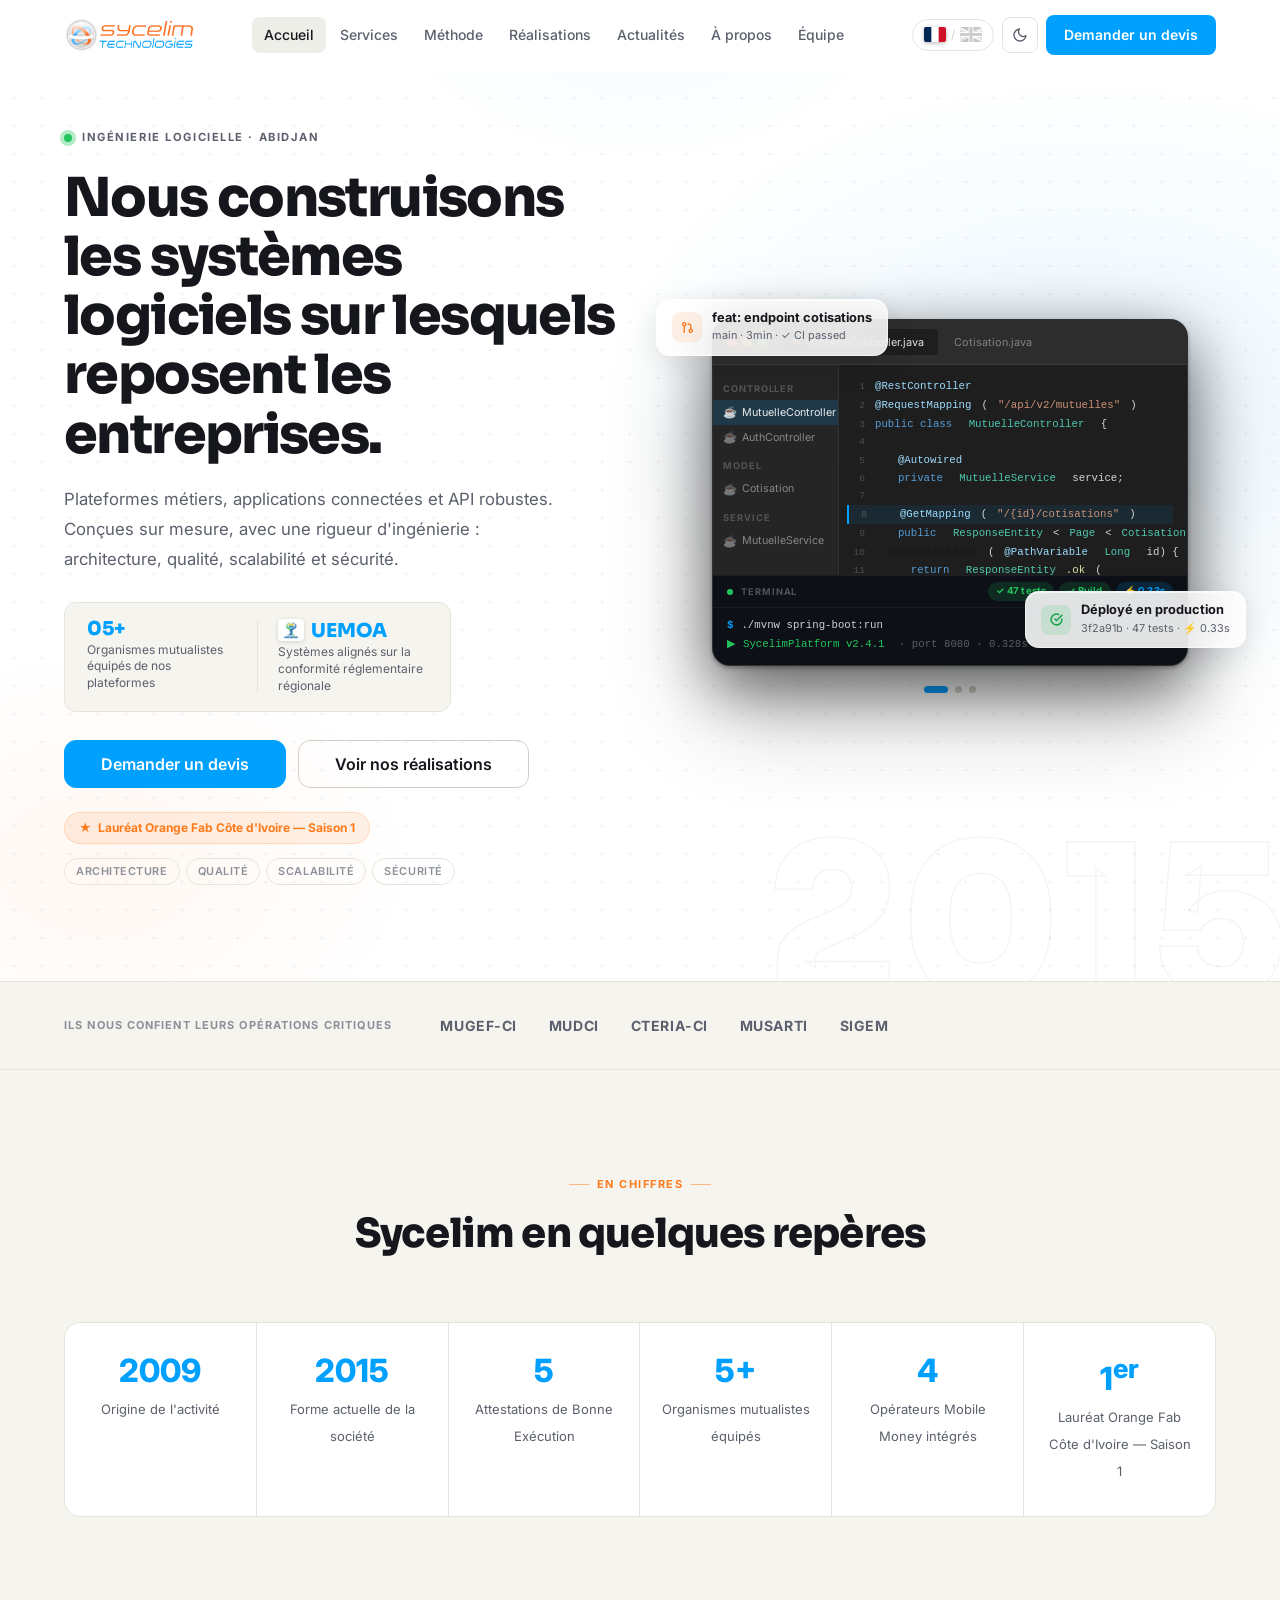
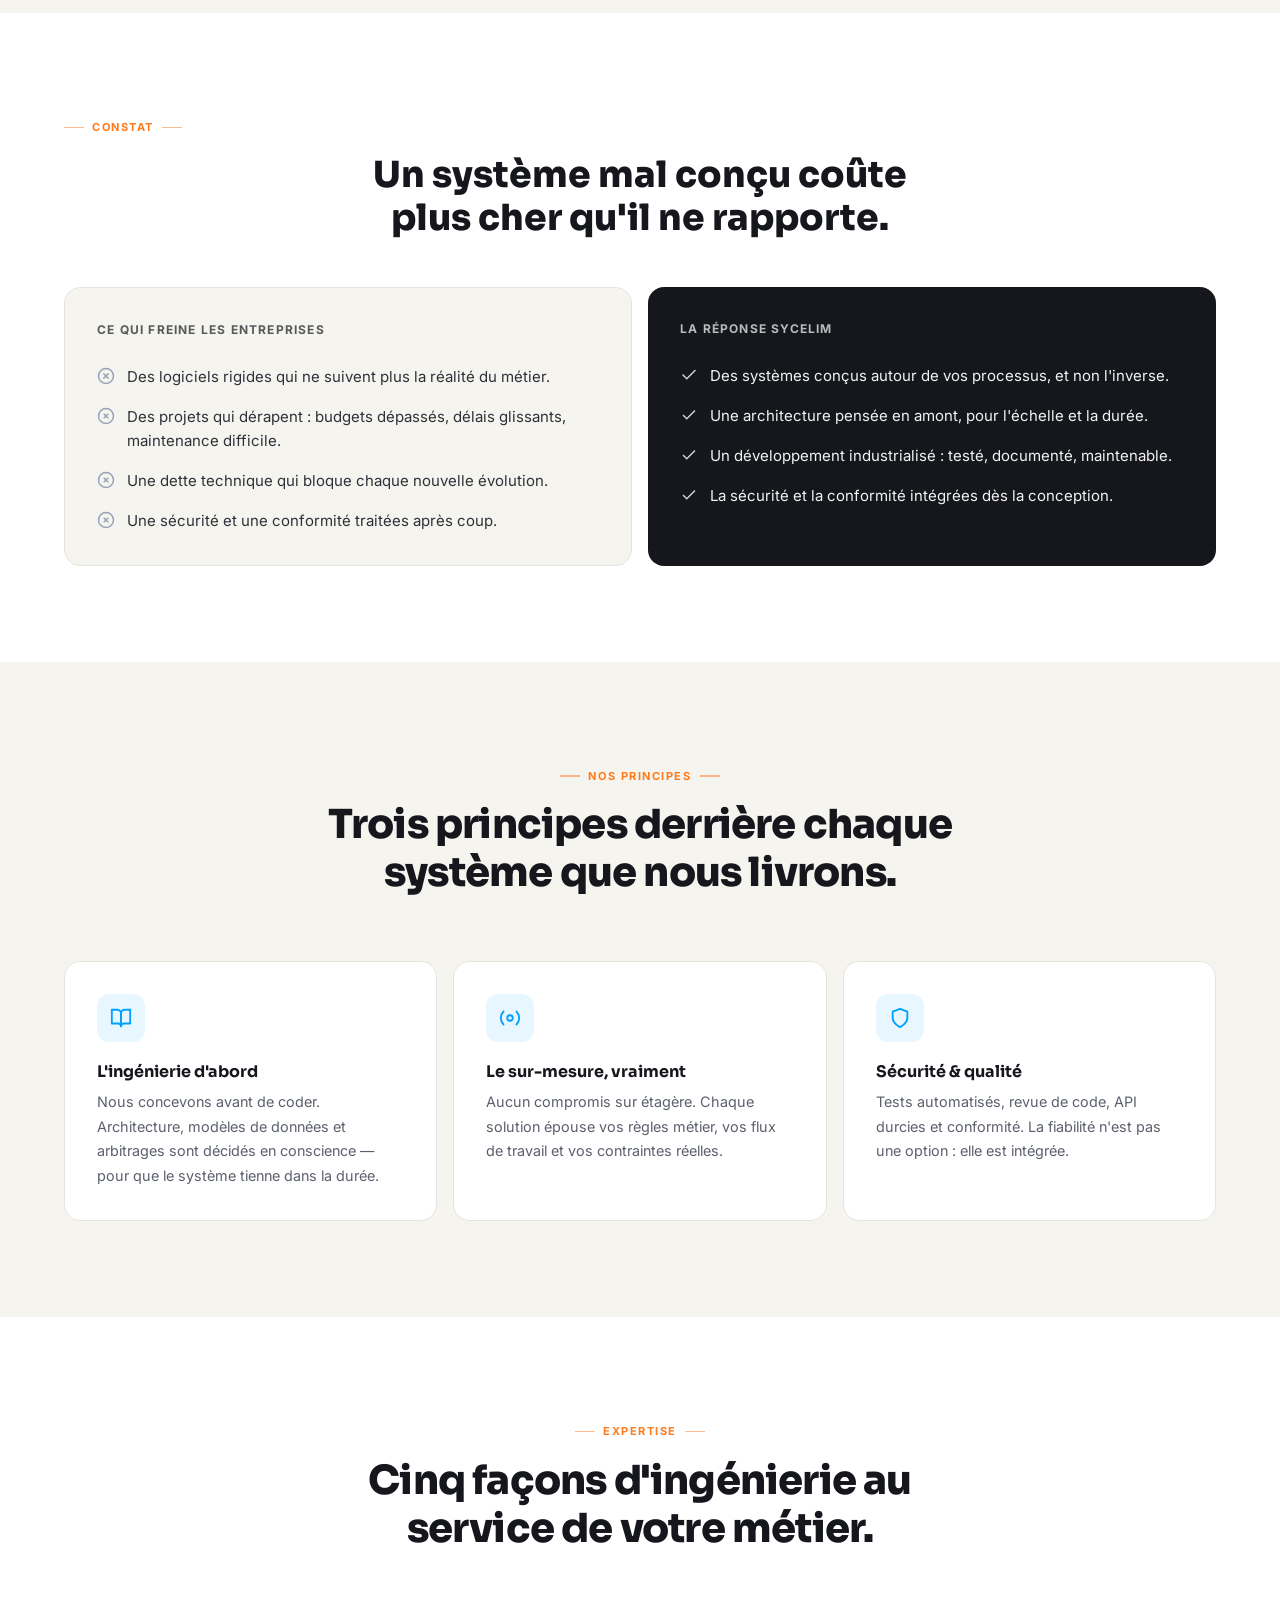
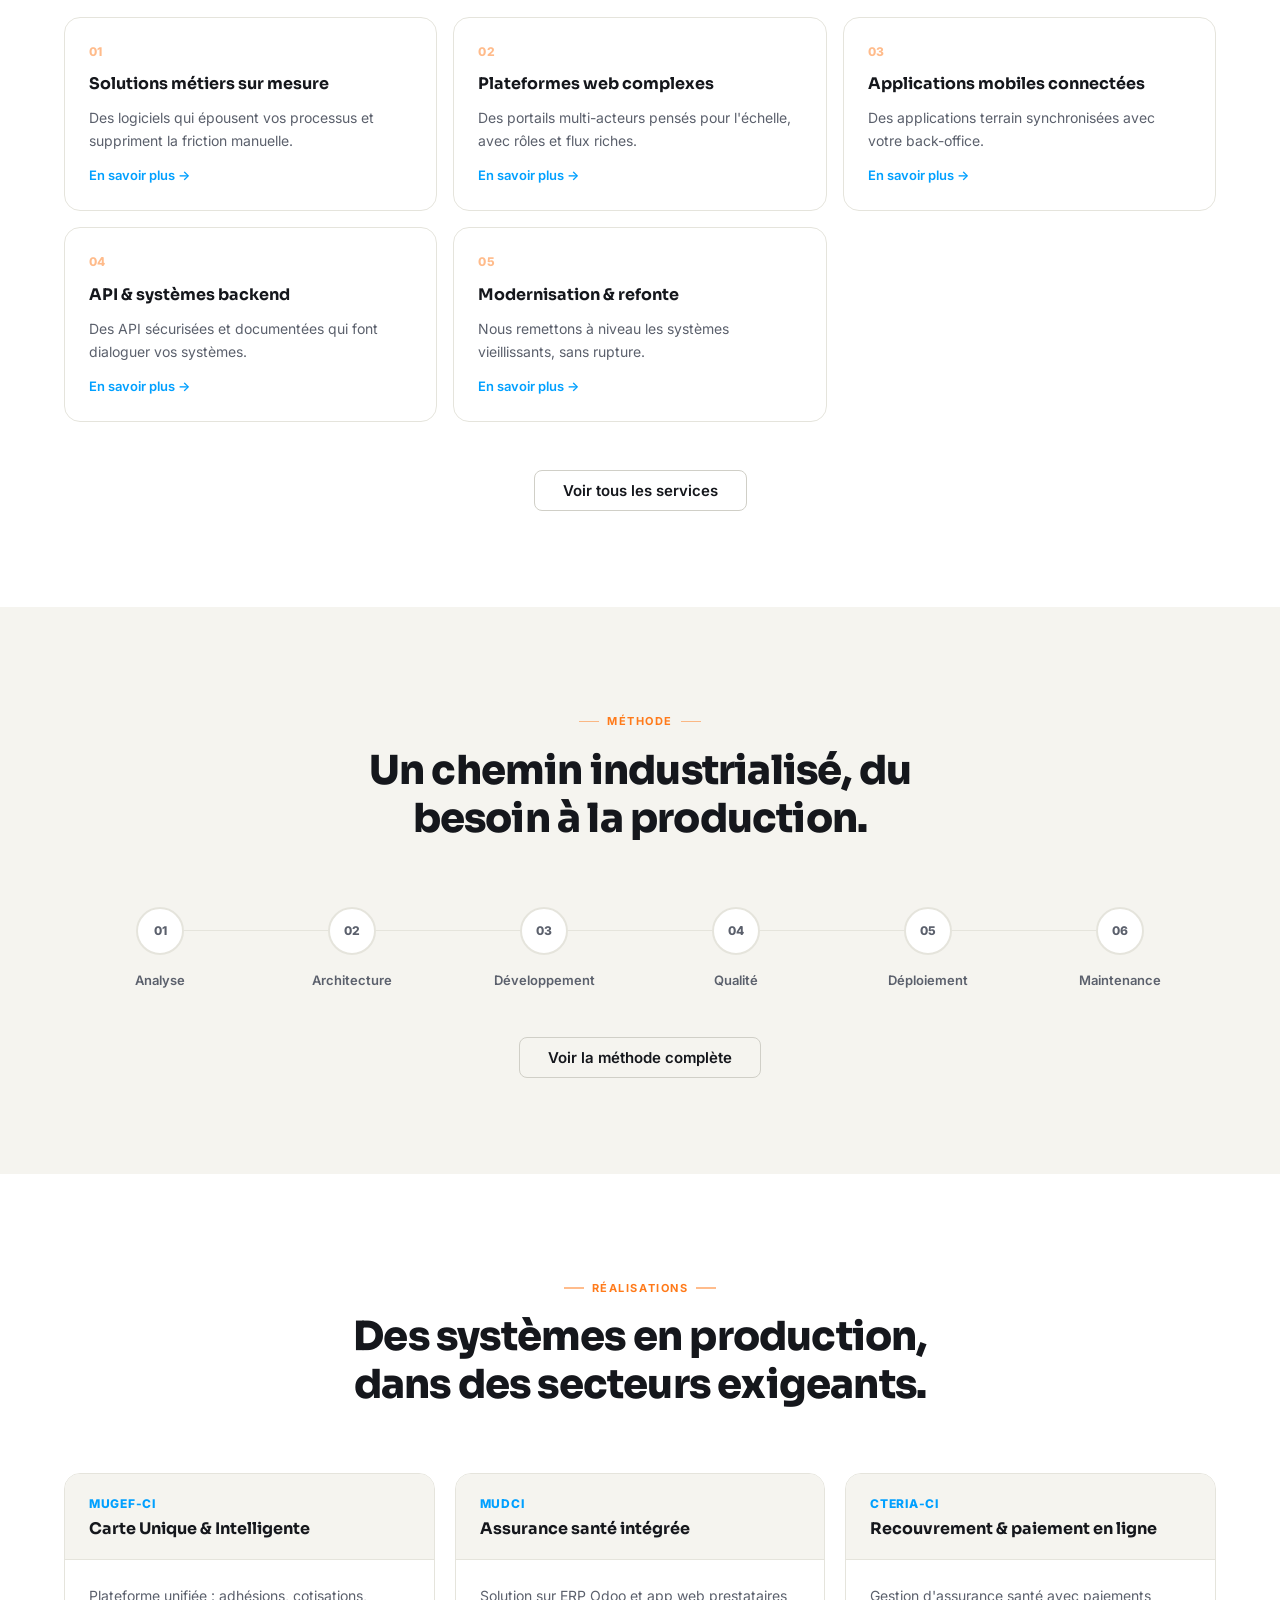
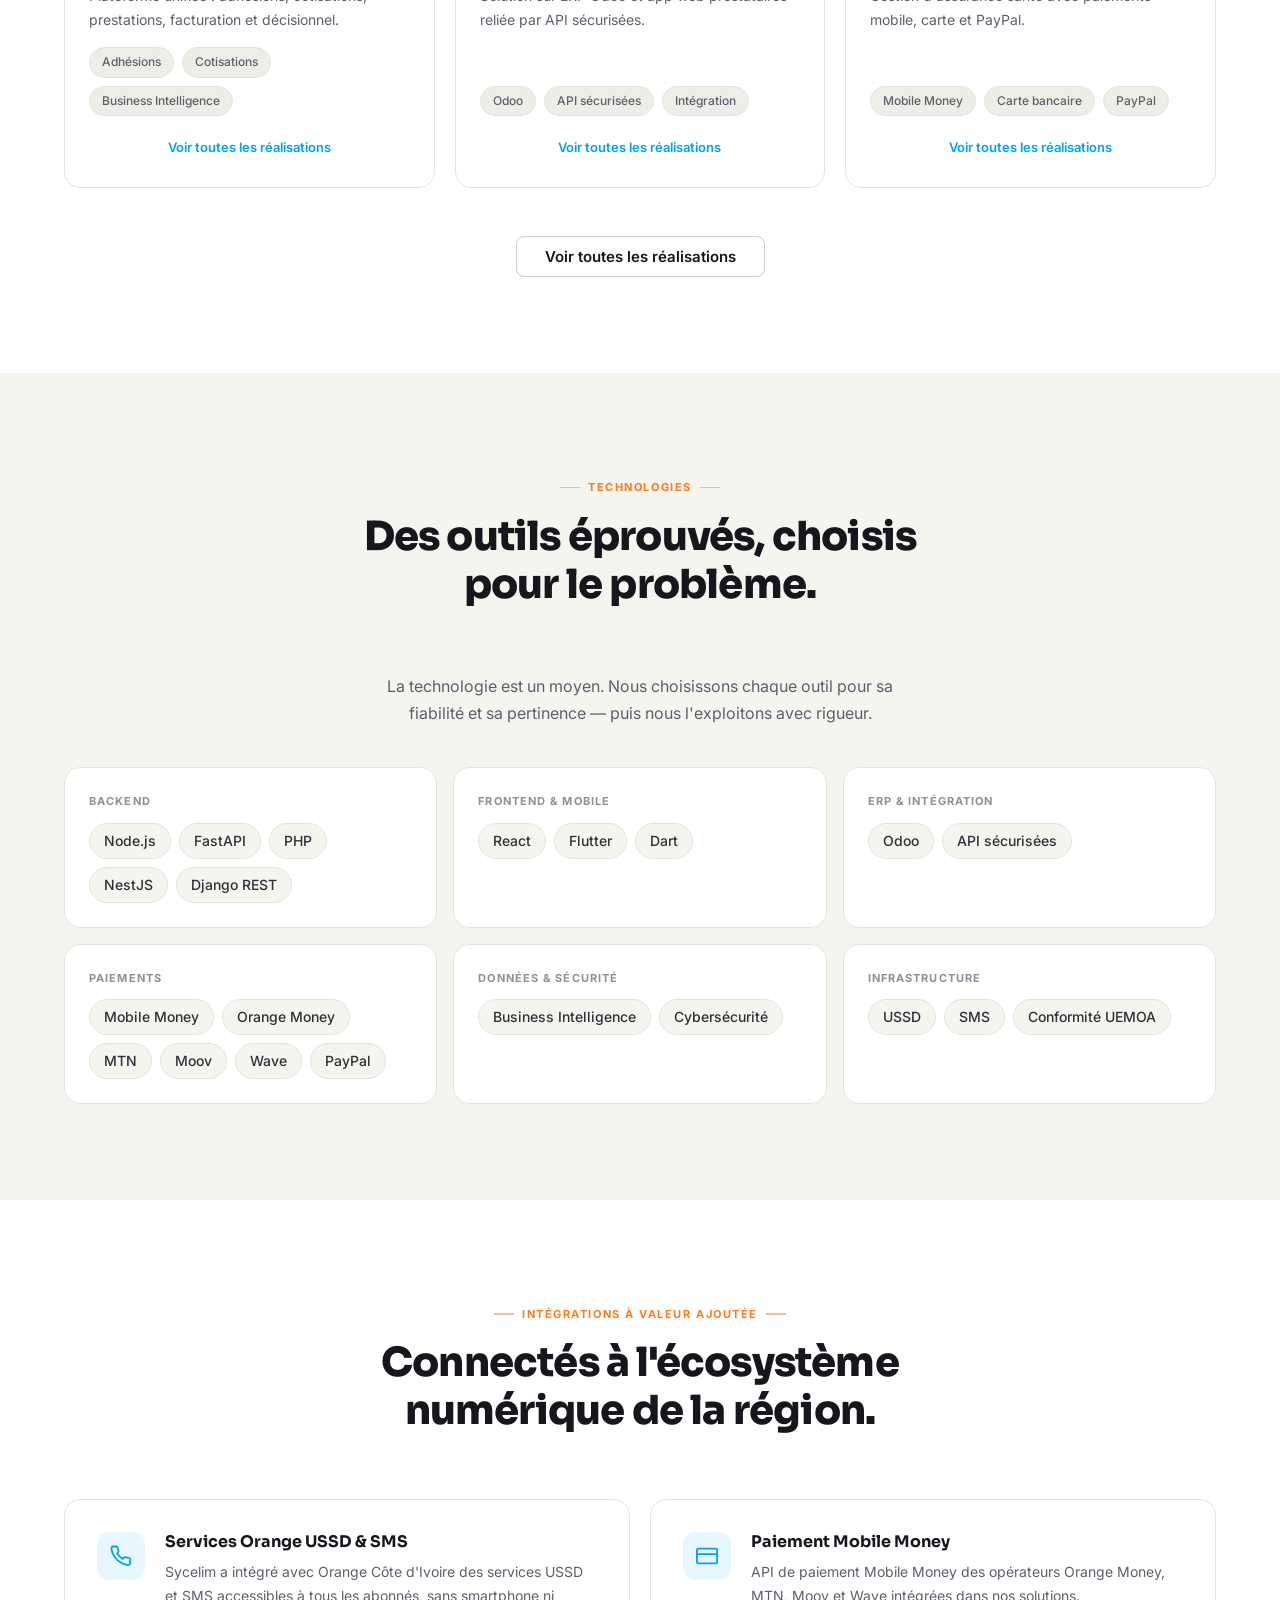
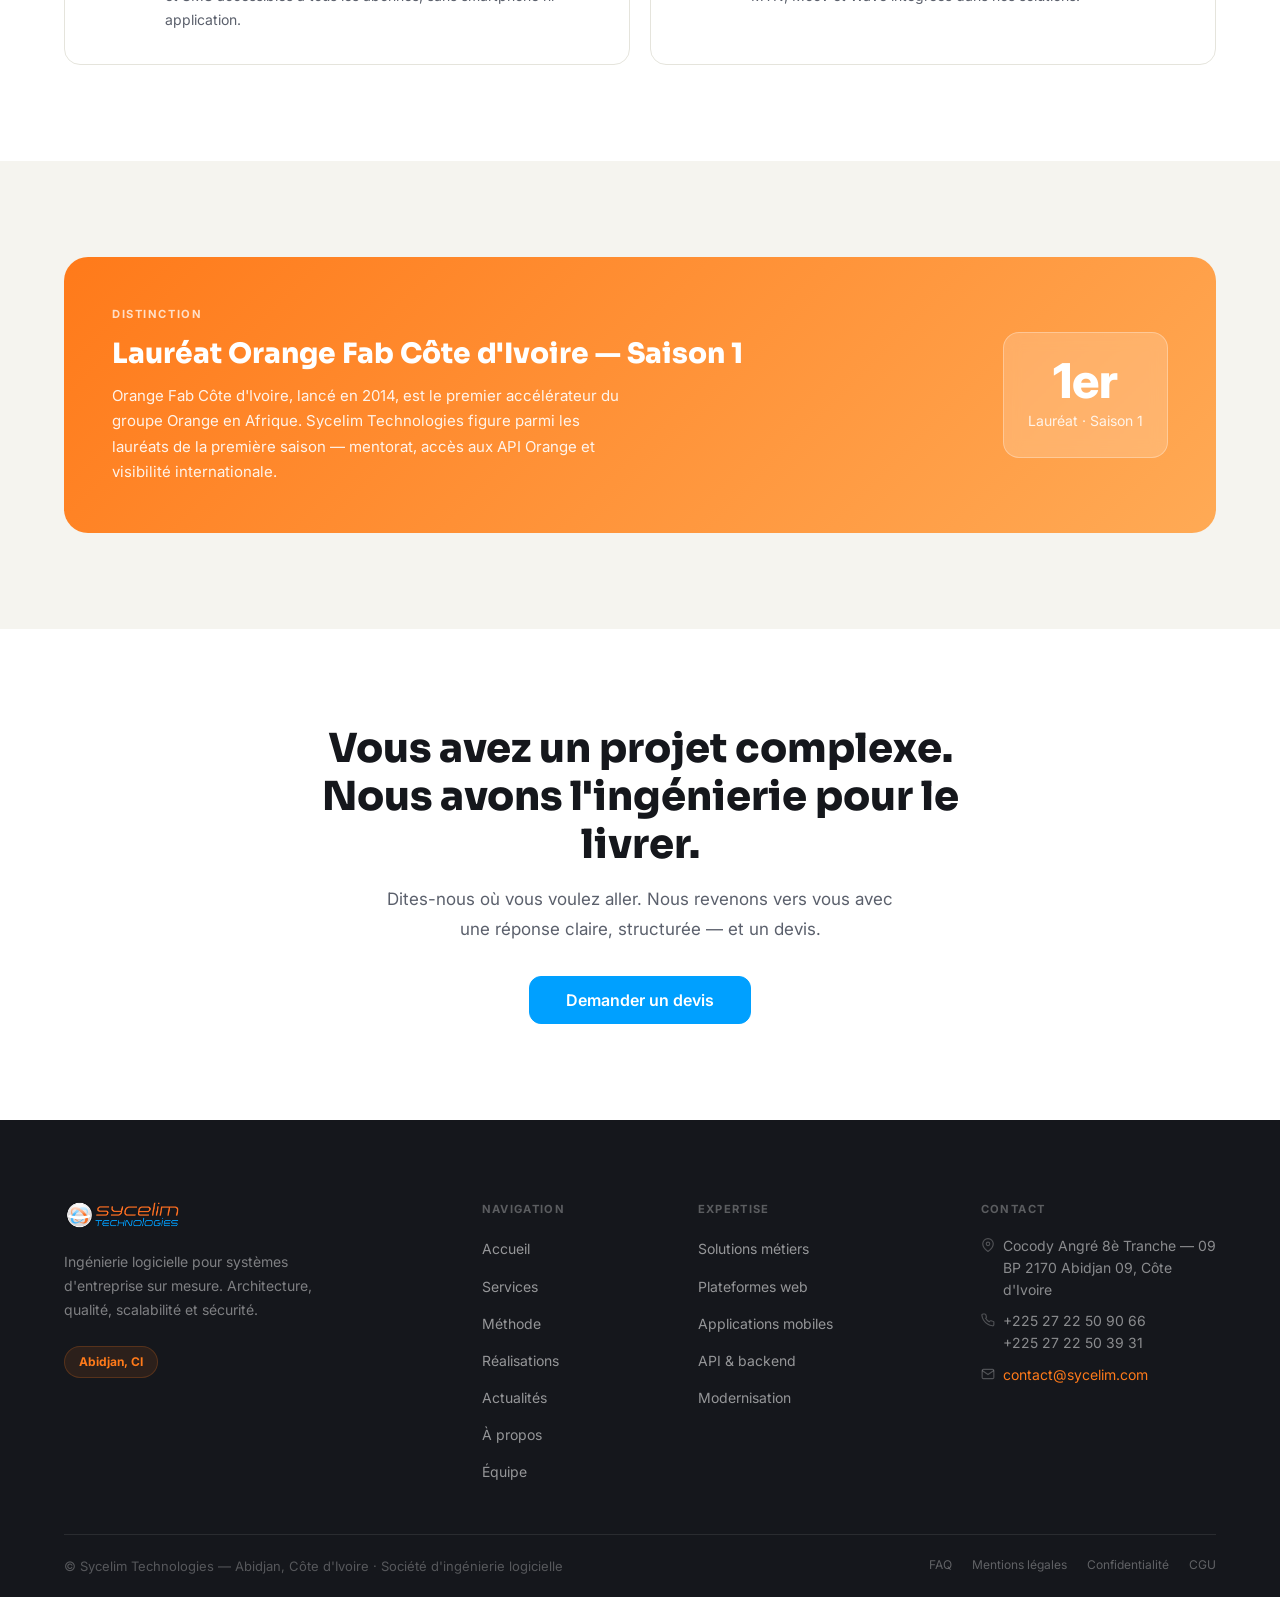
==== index.html @ bdcfd225 "hero section done" ====
<!DOCTYPE html>
<html lang="fr" data-theme="light">
<head>
  <meta charset="UTF-8" />
  <meta name="viewport" content="width=device-width, initial-scale=1.0" />
  <title>Sycelim Technologies — Ingénierie logicielle, Abidjan</title>
  <meta name="description" content="Sycelim Technologies — SSII spécialisée en ingénierie logicielle sur mesure : plateformes métiers, applications mobiles, API et modernisation. Abidjan, Côte d'Ivoire." />
  <meta name="theme-color" content="#00a0ff" />

  <!-- Open Graph -->
  <meta property="og:title" content="Sycelim Technologies — Ingénierie logicielle, Abidjan" />
  <meta property="og:description" content="Nous construisons les systèmes logiciels sur lesquels reposent les entreprises." />
  <meta property="og:type" content="website" />
  <meta property="og:image" content="logos/logo_all.png" />

  <!-- Google Fonts: Sora (titres) + Inter (corps) — §4.3 cahier des charges -->
  <link rel="preconnect" href="https://fonts.googleapis.com" />
  <link rel="preconnect" href="https://fonts.gstatic.com" crossorigin />
  <link href="https://fonts.googleapis.com/css2?family=Sora:wght@600;700;800&family=Inter:wght@400;500;600;700;800&display=swap" rel="stylesheet" />

  <!-- Stylesheet -->
  <link rel="stylesheet" href="css/style.css" />

  <!-- Favicon placeholder -->
  <link rel="icon" type="image/png" href="logos/logo_icon.png" />
</head>

<body>

<!-- ============================================================
     NAVIGATION
     ============================================================ -->
<header class="navbar" id="navbar">
  <div class="container">
    <div class="navbar-inner">

      <!-- Logo -->
      <a href="index.html" class="navbar-logo" aria-label="Sycelim Technologies — Accueil">
        <img src="logos/logo_all.png" alt="Sycelim Technologies" />
      </a>

      <!-- Desktop nav -->
      <nav class="navbar-nav" aria-label="Navigation principale">
        <a href="index.html"          class="nav-link" data-page="index"        data-i18n="nav.home">Accueil</a>
        <a href="services.html"       class="nav-link" data-page="services"     data-i18n="nav.services">Services</a>
        <a href="methode.html"        class="nav-link" data-page="methode"      data-i18n="nav.method">Méthode</a>
        <a href="realisations.html"   class="nav-link" data-page="realisations" data-i18n="nav.work">Réalisations</a>
        <a href="actualites.html"     class="nav-link" data-page="actualites"   data-i18n="nav.news">Actualités</a>
        <a href="a-propos.html"       class="nav-link" data-page="a-propos"     data-i18n="nav.about">À propos</a>
        <a href="equipe.html"         class="nav-link" data-page="equipe"       data-i18n="nav.team">Équipe</a>
      </nav>

      <!-- Actions -->
      <div class="navbar-actions">
        <!-- Language toggle -->
        <button class="btn-lang" aria-label="Changer de langue" title="Switch language">
          <span class="lang-fr-label active"><img src="images/flag-fr.svg" alt="Français" class="flag-img" /></span>
          <span class="sep">/</span>
          <span class="lang-en-label"><img src="images/flag-gb.svg" alt="English" class="flag-img" /></span>
        </button>

        <!-- Theme toggle -->
        <button class="btn-theme" aria-label="Basculer thème sombre/clair">
          <!-- Sun (shown in dark mode) -->
          <svg class="icon-sun" xmlns="http://www.w3.org/2000/svg" width="16" height="16" viewBox="0 0 24 24" fill="none" stroke="currentColor" stroke-width="2" stroke-linecap="round" stroke-linejoin="round">
            <circle cx="12" cy="12" r="5"/><line x1="12" y1="1" x2="12" y2="3"/><line x1="12" y1="21" x2="12" y2="23"/><line x1="4.22" y1="4.22" x2="5.64" y2="5.64"/><line x1="18.36" y1="18.36" x2="19.78" y2="19.78"/><line x1="1" y1="12" x2="3" y2="12"/><line x1="21" y1="12" x2="23" y2="12"/><line x1="4.22" y1="19.78" x2="5.64" y2="18.36"/><line x1="18.36" y1="5.64" x2="19.78" y2="4.22"/>
          </svg>
          <!-- Moon (shown in light mode) -->
          <svg class="icon-moon" xmlns="http://www.w3.org/2000/svg" width="16" height="16" viewBox="0 0 24 24" fill="none" stroke="currentColor" stroke-width="2" stroke-linecap="round" stroke-linejoin="round">
            <path d="M21 12.79A9 9 0 1 1 11.21 3 7 7 0 0 0 21 12.79z"/>
          </svg>
        </button>

        <!-- CTA -->
        <a href="contact.html" class="btn-cta-nav" data-i18n="nav.cta">Demander un devis</a>

        <!-- Hamburger (mobile) -->
        <button class="btn-hamburger" id="hamburger" aria-label="Menu" aria-expanded="false">
          <span></span><span></span><span></span>
        </button>
      </div>

    </div>
  </div>
</header>

<!-- Mobile menu -->
<nav class="mobile-menu" id="mobile-menu" aria-label="Menu mobile">
  <a href="index.html"        class="nav-link" data-page="index"        data-i18n="nav.home">Accueil</a>
  <a href="services.html"     class="nav-link" data-page="services"     data-i18n="nav.services">Services</a>
  <a href="methode.html"      class="nav-link" data-page="methode"      data-i18n="nav.method">Méthode</a>
  <a href="realisations.html" class="nav-link" data-page="realisations" data-i18n="nav.work">Réalisations</a>
  <a href="actualites.html"   class="nav-link" data-page="actualites"   data-i18n="nav.news">Actualités</a>
  <a href="a-propos.html"     class="nav-link" data-page="a-propos"     data-i18n="nav.about">À propos</a>
  <a href="equipe.html"       class="nav-link" data-page="equipe"       data-i18n="nav.team">Équipe</a>
  <div class="mobile-menu-foot">
    <a href="contact.html" class="btn btn-primary" data-i18n="nav.cta">Demander un devis</a>
    <button class="btn-lang" aria-label="Changer de langue">
      <span class="lang-fr-label active"><img src="images/flag-fr.svg" alt="Français" class="flag-img" /></span>
      <span class="sep">/</span>
      <span class="lang-en-label"><img src="images/flag-gb.svg" alt="English" class="flag-img" /></span>
    </button>
    <button class="btn-theme" aria-label="Thème">
      <svg class="icon-sun" xmlns="http://www.w3.org/2000/svg" width="16" height="16" viewBox="0 0 24 24" fill="none" stroke="currentColor" stroke-width="2"><circle cx="12" cy="12" r="5"/><line x1="12" y1="1" x2="12" y2="3"/><line x1="12" y1="21" x2="12" y2="23"/><line x1="4.22" y1="4.22" x2="5.64" y2="5.64"/><line x1="18.36" y1="18.36" x2="19.78" y2="19.78"/><line x1="1" y1="12" x2="3" y2="12"/><line x1="21" y1="12" x2="23" y2="12"/></svg>
      <svg class="icon-moon" xmlns="http://www.w3.org/2000/svg" width="16" height="16" viewBox="0 0 24 24" fill="none" stroke="currentColor" stroke-width="2"><path d="M21 12.79A9 9 0 1 1 11.21 3 7 7 0 0 0 21 12.79z"/></svg>
    </button>
  </div>
</nav>

<main>

<!-- ============================================================
     HERO
     ============================================================ -->
<section class="hero" aria-label="En-tête principal">

  <!-- Background layers -->
  <div class="hero-bg" aria-hidden="true"></div>
  <div class="hero-dots" aria-hidden="true"></div>
  <div class="hero-deco-year" aria-hidden="true">2015</div>

  <div class="container">
    <div class="hero-layout">

      <!-- ── LEFT : contenu principal ── -->
      <div class="hero-left">

        <!-- Eyebrow avec dot "live" -->
        <div class="hero-eyebrow">
          <span class="hero-pulse-dot" aria-hidden="true"></span>
          <span data-i18n="hero.eyebrow">Ingénierie logicielle · Abidjan</span>
        </div>

        <!-- Titre principal -->
        <h1 class="hero-title anim-fade-up" data-i18n="hero.title">
          Nous construisons les systèmes logiciels sur lesquels reposent les entreprises.
        </h1>

        <!-- Sous-titre -->
        <p class="hero-subtitle anim-fade-up anim-delay-1" data-i18n="hero.subtitle">
          Plateformes métiers, applications connectées et API robustes. Conçues sur mesure, avec une rigueur d'ingénierie : architecture, qualité, scalabilité et sécurité.
        </p>

        <!-- Métriques clés (repurposées depuis stat cards) -->
        <div class="hero-kpi-strip anim-fade-up anim-delay-2">
          <div class="hero-kpi">
            <strong class="hero-kpi-num" data-i18n="hero.stat1.num">05+</strong>
            <span class="hero-kpi-lbl" data-i18n="hero.stat1.label">Organismes mutualistes équipés de nos plateformes</span>
          </div>
          <div class="hero-kpi-sep" aria-hidden="true"></div>
          <div class="hero-kpi">
            <div class="hero-kpi-uemoa-head">
              <img src="images/uemoa-logo.png" alt="UEMOA" class="hero-kpi-logo" />
              <strong class="hero-kpi-num" data-i18n="hero.stat2.num">UEMOA</strong>
            </div>
            <span class="hero-kpi-lbl" data-i18n="hero.stat2.label">Systèmes alignés sur la conformité réglementaire régionale</span>
          </div>
        </div>

        <!-- CTAs -->
        <div class="hero-ctas anim-fade-up anim-delay-3">
          <a href="contact.html" class="btn btn-primary btn-lg" data-i18n="hero.cta.quote">Demander un devis</a>
          <a href="realisations.html" class="btn btn-secondary btn-lg" data-i18n="hero.cta.work">Voir nos réalisations</a>
        </div>

        <!-- Badge + tags technique -->
        <div class="hero-bottom anim-fade-up anim-delay-4">
          <span class="badge badge--star" data-i18n="hero.badge">Lauréat Orange Fab Côte d'Ivoire — Saison 1</span>
          <div class="hero-tech-tags" aria-label="Piliers techniques">
            <span class="hero-tech-tag" data-i18n="hero.tag1">Architecture</span>
            <span class="hero-tech-tag" data-i18n="hero.tag2">Qualité</span>
            <span class="hero-tech-tag" data-i18n="hero.tag3">Scalabilité</span>
            <span class="hero-tech-tag" data-i18n="hero.tag4">Sécurité</span>
          </div>
        </div>

      </div><!-- /hero-left -->

      <!-- ── RIGHT : slider 3 visuels ── -->
      <div class="hero-right anim-fade-up anim-delay-2">
        <div class="hero-slider" id="heroSlider">

        <!-- ━━━ Slide 0 : IDE Code ━━━ -->
        <div class="hero-slide hero-slide--active" data-idx="0">

        <!-- Chip flottante — commit Git -->
        <div class="hero-chip hero-chip--tl" aria-hidden="true">
          <span class="chip-icon chip-icon--orange">
            <svg width="13" height="13" viewBox="0 0 24 24" fill="none" stroke="currentColor" stroke-width="2.5" stroke-linecap="round" stroke-linejoin="round"><circle cx="18" cy="18" r="3"/><circle cx="6" cy="6" r="3"/><path d="M13 6h3a2 2 0 0 1 2 2v7"/><line x1="6" y1="9" x2="6" y2="21"/></svg>
          </span>
          <div class="chip-body">
            <div class="chip-title">feat: endpoint cotisations</div>
            <div class="chip-sub">main · 3min · ✓ CI passed</div>
          </div>
        </div>

        <!-- IDE mockup -->
        <div class="hero-mock hero-mock--ide">

          <!-- Barre de titre IDE -->
          <div class="ide-bar">
            <div class="ide-traffic" aria-hidden="true"><i></i><i></i><i></i></div>
            <div class="ide-tabs">
              <span class="ide-tab ide-tab--active">
                <span class="ide-tab-dot" aria-hidden="true"></span>
                MutuelleController.java
              </span>
              <span class="ide-tab">Cotisation.java</span>
            </div>
          </div>

          <!-- Corps éditeur : arbre + code -->
          <div class="ide-body">

            <!-- Arbre de fichiers -->
            <div class="ide-tree" aria-hidden="true">
              <div class="itree-section">controller</div>
              <div class="itree-item itree-item--active">
                <span class="itree-ico">☕</span><span>MutuelleController</span>
              </div>
              <div class="itree-item">
                <span class="itree-ico">☕</span><span>AuthController</span>
              </div>
              <div class="itree-section">model</div>
              <div class="itree-item">
                <span class="itree-ico">☕</span><span>Cotisation</span>
              </div>
              <div class="itree-section">service</div>
              <div class="itree-item">
                <span class="itree-ico">☕</span><span>MutuelleService</span>
              </div>
            </div>

            <!-- Panneau de code avec syntax highlighting -->
            <div class="ide-code" aria-label="Extrait de code Spring Boot — API Sycelim">
              <div class="cl"><span class="ln">1</span><span class="t-an">@RestController</span></div>
              <div class="cl"><span class="ln">2</span><span class="t-an">@RequestMapping</span><span class="t-pn">(</span><span class="t-st">"/api/v2/mutuelles"</span><span class="t-pn">)</span></div>
              <div class="cl"><span class="ln">3</span><span class="t-kw">public class </span><span class="t-cl">MutuelleController</span><span class="t-pn"> {</span></div>
              <div class="cl"><span class="ln">4</span></div>
              <div class="cl"><span class="ln">5</span>&nbsp;&nbsp;<span class="t-an">@Autowired</span></div>
              <div class="cl"><span class="ln">6</span>&nbsp;&nbsp;<span class="t-kw">private </span><span class="t-cl">MutuelleService</span><span class="t-pn"> service;</span></div>
              <div class="cl"><span class="ln">7</span></div>
              <div class="cl cl--hi"><span class="ln">8</span>&nbsp;&nbsp;<span class="t-an">@GetMapping</span><span class="t-pn">(</span><span class="t-st">"/{id}/cotisations"</span><span class="t-pn">)</span></div>
              <div class="cl"><span class="ln">9</span>&nbsp;&nbsp;<span class="t-kw">public </span><span class="t-cl">ResponseEntity</span><span class="t-pn">&lt;</span><span class="t-cl">Page</span><span class="t-pn">&lt;</span><span class="t-cl">Cotisation</span><span class="t-pn">&gt;&gt;</span></div>
              <div class="cl"><span class="ln">10</span>&nbsp;&nbsp;getCotisations<span class="t-pn">(</span><span class="t-an">@PathVariable </span><span class="t-cl">Long</span><span class="t-pn"> id) {</span></div>
              <div class="cl"><span class="ln">11</span>&nbsp;&nbsp;&nbsp;&nbsp;<span class="t-kw">return </span><span class="t-cl">ResponseEntity</span><span class="t-mt">.ok</span><span class="t-pn">(</span></div>
              <div class="cl"><span class="ln">12</span>&nbsp;&nbsp;&nbsp;&nbsp;&nbsp;&nbsp;service<span class="t-mt">.getCotisations</span><span class="t-pn">(id));</span></div>
              <div class="cl"><span class="ln">13</span>&nbsp;&nbsp;<span class="t-pn">}</span></div>
              <div class="cl"><span class="ln">14</span><span class="t-pn">}</span><span class="code-cursor"></span></div>
            </div>

          </div><!-- /ide-body -->

          <!-- Terminal intégré -->
          <div class="ide-term">
            <div class="iterm-hd">
              <span class="iterm-hd-dot" aria-hidden="true"></span>
              <span class="iterm-hd-label">TERMINAL</span>
              <div class="iterm-badges">
                <span class="iterm-bdg iterm-bdg--g">✓ 47 tests</span>
                <span class="iterm-bdg iterm-bdg--g">✓ Build</span>
                <span class="iterm-bdg iterm-bdg--b">⚡ 0.33s</span>
              </div>
            </div>
            <div class="iterm-body">
              <div class="iterm-ln">
                <span class="t-prompt">$</span>
                <span class="t-cmd">./mvnw spring-boot:run</span>
              </div>
              <div class="iterm-ln">
                <span class="t-ok">▶</span>
                <span class="t-ok">SycelimPlatform v2.4.1</span>
                <span class="t-dim">&nbsp;· port 8080 · 0.328s</span>
              </div>
            </div>
          </div>

        </div><!-- /hero-mock--ide -->

        <!-- Chip flottante — déploiement -->
        <div class="hero-chip hero-chip--br" aria-hidden="true">
          <span class="chip-icon chip-icon--green">
            <svg width="13" height="13" viewBox="0 0 24 24" fill="none" stroke="currentColor" stroke-width="2.8" stroke-linecap="round" stroke-linejoin="round"><path d="M22 11.08V12a10 10 0 1 1-5.93-9.14"/><polyline points="22 4 12 14.01 9 11.01"/></svg>
          </span>
          <div class="chip-body">
            <div class="chip-title">Déployé en production</div>
            <div class="chip-sub">3f2a91b · 47 tests · ⚡ 0.33s</div>
          </div>
        </div>

        </div><!-- /slide 0 -->

        <!-- ━━━ Slide 1 : hero1.png ━━━ -->
        <div class="hero-slide" data-idx="1">
          <div class="hero-img-wrap">

            <!-- Chip TL -->
            <div class="hero-chip hero-chip--img hero-chip--tl" aria-hidden="true">
              <span class="chip-icon chip-icon--orange">
                <svg width="13" height="13" viewBox="0 0 24 24" fill="none" stroke="currentColor" stroke-width="2.5" stroke-linecap="round" stroke-linejoin="round"><circle cx="12" cy="12" r="10"/><line x1="2" y1="12" x2="22" y2="12"/><path d="M12 2a15.3 15.3 0 0 1 4 10 15.3 15.3 0 0 1-4 10 15.3 15.3 0 0 1-4-10 15.3 15.3 0 0 1 4-10z"/></svg>
              </span>
              <div class="chip-body">
                <div class="chip-title">Interface responsive</div>
                <div class="chip-sub">Web · Tablette · Mobile</div>
              </div>
            </div>

            <!-- Image -->
            <div class="hero-img-frame">
              <img src="images/hero1.png" alt="Sycelim — Plateforme métier" loading="lazy" />
            </div>

            <!-- Chip BR -->
            <div class="hero-chip hero-chip--img hero-chip--br" aria-hidden="true">
              <span class="chip-icon chip-icon--blue">
                <svg width="13" height="13" viewBox="0 0 24 24" fill="none" stroke="currentColor" stroke-width="2.5" stroke-linecap="round" stroke-linejoin="round"><path d="M17 21v-2a4 4 0 0 0-4-4H5a4 4 0 0 0-4 4v2"/><circle cx="9" cy="7" r="4"/><path d="M23 21v-2a4 4 0 0 0-3-3.87"/><path d="M16 3.13a4 4 0 0 1 0 7.75"/></svg>
              </span>
              <div class="chip-body">
                <div class="chip-title">5+ organismes équipés</div>
                <div class="chip-sub">MUGEF-CI · MUDCI · MUSARTI</div>
              </div>
            </div>

          </div>
        </div>

        <!-- ━━━ Slide 2 : hero2.png ━━━ -->
        <div class="hero-slide" data-idx="2">
          <div class="hero-img-wrap">

            <!-- Chip TL -->
            <div class="hero-chip hero-chip--img hero-chip--tl" aria-hidden="true">
              <span class="chip-icon chip-icon--green">
                <svg width="13" height="13" viewBox="0 0 24 24" fill="none" stroke="currentColor" stroke-width="2.5" stroke-linecap="round" stroke-linejoin="round"><rect x="5" y="2" width="14" height="20" rx="2" ry="2"/><line x1="12" y1="18" x2="12.01" y2="18"/></svg>
              </span>
              <div class="chip-body">
                <div class="chip-title">Application native</div>
                <div class="chip-sub">iOS · Android · Flutter</div>
              </div>
            </div>

            <!-- Image -->
            <div class="hero-img-frame">
              <img src="images/hero2.png" alt="Sycelim — Application mobile" loading="lazy" />
            </div>

            <!-- Chip BR -->
            <div class="hero-chip hero-chip--img hero-chip--br" aria-hidden="true">
              <span class="chip-icon chip-icon--blue">
                <svg width="13" height="13" viewBox="0 0 24 24" fill="none" stroke="currentColor" stroke-width="2.5" stroke-linecap="round" stroke-linejoin="round"><path d="M10 13a5 5 0 0 0 7.54.54l3-3a5 5 0 0 0-7.07-7.07l-1.72 1.71"/><path d="M14 11a5 5 0 0 0-7.54-.54l-3 3a5 5 0 0 0 7.07 7.07l1.71-1.71"/></svg>
              </span>
              <div class="chip-body">
                <div class="chip-title">4 opérateurs intégrés</div>
                <div class="chip-sub">Orange · MTN · Wave · Moov</div>
              </div>
            </div>

          </div>
        </div>

        </div><!-- /hero-slider -->

        <!-- Points de navigation -->
        <div class="hero-slide-dots" role="tablist" aria-label="Choisir un visuel">
          <button class="hsd-dot hsd-dot--active" data-goto="0" role="tab" aria-selected="true"  aria-label="Code IDE"></button>
          <button class="hsd-dot"                 data-goto="1" role="tab" aria-selected="false" aria-label="Visuel 1"></button>
          <button class="hsd-dot"                 data-goto="2" role="tab" aria-selected="false" aria-label="Visuel 2"></button>
        </div>

      </div><!-- /hero-right -->

    </div><!-- /hero-layout -->
  </div>
</section>

<!-- ============================================================
     CLIENTS BAND
     ============================================================ -->
<div class="clients-band">
  <div class="container">
    <div class="clients-inner">
      <p class="clients-label" data-i18n="clients.label">Ils nous confient leurs opérations critiques</p>
      <div class="clients-list" aria-label="Clients références">
        <span class="client-name">MUGEF-CI</span>
        <span class="client-name">MUDCI</span>
        <span class="client-name">CTERIA-CI</span>
        <span class="client-name">MUSARTI</span>
        <span class="client-name">SIGEM</span>
      </div>
    </div>
  </div>
</div>

<!-- ============================================================
     KEY FIGURES
     ============================================================ -->
<section class="section section--alt" aria-labelledby="figures-title">
  <div class="container">
    <div class="section-header">
      <div class="eyebrow" data-i18n="figures.eyebrow">En chiffres</div>
      <h2 class="section-title" id="figures-title" data-i18n="figures.title">Sycelim en quelques repères</h2>
    </div>
    <div class="figures-grid anim-fade-up">
      <div class="figure-box">
        <span class="figure-num">2009</span>
        <span class="figure-label" data-i18n="figures.2009.label">Origine de l'activité</span>
      </div>
      <div class="figure-box">
        <span class="figure-num">2015</span>
        <span class="figure-label" data-i18n="figures.2015.label">Forme actuelle de la société</span>
      </div>
      <div class="figure-box">
        <span class="figure-num">5</span>
        <span class="figure-label" data-i18n="figures.5a.label">Attestations de Bonne Exécution</span>
      </div>
      <div class="figure-box">
        <span class="figure-num">5+</span>
        <span class="figure-label" data-i18n="figures.5b.label">Organismes mutualistes équipés</span>
      </div>
      <div class="figure-box">
        <span class="figure-num">4</span>
        <span class="figure-label" data-i18n="figures.4.label">Opérateurs Mobile Money intégrés</span>
      </div>
      <div class="figure-box">
        <span class="figure-num">1<sup>er</sup></span>
        <span class="figure-label" data-i18n="figures.1er.label">Lauréat Orange Fab Côte d'Ivoire — Saison 1</span>
      </div>
    </div>
  </div>
</section>

<!-- ============================================================
     PROBLEM / SOLUTION
     ============================================================ -->
<section class="section" aria-labelledby="ps-title">
  <div class="container">
    <div class="eyebrow" style="justify-content:center" data-i18n="ps.eyebrow">Constat</div>
    <h2 class="ps-title" id="ps-title" data-i18n="ps.title">Un système mal conçu coûte plus cher qu'il ne rapporte.</h2>
    <div class="ps-grid anim-fade-up">
      <!-- Problem -->
      <div class="ps-col ps-col--problem">
        <div class="ps-col-label" data-i18n="ps.problem.label">Ce qui freine les entreprises</div>
        <ul class="ps-list">
          <li class="ps-item">
            <svg class="ps-icon" xmlns="http://www.w3.org/2000/svg" viewBox="0 0 24 24" fill="none" stroke="#94A3B8" stroke-width="2" stroke-linecap="round" stroke-linejoin="round">
              <circle cx="12" cy="12" r="10"/><line x1="15" y1="9" x2="9" y2="15"/><line x1="9" y1="9" x2="15" y2="15"/>
            </svg>
            <span data-i18n="ps.problem.1">Des logiciels rigides qui ne suivent plus la réalité du métier.</span>
          </li>
          <li class="ps-item">
            <svg class="ps-icon" xmlns="http://www.w3.org/2000/svg" viewBox="0 0 24 24" fill="none" stroke="#94A3B8" stroke-width="2"><circle cx="12" cy="12" r="10"/><line x1="15" y1="9" x2="9" y2="15"/><line x1="9" y1="9" x2="15" y2="15"/></svg>
            <span data-i18n="ps.problem.2">Des projets qui dérapent : budgets dépassés, délais glissants, maintenance difficile.</span>
          </li>
          <li class="ps-item">
            <svg class="ps-icon" xmlns="http://www.w3.org/2000/svg" viewBox="0 0 24 24" fill="none" stroke="#94A3B8" stroke-width="2"><circle cx="12" cy="12" r="10"/><line x1="15" y1="9" x2="9" y2="15"/><line x1="9" y1="9" x2="15" y2="15"/></svg>
            <span data-i18n="ps.problem.3">Une dette technique qui bloque chaque nouvelle évolution.</span>
          </li>
          <li class="ps-item">
            <svg class="ps-icon" xmlns="http://www.w3.org/2000/svg" viewBox="0 0 24 24" fill="none" stroke="#94A3B8" stroke-width="2"><circle cx="12" cy="12" r="10"/><line x1="15" y1="9" x2="9" y2="15"/><line x1="9" y1="9" x2="15" y2="15"/></svg>
            <span data-i18n="ps.problem.4">Une sécurité et une conformité traitées après coup.</span>
          </li>
        </ul>
      </div>
      <!-- Solution -->
      <div class="ps-col ps-col--solution">
        <div class="ps-col-label" data-i18n="ps.solution.label">La réponse Sycelim</div>
        <ul class="ps-list">
          <li class="ps-item">
            <svg class="ps-icon" xmlns="http://www.w3.org/2000/svg" viewBox="0 0 24 24" fill="none" stroke="rgba(255,255,255,.8)" stroke-width="2" stroke-linecap="round" stroke-linejoin="round">
              <polyline points="20 6 9 17 4 12"/>
            </svg>
            <span data-i18n="ps.solution.1">Des systèmes conçus autour de vos processus, et non l'inverse.</span>
          </li>
          <li class="ps-item">
            <svg class="ps-icon" xmlns="http://www.w3.org/2000/svg" viewBox="0 0 24 24" fill="none" stroke="rgba(255,255,255,.8)" stroke-width="2"><polyline points="20 6 9 17 4 12"/></svg>
            <span data-i18n="ps.solution.2">Une architecture pensée en amont, pour l'échelle et la durée.</span>
          </li>
          <li class="ps-item">
            <svg class="ps-icon" xmlns="http://www.w3.org/2000/svg" viewBox="0 0 24 24" fill="none" stroke="rgba(255,255,255,.8)" stroke-width="2"><polyline points="20 6 9 17 4 12"/></svg>
            <span data-i18n="ps.solution.3">Un développement industrialisé : testé, documenté, maintenable.</span>
          </li>
          <li class="ps-item">
            <svg class="ps-icon" xmlns="http://www.w3.org/2000/svg" viewBox="0 0 24 24" fill="none" stroke="rgba(255,255,255,.8)" stroke-width="2"><polyline points="20 6 9 17 4 12"/></svg>
            <span data-i18n="ps.solution.4">La sécurité et la conformité intégrées dès la conception.</span>
          </li>
        </ul>
      </div>
    </div>
  </div>
</section>

<!-- ============================================================
     THREE PILLARS
     ============================================================ -->
<section class="section section--alt" aria-labelledby="pillars-title">
  <div class="container">
    <div class="section-header">
      <div class="eyebrow" data-i18n="pillars.eyebrow">Nos principes</div>
      <h2 class="section-title" id="pillars-title" data-i18n="pillars.title">Trois principes derrière chaque système que nous livrons.</h2>
    </div>
    <div class="pillars-grid">
      <!-- Pillar 1 -->
      <div class="pillar-card anim-fade-up anim-delay-1">
        <div class="pillar-icon" aria-hidden="true">
          <svg xmlns="http://www.w3.org/2000/svg" viewBox="0 0 24 24" fill="none" stroke="currentColor" stroke-width="2" stroke-linecap="round" stroke-linejoin="round">
            <path d="M2 3h6a4 4 0 0 1 4 4v14a3 3 0 0 0-3-3H2z"/><path d="M22 3h-6a4 4 0 0 0-4 4v14a3 3 0 0 1 3-3h7z"/>
          </svg>
        </div>
        <h3 class="pillar-title" data-i18n="pillar.1.title">L'ingénierie d'abord</h3>
        <p class="pillar-desc" data-i18n="pillar.1.desc">Nous concevons avant de coder. Architecture, modèles de données et arbitrages sont décidés en conscience — pour que le système tienne dans la durée.</p>
      </div>
      <!-- Pillar 2 -->
      <div class="pillar-card anim-fade-up anim-delay-2">
        <div class="pillar-icon" aria-hidden="true">
          <svg xmlns="http://www.w3.org/2000/svg" viewBox="0 0 24 24" fill="none" stroke="currentColor" stroke-width="2" stroke-linecap="round" stroke-linejoin="round">
            <circle cx="12" cy="12" r="3"/><path d="M19.07 4.93a10 10 0 0 1 0 14.14M4.93 4.93a10 10 0 0 0 0 14.14"/>
          </svg>
        </div>
        <h3 class="pillar-title" data-i18n="pillar.2.title">Le sur-mesure, vraiment</h3>
        <p class="pillar-desc" data-i18n="pillar.2.desc">Aucun compromis sur étagère. Chaque solution épouse vos règles métier, vos flux de travail et vos contraintes réelles.</p>
      </div>
      <!-- Pillar 3 -->
      <div class="pillar-card anim-fade-up anim-delay-3">
        <div class="pillar-icon" aria-hidden="true">
          <svg xmlns="http://www.w3.org/2000/svg" viewBox="0 0 24 24" fill="none" stroke="currentColor" stroke-width="2" stroke-linecap="round" stroke-linejoin="round">
            <path d="M12 22s8-4 8-10V5l-8-3-8 3v7c0 6 8 10 8 10z"/>
          </svg>
        </div>
        <h3 class="pillar-title" data-i18n="pillar.3.title">Sécurité & qualité</h3>
        <p class="pillar-desc" data-i18n="pillar.3.desc">Tests automatisés, revue de code, API durcies et conformité. La fiabilité n'est pas une option : elle est intégrée.</p>
      </div>
    </div>
  </div>
</section>

<!-- ============================================================
     SERVICES PREVIEW
     ============================================================ -->
<section class="section" aria-labelledby="services-title">
  <div class="container">
    <div class="section-header">
      <div class="eyebrow" data-i18n="services.eyebrow">Expertise</div>
      <h2 class="section-title" id="services-title" data-i18n="services.title">Cinq façons d'ingénierie au service de votre métier.</h2>
    </div>
    <div class="services-grid-preview">
      <article class="service-card anim-fade-up anim-delay-1">
        <div class="service-num">01</div>
        <h3 class="service-title" data-i18n="svc.1.title">Solutions métiers sur mesure</h3>
        <p class="service-desc" data-i18n="svc.1.desc">Des logiciels qui épousent vos processus et suppriment la friction manuelle.</p>
        <a href="services.html#solutions-metiers" class="service-arrow" data-i18n="services.link">En savoir plus →</a>
      </article>
      <article class="service-card anim-fade-up anim-delay-2">
        <div class="service-num">02</div>
        <h3 class="service-title" data-i18n="svc.2.title">Plateformes web complexes</h3>
        <p class="service-desc" data-i18n="svc.2.desc">Des portails multi-acteurs pensés pour l'échelle, avec rôles et flux riches.</p>
        <a href="services.html#plateformes-web" class="service-arrow" data-i18n="services.link">En savoir plus →</a>
      </article>
      <article class="service-card anim-fade-up anim-delay-3">
        <div class="service-num">03</div>
        <h3 class="service-title" data-i18n="svc.3.title">Applications mobiles connectées</h3>
        <p class="service-desc" data-i18n="svc.3.desc">Des applications terrain synchronisées avec votre back-office.</p>
        <a href="services.html#applications-mobiles" class="service-arrow" data-i18n="services.link">En savoir plus →</a>
      </article>
      <article class="service-card anim-fade-up anim-delay-1">
        <div class="service-num">04</div>
        <h3 class="service-title" data-i18n="svc.4.title">API & systèmes backend</h3>
        <p class="service-desc" data-i18n="svc.4.desc">Des API sécurisées et documentées qui font dialoguer vos systèmes.</p>
        <a href="services.html#api-backend" class="service-arrow" data-i18n="services.link">En savoir plus →</a>
      </article>
      <article class="service-card anim-fade-up anim-delay-2">
        <div class="service-num">05</div>
        <h3 class="service-title" data-i18n="svc.5.title">Modernisation & refonte</h3>
        <p class="service-desc" data-i18n="svc.5.desc">Nous remettons à niveau les systèmes vieillissants, sans rupture.</p>
        <a href="services.html#modernisation" class="service-arrow" data-i18n="services.link">En savoir plus →</a>
      </article>
    </div>
    <div class="text-center mt-48">
      <a href="services.html" class="btn btn-secondary" data-i18n="services.more">Voir tous les services</a>
    </div>
  </div>
</section>

<!-- ============================================================
     METHOD PREVIEW
     ============================================================ -->
<section class="section section--alt" aria-labelledby="method-title">
  <div class="container">
    <div class="section-header">
      <div class="eyebrow" data-i18n="method.eyebrow">Méthode</div>
      <h2 class="section-title" id="method-title" data-i18n="method.title">Un chemin industrialisé, du besoin à la production.</h2>
    </div>
    <div class="method-steps anim-fade-up">
      <div class="method-step">
        <div class="step-dot">01</div>
        <div class="step-label" data-i18n="step.1">Analyse</div>
      </div>
      <div class="method-step">
        <div class="step-dot">02</div>
        <div class="step-label" data-i18n="step.2">Architecture</div>
      </div>
      <div class="method-step">
        <div class="step-dot">03</div>
        <div class="step-label" data-i18n="step.3">Développement</div>
      </div>
      <div class="method-step">
        <div class="step-dot">04</div>
        <div class="step-label" data-i18n="step.4">Qualité</div>
      </div>
      <div class="method-step">
        <div class="step-dot">05</div>
        <div class="step-label" data-i18n="step.5">Déploiement</div>
      </div>
      <div class="method-step">
        <div class="step-dot">06</div>
        <div class="step-label" data-i18n="step.6">Maintenance</div>
      </div>
    </div>
    <div class="text-center mt-48">
      <a href="methode.html" class="btn btn-secondary" data-i18n="method.link">Voir la méthode complète</a>
    </div>
  </div>
</section>

<!-- ============================================================
     CASE STUDIES PREVIEW
     ============================================================ -->
<section class="section" aria-labelledby="work-title">
  <div class="container">
    <div class="section-header">
      <div class="eyebrow" data-i18n="work.eyebrow">Réalisations</div>
      <h2 class="section-title" id="work-title" data-i18n="work.title">Des systèmes en production, dans des secteurs exigeants.</h2>
    </div>
    <div class="cases-grid">
      <article class="case-card anim-fade-up anim-delay-1">
        <div class="case-header">
          <div class="case-client">MUGEF-CI</div>
          <h3 class="case-title" data-i18n="case.1.title">Carte Unique & Intelligente</h3>
        </div>
        <div class="case-body">
          <p class="case-desc" data-i18n="case.1.desc">Plateforme unifiée : adhésions, cotisations, prestations, facturation et décisionnel.</p>
          <div class="tags">
            <span class="tag">Adhésions</span>
            <span class="tag">Cotisations</span>
            <span class="tag">Business Intelligence</span>
          </div>
          <a href="realisations.html#mugef" class="btn btn-ghost btn-sm" data-i18n="work.link">Voir toutes les réalisations</a>
        </div>
      </article>
      <article class="case-card anim-fade-up anim-delay-2">
        <div class="case-header">
          <div class="case-client">MUDCI</div>
          <h3 class="case-title" data-i18n="case.2.title">Assurance santé intégrée</h3>
        </div>
        <div class="case-body">
          <p class="case-desc" data-i18n="case.2.desc">Solution sur ERP Odoo et app web prestataires reliée par API sécurisées.</p>
          <div class="tags">
            <span class="tag">Odoo</span>
            <span class="tag">API sécurisées</span>
            <span class="tag">Intégration</span>
          </div>
          <a href="realisations.html#mudci" class="btn btn-ghost btn-sm" data-i18n="work.link">Voir toutes les réalisations</a>
        </div>
      </article>
      <article class="case-card anim-fade-up anim-delay-3">
        <div class="case-header">
          <div class="case-client">CTERIA-CI</div>
          <h3 class="case-title" data-i18n="case.3.title">Recouvrement & paiement en ligne</h3>
        </div>
        <div class="case-body">
          <p class="case-desc" data-i18n="case.3.desc">Gestion d'assurance santé avec paiements mobile, carte et PayPal.</p>
          <div class="tags">
            <span class="tag">Mobile Money</span>
            <span class="tag">Carte bancaire</span>
            <span class="tag">PayPal</span>
          </div>
          <a href="realisations.html#cteria" class="btn btn-ghost btn-sm" data-i18n="work.link">Voir toutes les réalisations</a>
        </div>
      </article>
    </div>
    <div class="text-center mt-48">
      <a href="realisations.html" class="btn btn-secondary" data-i18n="work.link">Voir toutes les réalisations</a>
    </div>
  </div>
</section>

<!-- ============================================================
     TECHNOLOGIES
     ============================================================ -->
<section class="section section--alt" aria-labelledby="tech-title">
  <div class="container">
    <div class="section-header">
      <div class="eyebrow" data-i18n="tech.eyebrow">Technologies</div>
      <h2 class="section-title" id="tech-title" data-i18n="tech.title">Des outils éprouvés, choisis pour le problème.</h2>
    </div>
    <p class="tech-intro" data-i18n="tech.intro">La technologie est un moyen. Nous choisissons chaque outil pour sa fiabilité et sa pertinence — puis nous l'exploitons avec rigueur.</p>
    <div class="tech-grid anim-fade-up">
      <div class="tech-group">
        <div class="tech-group-label">Backend</div>
        <div class="tech-items">
          <span class="tech-pill">Node.js</span>
          <span class="tech-pill">FastAPI</span>
          <span class="tech-pill">PHP</span>
          <span class="tech-pill">NestJS</span>
          <span class="tech-pill">Django REST</span>
        </div>
      </div>
      <div class="tech-group">
        <div class="tech-group-label">Frontend & Mobile</div>
        <div class="tech-items">
          <span class="tech-pill">React</span>
          <span class="tech-pill">Flutter</span>
          <span class="tech-pill">Dart</span>
        </div>
      </div>
      <div class="tech-group">
        <div class="tech-group-label">ERP & Intégration</div>
        <div class="tech-items">
          <span class="tech-pill">Odoo</span>
          <span class="tech-pill">API sécurisées</span>
        </div>
      </div>
      <div class="tech-group">
        <div class="tech-group-label">Paiements</div>
        <div class="tech-items">
          <span class="tech-pill">Mobile Money</span>
          <span class="tech-pill">Orange Money</span>
          <span class="tech-pill">MTN</span>
          <span class="tech-pill">Moov</span>
          <span class="tech-pill">Wave</span>
          <span class="tech-pill">PayPal</span>
        </div>
      </div>
      <div class="tech-group">
        <div class="tech-group-label">Données & Sécurité</div>
        <div class="tech-items">
          <span class="tech-pill">Business Intelligence</span>
          <span class="tech-pill">Cybersécurité</span>
        </div>
      </div>
      <div class="tech-group">
        <div class="tech-group-label">Infrastructure</div>
        <div class="tech-items">
          <span class="tech-pill">USSD</span>
          <span class="tech-pill">SMS</span>
          <span class="tech-pill">Conformité UEMOA</span>
        </div>
      </div>
    </div>
  </div>
</section>

<!-- ============================================================
     VALUE-ADDED INTEGRATIONS
     ============================================================ -->
<section class="section" aria-labelledby="integ-title">
  <div class="container">
    <div class="section-header">
      <div class="eyebrow" data-i18n="integ.eyebrow">Intégrations à valeur ajoutée</div>
      <h2 class="section-title" id="integ-title" data-i18n="integ.title">Connectés à l'écosystème numérique de la région.</h2>
    </div>
    <div class="integ-grid anim-fade-up">
      <div class="integ-card">
        <div class="integ-icon" aria-hidden="true">
          <svg xmlns="http://www.w3.org/2000/svg" viewBox="0 0 24 24" fill="none" stroke="currentColor" stroke-width="2" stroke-linecap="round" stroke-linejoin="round">
            <path d="M22 16.92v3a2 2 0 0 1-2.18 2 19.79 19.79 0 0 1-8.63-3.07A19.5 19.5 0 0 1 4.6 12.41 19.79 19.79 0 0 1 1.5 3.82 2 2 0 0 1 3.48 1.65h3a2 2 0 0 1 2 1.72c.127.96.361 1.903.7 2.81a2 2 0 0 1-.45 2.11L7.91 9.1a16 16 0 0 0 6 6l1.27-1.27a2 2 0 0 1 2.11-.45c.907.339 1.85.573 2.81.7A2 2 0 0 1 22 16.92z"/>
          </svg>
        </div>
        <div>
          <h3 class="integ-title" data-i18n="int.1.title">Services Orange USSD & SMS</h3>
          <p class="integ-desc" data-i18n="int.1.desc">Sycelim a intégré avec Orange Côte d'Ivoire des services USSD et SMS accessibles à tous les abonnés, sans smartphone ni application.</p>
        </div>
      </div>
      <div class="integ-card">
        <div class="integ-icon" aria-hidden="true">
          <svg xmlns="http://www.w3.org/2000/svg" viewBox="0 0 24 24" fill="none" stroke="currentColor" stroke-width="2" stroke-linecap="round" stroke-linejoin="round">
            <rect x="1" y="4" width="22" height="16" rx="2" ry="2"/><line x1="1" y1="10" x2="23" y2="10"/>
          </svg>
        </div>
        <div>
          <h3 class="integ-title" data-i18n="int.2.title">Paiement Mobile Money</h3>
          <p class="integ-desc" data-i18n="int.2.desc">API de paiement Mobile Money des opérateurs Orange Money, MTN, Moov et Wave intégrées dans nos solutions.</p>
        </div>
      </div>
    </div>
  </div>
</section>

<!-- ============================================================
     ORANGE FAB DISTINCTION
     ============================================================ -->
<section class="section section--alt" aria-labelledby="fab-title">
  <div class="container">
    <div class="orangefab anim-fade-up">
      <div>
        <div class="orangefab-eyebrow" data-i18n="fab.eyebrow">Distinction</div>
        <h2 class="orangefab-title" id="fab-title" data-i18n="fab.title">Lauréat Orange Fab Côte d'Ivoire — Saison 1</h2>
        <p class="orangefab-desc" data-i18n="fab.desc">Orange Fab Côte d'Ivoire, lancé en 2014, est le premier accélérateur du groupe Orange en Afrique. Sycelim Technologies figure parmi les lauréats de la première saison — mentorat, accès aux API Orange et visibilité internationale.</p>
      </div>
      <div class="orangefab-badge" aria-label="1er lauréat saison 1">
        <span class="orangefab-num" data-i18n="fab.num">1er</span>
        <div class="orangefab-sub" data-i18n="fab.sub">Lauréat · Saison 1</div>
      </div>
    </div>
  </div>
</section>

<!-- ============================================================
     FINAL CTA
     ============================================================ -->
<section class="final-cta" aria-labelledby="final-cta-title">
  <div class="container">
    <h2 class="final-cta-title anim-fade-up" id="final-cta-title" data-i18n="cta.title">
      Vous avez un projet complexe. Nous avons l'ingénierie pour le livrer.
    </h2>
    <p class="final-cta-sub anim-fade-up anim-delay-1" data-i18n="cta.sub">
      Dites-nous où vous voulez aller. Nous revenons vers vous avec une réponse claire, structurée — et un devis.
    </p>
    <div class="final-cta-actions anim-fade-up anim-delay-2">
      <a href="contact.html" class="btn btn-primary btn-lg" data-i18n="cta.btn">Demander un devis</a>
    </div>
  </div>
</section>

</main>

<!-- ============================================================
     FOOTER
     ============================================================ -->
<footer class="footer" aria-label="Pied de page">
  <div class="container">
    <div class="footer-grid">
      <!-- Brand -->
      <div>
        <div class="footer-logo">
          <img src="logos/logo_all.png" alt="Sycelim Technologies" />
        </div>
        <p class="footer-tagline" data-i18n="footer.tagline">Ingénierie logicielle pour systèmes d'entreprise sur mesure. Architecture, qualité, scalabilité et sécurité.</p>
        <div class="tags">
          <span class="badge">Abidjan, CI</span>
        </div>
      </div>

      <!-- Navigation -->
      <div>
        <div class="footer-col-title" data-i18n="footer.nav">Navigation</div>
        <ul class="footer-links">
          <li><a href="index.html"          class="footer-link" data-i18n="nav.home">Accueil</a></li>
          <li><a href="services.html"       class="footer-link" data-i18n="nav.services">Services</a></li>
          <li><a href="methode.html"        class="footer-link" data-i18n="nav.method">Méthode</a></li>
          <li><a href="realisations.html"   class="footer-link" data-i18n="nav.work">Réalisations</a></li>
          <li><a href="actualites.html"     class="footer-link" data-i18n="nav.news">Actualités</a></li>
          <li><a href="a-propos.html"       class="footer-link" data-i18n="nav.about">À propos</a></li>
          <li><a href="equipe.html"         class="footer-link" data-i18n="nav.team">Équipe</a></li>
        </ul>
      </div>

      <!-- Expertise -->
      <div>
        <div class="footer-col-title" data-i18n="footer.expertise">Expertise</div>
        <ul class="footer-links">
          <li><a href="services.html#solutions-metiers"     class="footer-link" data-i18n="footer.exp.1">Solutions métiers</a></li>
          <li><a href="services.html#plateformes-web"       class="footer-link" data-i18n="footer.exp.2">Plateformes web</a></li>
          <li><a href="services.html#applications-mobiles"  class="footer-link" data-i18n="footer.exp.3">Applications mobiles</a></li>
          <li><a href="services.html#api-backend"           class="footer-link" data-i18n="footer.exp.4">API & backend</a></li>
          <li><a href="services.html#modernisation"         class="footer-link" data-i18n="footer.exp.5">Modernisation</a></li>
        </ul>
      </div>

      <!-- Contact -->
      <div>
        <div class="footer-col-title" data-i18n="footer.contact">Contact</div>
        <div class="footer-contact-item">
          <svg xmlns="http://www.w3.org/2000/svg" viewBox="0 0 24 24" fill="none" stroke="currentColor" stroke-width="2" stroke-linecap="round" stroke-linejoin="round"><path d="M21 10c0 7-9 13-9 13s-9-6-9-13a9 9 0 0 1 18 0z"/><circle cx="12" cy="10" r="3"/></svg>
          <span>Cocody Angré 8è Tranche — 09 BP 2170 Abidjan 09, Côte d'Ivoire</span>
        </div>
        <div class="footer-contact-item">
          <svg xmlns="http://www.w3.org/2000/svg" viewBox="0 0 24 24" fill="none" stroke="currentColor" stroke-width="2"><path d="M22 16.92v3a2 2 0 0 1-2.18 2 19.79 19.79 0 0 1-8.63-3.07A19.5 19.5 0 0 1 4.6 12.41 19.79 19.79 0 0 1 1.5 3.82 2 2 0 0 1 3.48 1.65h3a2 2 0 0 1 2 1.72c.127.96.361 1.903.7 2.81a2 2 0 0 1-.45 2.11L7.91 9.1a16 16 0 0 0 6 6l1.27-1.27a2 2 0 0 1 2.11-.45c.907.339 1.85.573 2.81.7A2 2 0 0 1 22 16.92z"/></svg>
          <span>+225 27 22 50 90 66<br>+225 27 22 50 39 31</span>
        </div>
        <div class="footer-contact-item">
          <svg xmlns="http://www.w3.org/2000/svg" viewBox="0 0 24 24" fill="none" stroke="currentColor" stroke-width="2"><path d="M4 4h16c1.1 0 2 .9 2 2v12c0 1.1-.9 2-2 2H4c-1.1 0-2-.9-2-2V6c0-1.1.9-2 2-2z"/><polyline points="22,6 12,13 2,6"/></svg>
          <a href="mailto:contact@sycelim.com" class="footer-link" style="color:var(--orange)">contact@sycelim.com</a>
        </div>
      </div>
    </div>

    <!-- Footer bottom -->
    <div class="footer-bottom">
      <p class="footer-copy" data-i18n="footer.copy">© Sycelim Technologies — Abidjan, Côte d'Ivoire · Société d'ingénierie logicielle</p>
      <nav class="footer-legal" aria-label="Liens légaux">
        <a href="faq.html"              class="footer-legal-link" data-i18n="footer.faq">FAQ</a>
        <a href="mentions-legales.html" class="footer-legal-link" data-i18n="footer.legal">Mentions légales</a>
        <a href="confidentialite.html"  class="footer-legal-link" data-i18n="footer.privacy">Confidentialité</a>
        <a href="cgu.html"              class="footer-legal-link" data-i18n="footer.cgu">CGU</a>
      </nav>
    </div>
  </div>
</footer>

<!-- Scripts -->
<script src="js/main.js"></script>
</body>
</html>
---- css/style.css ----
/* ============================================================
   Sycelim Technologies — Main Stylesheet
   ============================================================ */

/* === CSS TOKENS === */
:root {
  /* Brand — palette officielle (cahier des charges §4.2) */
  --blue:         #00a0ff;   /* Accent PRINCIPAL : boutons, liens, éléments mis en avant */
  --blue-hover:   #0088e0;
  --blue-light:   rgba(0,160,255,0.09);
  --orange:       #ff7a1a;   /* Accent SECONDAIRE : ponctuel, mises en valeur, eyebrows */
  --orange-hover: #e06010;
  --orange-light: rgba(255,122,26,0.10);
  --ink:          #15171c;   /* Texte principal et surfaces sombres */

  /* Light theme */
  --bg:           #ffffff;
  --bg-2:         #f5f4ef;   /* Fond alterné (cahier des charges) */
  --bg-3:         #eeeee8;
  --text:         #15171c;   /* = --ink */
  --text-2:       #2d3139;
  --text-muted:   #5b606c;   /* Gris texte (cahier des charges) */
  --text-subtle:  #8b9099;
  --border:       #e5e4dc;
  --border-2:     #d0cfc7;
  --nav-bg:       rgba(255,255,255,0.96);
  --card-bg:      #ffffff;

  /* Shadows */
  --sh-sm:  0 1px 2px rgba(15,23,42,.06);
  --sh:     0 1px 3px rgba(15,23,42,.1), 0 1px 2px rgba(15,23,42,.06);
  --sh-md:  0 4px 6px rgba(15,23,42,.07), 0 2px 4px rgba(15,23,42,.06);
  --sh-lg:  0 10px 15px rgba(15,23,42,.08), 0 4px 6px rgba(15,23,42,.05);
  --sh-xl:  0 20px 25px rgba(15,23,42,.10), 0 8px 10px rgba(15,23,42,.04);

  /* Spacing */
  --s4:   4px;
  --s8:   8px;
  --s12:  12px;
  --s16:  16px;
  --s20:  20px;
  --s24:  24px;
  --s32:  32px;
  --s40:  40px;
  --s48:  48px;
  --s64:  64px;
  --s80:  80px;
  --s96:  96px;

  /* Radius */
  --r4:    4px;
  --r8:    8px;
  --r12:  12px;
  --r16:  16px;
  --r24:  24px;
  --r999: 9999px;

  /* Transitions */
  --t:     200ms ease;
  --t-lg:  350ms ease;
}

/* Dark theme */
[data-theme="dark"] {
  --bg:         #0c1220;
  --bg-2:       #111827;
  --bg-3:       #1e293b;
  --text:       #f1f5f9;
  --text-2:     #cbd5e1;
  --text-muted: #94a3b8;
  --text-subtle:#475569;
  --border:     #1e293b;
  --border-2:   #334155;
  --nav-bg:     rgba(12,18,32,.96);
  --card-bg:    #111827;
  --orange-light: rgba(255,122,26,.12);
  --blue-light:   rgba(0,160,255,.12);
  --sh-sm:  0 1px 2px rgba(0,0,0,.4);
  --sh:     0 1px 3px rgba(0,0,0,.5);
  --sh-md:  0 4px 6px rgba(0,0,0,.45);
  --sh-lg:  0 10px 15px rgba(0,0,0,.4);
  --sh-xl:  0 20px 25px rgba(0,0,0,.5);
}

/* === RESET === */
*, *::before, *::after { box-sizing: border-box; margin: 0; padding: 0; }
html { scroll-behavior: smooth; -webkit-text-size-adjust: 100%; }
body {
  font-family: 'Inter', -apple-system, BlinkMacSystemFont, 'Segoe UI', sans-serif;
  font-size: 16px;
  line-height: 1.7;
  color: var(--text);
  background: var(--bg);
  transition: background var(--t), color var(--t);
}
img, video { max-width: 100%; height: auto; display: block; }
a { color: inherit; text-decoration: none; }
ul, ol { list-style: none; }
button { cursor: pointer; border: none; background: none; font: inherit; color: inherit; }
input, textarea, select { font: inherit; }

/* === LAYOUT === */
.container {
  width: 100%;
  max-width: 1200px;
  margin: 0 auto;
  padding: 0 var(--s24);
}
.section { padding: var(--s96) 0; }
.section--alt { background: var(--bg-2); }
.section--dark {
  background: var(--text);
  color: #fff;
}

/* === SECTION HEADER === */
.section-header { text-align: center; margin-bottom: var(--s64); }
.section-header--left { text-align: left; }

.eyebrow {
  display: inline-flex;
  align-items: center;
  gap: var(--s8);
  font-size: 11px;
  font-weight: 700;
  letter-spacing: .14em;
  text-transform: uppercase;
  color: var(--orange);
  margin-bottom: var(--s16);
}
.eyebrow::before, .eyebrow::after {
  content: '';
  width: 20px;
  height: 1.5px;
  background: var(--orange);
  opacity: .5;
  display: block;
}
.eyebrow--solo::before, .eyebrow--solo::after { display: none; }

.section-title {
  font-size: clamp(1.625rem, 3.5vw, 2.5rem);
  font-weight: 800;
  line-height: 1.2;
  letter-spacing: -.02em;
  color: var(--text);
  max-width: 640px;
  margin: 0 auto var(--s16);
}
.section-title--left { margin-left: 0; margin-right: 0; }

.section-lead {
  font-size: 1.0625rem;
  color: var(--text-muted);
  max-width: 580px;
  margin: 0 auto;
  line-height: 1.75;
}
.section-lead--left { margin-left: 0; }

/* === TYPOGRAPHY === */
h1,h2,h3,h4,h5,h6 {
  line-height: 1.25;
  font-weight: 700;
  font-family: 'Sora', 'Inter', -apple-system, sans-serif;
}

/* === NAVIGATION === */
.navbar {
  position: fixed;
  top: 0; left: 0; right: 0;
  z-index: 1000;
  background: var(--nav-bg);
  backdrop-filter: blur(16px);
  -webkit-backdrop-filter: blur(16px);
  border-bottom: 1px solid transparent;
  transition: border-color var(--t), box-shadow var(--t);
}
.navbar.scrolled {
  border-bottom-color: var(--border);
  box-shadow: var(--sh);
}
.navbar-inner {
  display: flex;
  align-items: center;
  justify-content: space-between;
  height: 70px;
}
.navbar-logo { display: flex; align-items: center; flex-shrink: 0; }
.navbar-logo img { height: 34px; width: auto; }

.navbar-nav {
  display: flex;
  align-items: center;
  gap: 2px;
}
.nav-link {
  font-size: .875rem;
  font-weight: 500;
  color: var(--text-muted);
  padding: 6px var(--s12);
  border-radius: var(--r8);
  transition: color var(--t), background var(--t);
  white-space: nowrap;
}
.nav-link:hover, .nav-link.active { color: var(--text); background: var(--bg-3); }

.navbar-actions {
  display: flex;
  align-items: center;
  gap: var(--s8);
}

.btn-lang {
  display: flex;
  align-items: center;
  gap: 5px;
  font-size: .75rem;
  color: var(--text-muted);
  padding: 5px 11px;
  border: 1px solid var(--border);
  border-radius: var(--r999);
  transition: all var(--t);
}
.btn-lang:hover { border-color: var(--border-2); }
.flag-img { width: 22px; height: 15px; object-fit: cover; border-radius: 2px; display: block; }
.btn-lang span:not(.active):not(.sep) { opacity: .25; filter: grayscale(1); }
.btn-lang .active .flag-img { box-shadow: 0 1px 4px rgba(0,0,0,.3); }
.btn-lang .sep { opacity: .3; }

.btn-theme {
  width: 36px; height: 36px;
  border-radius: var(--r8);
  display: flex; align-items: center; justify-content: center;
  color: var(--text-muted);
  border: 1px solid var(--border);
  transition: all var(--t);
}
.btn-theme:hover { color: var(--text); border-color: var(--border-2); }
.icon-sun { display: none; }
.icon-moon { display: block; }
[data-theme="dark"] .icon-sun { display: block; }
[data-theme="dark"] .icon-moon { display: none; }

.btn-hamburger {
  display: none;
  width: 36px; height: 36px;
  border-radius: var(--r8);
  border: 1px solid var(--border);
  align-items: center;
  justify-content: center;
  color: var(--text);
  flex-direction: column;
  gap: 5px;
  padding: 8px;
}
.btn-hamburger span {
  display: block;
  width: 100%;
  height: 1.5px;
  background: currentColor;
  border-radius: 2px;
  transition: all var(--t);
}
.btn-hamburger.open span:nth-child(1) { transform: translateY(6.5px) rotate(45deg); }
.btn-hamburger.open span:nth-child(2) { opacity: 0; }
.btn-hamburger.open span:nth-child(3) { transform: translateY(-6.5px) rotate(-45deg); }

/* Mobile menu */
.mobile-menu {
  display: none;
  position: fixed;
  inset: 0;
  z-index: 998;
  background: var(--bg);
  padding: 80px var(--s24) var(--s32);
  flex-direction: column;
  gap: 0;
  overflow-y: auto;
}
.mobile-menu.open { display: flex; }
.mobile-menu .nav-link {
  font-size: 1.125rem;
  padding: var(--s16) 0;
  border-bottom: 1px solid var(--border);
  border-radius: 0;
  display: block;
}
.mobile-menu-foot {
  margin-top: auto;
  padding-top: var(--s24);
  display: flex;
  align-items: center;
  gap: var(--s12);
}

@media (max-width: 1023px) {
  .navbar-nav, .navbar-actions .btn-cta-nav { display: none; }
  .btn-hamburger { display: flex; }
}

/* === BUTTONS === */
.btn {
  display: inline-flex;
  align-items: center;
  justify-content: center;
  gap: var(--s8);
  padding: 12px 28px;
  font-size: .9375rem;
  font-weight: 600;
  border-radius: var(--r8);
  border: 1px solid transparent;
  transition: all var(--t);
  cursor: pointer;
  white-space: nowrap;
  line-height: 1;
}
.btn svg { width: 16px; height: 16px; flex-shrink: 0; }

.btn-primary {
  background: var(--blue);
  color: #fff;
  border-color: var(--blue);
}
.btn-primary:hover {
  background: var(--blue-hover);
  border-color: var(--blue-hover);
  transform: translateY(-1px);
  box-shadow: 0 8px 20px rgba(0,160,255,.3);
}
.btn-secondary {
  background: transparent;
  color: var(--text);
  border-color: var(--border-2);
}
.btn-secondary:hover {
  background: var(--bg-3);
  border-color: var(--text-muted);
  transform: translateY(-1px);
}
.btn-ghost {
  background: transparent;
  color: var(--blue);
  border-color: transparent;
  padding-left: 0; padding-right: 0;
}
.btn-ghost:hover { gap: var(--s12); }

.btn-lg { padding: 15px 36px; font-size: 1rem; border-radius: var(--r12); }
.btn-sm { padding: 8px 18px; font-size: .8125rem; }

/* Nav CTA */
.btn-cta-nav {
  display: inline-flex;
  align-items: center;
  gap: var(--s8);
  padding: 8px 18px;
  background: var(--blue);
  color: #fff;
  font-size: .875rem;
  font-weight: 600;
  border-radius: var(--r8);
  transition: all var(--t);
  white-space: nowrap;
}
.btn-cta-nav:hover { background: var(--blue-hover); transform: translateY(-1px); box-shadow: var(--sh-md); }

/* === CARDS === */
.card {
  background: var(--card-bg);
  border: 1px solid var(--border);
  border-radius: var(--r16);
  padding: var(--s32);
  transition: all var(--t-lg);
}
.card:hover {
  transform: translateY(-4px);
  box-shadow: var(--sh-xl);
  border-color: var(--border-2);
}
.card--clickable { cursor: pointer; }

/* === TAGS === */
.tag {
  display: inline-flex;
  align-items: center;
  padding: 4px 12px;
  background: var(--bg-3);
  color: var(--text-muted);
  font-size: .75rem;
  font-weight: 500;
  border-radius: var(--r999);
  border: 1px solid var(--border);
}
.tags { display: flex; flex-wrap: wrap; gap: var(--s8); }

/* === BADGE === */
.badge {
  display: inline-flex;
  align-items: center;
  gap: 6px;
  padding: 5px 14px;
  background: var(--orange-light);
  color: var(--orange);
  font-size: .75rem;
  font-weight: 700;
  border-radius: var(--r999);
  border: 1px solid rgba(255,122,26,.2);
}
.badge--blue {
  background: var(--blue-light);
  color: var(--blue);
  border-color: rgba(0,160,255,.2);
}
.badge--star::before { content: '★'; }

/* ============================================================
   HERO — "Blueprint Engineering" redesign
   ============================================================ */
.hero {
  min-height: 100vh;
  display: flex;
  flex-direction: column;
  justify-content: center;
  padding: 128px 0 96px;
  position: relative;
  overflow: hidden;
}

/* ─── Background : dégradés de lumière ─── */
.hero-bg {
  position: absolute; inset: 0; pointer-events: none;
  background:
    radial-gradient(ellipse 65% 55% at 85% 40%, rgba(0,160,255,.08) 0%, transparent 60%),
    radial-gradient(ellipse 45% 40% at 8% 88%, rgba(255,122,26,.06) 0%, transparent 55%),
    radial-gradient(ellipse 35% 30% at 50% 0%, rgba(0,160,255,.04) 0%, transparent 60%);
}
[data-theme="dark"] .hero-bg {
  background:
    radial-gradient(ellipse 65% 55% at 85% 40%, rgba(0,160,255,.12) 0%, transparent 60%),
    radial-gradient(ellipse 45% 40% at 8% 88%, rgba(255,122,26,.08) 0%, transparent 55%);
}

/* ─── Grille de points ─── */
.hero-dots {
  position: absolute; inset: 0; pointer-events: none;
  background-image: radial-gradient(circle, rgba(15,23,42,.07) 1px, transparent 1px);
  background-size: 28px 28px;
}
[data-theme="dark"] .hero-dots {
  background-image: radial-gradient(circle, rgba(255,255,255,.055) 1px, transparent 1px);
}

/* ─── Année en filigrane ─── */
.hero-deco-year {
  position: absolute;
  bottom: -48px; right: -8px;
  font-family: 'Sora', sans-serif;
  font-size: clamp(96px, 17vw, 210px);
  font-weight: 800;
  line-height: 1;
  color: transparent;
  -webkit-text-stroke: 1.5px rgba(0,0,0,.045);
  pointer-events: none; user-select: none;
}
[data-theme="dark"] .hero-deco-year {
  -webkit-text-stroke: 1.5px rgba(255,255,255,.045);
}

/* ─── Grille 2 colonnes ─── */
.hero-layout {
  display: grid;
  grid-template-columns: 1fr .95fr;
  gap: 60px;
  align-items: center;
}

/* ─── Colonne gauche ─── */
.hero-left {
  display: flex;
  flex-direction: column;
}

/* Eyebrow avec dot live */
.hero-eyebrow {
  display: inline-flex;
  align-items: center;
  gap: 10px;
  font-size: .7rem;
  font-weight: 700;
  letter-spacing: .14em;
  text-transform: uppercase;
  color: var(--text-muted);
  margin-bottom: 22px;
}
.hero-pulse-dot {
  width: 8px; height: 8px;
  border-radius: 50%;
  background: #22c55e;
  position: relative;
  flex-shrink: 0;
}
.hero-pulse-dot::after {
  content: '';
  position: absolute;
  inset: -4px;
  border-radius: 50%;
  background: #22c55e;
  opacity: .35;
  animation: heroPulse 2.2s ease-in-out infinite;
}
@keyframes heroPulse {
  0%, 100% { transform: scale(1); opacity: .35; }
  50% { transform: scale(2.2); opacity: 0; }
}

/* Titre */
.hero-title {
  font-family: 'Sora', 'Inter', sans-serif;
  font-size: clamp(2.1rem, 4.2vw, 3.5rem);
  font-weight: 800;
  line-height: 1.1;
  letter-spacing: -.03em;
  color: var(--text);
  margin-bottom: 20px;
}

/* Sous-titre */
.hero-subtitle {
  font-size: 1.05rem;
  color: var(--text-muted);
  line-height: 1.78;
  max-width: 500px;
  margin-bottom: 28px;
}

/* Bande KPI */
.hero-kpi-strip {
  display: flex;
  align-items: flex-start;
  gap: 20px;
  padding: 16px 22px;
  background: var(--bg-2);
  border: 1px solid var(--border);
  border-radius: var(--r12);
  width: fit-content;
  margin-bottom: 28px;
}
.hero-kpi { display: flex; flex-direction: column; gap: 3px; }
.hero-kpi-uemoa-head { display: flex; align-items: center; gap: 7px; }
.hero-kpi-logo {
  height: 22px;
  width: auto;
  object-fit: contain;
  flex-shrink: 0;
  background: #fff;
  border-radius: 4px;
  padding: 2px 4px;
  box-shadow: 0 1px 4px rgba(0,0,0,.15);
}
.hero-kpi-num {
  font-family: 'Sora', sans-serif;
  font-size: 1.2rem;
  font-weight: 800;
  color: var(--blue);
  line-height: 1;
}
.hero-kpi-lbl {
  font-size: .75rem;
  color: var(--text-muted);
  line-height: 1.4;
  max-width: 150px;
}
.hero-kpi-sep {
  width: 1px;
  align-self: stretch;
  background: var(--border);
  flex-shrink: 0;
  margin: 2px 0;
}

/* CTAs */
.hero-ctas {
  display: flex;
  gap: 12px;
  flex-wrap: wrap;
  margin-bottom: 24px;
}

/* Ligne du bas : badge + tags */
.hero-bottom {
  display: flex;
  align-items: center;
  gap: 14px;
  flex-wrap: wrap;
}
.hero-tech-tags {
  display: flex;
  gap: 6px;
  flex-wrap: wrap;
}
.hero-tech-tag {
  display: inline-flex;
  padding: 3px 11px;
  background: transparent;
  border: 1px solid var(--border);
  border-radius: var(--r999);
  font-size: .68rem;
  font-weight: 600;
  letter-spacing: .05em;
  text-transform: uppercase;
  color: var(--text-subtle);
}

/* ─── Colonne droite : slider visuel ─── */
.hero-right {
  position: relative;
  display: flex;
  flex-direction: column;
  align-items: center;
  gap: 20px;
}

/* Conteneur du slider — grid stacking */
.hero-slider {
  display: grid;
  grid-template-columns: 1fr;
  width: 100%;
}

/* Toutes les slides occupent la même cellule */
.hero-slide {
  grid-row: 1;
  grid-column: 1;
  position: relative;
  display: flex;
  align-items: center;
  justify-content: center;
  opacity: 0;
  transform: translateY(18px) scale(.97);
  transition:
    opacity .65s cubic-bezier(.4,0,.2,1),
    transform .65s cubic-bezier(.4,0,.2,1);
  pointer-events: none;
  will-change: opacity, transform;
}
.hero-slide--active {
  opacity: 1;
  transform: none;
  pointer-events: auto;
}

/* Wrapper relatif pour image + chips */
.hero-img-wrap {
  position: relative;
  width: 100%;
  max-width: 476px;
}

/* Cadre pour les images hero1 / hero2 */
.hero-img-frame {
  width: 100%;
  border-radius: 18px;
  overflow: hidden;
  border: 1px solid var(--border);
  box-shadow:
    var(--sh-xl),
    0 40px 80px rgba(0,0,0,.15),
    0 0 0 1px rgba(0,0,0,.04);
}
.hero-img-frame img {
  width: 100%;
  height: auto;
  display: block;
  transition: transform .7s ease;
}
.hero-slide--active .hero-img-frame img { transform: scale(1); }
.hero-slide:not(.hero-slide--active) .hero-img-frame img { transform: scale(.98); }

/* Chips sur slides images : sans animation initiale,
   apparaissent avec la slide grâce au stagger CSS */
.hero-chip--img {
  animation: none;
  opacity: 0;
  transition:
    opacity .5s ease,
    transform .5s cubic-bezier(.34,1.4,.64,1);
  transform: translateY(8px);
}
.hero-slide--active .hero-chip--img {
  opacity: 1;
  transform: translateY(0);
}
.hero-slide--active .hero-chip--img.hero-chip--tl { transition-delay: .25s; }
.hero-slide--active .hero-chip--img.hero-chip--br { transition-delay: .4s; }

/* Points de navigation */
.hero-slide-dots {
  display: flex;
  align-items: center;
  gap: 7px;
}
.hsd-dot {
  width: 7px; height: 7px;
  border-radius: var(--r999);
  background: var(--border-2);
  border: none;
  cursor: pointer;
  padding: 0;
  transition: background .3s ease, width .35s cubic-bezier(.4,0,.2,1);
}
.hsd-dot--active {
  background: var(--blue);
  width: 24px;
}

/* ─── IDE Mockup (toujours sombre, comme un vrai éditeur) ─── */
.hero-mock {
  border-radius: 18px;
  overflow: hidden;
  width: 100%;
  max-width: 476px;
}
.hero-mock--ide {
  background: #1e1e1e;
  border: 1px solid rgba(255,255,255,.08);
  box-shadow:
    0 2px 4px rgba(0,0,0,.3),
    0 20px 60px rgba(0,0,0,.5),
    0 40px 100px rgba(0,0,0,.3),
    0 0 0 1px rgba(255,255,255,.04);
}

/* Barre de titre */
.ide-bar {
  display: flex;
  align-items: center;
  gap: 12px;
  padding: 9px 14px;
  background: #2d2d2d;
  border-bottom: 1px solid rgba(255,255,255,.07);
}
.ide-traffic {
  display: flex;
  gap: 5px;
  flex-shrink: 0;
}
.ide-traffic i {
  display: block;
  width: 10px; height: 10px;
  border-radius: 50%;
  font-style: normal;
}
.ide-traffic i:nth-child(1) { background: #ff5f57; }
.ide-traffic i:nth-child(2) { background: #febc2e; }
.ide-traffic i:nth-child(3) { background: #28c840; }
.ide-tabs {
  display: flex;
  gap: 2px;
  overflow: hidden;
  flex: 1;
}
.ide-tab {
  display: flex;
  align-items: center;
  gap: 6px;
  padding: 4px 14px;
  border-radius: 4px 4px 0 0;
  font-size: .68rem;
  color: rgba(255,255,255,.4);
  white-space: nowrap;
  user-select: none;
}
.ide-tab--active {
  background: #1e1e1e;
  color: rgba(255,255,255,.88);
}
.ide-tab-dot {
  width: 6px; height: 6px;
  border-radius: 50%;
  background: var(--orange);
  flex-shrink: 0;
}

/* Corps : tree + code */
.ide-body {
  display: flex;
  height: 210px;
  overflow: hidden;
}

/* Arbre de fichiers */
.ide-tree {
  width: 126px;
  flex-shrink: 0;
  background: #252526;
  border-right: 1px solid rgba(255,255,255,.06);
  padding: 8px 0;
  overflow: hidden;
}
.itree-section {
  font-size: .58rem;
  font-weight: 700;
  letter-spacing: .1em;
  text-transform: uppercase;
  color: rgba(255,255,255,.22);
  padding: 8px 10px 3px;
}
.itree-item {
  display: flex;
  align-items: center;
  gap: 5px;
  padding: 3px 10px;
  font-size: .67rem;
  color: rgba(255,255,255,.45);
  white-space: nowrap;
  overflow: hidden;
  cursor: default;
}
.itree-item--active {
  background: rgba(0,160,255,.16);
  color: rgba(255,255,255,.9);
}
.itree-ico { flex-shrink: 0; font-size: .7rem; }

/* Panneau de code */
.ide-code {
  flex: 1;
  padding: 12px 14px 12px 10px;
  overflow: hidden;
  font-family: 'SF Mono','Fira Code','Cascadia Code','Consolas',monospace;
  font-size: .67rem;
  line-height: 1.75;
}
.cl {
  display: flex;
  align-items: baseline;
  gap: 10px;
  white-space: pre;
}
.cl--hi {
  background: rgba(0,160,255,.09);
  border-left: 2px solid #00a0ff;
  padding-left: 2px;
  margin-left: -2px;
}
.ln {
  color: rgba(255,255,255,.22);
  min-width: 16px;
  text-align: right;
  flex-shrink: 0;
  user-select: none;
  font-size: .6rem;
  line-height: inherit;
}

/* Tokens — VS Code Dark+ color scheme */
.t-kw { color: #569cd6; }        /* keyword: public, class, return */
.t-an { color: #9cdcfe; }        /* annotation: @RestController */
.t-cl { color: #4ec9b0; }        /* class/type: ResponseEntity */
.t-st { color: #ce9178; }        /* string: "/api/v2/..." */
.t-mt { color: #dcdcaa; }        /* method call: .ok(), .getAll() */
.t-pn { color: #d4d4d4; }        /* punctuation et texte par défaut */

/* Curseur clignotant */
.code-cursor::after {
  content: '█';
  color: rgba(0,160,255,.75);
  animation: ideCursorBlink 1.1s step-end infinite;
  font-size: .75em;
}
@keyframes ideCursorBlink {
  0%, 100% { opacity: 1; }
  50%       { opacity: 0; }
}

/* Terminal intégré */
.ide-term {
  background: #0d1117;
  border-top: 1px solid rgba(255,255,255,.06);
}
.iterm-hd {
  display: flex;
  align-items: center;
  gap: 8px;
  padding: 6px 14px;
  border-bottom: 1px solid rgba(255,255,255,.05);
}
.iterm-hd-dot {
  width: 6px; height: 6px;
  border-radius: 50%;
  background: #22c55e;
  flex-shrink: 0;
  animation: heroPulse 2.2s infinite;
}
.iterm-hd-label {
  font-size: .58rem;
  font-weight: 700;
  letter-spacing: .1em;
  text-transform: uppercase;
  color: rgba(255,255,255,.28);
  flex: 1;
}
.iterm-badges { display: flex; gap: 5px; }
.iterm-bdg {
  padding: 1px 8px;
  border-radius: var(--r999);
  font-size: .6rem;
  font-weight: 700;
  letter-spacing: .02em;
}
.iterm-bdg--g { background: rgba(34,197,94,.15); color: #22c55e; }
.iterm-bdg--b { background: rgba(0,160,255,.15); color: #00a0ff; }
.iterm-body {
  padding: 8px 14px 12px;
  font-family: 'SF Mono','Fira Code','Cascadia Code','Consolas',monospace;
  font-size: .67rem;
  line-height: 1.75;
}
.iterm-ln {
  display: flex;
  align-items: center;
  gap: 8px;
}
.t-prompt { color: #00a0ff; font-weight: 700; }
.t-cmd    { color: rgba(255,255,255,.8); }
.t-ok     { color: #22c55e; }
.t-dim    { color: rgba(255,255,255,.32); }

/* ─── Chips flottants (glassmorphism) ─── */
.hero-chip {
  position: absolute;
  display: flex;
  align-items: center;
  gap: 10px;
  padding: 10px 15px;
  background: rgba(255,255,255,.88);
  backdrop-filter: blur(18px);
  -webkit-backdrop-filter: blur(18px);
  border: 1px solid rgba(255,255,255,.55);
  border-radius: 14px;
  box-shadow: 0 8px 32px rgba(0,0,0,.11), 0 1px 0 rgba(255,255,255,.6) inset;
  z-index: 20;
  white-space: nowrap;
  opacity: 0;
  animation: chipFadeIn .5s ease forwards;
}
[data-theme="dark"] .hero-chip {
  background: rgba(17,24,39,.88);
  border-color: rgba(255,255,255,.1);
  box-shadow: 0 8px 32px rgba(0,0,0,.45), 0 1px 0 rgba(255,255,255,.06) inset;
}
.hero-chip--tl {
  top: -20px; left: -28px;
  animation-delay: .85s;
}
.hero-chip--br {
  bottom: 18px; right: -30px;
  animation-delay: 1.05s;
}
@keyframes chipFadeIn {
  from { opacity: 0; transform: translateY(8px); }
  to   { opacity: 1; transform: translateY(0); }
}

.chip-icon {
  width: 30px; height: 30px;
  border-radius: 8px;
  display: flex; align-items: center; justify-content: center;
  flex-shrink: 0;
}
.chip-icon--green  { background: rgba(34,197,94,.14); color: #16a34a; }
.chip-icon--blue   { background: var(--blue-light); color: var(--blue); }
.chip-icon--orange { background: var(--orange-light); color: var(--orange); }

.chip-title {
  font-size: .8rem;
  font-weight: 700;
  color: var(--text);
  line-height: 1.2;
}
.chip-sub {
  font-size: .68rem;
  color: var(--text-muted);
  margin-top: 1px;
}

/* ============================================================
   CLIENTS BAND
   ============================================================ */
.clients-band {
  padding: var(--s32) 0;
  border-top: 1px solid var(--border);
  border-bottom: 1px solid var(--border);
  background: var(--bg-2);
}
.clients-inner {
  display: flex;
  align-items: center;
  gap: var(--s48);
  flex-wrap: wrap;
}
.clients-label {
  font-size: .6875rem;
  font-weight: 700;
  letter-spacing: .1em;
  text-transform: uppercase;
  color: var(--text-subtle);
  white-space: nowrap;
  flex-shrink: 0;
}
.clients-list {
  display: flex;
  align-items: center;
  gap: var(--s32);
  flex-wrap: wrap;
}
.client-name {
  font-size: .875rem;
  font-weight: 700;
  color: var(--text-muted);
  letter-spacing: .04em;
  transition: color var(--t);
}
.client-name:hover { color: var(--blue); }

/* ============================================================
   KEY FIGURES
   ============================================================ */
.figures-grid {
  display: grid;
  grid-template-columns: repeat(6, 1fr);
  gap: 1px;
  background: var(--border);
  border: 1px solid var(--border);
  border-radius: var(--r16);
  overflow: hidden;
}
.figure-box {
  background: var(--card-bg);
  padding: var(--s32) var(--s20);
  text-align: center;
}
.figure-num {
  font-size: clamp(1.5rem, 2.5vw, 2.25rem);
  font-weight: 800;
  color: var(--blue);
  line-height: 1;
  margin-bottom: var(--s8);
  display: block;
}
.figure-label {
  font-size: .8125rem;
  color: var(--text-muted);
  line-height: 1.45;
}

/* ============================================================
   PROBLEM / SOLUTION
   ============================================================ */
.ps-title {
  font-size: clamp(1.5rem, 3vw, 2.25rem);
  font-weight: 800;
  text-align: center;
  margin-bottom: var(--s48);
  line-height: 1.2;
  max-width: 600px;
  margin-left: auto;
  margin-right: auto;
}
.ps-grid {
  display: grid;
  grid-template-columns: 1fr 1fr;
  gap: var(--s16);
}
.ps-col {
  border-radius: var(--r16);
  padding: var(--s32);
}
.ps-col--problem {
  background: var(--bg-2);
  border: 1px solid var(--border);
}
.ps-col--solution {
  background: var(--ink);
  color: #fff;
}
.ps-col-label {
  font-size: .75rem;
  font-weight: 700;
  letter-spacing: .1em;
  text-transform: uppercase;
  margin-bottom: var(--s24);
  opacity: .7;
}
.ps-list { display: flex; flex-direction: column; gap: var(--s16); }
.ps-item {
  display: flex;
  align-items: flex-start;
  gap: var(--s12);
  font-size: .9375rem;
  line-height: 1.6;
}
.ps-col--problem .ps-item { color: var(--text-2); }
.ps-col--solution .ps-item { color: rgba(255,255,255,.95); }
.ps-icon { width: 18px; height: 18px; flex-shrink: 0; margin-top: 2px; }

/* ============================================================
   PILLARS
   ============================================================ */
.pillars-grid {
  display: grid;
  grid-template-columns: repeat(3, 1fr);
  gap: var(--s16);
}
.pillar-card {
  padding: var(--s32);
  background: var(--card-bg);
  border: 1px solid var(--border);
  border-radius: var(--r16);
  transition: all var(--t-lg);
}
.pillar-card:hover {
  border-color: var(--blue);
  box-shadow: 0 0 0 1px var(--blue), var(--sh-lg);
  transform: translateY(-3px);
}
.pillar-icon {
  width: 48px; height: 48px;
  background: var(--blue-light);
  border-radius: var(--r12);
  display: flex; align-items: center; justify-content: center;
  margin-bottom: var(--s20);
  color: var(--blue);
}
.pillar-icon svg { width: 22px; height: 22px; }
.pillar-title {
  font-size: 1rem;
  font-weight: 700;
  margin-bottom: var(--s8);
  color: var(--text);
}
.pillar-desc {
  font-size: .9rem;
  color: var(--text-muted);
  line-height: 1.7;
}

/* ============================================================
   SERVICES GRID (preview)
   ============================================================ */
.services-grid-preview {
  display: grid;
  grid-template-columns: repeat(3, 1fr);
  gap: var(--s16);
}
.service-card {
  background: var(--card-bg);
  border: 1px solid var(--border);
  border-radius: var(--r16);
  padding: var(--s24);
  display: flex;
  flex-direction: column;
  gap: var(--s12);
  transition: all var(--t-lg);
}
.service-card:hover {
  transform: translateY(-4px);
  box-shadow: var(--sh-xl);
  border-color: var(--blue);
}
.service-num {
  font-size: .75rem;
  font-weight: 800;
  color: var(--orange);
  opacity: .5;
  letter-spacing: .04em;
}
.service-title {
  font-size: 1rem;
  font-weight: 700;
  color: var(--text);
}
.service-desc {
  font-size: .875rem;
  color: var(--text-muted);
  line-height: 1.65;
  flex: 1;
}
.service-arrow {
  display: inline-flex;
  align-items: center;
  gap: 4px;
  font-size: .8125rem;
  font-weight: 600;
  color: var(--blue);
  transition: gap var(--t);
}
.service-card:hover .service-arrow { gap: 8px; }

/* 5th service centered */
.services-grid-preview .service-card:nth-child(4) { grid-column: 1; }
.services-grid-preview .service-card:nth-child(5) { grid-column: 2; }

/* ============================================================
   METHOD STEPS (preview)
   ============================================================ */
.method-steps {
  display: grid;
  grid-template-columns: repeat(6, 1fr);
  position: relative;
}
.method-steps::before {
  content: '';
  position: absolute;
  top: 23px;
  left: calc(100% / 12);
  right: calc(100% / 12);
  height: 1px;
  background: var(--border);
}
.method-step {
  text-align: center;
  padding: 0 var(--s8);
  position: relative;
  z-index: 1;
}
.step-dot {
  width: 48px; height: 48px;
  border-radius: 50%;
  border: 2px solid var(--border);
  background: var(--bg);
  display: flex; align-items: center; justify-content: center;
  margin: 0 auto var(--s16);
  font-size: .75rem;
  font-weight: 800;
  color: var(--text-muted);
  transition: all var(--t);
}
.method-step:hover .step-dot {
  background: var(--blue);
  border-color: var(--blue);
  color: #fff;
}
.step-label {
  font-size: .8125rem;
  font-weight: 600;
  color: var(--text-muted);
  line-height: 1.4;
}

/* ============================================================
   CASE STUDIES GRID (preview)
   ============================================================ */
.cases-grid {
  display: grid;
  grid-template-columns: repeat(3, 1fr);
  gap: var(--s20);
}
.case-card {
  background: var(--card-bg);
  border: 1px solid var(--border);
  border-radius: var(--r16);
  overflow: hidden;
  transition: all var(--t-lg);
  display: flex;
  flex-direction: column;
}
.case-card:hover { transform: translateY(-4px); box-shadow: var(--sh-xl); }
.case-header {
  padding: var(--s20) var(--s24);
  background: var(--bg-2);
  border-bottom: 1px solid var(--border);
}
.case-client {
  font-size: .75rem;
  font-weight: 800;
  color: var(--blue);
  letter-spacing: .06em;
  text-transform: uppercase;
  margin-bottom: 4px;
}
.case-title {
  font-size: 1rem;
  font-weight: 700;
  color: var(--text);
}
.case-body {
  padding: var(--s24);
  flex: 1;
  display: flex;
  flex-direction: column;
  gap: var(--s16);
}
.case-desc {
  font-size: .875rem;
  color: var(--text-muted);
  line-height: 1.7;
  flex: 1;
}

/* ============================================================
   TECH STACK
   ============================================================ */
.tech-intro {
  font-size: 1rem;
  color: var(--text-muted);
  text-align: center;
  max-width: 520px;
  margin: 0 auto var(--s40);
  line-height: 1.7;
}
.tech-grid {
  display: grid;
  grid-template-columns: repeat(3, 1fr);
  gap: var(--s16);
}
.tech-group {
  background: var(--card-bg);
  border: 1px solid var(--border);
  border-radius: var(--r16);
  padding: var(--s24);
}
.tech-group-label {
  font-size: .6875rem;
  font-weight: 700;
  letter-spacing: .1em;
  text-transform: uppercase;
  color: var(--text-subtle);
  margin-bottom: var(--s12);
}
.tech-items { display: flex; flex-wrap: wrap; gap: var(--s8); }
.tech-pill {
  padding: 5px 14px;
  background: var(--bg-2);
  border: 1px solid var(--border);
  border-radius: var(--r999);
  font-size: .875rem;
  font-weight: 500;
  color: var(--text-2);
  transition: all var(--t);
}
.tech-pill:hover {
  background: var(--blue-light);
  border-color: rgba(0,160,255,.3);
  color: var(--blue);
}

/* ============================================================
   INTEGRATIONS
   ============================================================ */
.integ-grid {
  display: grid;
  grid-template-columns: 1fr 1fr;
  gap: var(--s20);
}
.integ-card {
  background: var(--card-bg);
  border: 1px solid var(--border);
  border-radius: var(--r16);
  padding: var(--s32);
  display: flex;
  gap: var(--s20);
  align-items: flex-start;
  transition: all var(--t-lg);
}
.integ-card:hover { transform: translateY(-3px); box-shadow: var(--sh-lg); }
.integ-icon {
  width: 48px; height: 48px;
  background: var(--blue-light);
  border-radius: var(--r12);
  display: flex; align-items: center; justify-content: center;
  color: var(--blue);
  flex-shrink: 0;
}
.integ-icon svg { width: 22px; height: 22px; }
.integ-title {
  font-size: 1rem;
  font-weight: 700;
  margin-bottom: var(--s8);
  color: var(--text);
}
.integ-desc {
  font-size: .875rem;
  color: var(--text-muted);
  line-height: 1.7;
}

/* ============================================================
   ORANGE FAB BANNER
   ============================================================ */
.orangefab {
  background: linear-gradient(135deg, #ff7a1a 0%, #ffaa55 100%);
  border-radius: var(--r24);
  padding: var(--s48);
  display: grid;
  grid-template-columns: 1fr auto;
  gap: var(--s48);
  align-items: center;
  color: #fff;
}
.orangefab-eyebrow {
  font-size: .7rem;
  font-weight: 700;
  letter-spacing: .14em;
  text-transform: uppercase;
  opacity: .75;
  margin-bottom: var(--s12);
}
.orangefab-title {
  font-size: clamp(1.25rem, 2.5vw, 1.75rem);
  font-weight: 800;
  line-height: 1.25;
  margin-bottom: var(--s12);
}
.orangefab-desc {
  font-size: .9375rem;
  opacity: .9;
  line-height: 1.7;
  max-width: 520px;
}
.orangefab-badge {
  background: rgba(255,255,255,.18);
  border: 1px solid rgba(255,255,255,.3);
  border-radius: var(--r16);
  padding: var(--s24);
  text-align: center;
  backdrop-filter: blur(8px);
  white-space: nowrap;
  min-width: 140px;
}
.orangefab-num {
  font-size: 3rem;
  font-weight: 800;
  line-height: 1;
  display: block;
}
.orangefab-sub {
  font-size: .875rem;
  opacity: .85;
  margin-top: 4px;
}

/* ============================================================
   FINAL CTA SECTION
   ============================================================ */
.final-cta {
  text-align: center;
  padding: var(--s96) 0;
}
.final-cta-title {
  font-size: clamp(1.625rem, 3.5vw, 2.5rem);
  font-weight: 800;
  line-height: 1.2;
  margin-bottom: var(--s16);
  max-width: 640px;
  margin-left: auto;
  margin-right: auto;
}
.final-cta-sub {
  font-size: 1.0625rem;
  color: var(--text-muted);
  margin-bottom: var(--s32);
  max-width: 520px;
  margin-left: auto;
  margin-right: auto;
  line-height: 1.75;
}
.final-cta-actions { display: flex; justify-content: center; gap: var(--s12); flex-wrap: wrap; }

/* ============================================================
   FOOTER — fond sombre (cahier des charges §5.3)
   Always dark regardless of theme
   ============================================================ */
.footer {
  background: #15171c;
  border-top: none;
  padding: var(--s80) 0 0;
}
.footer-grid {
  display: grid;
  grid-template-columns: 2.2fr 1fr 1.4fr 1.4fr;
  gap: var(--s48);
  padding-bottom: var(--s48);
  border-bottom: 1px solid rgba(255,255,255,.09);
}
.footer-logo { margin-bottom: var(--s20); }
.footer-logo img { height: 30px; }
.footer-tagline {
  font-size: .875rem;
  color: rgba(255,255,255,.45);
  line-height: 1.7;
  max-width: 260px;
  margin-bottom: var(--s24);
}
.footer-col-title {
  font-size: .7rem;
  font-weight: 700;
  letter-spacing: .12em;
  text-transform: uppercase;
  color: rgba(255,255,255,.3);
  margin-bottom: var(--s16);
}
.footer-links { display: flex; flex-direction: column; gap: 10px; }
.footer-link {
  font-size: .875rem;
  color: rgba(255,255,255,.55);
  transition: color var(--t);
}
.footer-link:hover { color: var(--blue); }

.footer-contact-item {
  display: flex;
  align-items: flex-start;
  gap: var(--s8);
  font-size: .875rem;
  color: rgba(255,255,255,.5);
  line-height: 1.55;
  margin-bottom: 10px;
}
.footer-contact-item svg { width: 14px; height: 14px; flex-shrink: 0; margin-top: 3px; color: rgba(255,255,255,.25); }

.footer-bottom {
  padding: var(--s20) 0;
  display: flex;
  align-items: center;
  justify-content: space-between;
  flex-wrap: wrap;
  gap: var(--s12);
}
.footer-copy { font-size: .8125rem; color: rgba(255,255,255,.28); }
.footer-legal {
  display: flex;
  gap: var(--s20);
  flex-wrap: wrap;
}
.footer-legal-link {
  font-size: .75rem;
  color: rgba(255,255,255,.32);
  transition: color var(--t);
}
.footer-legal-link:hover { color: rgba(255,255,255,.6); }

/* ============================================================
   PAGE HERO (inner pages)
   ============================================================ */
.page-hero {
  padding: 130px 0 80px;
  background: var(--bg-2);
  border-bottom: 1px solid var(--border);
}
.page-hero .eyebrow { margin-bottom: var(--s12); }
.page-hero-title {
  font-size: clamp(2rem, 4vw, 3rem);
  font-weight: 800;
  line-height: 1.15;
  letter-spacing: -.025em;
  max-width: 700px;
  margin-bottom: var(--s16);
}
.page-hero-lead {
  font-size: 1.0625rem;
  color: var(--text-muted);
  max-width: 580px;
  line-height: 1.75;
}

/* ============================================================
   SERVICES PAGE
   ============================================================ */
.services-full-grid {
  display: flex;
  flex-direction: column;
  gap: var(--s80);
}
.service-full {
  display: grid;
  grid-template-columns: 80px 1fr;
  gap: var(--s32);
  padding-bottom: var(--s80);
  border-bottom: 1px solid var(--border);
}
.service-full:last-child { border-bottom: none; }
.service-full-num {
  font-size: 3rem;
  font-weight: 800;
  color: var(--blue);
  opacity: .2;
  line-height: 1;
  padding-top: 4px;
}
.service-full-body { display: flex; flex-direction: column; gap: var(--s24); }
.service-full-title {
  font-size: 1.5rem;
  font-weight: 800;
  color: var(--text);
}
.service-full-desc {
  font-size: 1rem;
  color: var(--text-muted);
  line-height: 1.75;
}
.service-psd-grid {
  display: grid;
  grid-template-columns: 1fr 1fr;
  gap: var(--s16);
}
.service-psd-box {
  background: var(--bg-2);
  border: 1px solid var(--border);
  border-radius: var(--r12);
  padding: var(--s20);
}
.service-psd-box--solution {
  background: var(--blue-light);
  border-color: rgba(0,160,255,.15);
}
.service-psd-label {
  font-size: .7rem;
  font-weight: 700;
  letter-spacing: .1em;
  text-transform: uppercase;
  color: var(--text-subtle);
  margin-bottom: var(--s8);
}
.service-psd-box--solution .service-psd-label { color: var(--blue); opacity: .7; }
.service-psd-text {
  font-size: .875rem;
  color: var(--text-muted);
  line-height: 1.65;
}

/* ============================================================
   METHOD PAGE
   ============================================================ */
.method-principles {
  display: grid;
  grid-template-columns: repeat(3, 1fr);
  gap: var(--s16);
  margin-bottom: var(--s80);
}
.principle-card {
  background: var(--card-bg);
  border: 1px solid var(--border);
  border-radius: var(--r12);
  padding: var(--s24);
}
.principle-title {
  font-size: .9375rem;
  font-weight: 700;
  margin-bottom: var(--s8);
}
.principle-desc {
  font-size: .875rem;
  color: var(--text-muted);
  line-height: 1.65;
}

.method-full-steps {
  display: flex;
  flex-direction: column;
  gap: 1px;
  background: var(--border);
  border: 1px solid var(--border);
  border-radius: var(--r16);
  overflow: hidden;
}
.method-full-step {
  background: var(--card-bg);
  padding: var(--s32) var(--s40);
  display: grid;
  grid-template-columns: 80px 1fr auto;
  gap: var(--s24);
  align-items: start;
  transition: background var(--t);
}
.method-full-step:hover { background: var(--bg-2); }
.mfs-num {
  font-size: 1.5rem;
  font-weight: 800;
  color: var(--blue);
  opacity: .3;
  line-height: 1;
}
.mfs-title {
  font-size: 1.0625rem;
  font-weight: 700;
  margin-bottom: var(--s8);
}
.mfs-desc {
  font-size: .9rem;
  color: var(--text-muted);
  line-height: 1.7;
}
.mfs-deliverables {
  min-width: 240px;
  padding-left: var(--s24);
  border-left: 1px solid var(--border);
}
.mfs-del-title {
  font-size: .7rem;
  font-weight: 700;
  letter-spacing: .1em;
  text-transform: uppercase;
  color: var(--text-subtle);
  margin-bottom: var(--s8);
}
.mfs-del-list {
  display: flex;
  flex-direction: column;
  gap: 6px;
}
.mfs-del-item {
  font-size: .8125rem;
  color: var(--text-muted);
  display: flex;
  align-items: flex-start;
  gap: 6px;
  line-height: 1.45;
}
.mfs-del-item::before { content: '→'; color: var(--orange); flex-shrink: 0; font-size: .75rem; margin-top: 1px; }

/* ============================================================
   CASE STUDIES PAGE
   ============================================================ */
.cases-full { display: flex; flex-direction: column; gap: var(--s48); }
.case-full-card {
  background: var(--card-bg);
  border: 1px solid var(--border);
  border-radius: var(--r16);
  overflow: hidden;
}
.case-full-header {
  padding: var(--s24) var(--s32);
  background: var(--bg-2);
  border-bottom: 1px solid var(--border);
  display: flex;
  align-items: flex-start;
  justify-content: space-between;
  gap: var(--s16);
}
.case-full-client {
  font-size: .75rem;
  font-weight: 800;
  color: var(--blue);
  letter-spacing: .08em;
  text-transform: uppercase;
  margin-bottom: 4px;
}
.case-full-title {
  font-size: 1.25rem;
  font-weight: 800;
}
.case-full-body {
  padding: var(--s32);
  display: grid;
  grid-template-columns: 1fr 1fr 1fr;
  gap: var(--s24);
}
.case-psd-box {
  display: flex;
  flex-direction: column;
  gap: var(--s8);
}
.case-psd-label {
  font-size: .7rem;
  font-weight: 700;
  letter-spacing: .1em;
  text-transform: uppercase;
  color: var(--text-subtle);
}
.case-psd-text {
  font-size: .9rem;
  color: var(--text-muted);
  line-height: 1.65;
}
.case-impact { color: var(--text-2); font-style: normal; }

/* References table */
.ref-table {
  width: 100%;
  border-collapse: collapse;
  font-size: .875rem;
}
.ref-table th {
  text-align: left;
  font-size: .7rem;
  font-weight: 700;
  letter-spacing: .1em;
  text-transform: uppercase;
  color: var(--text-subtle);
  padding: var(--s12) var(--s16);
  border-bottom: 2px solid var(--border);
}
.ref-table td {
  padding: var(--s16);
  border-bottom: 1px solid var(--border);
  color: var(--text-muted);
  vertical-align: top;
  line-height: 1.5;
}
.ref-table td strong { color: var(--text); }
.ref-table .status-pill {
  display: inline-flex;
  padding: 3px 10px;
  border-radius: var(--r999);
  font-size: .75rem;
  font-weight: 600;
  background: rgba(0,160,255,.1);
  color: var(--blue);
  white-space: nowrap;
}

/* ============================================================
   NEWS PAGE
   ============================================================ */
.articles-grid {
  display: grid;
  grid-template-columns: repeat(3, 1fr);
  gap: var(--s24);
}
.article-card {
  background: var(--card-bg);
  border: 1px solid var(--border);
  border-radius: var(--r16);
  overflow: hidden;
  transition: all var(--t-lg);
  display: flex;
  flex-direction: column;
}
.article-card:hover { transform: translateY(-4px); box-shadow: var(--sh-xl); }
.article-cat-bar {
  height: 4px;
  background: var(--orange);
}
.article-cat-bar--security { background: var(--blue); }
.article-cat-bar--method { background: #7C3AED; }
.article-body { padding: var(--s24); flex: 1; display: flex; flex-direction: column; gap: var(--s12); }
.article-meta {
  display: flex;
  align-items: center;
  gap: var(--s8);
  font-size: .75rem;
  color: var(--text-subtle);
}
.article-cat {
  font-weight: 600;
  color: var(--orange);
}
.article-cat--security { color: var(--blue); }
.article-cat--method { color: #7C3AED; }
.article-sep { opacity: .4; }
.article-title {
  font-size: 1.0625rem;
  font-weight: 700;
  line-height: 1.4;
  color: var(--text);
}
.article-excerpt {
  font-size: .875rem;
  color: var(--text-muted);
  line-height: 1.7;
  flex: 1;
}
.article-link {
  display: inline-flex;
  align-items: center;
  gap: 4px;
  font-size: .8125rem;
  font-weight: 600;
  color: var(--blue);
  transition: gap var(--t);
}
.article-card:hover .article-link { gap: 8px; }

/* Article full page */
.article-full {
  max-width: 740px;
  margin: 0 auto;
}
.article-full-title {
  font-size: clamp(1.75rem, 4vw, 2.75rem);
  font-weight: 800;
  line-height: 1.2;
  letter-spacing: -.025em;
  margin-bottom: var(--s24);
}
.article-content h2 {
  font-size: 1.25rem;
  font-weight: 700;
  margin: var(--s40) 0 var(--s16);
}
.article-content p {
  font-size: 1rem;
  color: var(--text-2);
  line-height: 1.8;
  margin-bottom: var(--s20);
}
.article-content ul {
  list-style: disc;
  padding-left: var(--s24);
  margin-bottom: var(--s20);
}
.article-content li {
  font-size: 1rem;
  color: var(--text-2);
  line-height: 1.75;
  margin-bottom: var(--s8);
}
.article-content blockquote {
  border-left: 3px solid var(--orange);
  padding: var(--s16) var(--s24);
  background: var(--bg-2);
  border-radius: 0 var(--r8) var(--r8) 0;
  margin: var(--s32) 0;
  font-size: 1.125rem;
  color: var(--text-2);
  font-style: italic;
  line-height: 1.7;
}

/* ============================================================
   ABOUT PAGE
   ============================================================ */
.vision-block {
  background: var(--bg-2);
  border: 1px solid var(--border);
  border-left: 4px solid var(--orange);
  border-radius: 0 var(--r16) var(--r16) 0;
  padding: var(--s32);
  font-size: 1.0625rem;
  color: var(--text-2);
  line-height: 1.8;
  font-style: italic;
}

.positioning-grid {
  display: grid;
  grid-template-columns: 1fr 1fr;
  gap: var(--s16);
}
.pos-col {
  border-radius: var(--r16);
  padding: var(--s32);
}
.pos-col--not {
  background: var(--bg-2);
  border: 1px solid var(--border);
}
.pos-col--yes {
  background: var(--ink);
  color: #fff;
}
.pos-col-title {
  font-size: .75rem;
  font-weight: 700;
  letter-spacing: .1em;
  text-transform: uppercase;
  opacity: .7;
  margin-bottom: var(--s20);
}
.pos-list { display: flex; flex-direction: column; gap: var(--s16); }
.pos-item {
  display: flex;
  align-items: flex-start;
  gap: var(--s12);
  font-size: .9375rem;
  line-height: 1.6;
}
.pos-col--not .pos-item { color: var(--text-muted); }
.pos-col--yes .pos-item { color: rgba(255,255,255,.95); }

.org-grid {
  display: grid;
  grid-template-columns: repeat(4, 1fr);
  gap: var(--s16);
}
.org-card {
  background: var(--card-bg);
  border: 1px solid var(--border);
  border-radius: var(--r12);
  padding: var(--s20);
  text-align: center;
}
.org-num {
  font-size: 2rem;
  font-weight: 800;
  color: var(--orange);
  opacity: .3;
  line-height: 1;
  margin-bottom: var(--s8);
}
.org-title {
  font-size: .9375rem;
  font-weight: 700;
  margin-bottom: var(--s8);
}
.org-desc { font-size: .8125rem; color: var(--text-muted); line-height: 1.6; }

.quality-grid {
  display: grid;
  grid-template-columns: repeat(3, 1fr);
  gap: var(--s16);
}
.quality-card {
  background: var(--card-bg);
  border: 1px solid var(--border);
  border-radius: var(--r12);
  padding: var(--s24);
}
.quality-letter {
  font-size: 2.5rem;
  font-weight: 800;
  color: var(--orange);
  opacity: .15;
  line-height: 1;
  margin-bottom: var(--s12);
}
.quality-title { font-size: 1rem; font-weight: 700; margin-bottom: var(--s8); }
.quality-desc { font-size: .875rem; color: var(--text-muted); line-height: 1.65; }

/* ============================================================
   TEAM PAGE
   ============================================================ */
.team-roles {
  display: grid;
  grid-template-columns: repeat(3, 1fr);
  gap: var(--s16);
}
.role-card {
  background: var(--card-bg);
  border: 1px solid var(--border);
  border-radius: var(--r16);
  padding: var(--s24);
  transition: all var(--t-lg);
}
.role-card:hover { border-color: var(--blue); box-shadow: var(--sh-lg); transform: translateY(-3px); }
.role-badge {
  display: inline-flex;
  padding: 4px 12px;
  border-radius: var(--r999);
  font-size: .7rem;
  font-weight: 700;
  letter-spacing: .05em;
  background: var(--blue-light);
  color: var(--blue);
  margin-bottom: var(--s16);
}
.role-title {
  font-size: 1rem;
  font-weight: 700;
  margin-bottom: var(--s8);
}
.role-desc { font-size: .875rem; color: var(--text-muted); line-height: 1.65; margin-bottom: var(--s16); }
.role-skills { display: flex; flex-wrap: wrap; gap: var(--s8); }

.team-stats {
  display: grid;
  grid-template-columns: repeat(4, 1fr);
  gap: 1px;
  background: var(--border);
  border: 1px solid var(--border);
  border-radius: var(--r16);
  overflow: hidden;
}
.team-stat {
  background: var(--card-bg);
  padding: var(--s24);
  text-align: center;
}
.team-stat-num {
  font-size: 1.75rem;
  font-weight: 800;
  color: var(--blue);
  line-height: 1;
  margin-bottom: var(--s8);
  display: block;
}
.team-stat-label {
  font-size: .8125rem;
  color: var(--text-muted);
}

/* ============================================================
   CONTACT PAGE
   ============================================================ */
.contact-grid {
  display: grid;
  grid-template-columns: 1fr .65fr;
  gap: var(--s48);
  align-items: start;
}
.contact-form {
  background: var(--card-bg);
  border: 1px solid var(--border);
  border-radius: var(--r16);
  padding: var(--s40);
}
.form-row { margin-bottom: var(--s20); }
.form-row-2 {
  display: grid;
  grid-template-columns: 1fr 1fr;
  gap: var(--s16);
}
.form-label {
  display: block;
  font-size: .875rem;
  font-weight: 600;
  color: var(--text-2);
  margin-bottom: var(--s8);
}
.form-label .req { color: var(--orange); margin-left: 2px; }
.form-input,
.form-select,
.form-textarea {
  width: 100%;
  padding: 11px var(--s16);
  border: 1px solid var(--border);
  border-radius: var(--r8);
  background: var(--bg);
  color: var(--text);
  font-size: .9375rem;
  transition: border-color var(--t), box-shadow var(--t);
  outline: none;
}
.form-input:focus, .form-select:focus, .form-textarea:focus {
  border-color: var(--blue);
  box-shadow: 0 0 0 3px rgba(0,160,255,.12);
}
.form-textarea { resize: vertical; min-height: 130px; }
.form-select { cursor: pointer; }
.form-note {
  font-size: .8125rem;
  color: var(--text-subtle);
  margin-top: var(--s16);
}
.form-success, .form-error {
  padding: var(--s16);
  border-radius: var(--r8);
  font-size: .9rem;
  margin-top: var(--s16);
  display: none;
}
.form-success { background: rgba(34,197,94,.1); border: 1px solid rgba(34,197,94,.2); color: #15803D; }
.form-error { background: rgba(239,68,68,.1); border: 1px solid rgba(239,68,68,.2); color: #B91C1C; }

.contact-aside { display: flex; flex-direction: column; gap: var(--s20); }
.contact-info-card {
  background: var(--card-bg);
  border: 1px solid var(--border);
  border-radius: var(--r16);
  padding: var(--s24);
}
.contact-info-title {
  font-size: .75rem;
  font-weight: 700;
  letter-spacing: .1em;
  text-transform: uppercase;
  color: var(--text-subtle);
  margin-bottom: var(--s16);
}
.contact-row {
  display: flex;
  align-items: flex-start;
  gap: var(--s12);
  margin-bottom: var(--s16);
  font-size: .9rem;
  color: var(--text-muted);
  line-height: 1.55;
}
.contact-row:last-child { margin-bottom: 0; }
.contact-row svg { width: 16px; height: 16px; flex-shrink: 0; margin-top: 2px; color: var(--blue); }
.contact-row a { color: var(--blue); }
.contact-row a:hover { text-decoration: underline; }

.reassurances { display: flex; flex-direction: column; gap: var(--s12); }
.reassurance-item {
  display: flex;
  align-items: center;
  gap: var(--s12);
  font-size: .875rem;
  color: var(--text-muted);
}
.reassurance-item svg { width: 16px; height: 16px; flex-shrink: 0; color: var(--blue); }

/* ============================================================
   FAQ PAGE
   ============================================================ */
.faq-list { max-width: 760px; margin: 0 auto; }
.faq-item {
  border-bottom: 1px solid var(--border);
  padding: var(--s24) 0;
}
.faq-question {
  display: flex;
  align-items: flex-start;
  justify-content: space-between;
  gap: var(--s16);
  cursor: pointer;
  user-select: none;
}
.faq-q-text {
  font-size: 1rem;
  font-weight: 700;
  color: var(--text);
  line-height: 1.45;
}
.faq-icon {
  width: 24px; height: 24px;
  flex-shrink: 0;
  color: var(--orange);
  transition: transform var(--t);
}
.faq-item.open .faq-icon { transform: rotate(45deg); }
.faq-answer {
  font-size: .9375rem;
  color: var(--text-muted);
  line-height: 1.75;
  margin-top: var(--s16);
  max-height: 0;
  overflow: hidden;
  transition: max-height .4s ease, margin var(--t);
}
.faq-item.open .faq-answer { max-height: 600px; }

/* ============================================================
   LEGAL PAGES
   ============================================================ */
.legal-content {
  max-width: 760px;
  margin: 0 auto;
}
.legal-content h2 {
  font-size: 1.125rem;
  font-weight: 700;
  margin: var(--s40) 0 var(--s12);
  color: var(--text);
}
.legal-content h2:first-child { margin-top: 0; }
.legal-content p {
  font-size: .9375rem;
  color: var(--text-muted);
  line-height: 1.8;
  margin-bottom: var(--s16);
}
.legal-content ul {
  padding-left: var(--s24);
  margin-bottom: var(--s16);
}
.legal-content li {
  font-size: .9375rem;
  color: var(--text-muted);
  line-height: 1.75;
  margin-bottom: var(--s8);
  list-style: disc;
}
.legal-last-update {
  font-size: .8125rem;
  color: var(--text-subtle);
  margin-bottom: var(--s40);
}

/* ============================================================
   UTILITIES
   ============================================================ */
.sr-only {
  position: absolute; width: 1px; height: 1px;
  padding: 0; margin: -1px; overflow: hidden;
  clip: rect(0,0,0,0); white-space: nowrap; border-width: 0;
}
.text-orange { color: var(--orange); }
.text-blue   { color: var(--blue); }
.text-muted  { color: var(--text-muted); }
.text-center { text-align: center; }
.font-bold   { font-weight: 700; }
.flex-center { display: flex; align-items: center; justify-content: center; gap: var(--s8); }
.mt-8  { margin-top: var(--s8); }
.mt-16 { margin-top: var(--s16); }
.mt-24 { margin-top: var(--s24); }
.mt-32 { margin-top: var(--s32); }
.mt-48 { margin-top: var(--s48); }
.mt-64 { margin-top: var(--s64); }

/* ============================================================
   ANIMATIONS
   ============================================================ */
@keyframes fadeUp {
  from { opacity: 0; transform: translateY(24px); }
  to   { opacity: 1; transform: translateY(0); }
}
.anim-fade-up { animation: fadeUp .6s ease forwards; }
.anim-delay-1 { animation-delay: .1s; opacity: 0; }
.anim-delay-2 { animation-delay: .2s; opacity: 0; }
.anim-delay-3 { animation-delay: .3s; opacity: 0; }
.anim-delay-4 { animation-delay: .4s; opacity: 0; }

/* ============================================================
   RESPONSIVE BREAKPOINTS
   ============================================================ */
@media (max-width: 1023px) {
  /* Hero : passe en colonne, dashboard masqué */
  .hero-layout         { grid-template-columns: 1fr; gap: var(--s40); }
  .hero-right          { display: none; }
  .hero-deco-year      { font-size: 120px; bottom: -30px; }
  .hero-kpi-strip      { flex-direction: row; }
  .figures-grid        { grid-template-columns: repeat(3, 1fr); }
  .pillars-grid        { grid-template-columns: 1fr 1fr; }
  .services-grid-preview { grid-template-columns: 1fr 1fr; }
  .services-grid-preview .service-card:nth-child(4),
  .services-grid-preview .service-card:nth-child(5) { grid-column: auto; }
  .method-steps        { grid-template-columns: repeat(3, 1fr); }
  .method-steps::before { display: none; }
  .cases-grid          { grid-template-columns: 1fr 1fr; }
  .tech-grid           { grid-template-columns: 1fr 1fr; }
  .footer-grid         { grid-template-columns: 1fr 1fr; gap: var(--s32); }
  .contact-grid        { grid-template-columns: 1fr; }
  .positioning-grid    { grid-template-columns: 1fr; }
  .org-grid            { grid-template-columns: 1fr 1fr; }
  .quality-grid        { grid-template-columns: 1fr 1fr; }
  .case-full-body      { grid-template-columns: 1fr 1fr; }
  .team-roles          { grid-template-columns: 1fr 1fr; }
  .service-psd-grid    { grid-template-columns: 1fr; }
  .method-principles   { grid-template-columns: 1fr; }
  .method-full-step    { grid-template-columns: 60px 1fr; }
  .mfs-deliverables    { grid-column: 2; padding-left: 0; border-left: none; border-top: 1px solid var(--border); padding-top: var(--s16); }
  .articles-grid       { grid-template-columns: 1fr 1fr; }
  .form-row-2          { grid-template-columns: 1fr; }
}

@media (max-width: 767px) {
  :root { --s96: 64px; --s80: 52px; }
  .container           { padding: 0 var(--s16); }
  .hero                { padding: 96px 0 56px; }
  .hero-title          { font-size: 1.9rem; }
  .hero-ctas           { flex-direction: column; }
  .hero-ctas .btn      { width: 100%; }
  .hero-kpi-strip      { flex-direction: column; }
  .hero-kpi-sep        { width: 100%; height: 1px; }
  .hero-deco-year      { display: none; }
  .ps-grid             { grid-template-columns: 1fr; }
  .pillars-grid        { grid-template-columns: 1fr; }
  .services-grid-preview { grid-template-columns: 1fr; }
  .method-steps        { grid-template-columns: 1fr 1fr; }
  .cases-grid          { grid-template-columns: 1fr; }
  .tech-grid           { grid-template-columns: 1fr; }
  .integ-grid          { grid-template-columns: 1fr; }
  .orangefab           { grid-template-columns: 1fr; text-align: center; gap: var(--s32); }
  .footer-grid         { grid-template-columns: 1fr; }
  .figures-grid        { grid-template-columns: repeat(2, 1fr); }
  .clients-inner       { gap: var(--s24); }
  .org-grid            { grid-template-columns: 1fr 1fr; }
  .quality-grid        { grid-template-columns: 1fr; }
  .team-roles          { grid-template-columns: 1fr; }
  .team-stats          { grid-template-columns: 1fr 1fr; }
  .case-full-body      { grid-template-columns: 1fr; }
  .cases-full .case-full-header { flex-direction: column; }
  .articles-grid       { grid-template-columns: 1fr; }
  .service-full        { grid-template-columns: 1fr; }
  .service-full-num    { font-size: 1.5rem; }
  .method-full-step    { grid-template-columns: 1fr; }
  .mfs-num             { display: none; }
  .method-principles   { grid-template-columns: 1fr; }
  .final-cta-actions   { flex-direction: column; align-items: center; }
  .positioning-grid    { grid-template-columns: 1fr; }
}

@media (max-width: 479px) {
  .figures-grid { grid-template-columns: 1fr 1fr; }
  .team-stats   { grid-template-columns: 1fr 1fr; }
  .org-grid     { grid-template-columns: 1fr; }
}
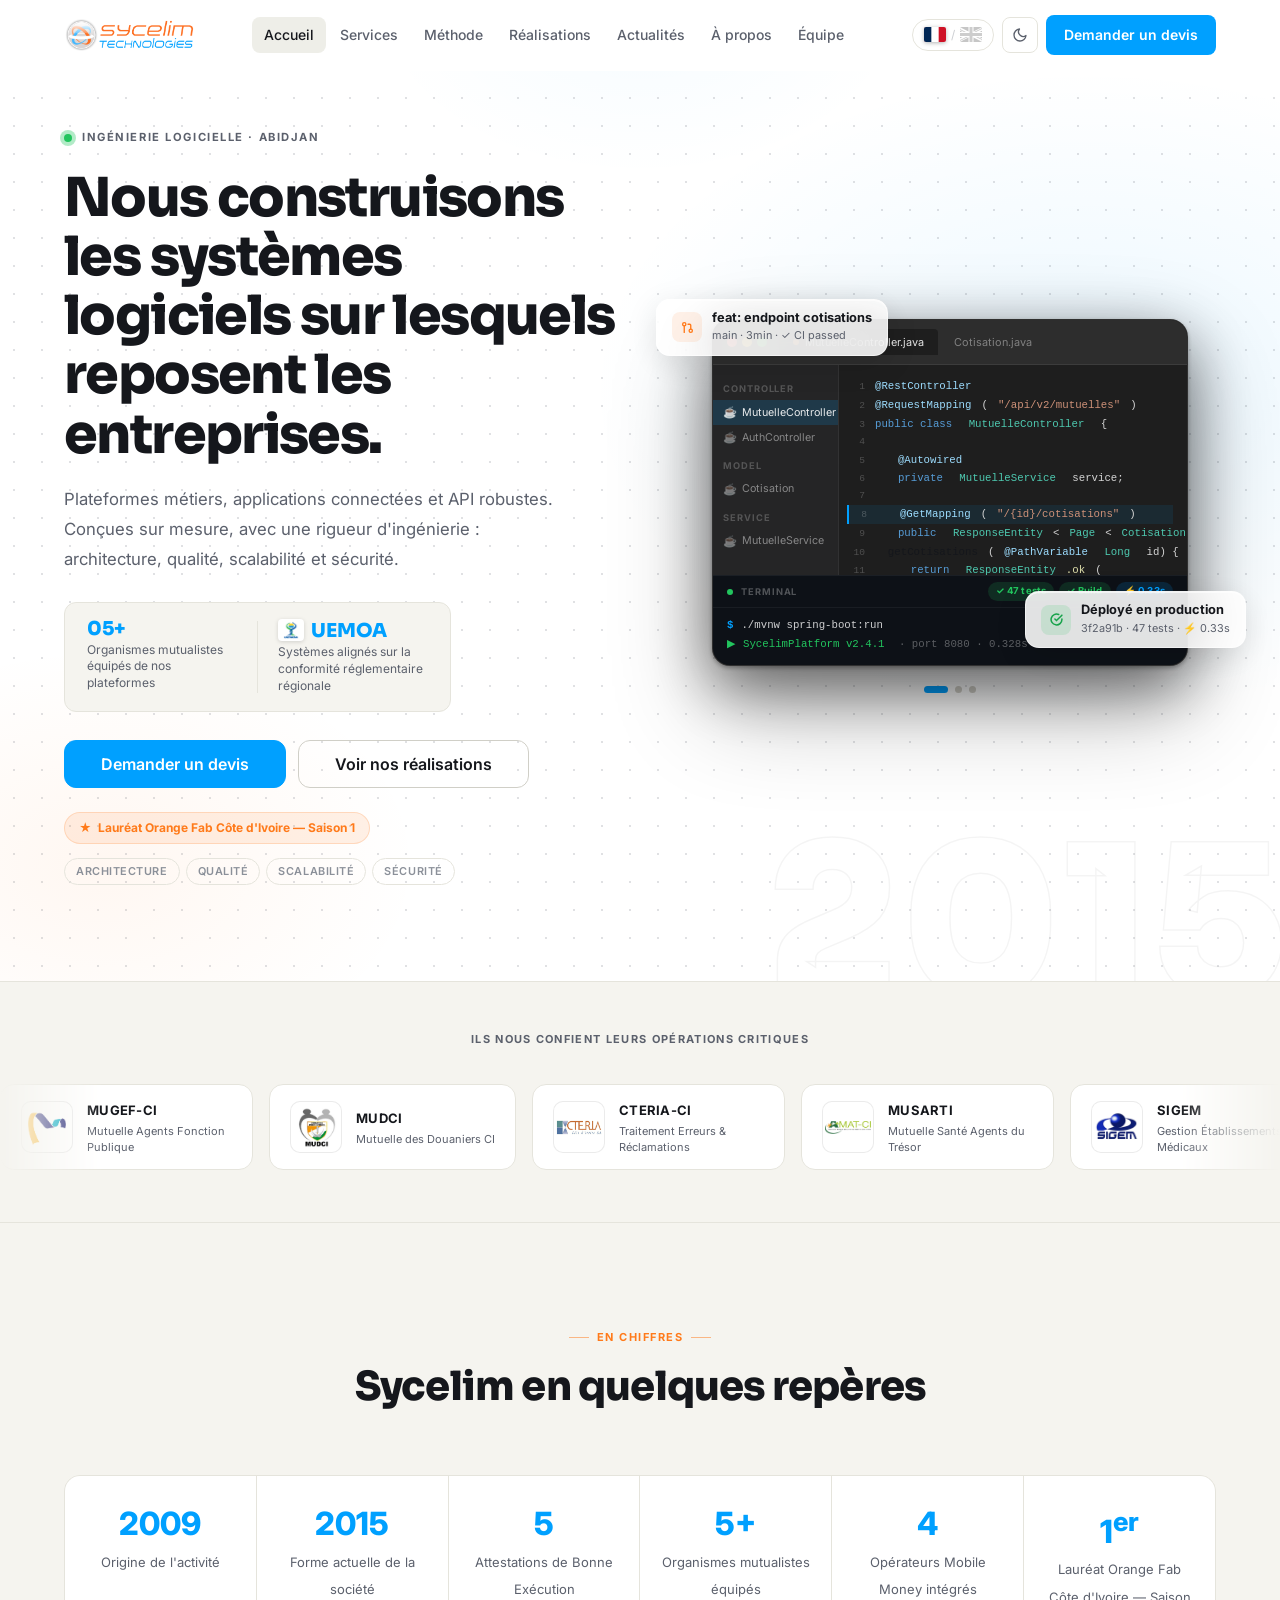
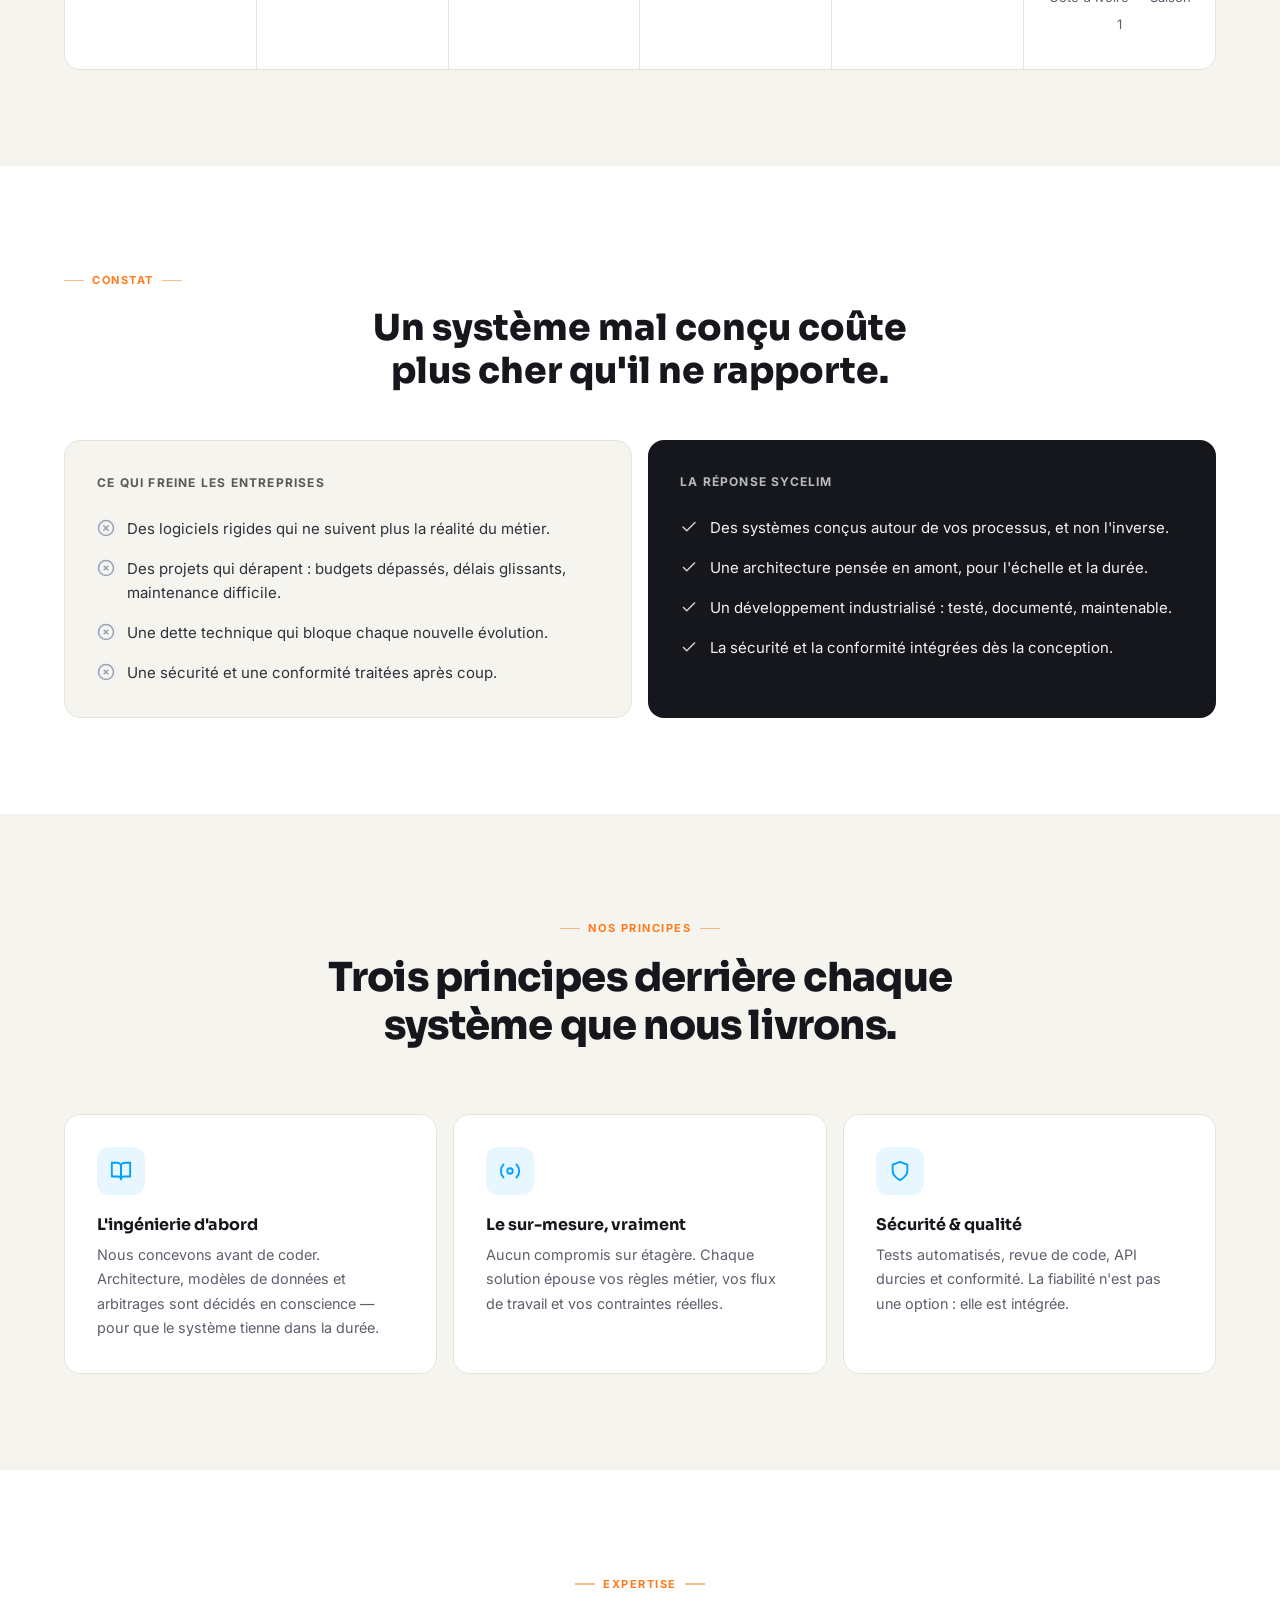
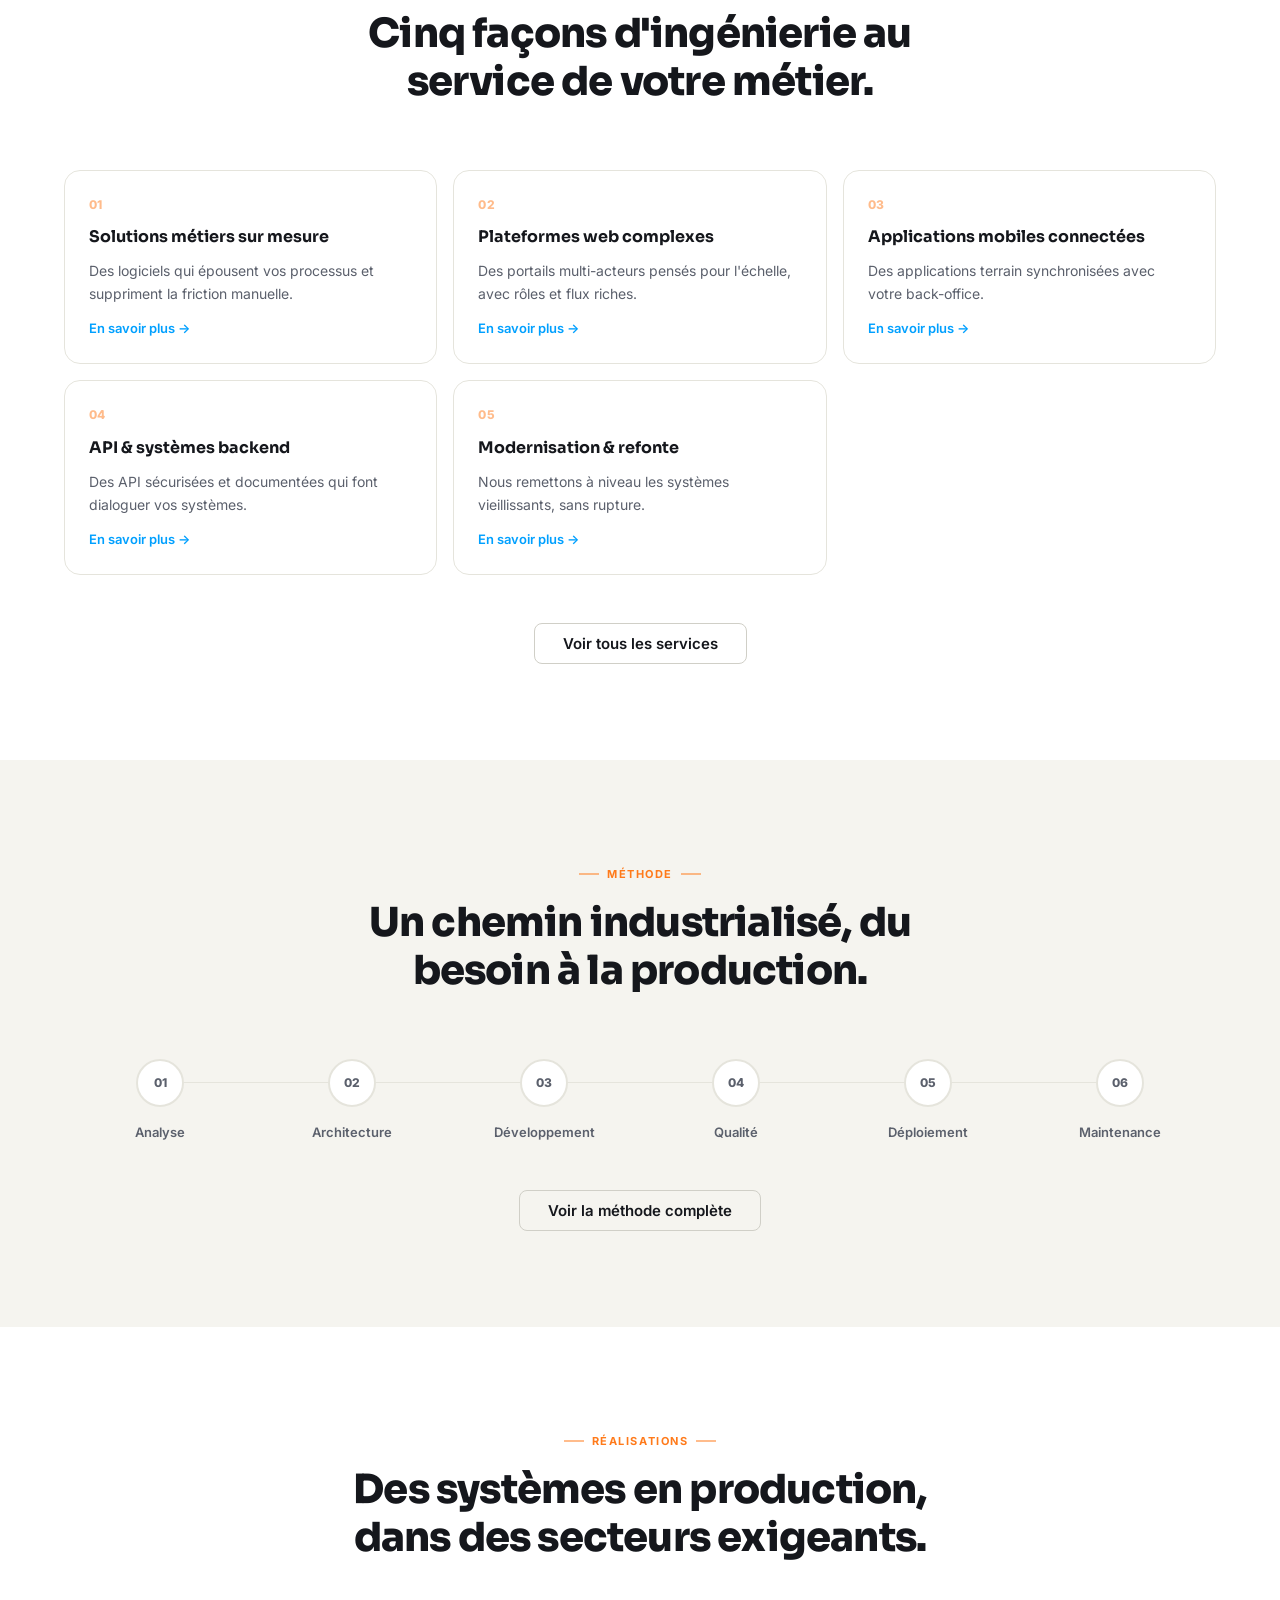
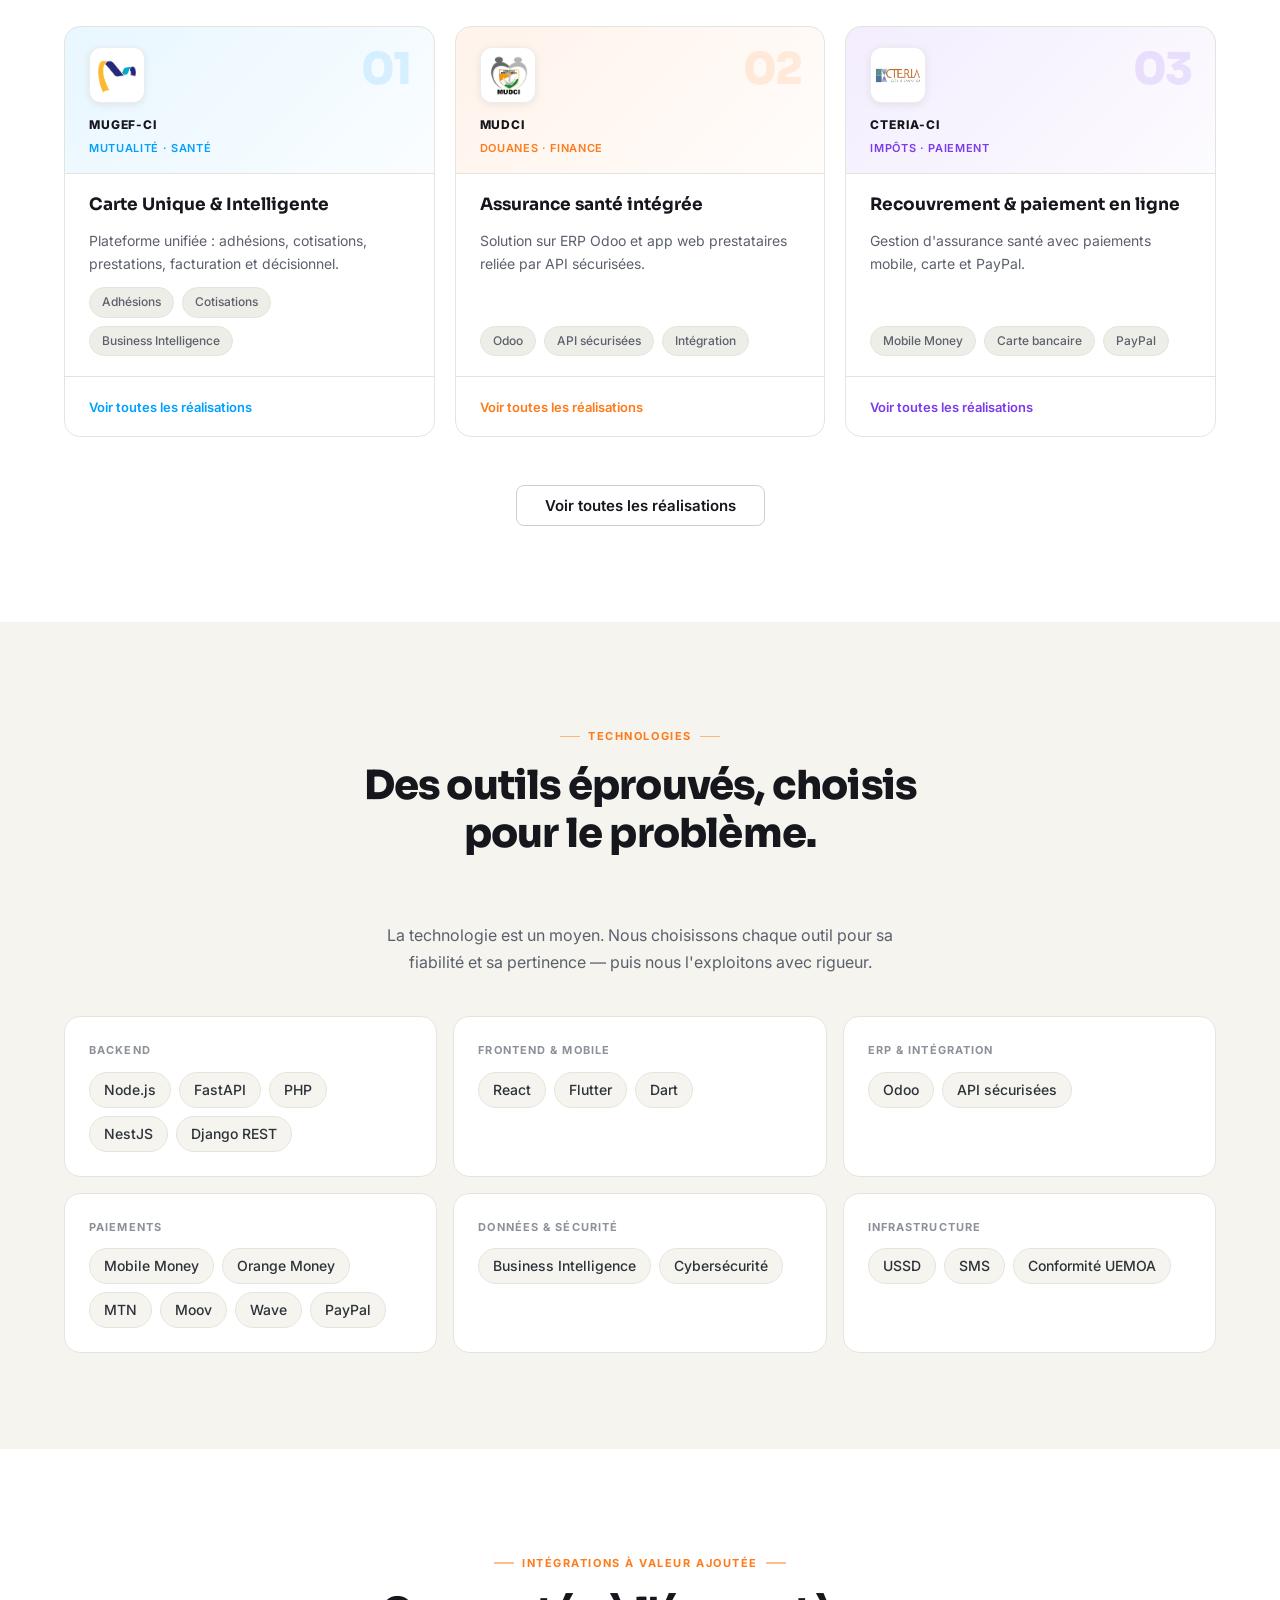
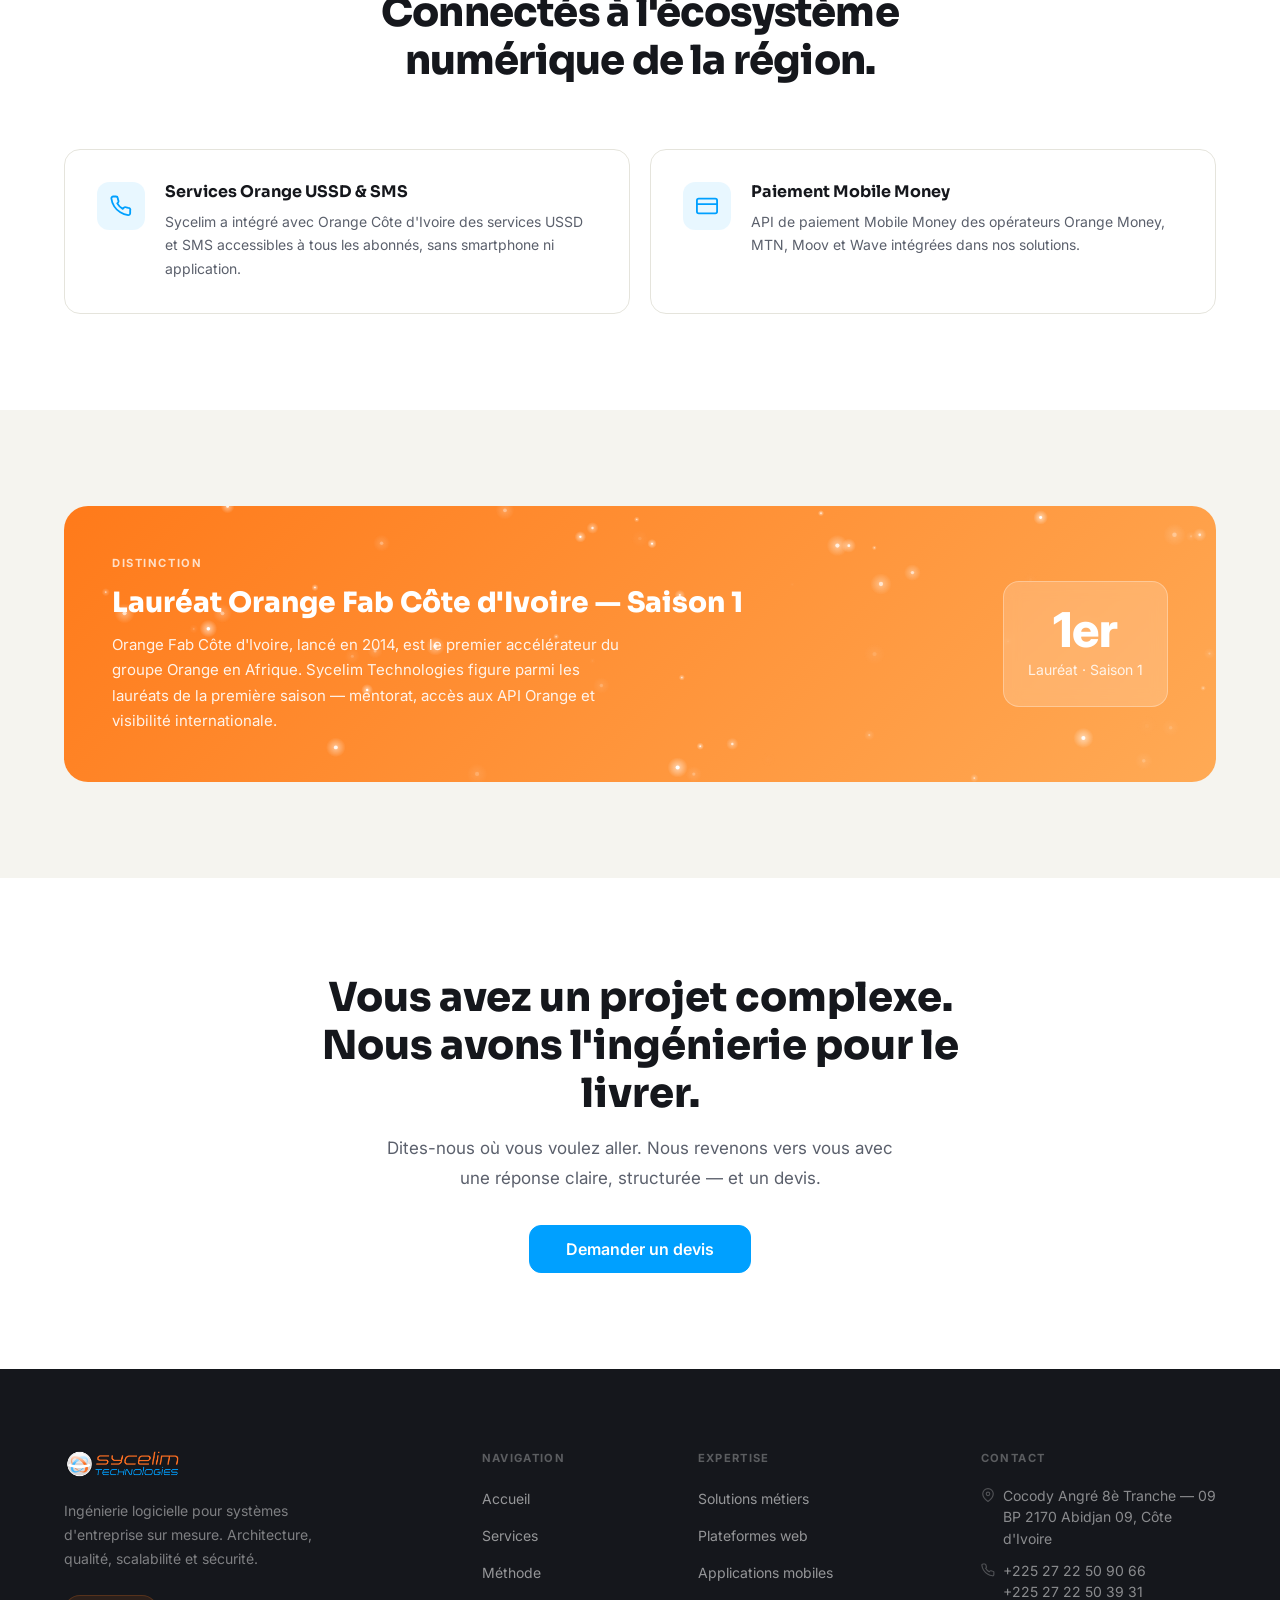
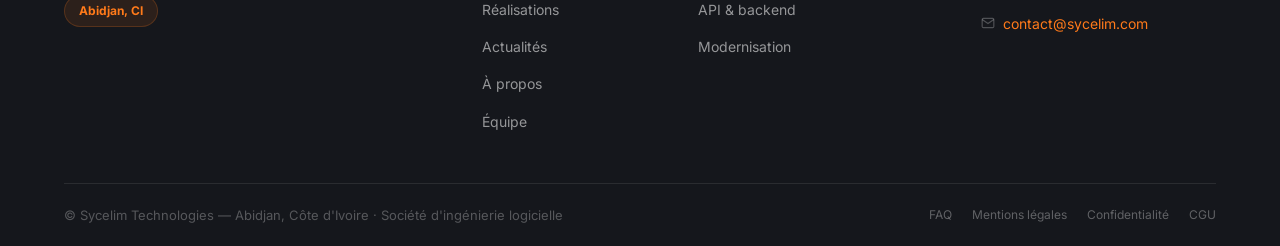
==== commit b48e3adc: "home page done" ====
--- a/index.html
+++ b/index.html
@@ -378,15 +378,82 @@
      ============================================================ -->
 <div class="clients-band">
   <div class="container">
-    <div class="clients-inner">
-      <p class="clients-label" data-i18n="clients.label">Ils nous confient leurs opérations critiques</p>
-      <div class="clients-list" aria-label="Clients références">
-        <span class="client-name">MUGEF-CI</span>
-        <span class="client-name">MUDCI</span>
-        <span class="client-name">CTERIA-CI</span>
-        <span class="client-name">MUSARTI</span>
-        <span class="client-name">SIGEM</span>
-      </div>
+    <p class="clients-label" data-i18n="clients.label">Ils nous confient leurs opérations critiques</p>
+  </div>
+  <div class="clients-marquee" aria-label="Clients références">
+    <div class="marquee-track">
+      <!-- Série 1 -->
+      <article class="client-card">
+        <div class="client-logo-wrap"><img src="images/logo-mugef-ci.png" alt="MUGEF-CI" class="client-logo-img" /></div>
+        <div class="client-card-info">
+          <div class="client-card-name">MUGEF-CI</div>
+          <div class="client-card-desc">Mutuelle Agents Fonction Publique</div>
+        </div>
+      </article>
+      <article class="client-card">
+        <div class="client-logo-wrap"><img src="images/logo-mudci.jpeg" alt="MUDCI" class="client-logo-img" /></div>
+        <div class="client-card-info">
+          <div class="client-card-name">MUDCI</div>
+          <div class="client-card-desc">Mutuelle des Douaniers CI</div>
+        </div>
+      </article>
+      <article class="client-card">
+        <div class="client-logo-wrap"><img src="images/logo-cteriaci.png" alt="CTERIA-CI" class="client-logo-img" /></div>
+        <div class="client-card-info">
+          <div class="client-card-name">CTERIA-CI</div>
+          <div class="client-card-desc">Traitement Erreurs &amp; Réclamations</div>
+        </div>
+      </article>
+      <article class="client-card">
+        <div class="client-logo-wrap"><img src="images/logo-musarti.png" alt="MUSARTI" class="client-logo-img" /></div>
+        <div class="client-card-info">
+          <div class="client-card-name">MUSARTI</div>
+          <div class="client-card-desc">Mutuelle Santé Agents du Trésor</div>
+        </div>
+      </article>
+      <article class="client-card">
+        <div class="client-logo-wrap"><img src="images/logo-sigem.jpg" alt="SIGEM" class="client-logo-img" /></div>
+        <div class="client-card-info">
+          <div class="client-card-name">SIGEM</div>
+          <div class="client-card-desc">Gestion Établissements Médicaux</div>
+        </div>
+      </article>
+      <!-- Série 2 — duplicate pour boucle infinie seamless -->
+      <article class="client-card" aria-hidden="true">
+        <div class="client-logo-wrap"><img src="images/logo-mugef-ci.png" alt="" class="client-logo-img" /></div>
+        <div class="client-card-info">
+          <div class="client-card-name">MUGEF-CI</div>
+          <div class="client-card-desc">Mutuelle Agents Fonction Publique</div>
+        </div>
+      </article>
+      <article class="client-card" aria-hidden="true">
+        <div class="client-logo-wrap"><img src="images/logo-mudci.jpeg" alt="" class="client-logo-img" /></div>
+        <div class="client-card-info">
+          <div class="client-card-name">MUDCI</div>
+          <div class="client-card-desc">Mutuelle des Douaniers CI</div>
+        </div>
+      </article>
+      <article class="client-card" aria-hidden="true">
+        <div class="client-logo-wrap"><img src="images/logo-cteriaci.png" alt="CTERIA-CI" class="client-logo-img" /></div>
+        <div class="client-card-info">
+          <div class="client-card-name">CTERIA-CI</div>
+          <div class="client-card-desc">Traitement Erreurs &amp; Réclamations</div>
+        </div>
+      </article>
+      <article class="client-card" aria-hidden="true">
+        <div class="client-logo-wrap"><img src="images/logo-musarti.png" alt="" class="client-logo-img" /></div>
+        <div class="client-card-info">
+          <div class="client-card-name">MUSARTI</div>
+          <div class="client-card-desc">Mutuelle Santé Agents du Trésor</div>
+        </div>
+      </article>
+      <article class="client-card" aria-hidden="true">
+        <div class="client-logo-wrap"><img src="images/logo-sigem.jpg" alt="SIGEM" class="client-logo-img" /></div>
+        <div class="client-card-info">
+          <div class="client-card-name">SIGEM</div>
+          <div class="client-card-desc">Gestion Établissements Médicaux</div>
+        </div>
+      </article>
     </div>
   </div>
 </div>
@@ -631,51 +698,85 @@
       <h2 class="section-title" id="work-title" data-i18n="work.title">Des systèmes en production, dans des secteurs exigeants.</h2>
     </div>
     <div class="cases-grid">
-      <article class="case-card anim-fade-up anim-delay-1">
+
+      <!-- Carte 1 — MUGEF-CI -->
+      <article class="case-card anim-fade-up anim-delay-1" style="--case-accent:#00a0ff;--case-rgb:0,160,255">
         <div class="case-header">
+          <div class="case-header-top">
+            <div class="case-logo-wrap">
+              <img src="images/logo-mugef-ci.png" alt="MUGEF-CI" class="case-logo-img" />
+            </div>
+            <span class="case-num" aria-hidden="true">01</span>
+          </div>
           <div class="case-client">MUGEF-CI</div>
-          <h3 class="case-title" data-i18n="case.1.title">Carte Unique & Intelligente</h3>
+          <div class="case-sector">Mutualité · Santé</div>
         </div>
         <div class="case-body">
+          <h3 class="case-title" data-i18n="case.1.title">Carte Unique &amp; Intelligente</h3>
           <p class="case-desc" data-i18n="case.1.desc">Plateforme unifiée : adhésions, cotisations, prestations, facturation et décisionnel.</p>
           <div class="tags">
             <span class="tag">Adhésions</span>
             <span class="tag">Cotisations</span>
             <span class="tag">Business Intelligence</span>
           </div>
-          <a href="realisations.html#mugef" class="btn btn-ghost btn-sm" data-i18n="work.link">Voir toutes les réalisations</a>
-        </div>
-      </article>
-      <article class="case-card anim-fade-up anim-delay-2">
+        </div>
+        <div class="case-footer">
+          <a href="realisations.html#mugef" class="case-link" data-i18n="work.link">Voir le projet <svg xmlns="http://www.w3.org/2000/svg" width="14" height="14" viewBox="0 0 24 24" fill="none" stroke="currentColor" stroke-width="2.5" stroke-linecap="round" stroke-linejoin="round"><line x1="5" y1="12" x2="19" y2="12"/><polyline points="12 5 19 12 12 19"/></svg></a>
+        </div>
+      </article>
+
+      <!-- Carte 2 — MUDCI -->
+      <article class="case-card anim-fade-up anim-delay-2" style="--case-accent:#ff7a1a;--case-rgb:255,122,26">
         <div class="case-header">
+          <div class="case-header-top">
+            <div class="case-logo-wrap">
+              <img src="images/logo-mudci.jpeg" alt="MUDCI" class="case-logo-img" />
+            </div>
+            <span class="case-num" aria-hidden="true">02</span>
+          </div>
           <div class="case-client">MUDCI</div>
+          <div class="case-sector">Douanes · Finance</div>
+        </div>
+        <div class="case-body">
           <h3 class="case-title" data-i18n="case.2.title">Assurance santé intégrée</h3>
-        </div>
-        <div class="case-body">
           <p class="case-desc" data-i18n="case.2.desc">Solution sur ERP Odoo et app web prestataires reliée par API sécurisées.</p>
           <div class="tags">
             <span class="tag">Odoo</span>
             <span class="tag">API sécurisées</span>
             <span class="tag">Intégration</span>
           </div>
-          <a href="realisations.html#mudci" class="btn btn-ghost btn-sm" data-i18n="work.link">Voir toutes les réalisations</a>
-        </div>
-      </article>
-      <article class="case-card anim-fade-up anim-delay-3">
+        </div>
+        <div class="case-footer">
+          <a href="realisations.html#mudci" class="case-link" data-i18n="work.link">Voir le projet <svg xmlns="http://www.w3.org/2000/svg" width="14" height="14" viewBox="0 0 24 24" fill="none" stroke="currentColor" stroke-width="2.5" stroke-linecap="round" stroke-linejoin="round"><line x1="5" y1="12" x2="19" y2="12"/><polyline points="12 5 19 12 12 19"/></svg></a>
+        </div>
+      </article>
+
+      <!-- Carte 3 — CTERIA-CI -->
+      <article class="case-card anim-fade-up anim-delay-3" style="--case-accent:#7c3aed;--case-rgb:124,58,237">
         <div class="case-header">
+          <div class="case-header-top">
+            <div class="case-logo-wrap">
+              <img src="images/logo-cteriaci.png" alt="CTERIA-CI" class="case-logo-img" />
+            </div>
+            <span class="case-num" aria-hidden="true">03</span>
+          </div>
           <div class="case-client">CTERIA-CI</div>
-          <h3 class="case-title" data-i18n="case.3.title">Recouvrement & paiement en ligne</h3>
+          <div class="case-sector">Impôts · Paiement</div>
         </div>
         <div class="case-body">
+          <h3 class="case-title" data-i18n="case.3.title">Recouvrement &amp; paiement en ligne</h3>
           <p class="case-desc" data-i18n="case.3.desc">Gestion d'assurance santé avec paiements mobile, carte et PayPal.</p>
           <div class="tags">
             <span class="tag">Mobile Money</span>
             <span class="tag">Carte bancaire</span>
             <span class="tag">PayPal</span>
           </div>
-          <a href="realisations.html#cteria" class="btn btn-ghost btn-sm" data-i18n="work.link">Voir toutes les réalisations</a>
-        </div>
-      </article>
+        </div>
+        <div class="case-footer">
+          <a href="realisations.html#cteria" class="case-link" data-i18n="work.link">Voir le projet <svg xmlns="http://www.w3.org/2000/svg" width="14" height="14" viewBox="0 0 24 24" fill="none" stroke="currentColor" stroke-width="2.5" stroke-linecap="round" stroke-linejoin="round"><line x1="5" y1="12" x2="19" y2="12"/><polyline points="12 5 19 12 12 19"/></svg></a>
+        </div>
+      </article>
+
     </div>
     <div class="text-center mt-48">
       <a href="realisations.html" class="btn btn-secondary" data-i18n="work.link">Voir toutes les réalisations</a>
@@ -791,6 +892,7 @@
 <section class="section section--alt" aria-labelledby="fab-title">
   <div class="container">
     <div class="orangefab anim-fade-up">
+      <canvas class="orangefab-sparkles" aria-hidden="true"></canvas>
       <div>
         <div class="orangefab-eyebrow" data-i18n="fab.eyebrow">Distinction</div>
         <h2 class="orangefab-title" id="fab-title" data-i18n="fab.title">Lauréat Orange Fab Côte d'Ivoire — Saison 1</h2>
--- a/css/style.css
+++ b/css/style.css
@@ -442,13 +442,19 @@
 }
 
 /* ─── Grille de points ─── */
+@keyframes dotsDrift {
+  0%   { background-position: 0 0; }
+  50%  { background-position: 14px 14px; }
+  100% { background-position: 0 0; }
+}
 .hero-dots {
   position: absolute; inset: 0; pointer-events: none;
-  background-image: radial-gradient(circle, rgba(15,23,42,.07) 1px, transparent 1px);
+  background-image: radial-gradient(circle, rgba(15,23,42,.13) 1px, transparent 1px);
   background-size: 28px 28px;
+  animation: dotsDrift 30s ease-in-out infinite;
 }
 [data-theme="dark"] .hero-dots {
-  background-image: radial-gradient(circle, rgba(255,255,255,.055) 1px, transparent 1px);
+  background-image: radial-gradient(circle, rgba(255,255,255,.09) 1px, transparent 1px);
 }
 
 /* ─── Année en filigrane ─── */
@@ -989,40 +995,99 @@
    CLIENTS BAND
    ============================================================ */
 .clients-band {
-  padding: var(--s32) 0;
+  padding: var(--s48) 0 var(--s40);
   border-top: 1px solid var(--border);
   border-bottom: 1px solid var(--border);
   background: var(--bg-2);
-}
-.clients-inner {
-  display: flex;
-  align-items: center;
-  gap: var(--s48);
-  flex-wrap: wrap;
+  overflow: hidden;
 }
 .clients-label {
   font-size: .6875rem;
   font-weight: 700;
-  letter-spacing: .1em;
+  letter-spacing: .12em;
   text-transform: uppercase;
-  color: var(--text-subtle);
+  color: var(--text-muted);
+  text-align: center;
+  margin-bottom: 28px;
+}
+
+/* ─── Marquee infini ─── */
+.clients-marquee {
+  overflow: hidden;
+  -webkit-mask-image: linear-gradient(to right, transparent 0%, black 8%, black 92%, transparent 100%);
+  mask-image: linear-gradient(to right, transparent 0%, black 8%, black 92%, transparent 100%);
+}
+@keyframes marquee {
+  from { transform: translateX(0); }
+  to   { transform: translateX(-50%); }
+}
+.marquee-track {
+  display: flex;
+  gap: 16px;
+  width: max-content;
+  animation: marquee 24s linear infinite;
+  padding: 8px 0 12px;
+}
+.clients-marquee:hover .marquee-track { animation-play-state: paused; }
+
+/* ─── Client cards ─── */
+.client-card {
+  display: flex;
+  align-items: center;
+  gap: 14px;
+  padding: 14px 20px;
+  border-radius: 14px;
+  background: var(--bg);
+  border: 1px solid var(--border);
+  flex-shrink: 0;
+  min-width: 210px;
+  transition: transform .3s cubic-bezier(.4,0,.2,1), box-shadow .3s ease, border-color .3s ease;
+  cursor: default;
+}
+.client-card:hover {
+  transform: translateY(-3px);
+  box-shadow: 0 10px 28px rgba(0,0,0,.1);
+  border-color: var(--border-2);
+}
+.client-logo-wrap {
+  width: 52px;
+  height: 52px;
+  border-radius: 10px;
+  display: flex;
+  align-items: center;
+  justify-content: center;
+  flex-shrink: 0;
+  overflow: hidden;
+  background: #fff;
+  border: 1px solid rgba(0,0,0,.08);
+}
+.client-logo-img {
+  width: 46px;
+  height: 46px;
+  object-fit: contain;
+}
+.client-monogram {
+  font-family: 'Sora', sans-serif;
+  font-size: .95rem;
+  font-weight: 800;
+  color: #fff;
+  letter-spacing: -.01em;
+  border: none;
+}
+.client-card-info { display: flex; flex-direction: column; gap: 3px; }
+.client-card-name {
+  font-size: .8125rem;
+  font-weight: 700;
+  color: var(--text);
+  letter-spacing: .02em;
   white-space: nowrap;
-  flex-shrink: 0;
-}
-.clients-list {
-  display: flex;
-  align-items: center;
-  gap: var(--s32);
-  flex-wrap: wrap;
-}
-.client-name {
-  font-size: .875rem;
-  font-weight: 700;
-  color: var(--text-muted);
-  letter-spacing: .04em;
-  transition: color var(--t);
-}
-.client-name:hover { color: var(--blue); }
+}
+.client-card-desc {
+  font-size: .6875rem;
+  color: var(--text-muted);
+  line-height: 1.4;
+  max-width: 145px;
+}
 
 /* ============================================================
    KEY FIGURES
@@ -1262,42 +1327,101 @@
   border: 1px solid var(--border);
   border-radius: var(--r16);
   overflow: hidden;
-  transition: all var(--t-lg);
   display: flex;
   flex-direction: column;
-}
-.case-card:hover { transform: translateY(-4px); box-shadow: var(--sh-xl); }
+  transition: transform .3s cubic-bezier(.4,0,.2,1), box-shadow .3s ease, border-color .3s ease;
+}
+.case-card:hover {
+  transform: translateY(-5px);
+  box-shadow: 0 20px 48px rgba(var(--case-rgb,0,160,255),.14), 0 4px 12px rgba(0,0,0,.08);
+  border-color: rgba(var(--case-rgb,0,160,255),.35);
+}
 .case-header {
-  padding: var(--s20) var(--s24);
-  background: var(--bg-2);
+  padding: var(--s20) var(--s24) var(--s16);
+  background: linear-gradient(135deg, rgba(var(--case-rgb,0,160,255),.09) 0%, rgba(var(--case-rgb,0,160,255),.02) 100%);
   border-bottom: 1px solid var(--border);
+}
+.case-header-top {
+  display: flex;
+  align-items: flex-start;
+  justify-content: space-between;
+  margin-bottom: var(--s12);
+}
+.case-logo-wrap {
+  width: 56px;
+  height: 56px;
+  border-radius: 12px;
+  background: #fff;
+  border: 1px solid rgba(0,0,0,.07);
+  box-shadow: 0 2px 8px rgba(0,0,0,.08);
+  display: flex;
+  align-items: center;
+  justify-content: center;
+  overflow: hidden;
+  flex-shrink: 0;
+}
+.case-logo-img {
+  width: 46px;
+  height: 46px;
+  object-fit: contain;
+}
+.case-num {
+  font-family: 'Sora', sans-serif;
+  font-size: 2.75rem;
+  font-weight: 800;
+  line-height: 1;
+  letter-spacing: -.05em;
+  color: rgba(var(--case-rgb,0,160,255),.13);
+  user-select: none;
 }
 .case-client {
   font-size: .75rem;
   font-weight: 800;
-  color: var(--blue);
+  color: var(--text);
+  letter-spacing: .07em;
+  text-transform: uppercase;
+  margin-bottom: 3px;
+}
+.case-sector {
+  font-size: .6875rem;
+  font-weight: 600;
+  color: var(--case-accent, var(--blue));
   letter-spacing: .06em;
   text-transform: uppercase;
-  margin-bottom: 4px;
+}
+.case-body {
+  padding: var(--s20) var(--s24);
+  flex: 1;
+  display: flex;
+  flex-direction: column;
+  gap: var(--s12);
 }
 .case-title {
-  font-size: 1rem;
+  font-size: 1.0625rem;
   font-weight: 700;
   color: var(--text);
-}
-.case-body {
-  padding: var(--s24);
-  flex: 1;
-  display: flex;
-  flex-direction: column;
-  gap: var(--s16);
+  line-height: 1.35;
 }
 .case-desc {
   font-size: .875rem;
   color: var(--text-muted);
-  line-height: 1.7;
+  line-height: 1.65;
   flex: 1;
 }
+.case-footer {
+  padding: var(--s16) var(--s24);
+  border-top: 1px solid var(--border);
+}
+.case-link {
+  display: inline-flex;
+  align-items: center;
+  gap: 6px;
+  font-size: .8125rem;
+  font-weight: 600;
+  color: var(--case-accent, var(--blue));
+  transition: gap .2s ease;
+}
+.case-link:hover { gap: 10px; }
 
 /* ============================================================
    TECH STACK
@@ -1398,7 +1522,18 @@
   gap: var(--s48);
   align-items: center;
   color: #fff;
-}
+  position: relative;
+  overflow: hidden;
+}
+.orangefab-sparkles {
+  position: absolute;
+  inset: 0;
+  width: 100%;
+  height: 100%;
+  pointer-events: none;
+  border-radius: inherit;
+}
+.orangefab > *:not(.orangefab-sparkles) { position: relative; z-index: 1; }
 .orangefab-eyebrow {
   font-size: .7rem;
   font-weight: 700;
@@ -2347,7 +2482,6 @@
   .orangefab           { grid-template-columns: 1fr; text-align: center; gap: var(--s32); }
   .footer-grid         { grid-template-columns: 1fr; }
   .figures-grid        { grid-template-columns: repeat(2, 1fr); }
-  .clients-inner       { gap: var(--s24); }
   .org-grid            { grid-template-columns: 1fr 1fr; }
   .quality-grid        { grid-template-columns: 1fr; }
   .team-roles          { grid-template-columns: 1fr; }
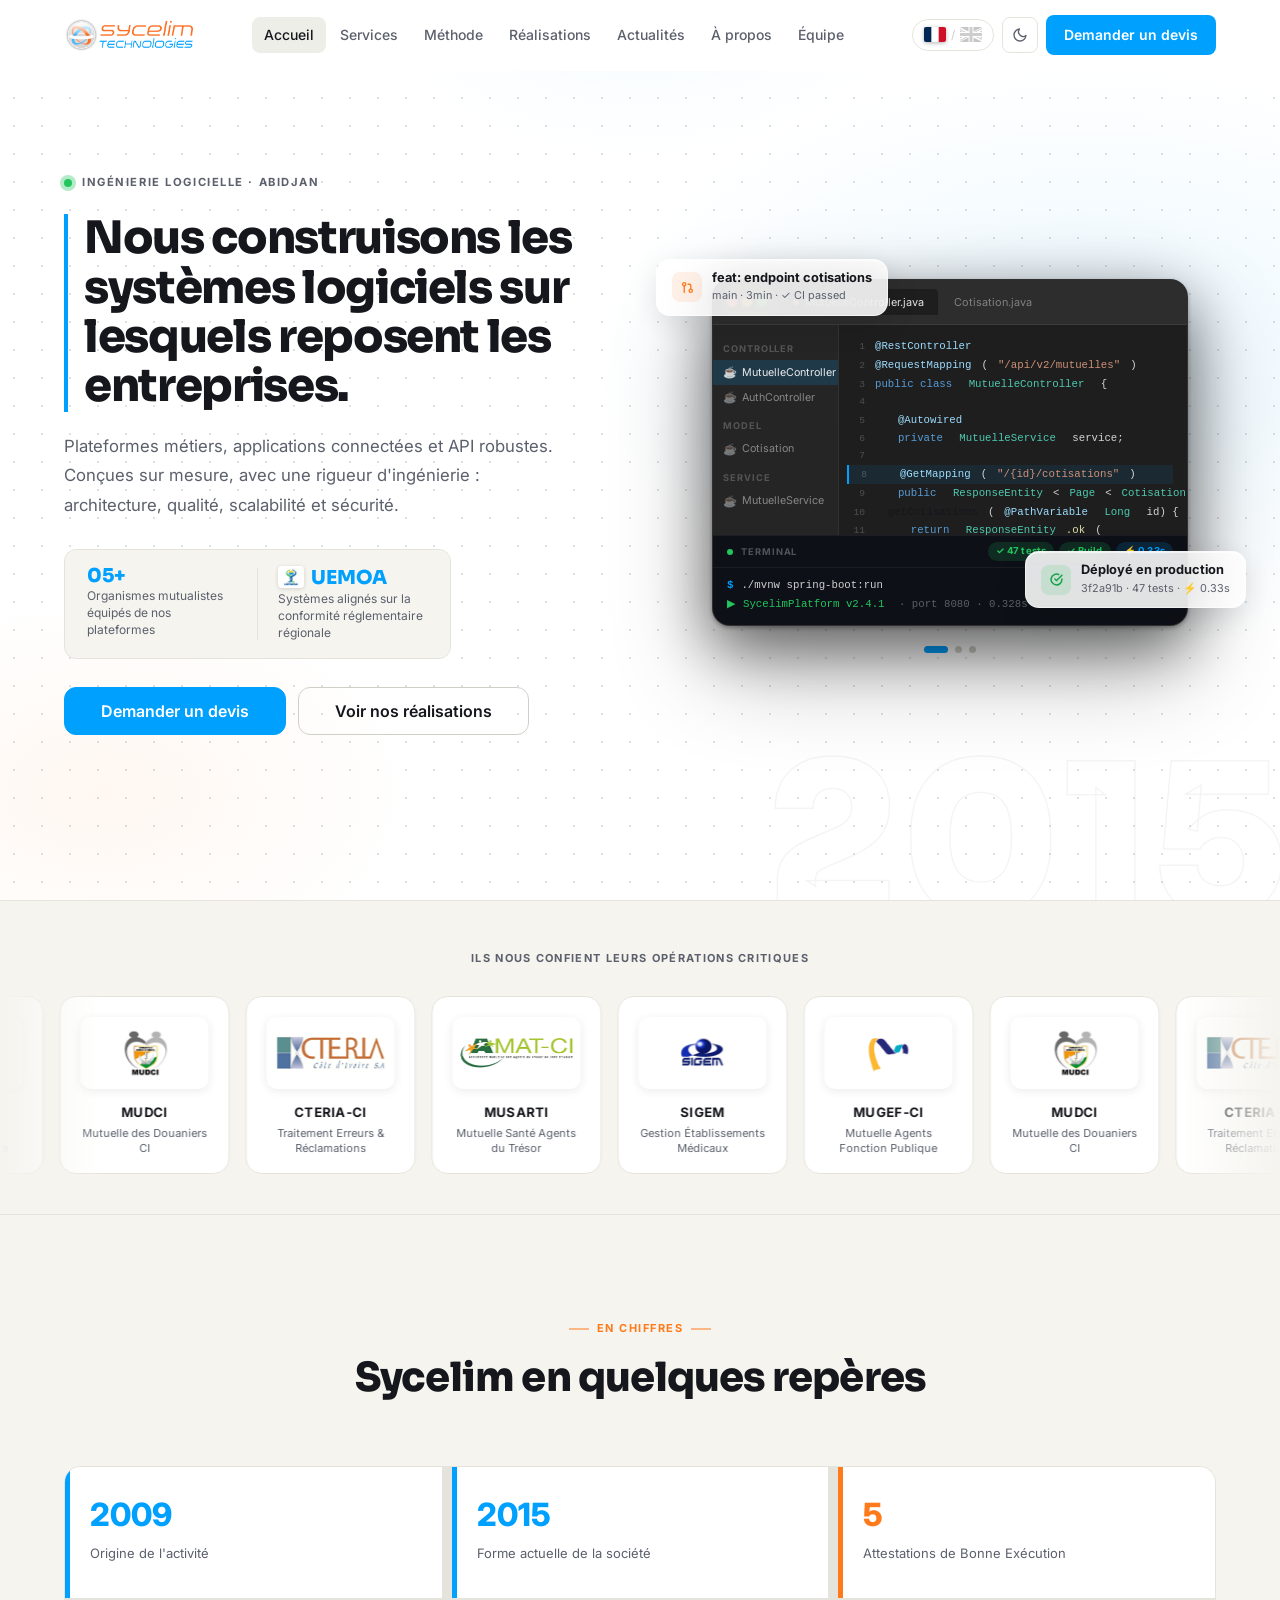
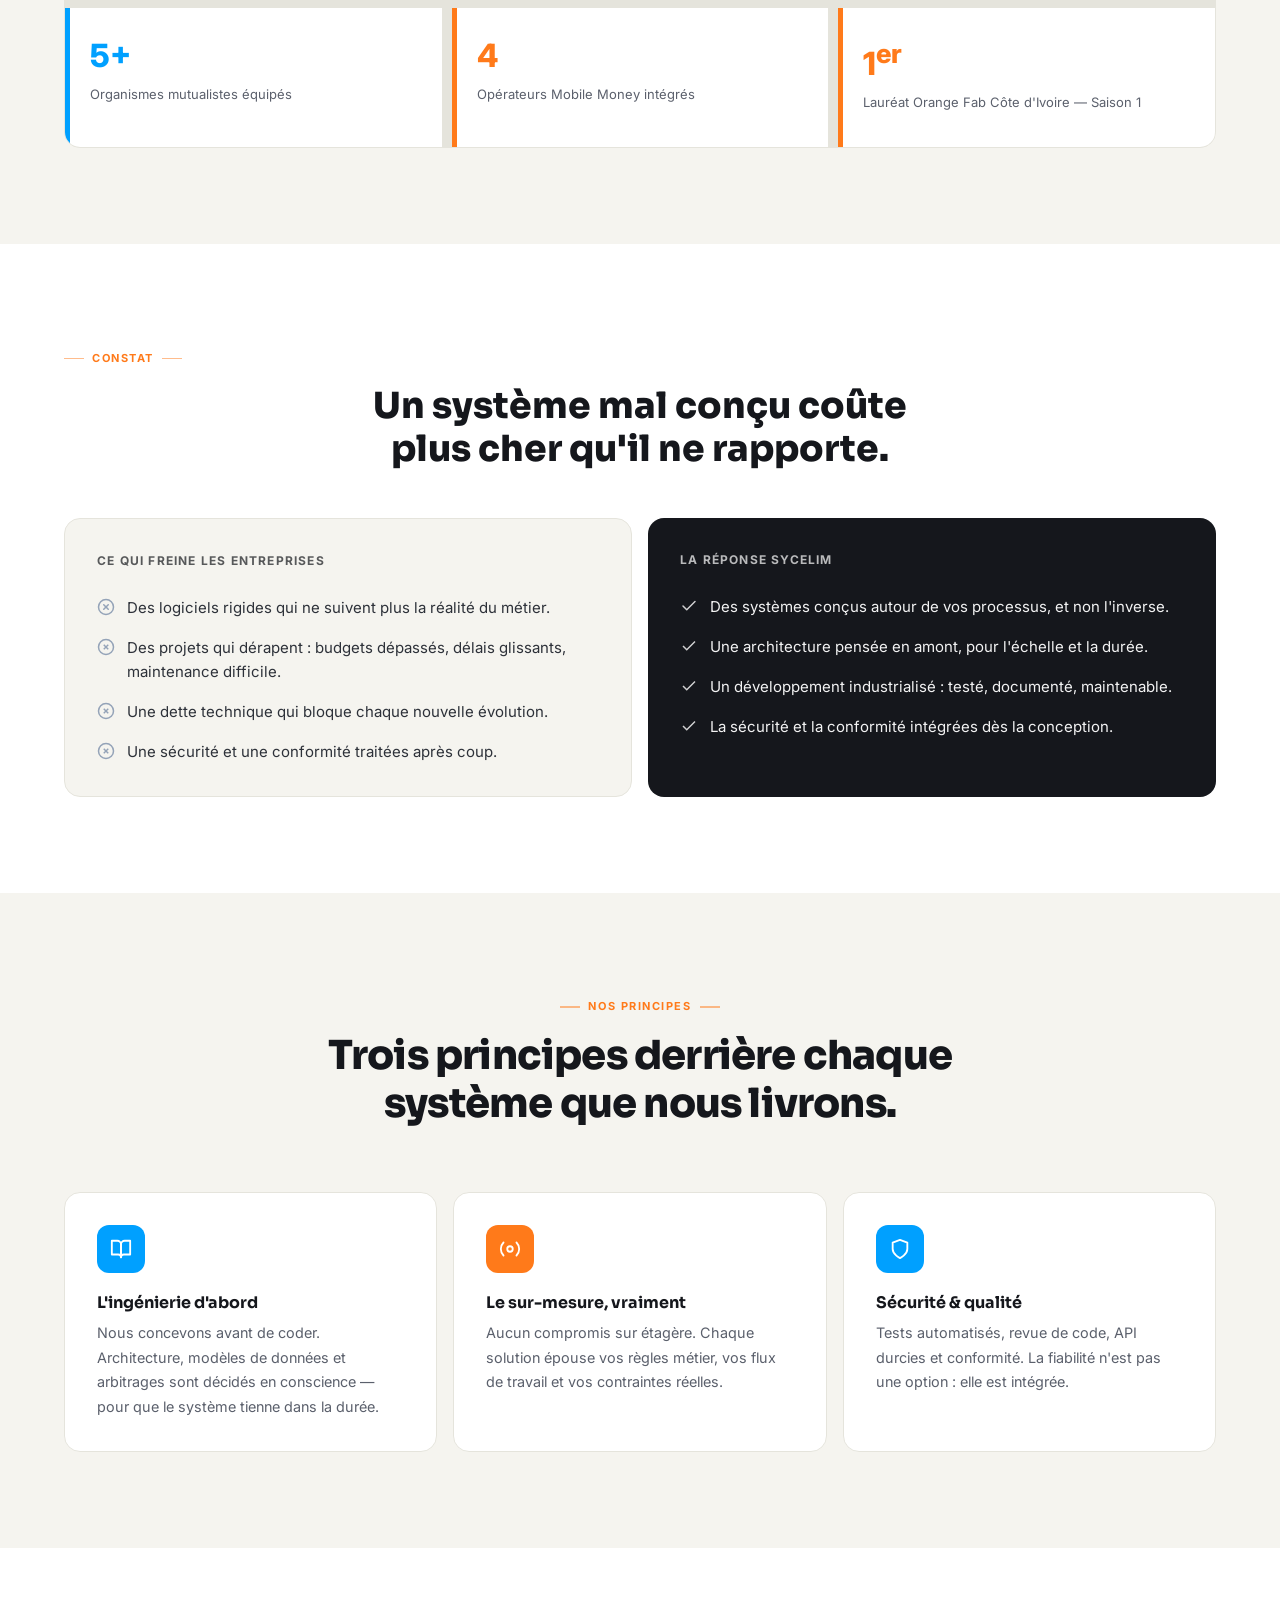
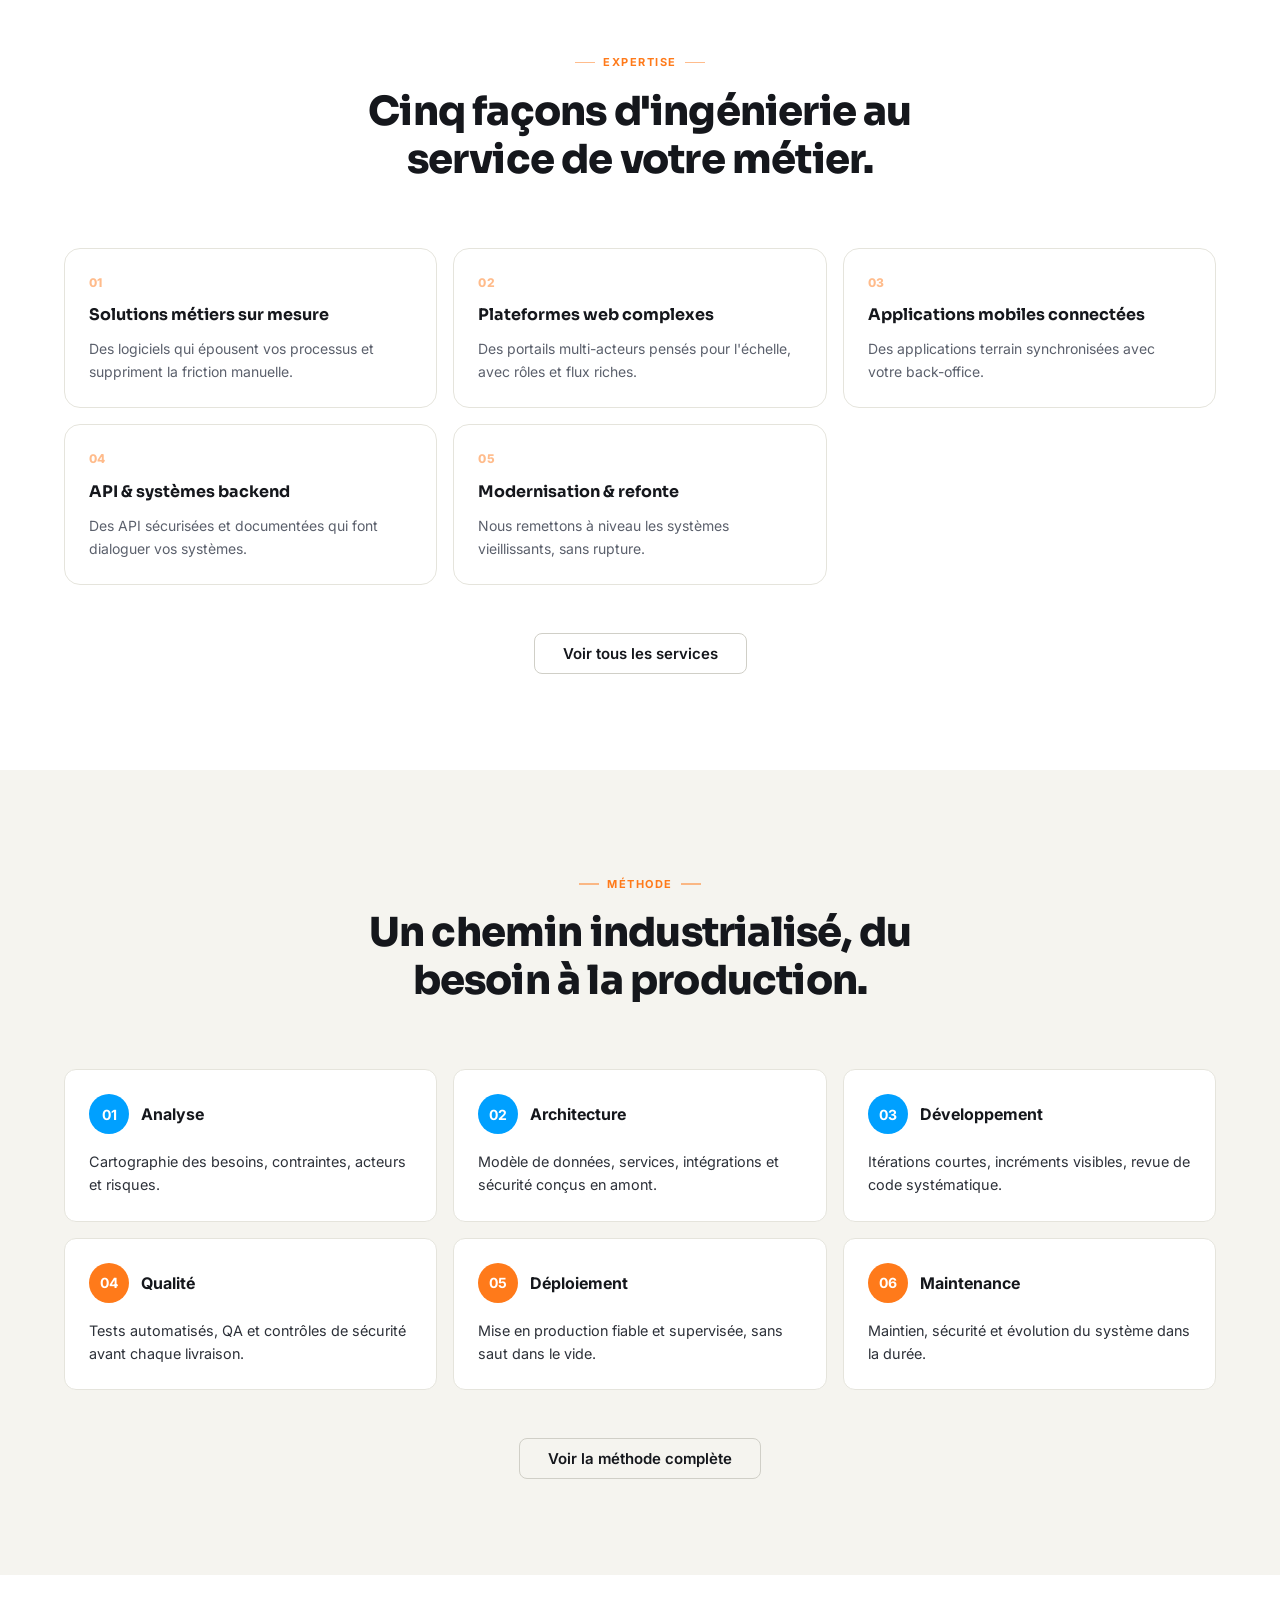
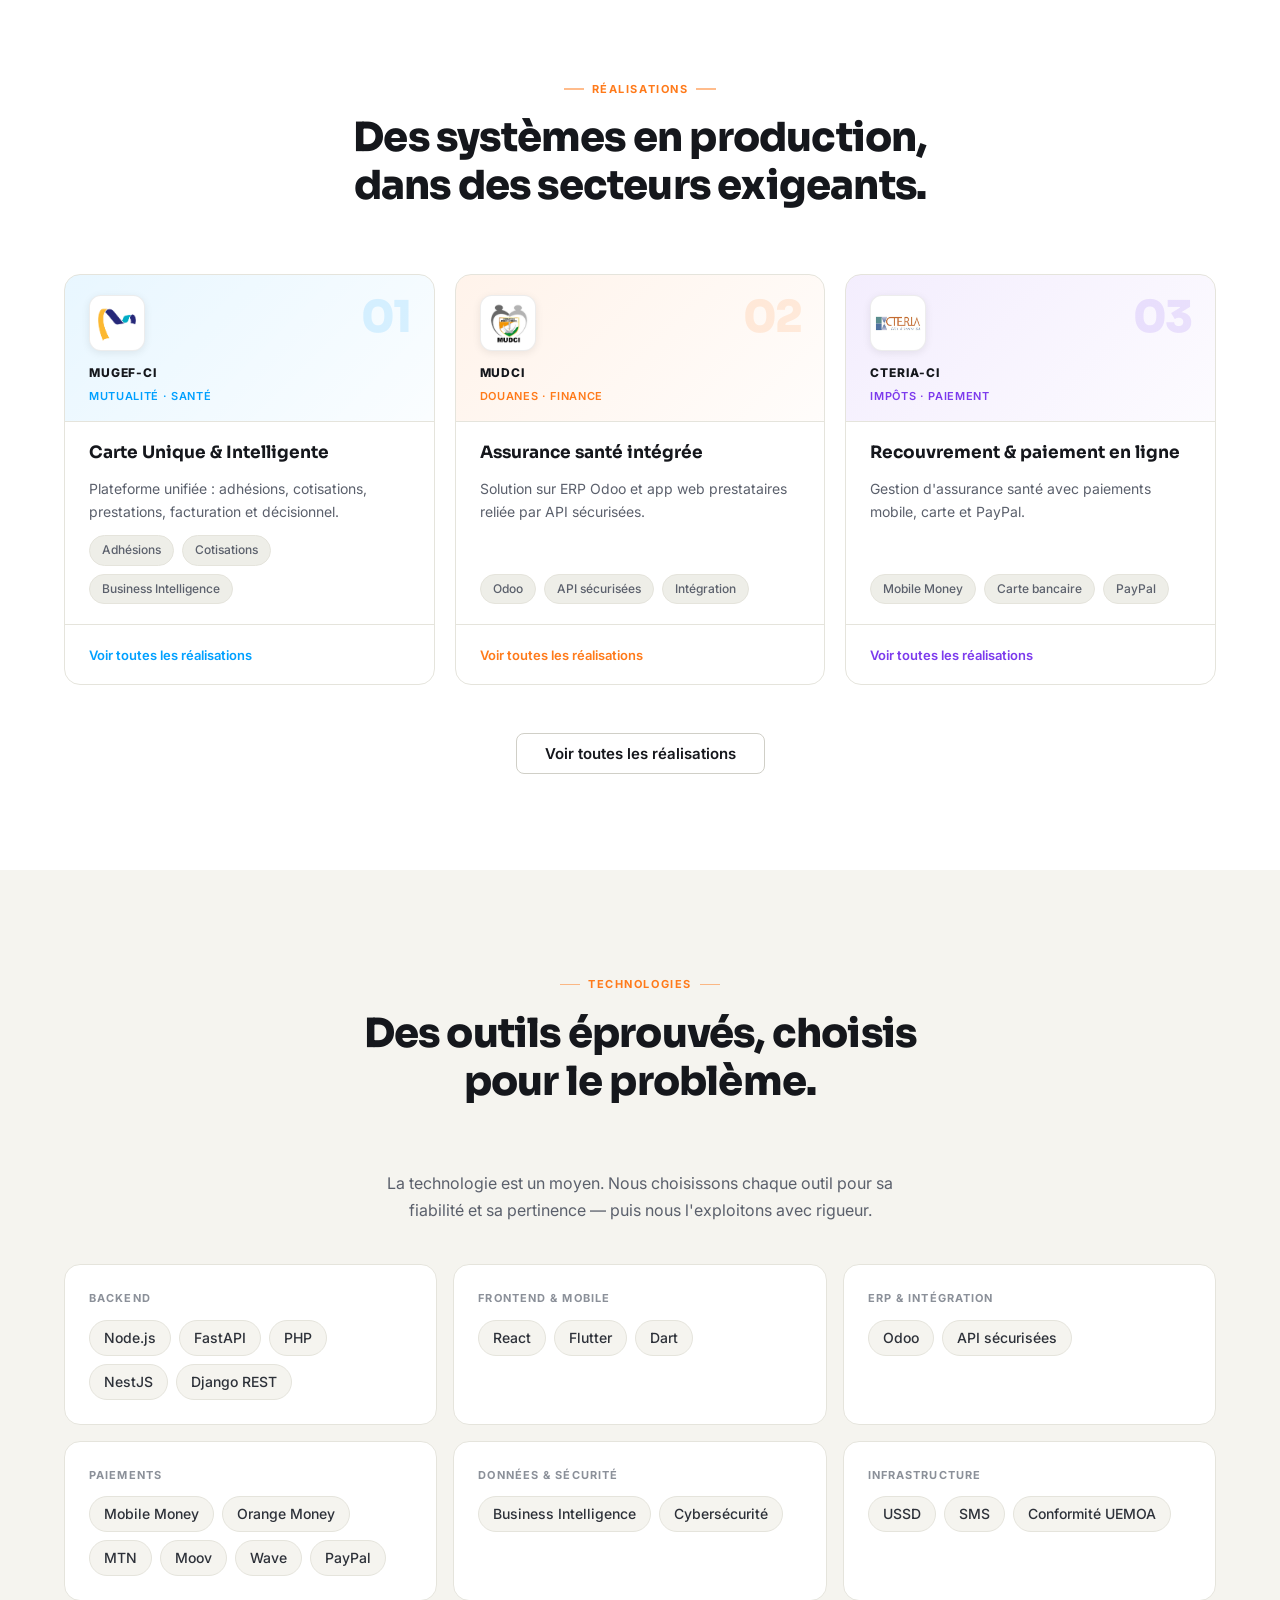
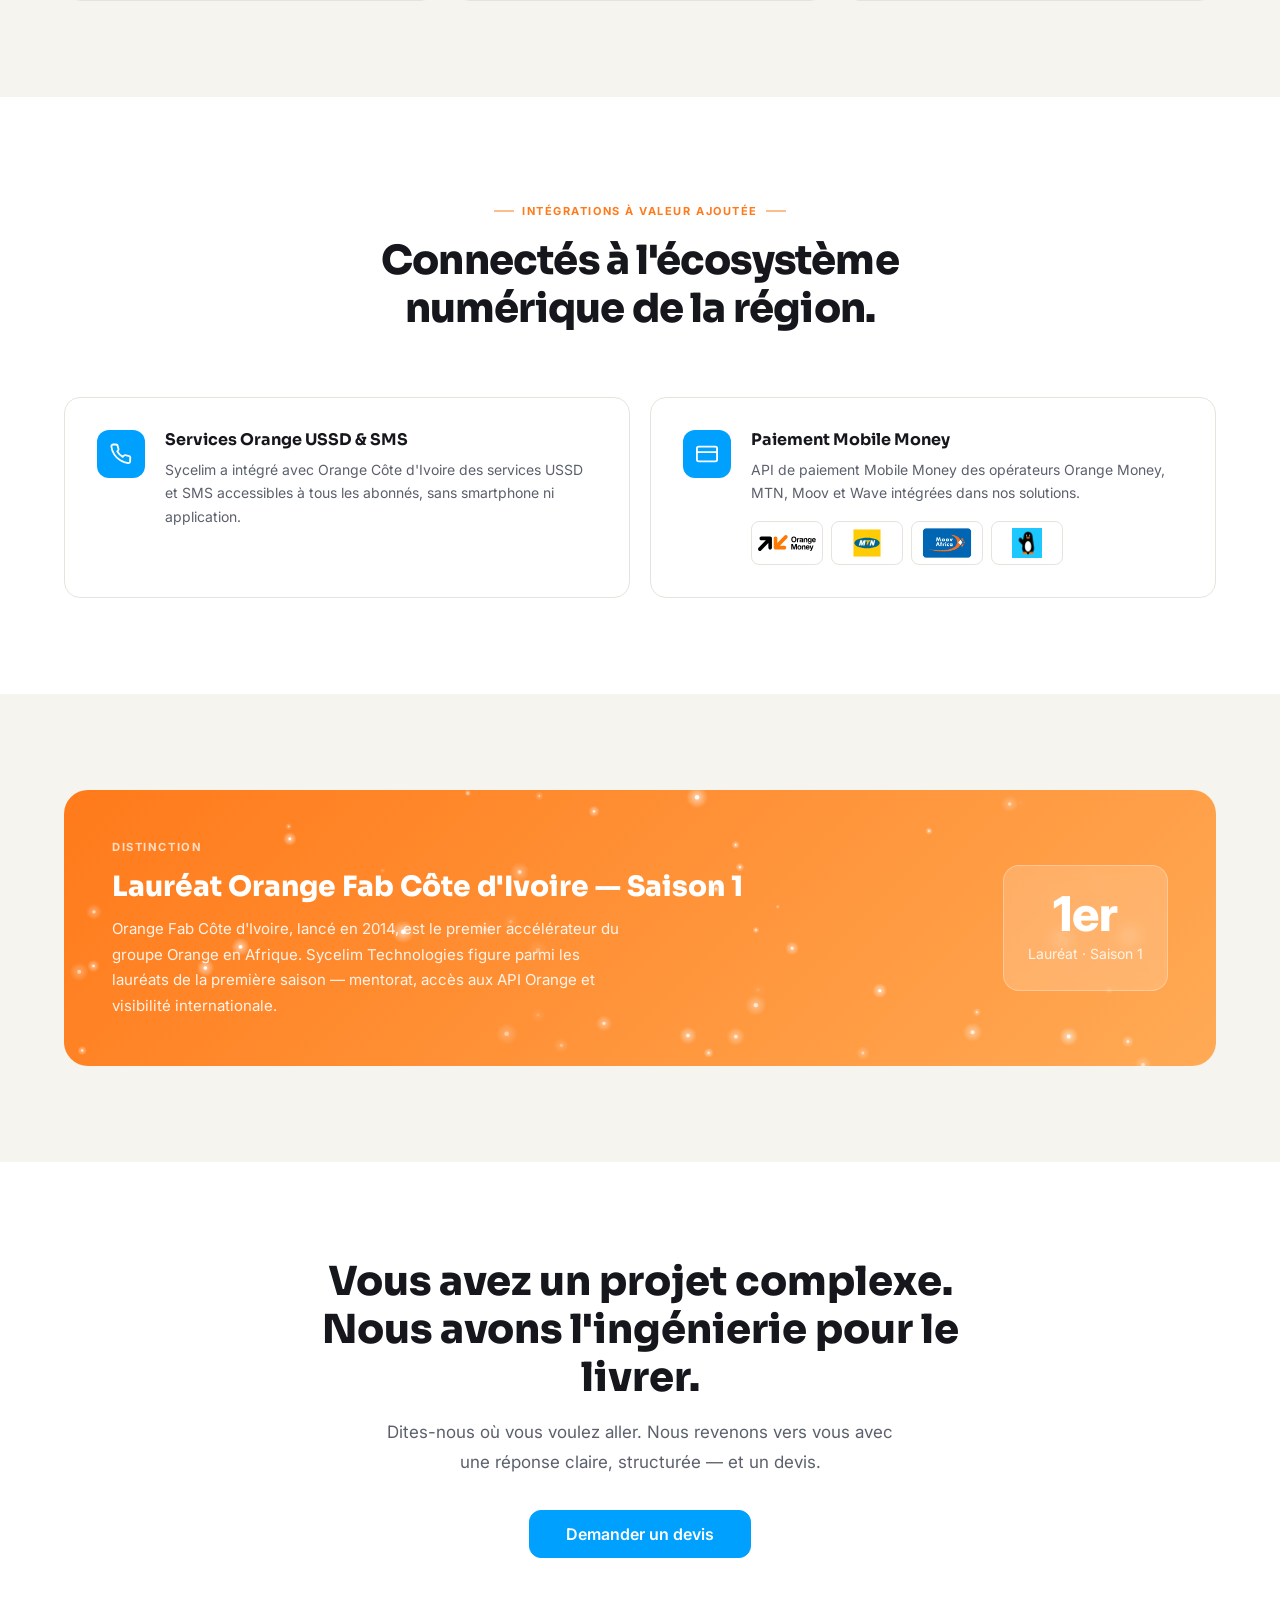
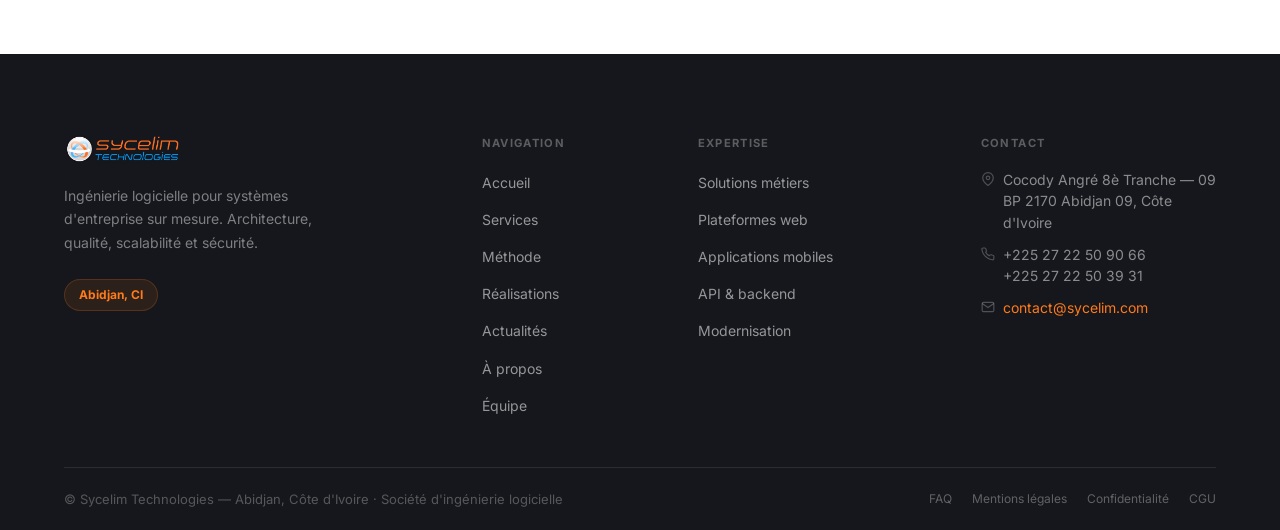
==== commit e152623c: "home page section important are done" ====
--- a/index.html
+++ b/index.html
@@ -163,16 +163,7 @@
           <a href="realisations.html" class="btn btn-secondary btn-lg" data-i18n="hero.cta.work">Voir nos réalisations</a>
         </div>
 
-        <!-- Badge + tags technique -->
-        <div class="hero-bottom anim-fade-up anim-delay-4">
-          <span class="badge badge--star" data-i18n="hero.badge">Lauréat Orange Fab Côte d'Ivoire — Saison 1</span>
-          <div class="hero-tech-tags" aria-label="Piliers techniques">
-            <span class="hero-tech-tag" data-i18n="hero.tag1">Architecture</span>
-            <span class="hero-tech-tag" data-i18n="hero.tag2">Qualité</span>
-            <span class="hero-tech-tag" data-i18n="hero.tag3">Scalabilité</span>
-            <span class="hero-tech-tag" data-i18n="hero.tag4">Sécurité</span>
-          </div>
-        </div>
+     
 
       </div><!-- /hero-left -->
 
@@ -382,7 +373,6 @@
   </div>
   <div class="clients-marquee" aria-label="Clients références">
     <div class="marquee-track">
-      <!-- Série 1 -->
       <article class="client-card">
         <div class="client-logo-wrap"><img src="images/logo-mugef-ci.png" alt="MUGEF-CI" class="client-logo-img" /></div>
         <div class="client-card-info">
@@ -418,42 +408,7 @@
           <div class="client-card-desc">Gestion Établissements Médicaux</div>
         </div>
       </article>
-      <!-- Série 2 — duplicate pour boucle infinie seamless -->
-      <article class="client-card" aria-hidden="true">
-        <div class="client-logo-wrap"><img src="images/logo-mugef-ci.png" alt="" class="client-logo-img" /></div>
-        <div class="client-card-info">
-          <div class="client-card-name">MUGEF-CI</div>
-          <div class="client-card-desc">Mutuelle Agents Fonction Publique</div>
-        </div>
-      </article>
-      <article class="client-card" aria-hidden="true">
-        <div class="client-logo-wrap"><img src="images/logo-mudci.jpeg" alt="" class="client-logo-img" /></div>
-        <div class="client-card-info">
-          <div class="client-card-name">MUDCI</div>
-          <div class="client-card-desc">Mutuelle des Douaniers CI</div>
-        </div>
-      </article>
-      <article class="client-card" aria-hidden="true">
-        <div class="client-logo-wrap"><img src="images/logo-cteriaci.png" alt="CTERIA-CI" class="client-logo-img" /></div>
-        <div class="client-card-info">
-          <div class="client-card-name">CTERIA-CI</div>
-          <div class="client-card-desc">Traitement Erreurs &amp; Réclamations</div>
-        </div>
-      </article>
-      <article class="client-card" aria-hidden="true">
-        <div class="client-logo-wrap"><img src="images/logo-musarti.png" alt="" class="client-logo-img" /></div>
-        <div class="client-card-info">
-          <div class="client-card-name">MUSARTI</div>
-          <div class="client-card-desc">Mutuelle Santé Agents du Trésor</div>
-        </div>
-      </article>
-      <article class="client-card" aria-hidden="true">
-        <div class="client-logo-wrap"><img src="images/logo-sigem.jpg" alt="SIGEM" class="client-logo-img" /></div>
-        <div class="client-card-info">
-          <div class="client-card-name">SIGEM</div>
-          <div class="client-card-desc">Gestion Établissements Médicaux</div>
-        </div>
-      </article>
+     
     </div>
   </div>
 </div>
@@ -476,7 +431,7 @@
         <span class="figure-num">2015</span>
         <span class="figure-label" data-i18n="figures.2015.label">Forme actuelle de la société</span>
       </div>
-      <div class="figure-box">
+      <div class="figure-box figure-box--orange">
         <span class="figure-num">5</span>
         <span class="figure-label" data-i18n="figures.5a.label">Attestations de Bonne Exécution</span>
       </div>
@@ -484,11 +439,11 @@
         <span class="figure-num">5+</span>
         <span class="figure-label" data-i18n="figures.5b.label">Organismes mutualistes équipés</span>
       </div>
-      <div class="figure-box">
+      <div class="figure-box figure-box--orange">
         <span class="figure-num">4</span>
         <span class="figure-label" data-i18n="figures.4.label">Opérateurs Mobile Money intégrés</span>
       </div>
-      <div class="figure-box">
+      <div class="figure-box figure-box--orange">
         <span class="figure-num">1<sup>er</sup></span>
         <span class="figure-label" data-i18n="figures.1er.label">Lauréat Orange Fab Côte d'Ivoire — Saison 1</span>
       </div>
@@ -577,7 +532,7 @@
         <p class="pillar-desc" data-i18n="pillar.1.desc">Nous concevons avant de coder. Architecture, modèles de données et arbitrages sont décidés en conscience — pour que le système tienne dans la durée.</p>
       </div>
       <!-- Pillar 2 -->
-      <div class="pillar-card anim-fade-up anim-delay-2">
+      <div class="pillar-card pillar-card--orange anim-fade-up anim-delay-2">
         <div class="pillar-icon" aria-hidden="true">
           <svg xmlns="http://www.w3.org/2000/svg" viewBox="0 0 24 24" fill="none" stroke="currentColor" stroke-width="2" stroke-linecap="round" stroke-linejoin="round">
             <circle cx="12" cy="12" r="3"/><path d="M19.07 4.93a10 10 0 0 1 0 14.14M4.93 4.93a10 10 0 0 0 0 14.14"/>
@@ -614,31 +569,26 @@
         <div class="service-num">01</div>
         <h3 class="service-title" data-i18n="svc.1.title">Solutions métiers sur mesure</h3>
         <p class="service-desc" data-i18n="svc.1.desc">Des logiciels qui épousent vos processus et suppriment la friction manuelle.</p>
-        <a href="services.html#solutions-metiers" class="service-arrow" data-i18n="services.link">En savoir plus →</a>
       </article>
       <article class="service-card anim-fade-up anim-delay-2">
         <div class="service-num">02</div>
         <h3 class="service-title" data-i18n="svc.2.title">Plateformes web complexes</h3>
         <p class="service-desc" data-i18n="svc.2.desc">Des portails multi-acteurs pensés pour l'échelle, avec rôles et flux riches.</p>
-        <a href="services.html#plateformes-web" class="service-arrow" data-i18n="services.link">En savoir plus →</a>
       </article>
       <article class="service-card anim-fade-up anim-delay-3">
         <div class="service-num">03</div>
         <h3 class="service-title" data-i18n="svc.3.title">Applications mobiles connectées</h3>
         <p class="service-desc" data-i18n="svc.3.desc">Des applications terrain synchronisées avec votre back-office.</p>
-        <a href="services.html#applications-mobiles" class="service-arrow" data-i18n="services.link">En savoir plus →</a>
       </article>
       <article class="service-card anim-fade-up anim-delay-1">
         <div class="service-num">04</div>
         <h3 class="service-title" data-i18n="svc.4.title">API & systèmes backend</h3>
         <p class="service-desc" data-i18n="svc.4.desc">Des API sécurisées et documentées qui font dialoguer vos systèmes.</p>
-        <a href="services.html#api-backend" class="service-arrow" data-i18n="services.link">En savoir plus →</a>
       </article>
       <article class="service-card anim-fade-up anim-delay-2">
         <div class="service-num">05</div>
         <h3 class="service-title" data-i18n="svc.5.title">Modernisation & refonte</h3>
         <p class="service-desc" data-i18n="svc.5.desc">Nous remettons à niveau les systèmes vieillissants, sans rupture.</p>
-        <a href="services.html#modernisation" class="service-arrow" data-i18n="services.link">En savoir plus →</a>
       </article>
     </div>
     <div class="text-center mt-48">
@@ -656,30 +606,48 @@
       <div class="eyebrow" data-i18n="method.eyebrow">Méthode</div>
       <h2 class="section-title" id="method-title" data-i18n="method.title">Un chemin industrialisé, du besoin à la production.</h2>
     </div>
-    <div class="method-steps anim-fade-up">
-      <div class="method-step">
-        <div class="step-dot">01</div>
-        <div class="step-label" data-i18n="step.1">Analyse</div>
-      </div>
-      <div class="method-step">
-        <div class="step-dot">02</div>
-        <div class="step-label" data-i18n="step.2">Architecture</div>
-      </div>
-      <div class="method-step">
-        <div class="step-dot">03</div>
-        <div class="step-label" data-i18n="step.3">Développement</div>
-      </div>
-      <div class="method-step">
-        <div class="step-dot">04</div>
-        <div class="step-label" data-i18n="step.4">Qualité</div>
-      </div>
-      <div class="method-step">
-        <div class="step-dot">05</div>
-        <div class="step-label" data-i18n="step.5">Déploiement</div>
-      </div>
-      <div class="method-step">
-        <div class="step-dot">06</div>
-        <div class="step-label" data-i18n="step.6">Maintenance</div>
+    <div class="method-cards anim-fade-up">
+      <div class="method-card">
+        <div class="method-card-head">
+          <span class="method-card-num">01</span>
+          <h3 class="method-card-title" data-i18n="step.1.short">Analyse</h3>
+        </div>
+        <p class="method-card-desc" data-i18n="method.card.1.desc">Cartographie des besoins, contraintes, acteurs et risques.</p>
+      </div>
+      <div class="method-card">
+        <div class="method-card-head">
+          <span class="method-card-num">02</span>
+          <h3 class="method-card-title" data-i18n="step.2.short">Architecture</h3>
+        </div>
+        <p class="method-card-desc" data-i18n="method.card.2.desc">Modèle de données, services, intégrations et sécurité conçus en amont.</p>
+      </div>
+      <div class="method-card">
+        <div class="method-card-head">
+          <span class="method-card-num">03</span>
+          <h3 class="method-card-title" data-i18n="step.3.short">Développement agile</h3>
+        </div>
+        <p class="method-card-desc" data-i18n="method.card.3.desc">Itérations courtes, incréments visibles, revue de code systématique.</p>
+      </div>
+      <div class="method-card method-card--orange">
+        <div class="method-card-head">
+          <span class="method-card-num">04</span>
+          <h3 class="method-card-title" data-i18n="step.4.short">Qualité</h3>
+        </div>
+        <p class="method-card-desc" data-i18n="method.card.4.desc">Tests automatisés, QA et contrôles de sécurité avant chaque livraison.</p>
+      </div>
+      <div class="method-card method-card--orange">
+        <div class="method-card-head">
+          <span class="method-card-num">05</span>
+          <h3 class="method-card-title" data-i18n="step.5.short">Déploiement</h3>
+        </div>
+        <p class="method-card-desc" data-i18n="method.card.5.desc">Mise en production fiable et supervisée, sans saut dans le vide.</p>
+      </div>
+      <div class="method-card method-card--orange">
+        <div class="method-card-head">
+          <span class="method-card-num">06</span>
+          <h3 class="method-card-title" data-i18n="step.6.short">Maintenance</h3>
+        </div>
+        <p class="method-card-desc" data-i18n="method.card.6.desc">Maintien, sécurité et évolution du système dans la durée.</p>
       </div>
     </div>
     <div class="text-center mt-48">
@@ -871,15 +839,29 @@
           <p class="integ-desc" data-i18n="int.1.desc">Sycelim a intégré avec Orange Côte d'Ivoire des services USSD et SMS accessibles à tous les abonnés, sans smartphone ni application.</p>
         </div>
       </div>
-      <div class="integ-card">
+      <div class="integ-card integ-card--operators">
         <div class="integ-icon" aria-hidden="true">
           <svg xmlns="http://www.w3.org/2000/svg" viewBox="0 0 24 24" fill="none" stroke="currentColor" stroke-width="2" stroke-linecap="round" stroke-linejoin="round">
             <rect x="1" y="4" width="22" height="16" rx="2" ry="2"/><line x1="1" y1="10" x2="23" y2="10"/>
           </svg>
         </div>
-        <div>
+        <div class="integ-card-body">
           <h3 class="integ-title" data-i18n="int.2.title">Paiement Mobile Money</h3>
           <p class="integ-desc" data-i18n="int.2.desc">API de paiement Mobile Money des opérateurs Orange Money, MTN, Moov et Wave intégrées dans nos solutions.</p>
+          <div class="operator-logos" aria-label="Opérateurs intégrés">
+            <div class="operator-logo-pill">
+              <img src="images/logo-orange-money.svg" alt="Orange Money" />
+            </div>
+            <div class="operator-logo-pill">
+              <img src="images/logo-mtn.svg" alt="MTN" />
+            </div>
+            <div class="operator-logo-pill">
+              <img src="images/logo-moov.png" alt="Moov Africa" />
+            </div>
+            <div class="operator-logo-pill">
+              <img src="images/logo-wave.png" alt="Wave" />
+            </div>
+          </div>
         </div>
       </div>
     </div>
--- a/css/style.css
+++ b/css/style.css
@@ -5,99 +5,136 @@
 /* === CSS TOKENS === */
 :root {
   /* Brand — palette officielle (cahier des charges §4.2) */
-  --blue:         #00a0ff;   /* Accent PRINCIPAL : boutons, liens, éléments mis en avant */
-  --blue-hover:   #0088e0;
-  --blue-light:   rgba(0,160,255,0.09);
-  --orange:       #ff7a1a;   /* Accent SECONDAIRE : ponctuel, mises en valeur, eyebrows */
+  --blue: #00a0ff; /* Accent PRINCIPAL : boutons, liens, éléments mis en avant */
+  --blue-hover: #0088e0;
+  --blue-light: rgba(0, 160, 255, 0.09);
+  --orange: #ff7a1a; /* Accent SECONDAIRE : ponctuel, mises en valeur, eyebrows */
   --orange-hover: #e06010;
-  --orange-light: rgba(255,122,26,0.10);
-  --ink:          #15171c;   /* Texte principal et surfaces sombres */
+  --orange-light: rgba(255, 122, 26, 0.1);
+  --ink: #15171c; /* Texte principal et surfaces sombres */
 
   /* Light theme */
-  --bg:           #ffffff;
-  --bg-2:         #f5f4ef;   /* Fond alterné (cahier des charges) */
-  --bg-3:         #eeeee8;
-  --text:         #15171c;   /* = --ink */
-  --text-2:       #2d3139;
-  --text-muted:   #5b606c;   /* Gris texte (cahier des charges) */
-  --text-subtle:  #8b9099;
-  --border:       #e5e4dc;
-  --border-2:     #d0cfc7;
-  --nav-bg:       rgba(255,255,255,0.96);
-  --card-bg:      #ffffff;
+  --bg: #ffffff;
+  --bg-2: #f5f4ef; /* Fond alterné (cahier des charges) */
+  --bg-3: #eeeee8;
+  --text: #15171c; /* = --ink */
+  --text-2: #2d3139;
+  --text-muted: #5b606c; /* Gris texte (cahier des charges) */
+  --text-subtle: #8b9099;
+  --border: #e5e4dc;
+  --border-2: #d0cfc7;
+  --nav-bg: rgba(255, 255, 255, 0.96);
+  --card-bg: #ffffff;
 
   /* Shadows */
-  --sh-sm:  0 1px 2px rgba(15,23,42,.06);
-  --sh:     0 1px 3px rgba(15,23,42,.1), 0 1px 2px rgba(15,23,42,.06);
-  --sh-md:  0 4px 6px rgba(15,23,42,.07), 0 2px 4px rgba(15,23,42,.06);
-  --sh-lg:  0 10px 15px rgba(15,23,42,.08), 0 4px 6px rgba(15,23,42,.05);
-  --sh-xl:  0 20px 25px rgba(15,23,42,.10), 0 8px 10px rgba(15,23,42,.04);
+  --sh-sm: 0 1px 2px rgba(15, 23, 42, 0.06);
+  --sh: 0 1px 3px rgba(15, 23, 42, 0.1), 0 1px 2px rgba(15, 23, 42, 0.06);
+  --sh-md: 0 4px 6px rgba(15, 23, 42, 0.07), 0 2px 4px rgba(15, 23, 42, 0.06);
+  --sh-lg: 0 10px 15px rgba(15, 23, 42, 0.08), 0 4px 6px rgba(15, 23, 42, 0.05);
+  --sh-xl: 0 20px 25px rgba(15, 23, 42, 0.1), 0 8px 10px rgba(15, 23, 42, 0.04);
 
   /* Spacing */
-  --s4:   4px;
-  --s8:   8px;
-  --s12:  12px;
-  --s16:  16px;
-  --s20:  20px;
-  --s24:  24px;
-  --s32:  32px;
-  --s40:  40px;
-  --s48:  48px;
-  --s64:  64px;
-  --s80:  80px;
-  --s96:  96px;
+  --s4: 4px;
+  --s8: 8px;
+  --s12: 12px;
+  --s16: 16px;
+  --s20: 20px;
+  --s24: 24px;
+  --s32: 32px;
+  --s40: 40px;
+  --s48: 48px;
+  --s64: 64px;
+  --s80: 80px;
+  --s96: 96px;
 
   /* Radius */
-  --r4:    4px;
-  --r8:    8px;
-  --r12:  12px;
-  --r16:  16px;
-  --r24:  24px;
+  --r4: 4px;
+  --r8: 8px;
+  --r12: 12px;
+  --r16: 16px;
+  --r24: 24px;
   --r999: 9999px;
 
   /* Transitions */
-  --t:     200ms ease;
-  --t-lg:  350ms ease;
+  --t: 200ms ease;
+  --t-lg: 350ms ease;
 }
 
 /* Dark theme */
 [data-theme="dark"] {
-  --bg:         #0c1220;
-  --bg-2:       #111827;
-  --bg-3:       #1e293b;
-  --text:       #f1f5f9;
-  --text-2:     #cbd5e1;
+  --bg: #0c1220;
+  --bg-2: #111827;
+  --bg-3: #1e293b;
+  --text: #f1f5f9;
+  --text-2: #cbd5e1;
   --text-muted: #94a3b8;
-  --text-subtle:#475569;
-  --border:     #1e293b;
-  --border-2:   #334155;
-  --nav-bg:     rgba(12,18,32,.96);
-  --card-bg:    #111827;
-  --orange-light: rgba(255,122,26,.12);
-  --blue-light:   rgba(0,160,255,.12);
-  --sh-sm:  0 1px 2px rgba(0,0,0,.4);
-  --sh:     0 1px 3px rgba(0,0,0,.5);
-  --sh-md:  0 4px 6px rgba(0,0,0,.45);
-  --sh-lg:  0 10px 15px rgba(0,0,0,.4);
-  --sh-xl:  0 20px 25px rgba(0,0,0,.5);
+  --text-subtle: #475569;
+  --border: #1e293b;
+  --border-2: #334155;
+  --nav-bg: rgba(12, 18, 32, 0.96);
+  --card-bg: #111827;
+  --orange-light: rgba(255, 122, 26, 0.12);
+  --blue-light: rgba(0, 160, 255, 0.12);
+  --sh-sm: 0 1px 2px rgba(0, 0, 0, 0.4);
+  --sh: 0 1px 3px rgba(0, 0, 0, 0.5);
+  --sh-md: 0 4px 6px rgba(0, 0, 0, 0.45);
+  --sh-lg: 0 10px 15px rgba(0, 0, 0, 0.4);
+  --sh-xl: 0 20px 25px rgba(0, 0, 0, 0.5);
 }
 
 /* === RESET === */
-*, *::before, *::after { box-sizing: border-box; margin: 0; padding: 0; }
-html { scroll-behavior: smooth; -webkit-text-size-adjust: 100%; }
+*,
+*::before,
+*::after {
+  box-sizing: border-box;
+  margin: 0;
+  padding: 0;
+}
+html {
+  scroll-behavior: smooth;
+  -webkit-text-size-adjust: 100%;
+}
 body {
-  font-family: 'Inter', -apple-system, BlinkMacSystemFont, 'Segoe UI', sans-serif;
+  font-family:
+    "Inter",
+    -apple-system,
+    BlinkMacSystemFont,
+    "Segoe UI",
+    sans-serif;
   font-size: 16px;
   line-height: 1.7;
   color: var(--text);
   background: var(--bg);
-  transition: background var(--t), color var(--t);
-}
-img, video { max-width: 100%; height: auto; display: block; }
-a { color: inherit; text-decoration: none; }
-ul, ol { list-style: none; }
-button { cursor: pointer; border: none; background: none; font: inherit; color: inherit; }
-input, textarea, select { font: inherit; }
+  transition:
+    background var(--t),
+    color var(--t);
+}
+img,
+video {
+  max-width: 100%;
+  height: auto;
+  display: block;
+}
+a {
+  color: inherit;
+  text-decoration: none;
+}
+ul,
+ol {
+  list-style: none;
+}
+button {
+  cursor: pointer;
+  border: none;
+  background: none;
+  font: inherit;
+  color: inherit;
+}
+input,
+textarea,
+select {
+  font: inherit;
+}
 
 /* === LAYOUT === */
 .container {
@@ -106,16 +143,25 @@
   margin: 0 auto;
   padding: 0 var(--s24);
 }
-.section { padding: var(--s96) 0; }
-.section--alt { background: var(--bg-2); }
+.section {
+  padding: var(--s96) 0;
+}
+.section--alt {
+  background: var(--bg-2);
+}
 .section--dark {
   background: var(--text);
   color: #fff;
 }
 
 /* === SECTION HEADER === */
-.section-header { text-align: center; margin-bottom: var(--s64); }
-.section-header--left { text-align: left; }
+.section-header {
+  text-align: center;
+  margin-bottom: var(--s64);
+}
+.section-header--left {
+  text-align: left;
+}
 
 .eyebrow {
   display: inline-flex;
@@ -123,31 +169,38 @@
   gap: var(--s8);
   font-size: 11px;
   font-weight: 700;
-  letter-spacing: .14em;
+  letter-spacing: 0.14em;
   text-transform: uppercase;
   color: var(--orange);
   margin-bottom: var(--s16);
 }
-.eyebrow::before, .eyebrow::after {
-  content: '';
+.eyebrow::before,
+.eyebrow::after {
+  content: "";
   width: 20px;
   height: 1.5px;
   background: var(--orange);
-  opacity: .5;
+  opacity: 0.5;
   display: block;
 }
-.eyebrow--solo::before, .eyebrow--solo::after { display: none; }
+.eyebrow--solo::before,
+.eyebrow--solo::after {
+  display: none;
+}
 
 .section-title {
   font-size: clamp(1.625rem, 3.5vw, 2.5rem);
   font-weight: 800;
   line-height: 1.2;
-  letter-spacing: -.02em;
+  letter-spacing: -0.02em;
   color: var(--text);
   max-width: 640px;
   margin: 0 auto var(--s16);
 }
-.section-title--left { margin-left: 0; margin-right: 0; }
+.section-title--left {
+  margin-left: 0;
+  margin-right: 0;
+}
 
 .section-lead {
   font-size: 1.0625rem;
@@ -156,25 +209,40 @@
   margin: 0 auto;
   line-height: 1.75;
 }
-.section-lead--left { margin-left: 0; }
+.section-lead--left {
+  margin-left: 0;
+}
 
 /* === TYPOGRAPHY === */
-h1,h2,h3,h4,h5,h6 {
+h1,
+h2,
+h3,
+h4,
+h5,
+h6 {
   line-height: 1.25;
   font-weight: 700;
-  font-family: 'Sora', 'Inter', -apple-system, sans-serif;
+  font-family:
+    "Sora",
+    "Inter",
+    -apple-system,
+    sans-serif;
 }
 
 /* === NAVIGATION === */
 .navbar {
   position: fixed;
-  top: 0; left: 0; right: 0;
+  top: 0;
+  left: 0;
+  right: 0;
   z-index: 1000;
   background: var(--nav-bg);
   backdrop-filter: blur(16px);
   -webkit-backdrop-filter: blur(16px);
   border-bottom: 1px solid transparent;
-  transition: border-color var(--t), box-shadow var(--t);
+  transition:
+    border-color var(--t),
+    box-shadow var(--t);
 }
 .navbar.scrolled {
   border-bottom-color: var(--border);
@@ -186,8 +254,15 @@
   justify-content: space-between;
   height: 70px;
 }
-.navbar-logo { display: flex; align-items: center; flex-shrink: 0; }
-.navbar-logo img { height: 34px; width: auto; }
+.navbar-logo {
+  display: flex;
+  align-items: center;
+  flex-shrink: 0;
+}
+.navbar-logo img {
+  height: 34px;
+  width: auto;
+}
 
 .navbar-nav {
   display: flex;
@@ -195,15 +270,21 @@
   gap: 2px;
 }
 .nav-link {
-  font-size: .875rem;
+  font-size: 0.875rem;
   font-weight: 500;
   color: var(--text-muted);
   padding: 6px var(--s12);
   border-radius: var(--r8);
-  transition: color var(--t), background var(--t);
+  transition:
+    color var(--t),
+    background var(--t);
   white-space: nowrap;
 }
-.nav-link:hover, .nav-link.active { color: var(--text); background: var(--bg-3); }
+.nav-link:hover,
+.nav-link.active {
+  color: var(--text);
+  background: var(--bg-3);
+}
 
 .navbar-actions {
   display: flex;
@@ -215,36 +296,66 @@
   display: flex;
   align-items: center;
   gap: 5px;
-  font-size: .75rem;
+  font-size: 0.75rem;
   color: var(--text-muted);
   padding: 5px 11px;
   border: 1px solid var(--border);
   border-radius: var(--r999);
   transition: all var(--t);
 }
-.btn-lang:hover { border-color: var(--border-2); }
-.flag-img { width: 22px; height: 15px; object-fit: cover; border-radius: 2px; display: block; }
-.btn-lang span:not(.active):not(.sep) { opacity: .25; filter: grayscale(1); }
-.btn-lang .active .flag-img { box-shadow: 0 1px 4px rgba(0,0,0,.3); }
-.btn-lang .sep { opacity: .3; }
+.btn-lang:hover {
+  border-color: var(--border-2);
+}
+.flag-img {
+  width: 22px;
+  height: 15px;
+  object-fit: cover;
+  border-radius: 2px;
+  display: block;
+}
+.btn-lang span:not(.active):not(.sep) {
+  opacity: 0.25;
+  filter: grayscale(1);
+}
+.btn-lang .active .flag-img {
+  box-shadow: 0 1px 4px rgba(0, 0, 0, 0.3);
+}
+.btn-lang .sep {
+  opacity: 0.3;
+}
 
 .btn-theme {
-  width: 36px; height: 36px;
+  width: 36px;
+  height: 36px;
   border-radius: var(--r8);
-  display: flex; align-items: center; justify-content: center;
+  display: flex;
+  align-items: center;
+  justify-content: center;
   color: var(--text-muted);
   border: 1px solid var(--border);
   transition: all var(--t);
 }
-.btn-theme:hover { color: var(--text); border-color: var(--border-2); }
-.icon-sun { display: none; }
-.icon-moon { display: block; }
-[data-theme="dark"] .icon-sun { display: block; }
-[data-theme="dark"] .icon-moon { display: none; }
+.btn-theme:hover {
+  color: var(--text);
+  border-color: var(--border-2);
+}
+.icon-sun {
+  display: none;
+}
+.icon-moon {
+  display: block;
+}
+[data-theme="dark"] .icon-sun {
+  display: block;
+}
+[data-theme="dark"] .icon-moon {
+  display: none;
+}
 
 .btn-hamburger {
   display: none;
-  width: 36px; height: 36px;
+  width: 36px;
+  height: 36px;
   border-radius: var(--r8);
   border: 1px solid var(--border);
   align-items: center;
@@ -262,9 +373,15 @@
   border-radius: 2px;
   transition: all var(--t);
 }
-.btn-hamburger.open span:nth-child(1) { transform: translateY(6.5px) rotate(45deg); }
-.btn-hamburger.open span:nth-child(2) { opacity: 0; }
-.btn-hamburger.open span:nth-child(3) { transform: translateY(-6.5px) rotate(-45deg); }
+.btn-hamburger.open span:nth-child(1) {
+  transform: translateY(6.5px) rotate(45deg);
+}
+.btn-hamburger.open span:nth-child(2) {
+  opacity: 0;
+}
+.btn-hamburger.open span:nth-child(3) {
+  transform: translateY(-6.5px) rotate(-45deg);
+}
 
 /* Mobile menu */
 .mobile-menu {
@@ -278,7 +395,9 @@
   gap: 0;
   overflow-y: auto;
 }
-.mobile-menu.open { display: flex; }
+.mobile-menu.open {
+  display: flex;
+}
 .mobile-menu .nav-link {
   font-size: 1.125rem;
   padding: var(--s16) 0;
@@ -295,8 +414,13 @@
 }
 
 @media (max-width: 1023px) {
-  .navbar-nav, .navbar-actions .btn-cta-nav { display: none; }
-  .btn-hamburger { display: flex; }
+  .navbar-nav,
+  .navbar-actions .btn-cta-nav {
+    display: none;
+  }
+  .btn-hamburger {
+    display: flex;
+  }
 }
 
 /* === BUTTONS === */
@@ -306,7 +430,7 @@
   justify-content: center;
   gap: var(--s8);
   padding: 12px 28px;
-  font-size: .9375rem;
+  font-size: 0.9375rem;
   font-weight: 600;
   border-radius: var(--r8);
   border: 1px solid transparent;
@@ -315,7 +439,11 @@
   white-space: nowrap;
   line-height: 1;
 }
-.btn svg { width: 16px; height: 16px; flex-shrink: 0; }
+.btn svg {
+  width: 16px;
+  height: 16px;
+  flex-shrink: 0;
+}
 
 .btn-primary {
   background: var(--blue);
@@ -326,7 +454,7 @@
   background: var(--blue-hover);
   border-color: var(--blue-hover);
   transform: translateY(-1px);
-  box-shadow: 0 8px 20px rgba(0,160,255,.3);
+  box-shadow: 0 8px 20px rgba(0, 160, 255, 0.3);
 }
 .btn-secondary {
   background: transparent;
@@ -342,12 +470,22 @@
   background: transparent;
   color: var(--blue);
   border-color: transparent;
-  padding-left: 0; padding-right: 0;
-}
-.btn-ghost:hover { gap: var(--s12); }
-
-.btn-lg { padding: 15px 36px; font-size: 1rem; border-radius: var(--r12); }
-.btn-sm { padding: 8px 18px; font-size: .8125rem; }
+  padding-left: 0;
+  padding-right: 0;
+}
+.btn-ghost:hover {
+  gap: var(--s12);
+}
+
+.btn-lg {
+  padding: 15px 36px;
+  font-size: 1rem;
+  border-radius: var(--r12);
+}
+.btn-sm {
+  padding: 8px 18px;
+  font-size: 0.8125rem;
+}
 
 /* Nav CTA */
 .btn-cta-nav {
@@ -357,13 +495,17 @@
   padding: 8px 18px;
   background: var(--blue);
   color: #fff;
-  font-size: .875rem;
+  font-size: 0.875rem;
   font-weight: 600;
   border-radius: var(--r8);
   transition: all var(--t);
   white-space: nowrap;
 }
-.btn-cta-nav:hover { background: var(--blue-hover); transform: translateY(-1px); box-shadow: var(--sh-md); }
+.btn-cta-nav:hover {
+  background: var(--blue-hover);
+  transform: translateY(-1px);
+  box-shadow: var(--sh-md);
+}
 
 /* === CARDS === */
 .card {
@@ -378,7 +520,9 @@
   box-shadow: var(--sh-xl);
   border-color: var(--border-2);
 }
-.card--clickable { cursor: pointer; }
+.card--clickable {
+  cursor: pointer;
+}
 
 /* === TAGS === */
 .tag {
@@ -387,12 +531,16 @@
   padding: 4px 12px;
   background: var(--bg-3);
   color: var(--text-muted);
-  font-size: .75rem;
+  font-size: 0.75rem;
   font-weight: 500;
   border-radius: var(--r999);
   border: 1px solid var(--border);
 }
-.tags { display: flex; flex-wrap: wrap; gap: var(--s8); }
+.tags {
+  display: flex;
+  flex-wrap: wrap;
+  gap: var(--s8);
+}
 
 /* === BADGE === */
 .badge {
@@ -402,17 +550,19 @@
   padding: 5px 14px;
   background: var(--orange-light);
   color: var(--orange);
-  font-size: .75rem;
+  font-size: 0.75rem;
   font-weight: 700;
   border-radius: var(--r999);
-  border: 1px solid rgba(255,122,26,.2);
+  border: 1px solid rgba(255, 122, 26, 0.2);
 }
 .badge--blue {
   background: var(--blue-light);
   color: var(--blue);
-  border-color: rgba(0,160,255,.2);
-}
-.badge--star::before { content: '★'; }
+  border-color: rgba(0, 160, 255, 0.2);
+}
+.badge--star::before {
+  content: "★";
+}
 
 /* ============================================================
    HERO — "Blueprint Engineering" redesign
@@ -429,54 +579,94 @@
 
 /* ─── Background : dégradés de lumière ─── */
 .hero-bg {
-  position: absolute; inset: 0; pointer-events: none;
+  position: absolute;
+  inset: 0;
+  pointer-events: none;
   background:
-    radial-gradient(ellipse 65% 55% at 85% 40%, rgba(0,160,255,.08) 0%, transparent 60%),
-    radial-gradient(ellipse 45% 40% at 8% 88%, rgba(255,122,26,.06) 0%, transparent 55%),
-    radial-gradient(ellipse 35% 30% at 50% 0%, rgba(0,160,255,.04) 0%, transparent 60%);
+    radial-gradient(
+      ellipse 65% 55% at 85% 40%,
+      rgba(0, 160, 255, 0.08) 0%,
+      transparent 60%
+    ),
+    radial-gradient(
+      ellipse 45% 40% at 8% 88%,
+      rgba(255, 122, 26, 0.06) 0%,
+      transparent 55%
+    ),
+    radial-gradient(
+      ellipse 35% 30% at 50% 0%,
+      rgba(0, 160, 255, 0.04) 0%,
+      transparent 60%
+    );
 }
 [data-theme="dark"] .hero-bg {
   background:
-    radial-gradient(ellipse 65% 55% at 85% 40%, rgba(0,160,255,.12) 0%, transparent 60%),
-    radial-gradient(ellipse 45% 40% at 8% 88%, rgba(255,122,26,.08) 0%, transparent 55%);
+    radial-gradient(
+      ellipse 65% 55% at 85% 40%,
+      rgba(0, 160, 255, 0.12) 0%,
+      transparent 60%
+    ),
+    radial-gradient(
+      ellipse 45% 40% at 8% 88%,
+      rgba(255, 122, 26, 0.08) 0%,
+      transparent 55%
+    );
 }
 
 /* ─── Grille de points ─── */
 @keyframes dotsDrift {
-  0%   { background-position: 0 0; }
-  50%  { background-position: 14px 14px; }
-  100% { background-position: 0 0; }
+  0% {
+    background-position: 0 0;
+  }
+  50% {
+    background-position: 14px 14px;
+  }
+  100% {
+    background-position: 0 0;
+  }
 }
 .hero-dots {
-  position: absolute; inset: 0; pointer-events: none;
-  background-image: radial-gradient(circle, rgba(15,23,42,.13) 1px, transparent 1px);
+  position: absolute;
+  inset: 0;
+  pointer-events: none;
+  background-image: radial-gradient(
+    circle,
+    rgba(15, 23, 42, 0.13) 1px,
+    transparent 1px
+  );
   background-size: 28px 28px;
   animation: dotsDrift 30s ease-in-out infinite;
 }
 [data-theme="dark"] .hero-dots {
-  background-image: radial-gradient(circle, rgba(255,255,255,.09) 1px, transparent 1px);
+  background-image: radial-gradient(
+    circle,
+    rgba(255, 255, 255, 0.09) 1px,
+    transparent 1px
+  );
 }
 
 /* ─── Année en filigrane ─── */
 .hero-deco-year {
   position: absolute;
-  bottom: -48px; right: -8px;
-  font-family: 'Sora', sans-serif;
+  bottom: -48px;
+  right: -8px;
+  font-family: "Sora", sans-serif;
   font-size: clamp(96px, 17vw, 210px);
   font-weight: 800;
   line-height: 1;
   color: transparent;
-  -webkit-text-stroke: 1.5px rgba(0,0,0,.045);
-  pointer-events: none; user-select: none;
+  -webkit-text-stroke: 1.5px rgba(0, 0, 0, 0.045);
+  pointer-events: none;
+  user-select: none;
 }
 [data-theme="dark"] .hero-deco-year {
-  -webkit-text-stroke: 1.5px rgba(255,255,255,.045);
+  -webkit-text-stroke: 1.5px rgba(255, 255, 255, 0.045);
 }
 
 /* ─── Grille 2 colonnes ─── */
 .hero-layout {
   display: grid;
-  grid-template-columns: 1fr .95fr;
+  grid-template-columns: 1fr 0.95fr;
   gap: 60px;
   align-items: center;
 }
@@ -492,43 +682,53 @@
   display: inline-flex;
   align-items: center;
   gap: 10px;
-  font-size: .7rem;
-  font-weight: 700;
-  letter-spacing: .14em;
+  font-size: 0.7rem;
+  font-weight: 700;
+  letter-spacing: 0.14em;
   text-transform: uppercase;
   color: var(--text-muted);
   margin-bottom: 22px;
 }
 .hero-pulse-dot {
-  width: 8px; height: 8px;
+  width: 8px;
+  height: 8px;
   border-radius: 50%;
   background: #22c55e;
   position: relative;
   flex-shrink: 0;
 }
 .hero-pulse-dot::after {
-  content: '';
+  content: "";
   position: absolute;
   inset: -4px;
   border-radius: 50%;
   background: #22c55e;
-  opacity: .35;
+  opacity: 0.35;
   animation: heroPulse 2.2s ease-in-out infinite;
 }
 @keyframes heroPulse {
-  0%, 100% { transform: scale(1); opacity: .35; }
-  50% { transform: scale(2.2); opacity: 0; }
+  0%,
+  100% {
+    transform: scale(1);
+    opacity: 0.35;
+  }
+  50% {
+    transform: scale(2.2);
+    opacity: 0;
+  }
 }
 
 /* Titre */
 .hero-title {
-  font-family: 'Sora', 'Inter', sans-serif;
-  font-size: clamp(2.1rem, 4.2vw, 3.5rem);
+  font-family: "Sora", "Inter", sans-serif;
+  font-size: clamp(1rem, 3.5vw, 3rem);
   font-weight: 800;
   line-height: 1.1;
-  letter-spacing: -.03em;
+  letter-spacing: -0.03em;
   color: var(--text);
+  border-left: 4px solid var(--blue);
   margin-bottom: 20px;
+  padding: 0 16px;
 }
 
 /* Sous-titre */
@@ -552,8 +752,16 @@
   width: fit-content;
   margin-bottom: 28px;
 }
-.hero-kpi { display: flex; flex-direction: column; gap: 3px; }
-.hero-kpi-uemoa-head { display: flex; align-items: center; gap: 7px; }
+.hero-kpi {
+  display: flex;
+  flex-direction: column;
+  gap: 3px;
+}
+.hero-kpi-uemoa-head {
+  display: flex;
+  align-items: center;
+  gap: 7px;
+}
 .hero-kpi-logo {
   height: 22px;
   width: auto;
@@ -562,17 +770,17 @@
   background: #fff;
   border-radius: 4px;
   padding: 2px 4px;
-  box-shadow: 0 1px 4px rgba(0,0,0,.15);
+  box-shadow: 0 1px 4px rgba(0, 0, 0, 0.15);
 }
 .hero-kpi-num {
-  font-family: 'Sora', sans-serif;
+  font-family: "Sora", sans-serif;
   font-size: 1.2rem;
   font-weight: 800;
   color: var(--blue);
   line-height: 1;
 }
 .hero-kpi-lbl {
-  font-size: .75rem;
+  font-size: 0.75rem;
   color: var(--text-muted);
   line-height: 1.4;
   max-width: 150px;
@@ -593,31 +801,6 @@
   margin-bottom: 24px;
 }
 
-/* Ligne du bas : badge + tags */
-.hero-bottom {
-  display: flex;
-  align-items: center;
-  gap: 14px;
-  flex-wrap: wrap;
-}
-.hero-tech-tags {
-  display: flex;
-  gap: 6px;
-  flex-wrap: wrap;
-}
-.hero-tech-tag {
-  display: inline-flex;
-  padding: 3px 11px;
-  background: transparent;
-  border: 1px solid var(--border);
-  border-radius: var(--r999);
-  font-size: .68rem;
-  font-weight: 600;
-  letter-spacing: .05em;
-  text-transform: uppercase;
-  color: var(--text-subtle);
-}
-
 /* ─── Colonne droite : slider visuel ─── */
 .hero-right {
   position: relative;
@@ -643,10 +826,10 @@
   align-items: center;
   justify-content: center;
   opacity: 0;
-  transform: translateY(18px) scale(.97);
+  transform: translateY(18px) scale(0.97);
   transition:
-    opacity .65s cubic-bezier(.4,0,.2,1),
-    transform .65s cubic-bezier(.4,0,.2,1);
+    opacity 0.65s cubic-bezier(0.4, 0, 0.2, 1),
+    transform 0.65s cubic-bezier(0.4, 0, 0.2, 1);
   pointer-events: none;
   will-change: opacity, transform;
 }
@@ -671,17 +854,21 @@
   border: 1px solid var(--border);
   box-shadow:
     var(--sh-xl),
-    0 40px 80px rgba(0,0,0,.15),
-    0 0 0 1px rgba(0,0,0,.04);
+    0 40px 80px rgba(0, 0, 0, 0.15),
+    0 0 0 1px rgba(0, 0, 0, 0.04);
 }
 .hero-img-frame img {
   width: 100%;
   height: auto;
   display: block;
-  transition: transform .7s ease;
-}
-.hero-slide--active .hero-img-frame img { transform: scale(1); }
-.hero-slide:not(.hero-slide--active) .hero-img-frame img { transform: scale(.98); }
+  transition: transform 0.7s ease;
+}
+.hero-slide--active .hero-img-frame img {
+  transform: scale(1);
+}
+.hero-slide:not(.hero-slide--active) .hero-img-frame img {
+  transform: scale(0.98);
+}
 
 /* Chips sur slides images : sans animation initiale,
    apparaissent avec la slide grâce au stagger CSS */
@@ -689,16 +876,20 @@
   animation: none;
   opacity: 0;
   transition:
-    opacity .5s ease,
-    transform .5s cubic-bezier(.34,1.4,.64,1);
+    opacity 0.5s ease,
+    transform 0.5s cubic-bezier(0.34, 1.4, 0.64, 1);
   transform: translateY(8px);
 }
 .hero-slide--active .hero-chip--img {
   opacity: 1;
   transform: translateY(0);
 }
-.hero-slide--active .hero-chip--img.hero-chip--tl { transition-delay: .25s; }
-.hero-slide--active .hero-chip--img.hero-chip--br { transition-delay: .4s; }
+.hero-slide--active .hero-chip--img.hero-chip--tl {
+  transition-delay: 0.25s;
+}
+.hero-slide--active .hero-chip--img.hero-chip--br {
+  transition-delay: 0.4s;
+}
 
 /* Points de navigation */
 .hero-slide-dots {
@@ -707,13 +898,16 @@
   gap: 7px;
 }
 .hsd-dot {
-  width: 7px; height: 7px;
+  width: 7px;
+  height: 7px;
   border-radius: var(--r999);
   background: var(--border-2);
   border: none;
   cursor: pointer;
   padding: 0;
-  transition: background .3s ease, width .35s cubic-bezier(.4,0,.2,1);
+  transition:
+    background 0.3s ease,
+    width 0.35s cubic-bezier(0.4, 0, 0.2, 1);
 }
 .hsd-dot--active {
   background: var(--blue);
@@ -729,12 +923,12 @@
 }
 .hero-mock--ide {
   background: #1e1e1e;
-  border: 1px solid rgba(255,255,255,.08);
+  border: 1px solid rgba(255, 255, 255, 0.08);
   box-shadow:
-    0 2px 4px rgba(0,0,0,.3),
-    0 20px 60px rgba(0,0,0,.5),
-    0 40px 100px rgba(0,0,0,.3),
-    0 0 0 1px rgba(255,255,255,.04);
+    0 2px 4px rgba(0, 0, 0, 0.3),
+    0 20px 60px rgba(0, 0, 0, 0.5),
+    0 40px 100px rgba(0, 0, 0, 0.3),
+    0 0 0 1px rgba(255, 255, 255, 0.04);
 }
 
 /* Barre de titre */
@@ -744,7 +938,7 @@
   gap: 12px;
   padding: 9px 14px;
   background: #2d2d2d;
-  border-bottom: 1px solid rgba(255,255,255,.07);
+  border-bottom: 1px solid rgba(255, 255, 255, 0.07);
 }
 .ide-traffic {
   display: flex;
@@ -753,13 +947,20 @@
 }
 .ide-traffic i {
   display: block;
-  width: 10px; height: 10px;
+  width: 10px;
+  height: 10px;
   border-radius: 50%;
   font-style: normal;
 }
-.ide-traffic i:nth-child(1) { background: #ff5f57; }
-.ide-traffic i:nth-child(2) { background: #febc2e; }
-.ide-traffic i:nth-child(3) { background: #28c840; }
+.ide-traffic i:nth-child(1) {
+  background: #ff5f57;
+}
+.ide-traffic i:nth-child(2) {
+  background: #febc2e;
+}
+.ide-traffic i:nth-child(3) {
+  background: #28c840;
+}
 .ide-tabs {
   display: flex;
   gap: 2px;
@@ -772,17 +973,18 @@
   gap: 6px;
   padding: 4px 14px;
   border-radius: 4px 4px 0 0;
-  font-size: .68rem;
-  color: rgba(255,255,255,.4);
+  font-size: 0.68rem;
+  color: rgba(255, 255, 255, 0.4);
   white-space: nowrap;
   user-select: none;
 }
 .ide-tab--active {
   background: #1e1e1e;
-  color: rgba(255,255,255,.88);
+  color: rgba(255, 255, 255, 0.88);
 }
 .ide-tab-dot {
-  width: 6px; height: 6px;
+  width: 6px;
+  height: 6px;
   border-radius: 50%;
   background: var(--orange);
   flex-shrink: 0;
@@ -800,16 +1002,16 @@
   width: 126px;
   flex-shrink: 0;
   background: #252526;
-  border-right: 1px solid rgba(255,255,255,.06);
+  border-right: 1px solid rgba(255, 255, 255, 0.06);
   padding: 8px 0;
   overflow: hidden;
 }
 .itree-section {
-  font-size: .58rem;
-  font-weight: 700;
-  letter-spacing: .1em;
+  font-size: 0.58rem;
+  font-weight: 700;
+  letter-spacing: 0.1em;
   text-transform: uppercase;
-  color: rgba(255,255,255,.22);
+  color: rgba(255, 255, 255, 0.22);
   padding: 8px 10px 3px;
 }
 .itree-item {
@@ -817,25 +1019,28 @@
   align-items: center;
   gap: 5px;
   padding: 3px 10px;
-  font-size: .67rem;
-  color: rgba(255,255,255,.45);
+  font-size: 0.67rem;
+  color: rgba(255, 255, 255, 0.45);
   white-space: nowrap;
   overflow: hidden;
   cursor: default;
 }
 .itree-item--active {
-  background: rgba(0,160,255,.16);
-  color: rgba(255,255,255,.9);
-}
-.itree-ico { flex-shrink: 0; font-size: .7rem; }
+  background: rgba(0, 160, 255, 0.16);
+  color: rgba(255, 255, 255, 0.9);
+}
+.itree-ico {
+  flex-shrink: 0;
+  font-size: 0.7rem;
+}
 
 /* Panneau de code */
 .ide-code {
   flex: 1;
   padding: 12px 14px 12px 10px;
   overflow: hidden;
-  font-family: 'SF Mono','Fira Code','Cascadia Code','Consolas',monospace;
-  font-size: .67rem;
+  font-family: "SF Mono", "Fira Code", "Cascadia Code", "Consolas", monospace;
+  font-size: 0.67rem;
   line-height: 1.75;
 }
 .cl {
@@ -845,82 +1050,109 @@
   white-space: pre;
 }
 .cl--hi {
-  background: rgba(0,160,255,.09);
+  background: rgba(0, 160, 255, 0.09);
   border-left: 2px solid #00a0ff;
   padding-left: 2px;
   margin-left: -2px;
 }
 .ln {
-  color: rgba(255,255,255,.22);
+  color: rgba(255, 255, 255, 0.22);
   min-width: 16px;
   text-align: right;
   flex-shrink: 0;
   user-select: none;
-  font-size: .6rem;
+  font-size: 0.6rem;
   line-height: inherit;
 }
 
 /* Tokens — VS Code Dark+ color scheme */
-.t-kw { color: #569cd6; }        /* keyword: public, class, return */
-.t-an { color: #9cdcfe; }        /* annotation: @RestController */
-.t-cl { color: #4ec9b0; }        /* class/type: ResponseEntity */
-.t-st { color: #ce9178; }        /* string: "/api/v2/..." */
-.t-mt { color: #dcdcaa; }        /* method call: .ok(), .getAll() */
-.t-pn { color: #d4d4d4; }        /* punctuation et texte par défaut */
+.t-kw {
+  color: #569cd6;
+} /* keyword: public, class, return */
+.t-an {
+  color: #9cdcfe;
+} /* annotation: @RestController */
+.t-cl {
+  color: #4ec9b0;
+} /* class/type: ResponseEntity */
+.t-st {
+  color: #ce9178;
+} /* string: "/api/v2/..." */
+.t-mt {
+  color: #dcdcaa;
+} /* method call: .ok(), .getAll() */
+.t-pn {
+  color: #d4d4d4;
+} /* punctuation et texte par défaut */
 
 /* Curseur clignotant */
 .code-cursor::after {
-  content: '█';
-  color: rgba(0,160,255,.75);
+  content: "█";
+  color: rgba(0, 160, 255, 0.75);
   animation: ideCursorBlink 1.1s step-end infinite;
-  font-size: .75em;
+  font-size: 0.75em;
 }
 @keyframes ideCursorBlink {
-  0%, 100% { opacity: 1; }
-  50%       { opacity: 0; }
+  0%,
+  100% {
+    opacity: 1;
+  }
+  50% {
+    opacity: 0;
+  }
 }
 
 /* Terminal intégré */
 .ide-term {
   background: #0d1117;
-  border-top: 1px solid rgba(255,255,255,.06);
+  border-top: 1px solid rgba(255, 255, 255, 0.06);
 }
 .iterm-hd {
   display: flex;
   align-items: center;
   gap: 8px;
   padding: 6px 14px;
-  border-bottom: 1px solid rgba(255,255,255,.05);
+  border-bottom: 1px solid rgba(255, 255, 255, 0.05);
 }
 .iterm-hd-dot {
-  width: 6px; height: 6px;
+  width: 6px;
+  height: 6px;
   border-radius: 50%;
   background: #22c55e;
   flex-shrink: 0;
   animation: heroPulse 2.2s infinite;
 }
 .iterm-hd-label {
-  font-size: .58rem;
-  font-weight: 700;
-  letter-spacing: .1em;
+  font-size: 0.58rem;
+  font-weight: 700;
+  letter-spacing: 0.1em;
   text-transform: uppercase;
-  color: rgba(255,255,255,.28);
+  color: rgba(255, 255, 255, 0.28);
   flex: 1;
 }
-.iterm-badges { display: flex; gap: 5px; }
+.iterm-badges {
+  display: flex;
+  gap: 5px;
+}
 .iterm-bdg {
   padding: 1px 8px;
   border-radius: var(--r999);
-  font-size: .6rem;
-  font-weight: 700;
-  letter-spacing: .02em;
-}
-.iterm-bdg--g { background: rgba(34,197,94,.15); color: #22c55e; }
-.iterm-bdg--b { background: rgba(0,160,255,.15); color: #00a0ff; }
+  font-size: 0.6rem;
+  font-weight: 700;
+  letter-spacing: 0.02em;
+}
+.iterm-bdg--g {
+  background: rgba(34, 197, 94, 0.15);
+  color: #22c55e;
+}
+.iterm-bdg--b {
+  background: rgba(0, 160, 255, 0.15);
+  color: #00a0ff;
+}
 .iterm-body {
   padding: 8px 14px 12px;
-  font-family: 'SF Mono','Fira Code','Cascadia Code','Consolas',monospace;
-  font-size: .67rem;
+  font-family: "SF Mono", "Fira Code", "Cascadia Code", "Consolas", monospace;
+  font-size: 0.67rem;
   line-height: 1.75;
 }
 .iterm-ln {
@@ -928,10 +1160,19 @@
   align-items: center;
   gap: 8px;
 }
-.t-prompt { color: #00a0ff; font-weight: 700; }
-.t-cmd    { color: rgba(255,255,255,.8); }
-.t-ok     { color: #22c55e; }
-.t-dim    { color: rgba(255,255,255,.32); }
+.t-prompt {
+  color: #00a0ff;
+  font-weight: 700;
+}
+.t-cmd {
+  color: rgba(255, 255, 255, 0.8);
+}
+.t-ok {
+  color: #22c55e;
+}
+.t-dim {
+  color: rgba(255, 255, 255, 0.32);
+}
 
 /* ─── Chips flottants (glassmorphism) ─── */
 .hero-chip {
@@ -940,53 +1181,77 @@
   align-items: center;
   gap: 10px;
   padding: 10px 15px;
-  background: rgba(255,255,255,.88);
+  background: rgba(255, 255, 255, 0.88);
   backdrop-filter: blur(18px);
   -webkit-backdrop-filter: blur(18px);
-  border: 1px solid rgba(255,255,255,.55);
+  border: 1px solid rgba(255, 255, 255, 0.55);
   border-radius: 14px;
-  box-shadow: 0 8px 32px rgba(0,0,0,.11), 0 1px 0 rgba(255,255,255,.6) inset;
+  box-shadow:
+    0 8px 32px rgba(0, 0, 0, 0.11),
+    0 1px 0 rgba(255, 255, 255, 0.6) inset;
   z-index: 20;
   white-space: nowrap;
   opacity: 0;
-  animation: chipFadeIn .5s ease forwards;
+  animation: chipFadeIn 0.5s ease forwards;
 }
 [data-theme="dark"] .hero-chip {
-  background: rgba(17,24,39,.88);
-  border-color: rgba(255,255,255,.1);
-  box-shadow: 0 8px 32px rgba(0,0,0,.45), 0 1px 0 rgba(255,255,255,.06) inset;
+  background: rgba(17, 24, 39, 0.88);
+  border-color: rgba(255, 255, 255, 0.1);
+  box-shadow:
+    0 8px 32px rgba(0, 0, 0, 0.45),
+    0 1px 0 rgba(255, 255, 255, 0.06) inset;
 }
 .hero-chip--tl {
-  top: -20px; left: -28px;
-  animation-delay: .85s;
+  top: -20px;
+  left: -28px;
+  animation-delay: 0.85s;
 }
 .hero-chip--br {
-  bottom: 18px; right: -30px;
+  bottom: 18px;
+  right: -30px;
   animation-delay: 1.05s;
 }
 @keyframes chipFadeIn {
-  from { opacity: 0; transform: translateY(8px); }
-  to   { opacity: 1; transform: translateY(0); }
+  from {
+    opacity: 0;
+    transform: translateY(8px);
+  }
+  to {
+    opacity: 1;
+    transform: translateY(0);
+  }
 }
 
 .chip-icon {
-  width: 30px; height: 30px;
+  width: 30px;
+  height: 30px;
   border-radius: 8px;
-  display: flex; align-items: center; justify-content: center;
+  display: flex;
+  align-items: center;
+  justify-content: center;
   flex-shrink: 0;
 }
-.chip-icon--green  { background: rgba(34,197,94,.14); color: #16a34a; }
-.chip-icon--blue   { background: var(--blue-light); color: var(--blue); }
-.chip-icon--orange { background: var(--orange-light); color: var(--orange); }
+.chip-icon--green {
+  background: rgba(34, 197, 94, 0.14);
+  color: #16a34a;
+}
+.chip-icon--blue {
+  background: var(--blue-light);
+  color: var(--blue);
+}
+.chip-icon--orange {
+  background: var(--orange-light);
+  color: var(--orange);
+}
 
 .chip-title {
-  font-size: .8rem;
+  font-size: 0.8rem;
   font-weight: 700;
   color: var(--text);
   line-height: 1.2;
 }
 .chip-sub {
-  font-size: .68rem;
+  font-size: 0.68rem;
   color: var(--text-muted);
   margin-top: 1px;
 }
@@ -1002,9 +1267,9 @@
   overflow: hidden;
 }
 .clients-label {
-  font-size: .6875rem;
-  font-weight: 700;
-  letter-spacing: .12em;
+  font-size: 0.6875rem;
+  font-weight: 700;
+  letter-spacing: 0.12em;
   text-transform: uppercase;
   color: var(--text-muted);
   text-align: center;
@@ -1014,44 +1279,55 @@
 /* ─── Marquee infini ─── */
 .clients-marquee {
   overflow: hidden;
-  -webkit-mask-image: linear-gradient(to right, transparent 0%, black 8%, black 92%, transparent 100%);
-  mask-image: linear-gradient(to right, transparent 0%, black 8%, black 92%, transparent 100%);
-}
-@keyframes marquee {
-  from { transform: translateX(0); }
-  to   { transform: translateX(-50%); }
+  -webkit-mask-image: linear-gradient(
+    to right,
+    transparent 0%,
+    black 8%,
+    black 92%,
+    transparent 100%
+  );
+  mask-image: linear-gradient(
+    to right,
+    transparent 0%,
+    black 8%,
+    black 92%,
+    transparent 100%
+  );
 }
 .marquee-track {
   display: flex;
   gap: 16px;
   width: max-content;
-  animation: marquee 24s linear infinite;
-  padding: 8px 0 12px;
-}
-.clients-marquee:hover .marquee-track { animation-play-state: paused; }
+  will-change: transform;
+}
 
 /* ─── Client cards ─── */
 .client-card {
   display: flex;
-  align-items: center;
-  gap: 14px;
-  padding: 14px 20px;
-  border-radius: 14px;
-  background: var(--bg);
+  flex-direction: column;
+  align-items: center;
+  text-align: center;
+  gap: 12px;
+  padding: 20px 20px 16px;
+  border-radius: 16px;
+  background: var(--card-bg);
   border: 1px solid var(--border);
   flex-shrink: 0;
-  min-width: 210px;
-  transition: transform .3s cubic-bezier(.4,0,.2,1), box-shadow .3s ease, border-color .3s ease;
+  width: 170px;
+  transition:
+    transform 0.3s cubic-bezier(0.4, 0, 0.2, 1),
+    box-shadow 0.3s ease,
+    border-color 0.3s ease;
   cursor: default;
 }
 .client-card:hover {
-  transform: translateY(-3px);
-  box-shadow: 0 10px 28px rgba(0,0,0,.1);
-  border-color: var(--border-2);
+  transform: translateY(-5px);
+  box-shadow: 0 16px 40px rgba(0, 0, 0, 0.13);
+  border-color: var(--blue);
 }
 .client-logo-wrap {
-  width: 52px;
-  height: 52px;
+  width: 100%;
+  height: 72px;
   border-radius: 10px;
   display: flex;
   align-items: center;
@@ -1059,34 +1335,40 @@
   flex-shrink: 0;
   overflow: hidden;
   background: #fff;
-  border: 1px solid rgba(0,0,0,.08);
+  box-shadow: 0 2px 10px rgba(0, 0, 0, 0.08);
+  padding: 8px;
 }
 .client-logo-img {
-  width: 46px;
-  height: 46px;
+  width: auto;
+  max-width: 100%;
+  height: 48px;
   object-fit: contain;
 }
 .client-monogram {
-  font-family: 'Sora', sans-serif;
-  font-size: .95rem;
+  font-family: "Sora", sans-serif;
+  font-size: 1.1rem;
   font-weight: 800;
-  color: #fff;
-  letter-spacing: -.01em;
-  border: none;
-}
-.client-card-info { display: flex; flex-direction: column; gap: 3px; }
+  color: var(--text);
+  letter-spacing: -0.01em;
+}
+.client-card-info {
+  display: flex;
+  flex-direction: column;
+  gap: 3px;
+  align-items: center;
+}
 .client-card-name {
-  font-size: .8125rem;
+  font-size: 0.8125rem;
   font-weight: 700;
   color: var(--text);
-  letter-spacing: .02em;
+  letter-spacing: 0.02em;
   white-space: nowrap;
 }
 .client-card-desc {
-  font-size: .6875rem;
+  font-size: 0.6875rem;
   color: var(--text-muted);
   line-height: 1.4;
-  max-width: 145px;
+  max-width: 140px;
 }
 
 /* ============================================================
@@ -1094,8 +1376,8 @@
    ============================================================ */
 .figures-grid {
   display: grid;
-  grid-template-columns: repeat(6, 1fr);
-  gap: 1px;
+  grid-template-columns: repeat(3, 1fr);
+  gap: 10px;
   background: var(--border);
   border: 1px solid var(--border);
   border-radius: var(--r16);
@@ -1104,7 +1386,7 @@
 .figure-box {
   background: var(--card-bg);
   padding: var(--s32) var(--s20);
-  text-align: center;
+  border-left: 5px solid var(--blue);
 }
 .figure-num {
   font-size: clamp(1.5rem, 2.5vw, 2.25rem);
@@ -1114,8 +1396,10 @@
   margin-bottom: var(--s8);
   display: block;
 }
+.figure-box--orange { border-left-color: var(--orange); }
+.figure-box--orange .figure-num { color: var(--orange); }
 .figure-label {
-  font-size: .8125rem;
+  font-size: 0.8125rem;
   color: var(--text-muted);
   line-height: 1.45;
 }
@@ -1151,24 +1435,37 @@
   color: #fff;
 }
 .ps-col-label {
-  font-size: .75rem;
-  font-weight: 700;
-  letter-spacing: .1em;
+  font-size: 0.75rem;
+  font-weight: 700;
+  letter-spacing: 0.1em;
   text-transform: uppercase;
   margin-bottom: var(--s24);
-  opacity: .7;
-}
-.ps-list { display: flex; flex-direction: column; gap: var(--s16); }
+  opacity: 0.7;
+}
+.ps-list {
+  display: flex;
+  flex-direction: column;
+  gap: var(--s16);
+}
 .ps-item {
   display: flex;
   align-items: flex-start;
   gap: var(--s12);
-  font-size: .9375rem;
+  font-size: 0.9375rem;
   line-height: 1.6;
 }
-.ps-col--problem .ps-item { color: var(--text-2); }
-.ps-col--solution .ps-item { color: rgba(255,255,255,.95); }
-.ps-icon { width: 18px; height: 18px; flex-shrink: 0; margin-top: 2px; }
+.ps-col--problem .ps-item {
+  color: var(--text-2);
+}
+.ps-col--solution .ps-item {
+  color: rgba(255, 255, 255, 0.95);
+}
+.ps-icon {
+  width: 18px;
+  height: 18px;
+  flex-shrink: 0;
+  margin-top: 2px;
+}
 
 /* ============================================================
    PILLARS
@@ -1187,18 +1484,33 @@
 }
 .pillar-card:hover {
   border-color: var(--blue);
-  box-shadow: 0 0 0 1px var(--blue), var(--sh-lg);
+  box-shadow:
+    0 0 0 1px var(--blue),
+    var(--sh-lg);
   transform: translateY(-3px);
 }
+.pillar-card--orange .pillar-icon { background: var(--orange); }
+.pillar-card--orange:hover {
+  border-color: var(--orange);
+  box-shadow:
+    0 0 0 1px var(--orange),
+    var(--sh-lg);
+}
 .pillar-icon {
-  width: 48px; height: 48px;
-  background: var(--blue-light);
+  width: 48px;
+  height: 48px;
+  background: var(--blue);
   border-radius: var(--r12);
-  display: flex; align-items: center; justify-content: center;
+  display: flex;
+  align-items: center;
+  justify-content: center;
   margin-bottom: var(--s20);
-  color: var(--blue);
-}
-.pillar-icon svg { width: 22px; height: 22px; }
+  color: #fff;
+}
+.pillar-icon svg {
+  width: 22px;
+  height: 22px;
+}
 .pillar-title {
   font-size: 1rem;
   font-weight: 700;
@@ -1206,7 +1518,7 @@
   color: var(--text);
 }
 .pillar-desc {
-  font-size: .9rem;
+  font-size: 0.9rem;
   color: var(--text-muted);
   line-height: 1.7;
 }
@@ -1235,11 +1547,11 @@
   border-color: var(--blue);
 }
 .service-num {
-  font-size: .75rem;
+  font-size: 0.75rem;
   font-weight: 800;
   color: var(--orange);
-  opacity: .5;
-  letter-spacing: .04em;
+  opacity: 0.5;
+  letter-spacing: 0.04em;
 }
 .service-title {
   font-size: 1rem;
@@ -1247,7 +1559,7 @@
   color: var(--text);
 }
 .service-desc {
-  font-size: .875rem;
+  font-size: 0.875rem;
   color: var(--text-muted);
   line-height: 1.65;
   flex: 1;
@@ -1256,62 +1568,74 @@
   display: inline-flex;
   align-items: center;
   gap: 4px;
-  font-size: .8125rem;
+  font-size: 0.8125rem;
   font-weight: 600;
   color: var(--blue);
   transition: gap var(--t);
 }
-.service-card:hover .service-arrow { gap: 8px; }
+.service-card:hover .service-arrow {
+  gap: 8px;
+}
 
 /* 5th service centered */
-.services-grid-preview .service-card:nth-child(4) { grid-column: 1; }
-.services-grid-preview .service-card:nth-child(5) { grid-column: 2; }
+.services-grid-preview .service-card:nth-child(4) {
+  grid-column: 1;
+}
+.services-grid-preview .service-card:nth-child(5) {
+  grid-column: 2;
+}
 
 /* ============================================================
    METHOD STEPS (preview)
    ============================================================ */
-.method-steps {
+.method-cards {
   display: grid;
-  grid-template-columns: repeat(6, 1fr);
-  position: relative;
-}
-.method-steps::before {
-  content: '';
-  position: absolute;
-  top: 23px;
-  left: calc(100% / 12);
-  right: calc(100% / 12);
-  height: 1px;
-  background: var(--border);
-}
-.method-step {
-  text-align: center;
-  padding: 0 var(--s8);
-  position: relative;
-  z-index: 1;
-}
-.step-dot {
-  width: 48px; height: 48px;
+  grid-template-columns: repeat(3, 1fr);
+  gap: var(--s16);
+}
+.method-card {
+  background: var(--card-bg);
+  border: 1px solid var(--border);
+  border-radius: var(--r12);
+  padding: var(--s24);
+  transition: box-shadow var(--t), transform var(--t);
+}
+.method-card:hover {
+  box-shadow: var(--sh-md);
+  transform: translateY(-2px);
+}
+.method-card-head {
+  display: flex;
+  align-items: center;
+  gap: var(--s12);
+  margin-bottom: var(--s16);
+}
+.method-card-num {
+  width: 40px;
+  height: 40px;
   border-radius: 50%;
-  border: 2px solid var(--border);
-  background: var(--bg);
-  display: flex; align-items: center; justify-content: center;
-  margin: 0 auto var(--s16);
-  font-size: .75rem;
-  font-weight: 800;
-  color: var(--text-muted);
-  transition: all var(--t);
-}
-.method-step:hover .step-dot {
   background: var(--blue);
-  border-color: var(--blue);
   color: #fff;
-}
-.step-label {
-  font-size: .8125rem;
-  font-weight: 600;
-  color: var(--text-muted);
-  line-height: 1.4;
+  font-family: var(--font-heading);
+  font-weight: 700;
+  font-size: .875rem;
+  display: flex;
+  align-items: center;
+  justify-content: center;
+  flex-shrink: 0;
+}
+.method-card--orange .method-card-num { background: var(--orange); }
+.method-card-title {
+  font-family: var(--font-heading);
+  font-weight: 700;
+  font-size: 1rem;
+  color: var(--ink);
+}
+.method-card-desc {
+  font-size: .9rem;
+  color: var(--text-2);
+  line-height: 1.6;
+  margin: 0;
 }
 
 /* ============================================================
@@ -1329,16 +1653,25 @@
   overflow: hidden;
   display: flex;
   flex-direction: column;
-  transition: transform .3s cubic-bezier(.4,0,.2,1), box-shadow .3s ease, border-color .3s ease;
+  transition:
+    transform 0.3s cubic-bezier(0.4, 0, 0.2, 1),
+    box-shadow 0.3s ease,
+    border-color 0.3s ease;
 }
 .case-card:hover {
   transform: translateY(-5px);
-  box-shadow: 0 20px 48px rgba(var(--case-rgb,0,160,255),.14), 0 4px 12px rgba(0,0,0,.08);
-  border-color: rgba(var(--case-rgb,0,160,255),.35);
+  box-shadow:
+    0 20px 48px rgba(var(--case-rgb, 0, 160, 255), 0.14),
+    0 4px 12px rgba(0, 0, 0, 0.08);
+  border-color: rgba(var(--case-rgb, 0, 160, 255), 0.35);
 }
 .case-header {
   padding: var(--s20) var(--s24) var(--s16);
-  background: linear-gradient(135deg, rgba(var(--case-rgb,0,160,255),.09) 0%, rgba(var(--case-rgb,0,160,255),.02) 100%);
+  background: linear-gradient(
+    135deg,
+    rgba(var(--case-rgb, 0, 160, 255), 0.09) 0%,
+    rgba(var(--case-rgb, 0, 160, 255), 0.02) 100%
+  );
   border-bottom: 1px solid var(--border);
 }
 .case-header-top {
@@ -1352,8 +1685,8 @@
   height: 56px;
   border-radius: 12px;
   background: #fff;
-  border: 1px solid rgba(0,0,0,.07);
-  box-shadow: 0 2px 8px rgba(0,0,0,.08);
+  border: 1px solid rgba(0, 0, 0, 0.07);
+  box-shadow: 0 2px 8px rgba(0, 0, 0, 0.08);
   display: flex;
   align-items: center;
   justify-content: center;
@@ -1366,27 +1699,27 @@
   object-fit: contain;
 }
 .case-num {
-  font-family: 'Sora', sans-serif;
+  font-family: "Sora", sans-serif;
   font-size: 2.75rem;
   font-weight: 800;
   line-height: 1;
-  letter-spacing: -.05em;
-  color: rgba(var(--case-rgb,0,160,255),.13);
+  letter-spacing: -0.05em;
+  color: rgba(var(--case-rgb, 0, 160, 255), 0.13);
   user-select: none;
 }
 .case-client {
-  font-size: .75rem;
+  font-size: 0.75rem;
   font-weight: 800;
   color: var(--text);
-  letter-spacing: .07em;
+  letter-spacing: 0.07em;
   text-transform: uppercase;
   margin-bottom: 3px;
 }
 .case-sector {
-  font-size: .6875rem;
+  font-size: 0.6875rem;
   font-weight: 600;
   color: var(--case-accent, var(--blue));
-  letter-spacing: .06em;
+  letter-spacing: 0.06em;
   text-transform: uppercase;
 }
 .case-body {
@@ -1403,7 +1736,7 @@
   line-height: 1.35;
 }
 .case-desc {
-  font-size: .875rem;
+  font-size: 0.875rem;
   color: var(--text-muted);
   line-height: 1.65;
   flex: 1;
@@ -1416,12 +1749,14 @@
   display: inline-flex;
   align-items: center;
   gap: 6px;
-  font-size: .8125rem;
+  font-size: 0.8125rem;
   font-weight: 600;
   color: var(--case-accent, var(--blue));
-  transition: gap .2s ease;
-}
-.case-link:hover { gap: 10px; }
+  transition: gap 0.2s ease;
+}
+.case-link:hover {
+  gap: 10px;
+}
 
 /* ============================================================
    TECH STACK
@@ -1446,27 +1781,31 @@
   padding: var(--s24);
 }
 .tech-group-label {
-  font-size: .6875rem;
-  font-weight: 700;
-  letter-spacing: .1em;
+  font-size: 0.6875rem;
+  font-weight: 700;
+  letter-spacing: 0.1em;
   text-transform: uppercase;
   color: var(--text-subtle);
   margin-bottom: var(--s12);
 }
-.tech-items { display: flex; flex-wrap: wrap; gap: var(--s8); }
+.tech-items {
+  display: flex;
+  flex-wrap: wrap;
+  gap: var(--s8);
+}
 .tech-pill {
   padding: 5px 14px;
   background: var(--bg-2);
   border: 1px solid var(--border);
   border-radius: var(--r999);
-  font-size: .875rem;
+  font-size: 0.875rem;
   font-weight: 500;
   color: var(--text-2);
   transition: all var(--t);
 }
 .tech-pill:hover {
   background: var(--blue-light);
-  border-color: rgba(0,160,255,.3);
+  border-color: rgba(0, 160, 255, 0.3);
   color: var(--blue);
 }
 
@@ -1488,16 +1827,53 @@
   align-items: flex-start;
   transition: all var(--t-lg);
 }
-.integ-card:hover { transform: translateY(-3px); box-shadow: var(--sh-lg); }
+.integ-card:hover {
+  transform: translateY(-3px);
+  box-shadow: var(--sh-lg);
+}
 .integ-icon {
-  width: 48px; height: 48px;
-  background: var(--blue-light);
+  width: 48px;
+  height: 48px;
+  background: var(--blue);
   border-radius: var(--r12);
-  display: flex; align-items: center; justify-content: center;
-  color: var(--blue);
+  display: flex;
+  align-items: center;
+  justify-content: center;
+  color: #fff;
   flex-shrink: 0;
 }
-.integ-icon svg { width: 22px; height: 22px; }
+.integ-icon svg {
+  width: 22px;
+  height: 22px;
+}
+.integ-card--operators { align-items: flex-start; }
+.integ-card-body { flex: 1; min-width: 0; }
+.operator-logos {
+  display: flex;
+  gap: var(--s8);
+  flex-wrap: wrap;
+  margin-top: var(--s16);
+}
+.operator-logo-pill {
+  background: var(--bg);
+  border: 1px solid var(--border);
+  border-radius: var(--r8);
+  width: 72px;
+  height: 44px;
+  overflow: hidden;
+  transition: box-shadow var(--t), border-color var(--t);
+}
+.operator-logo-pill:hover {
+  border-color: var(--blue);
+  box-shadow: 0 0 0 1px var(--blue);
+}
+.operator-logo-pill img {
+  width: 100%;
+  height: 100%;
+  display: block;
+  object-fit: contain;
+  padding: 6px;
+}
 .integ-title {
   font-size: 1rem;
   font-weight: 700;
@@ -1505,7 +1881,7 @@
   color: var(--text);
 }
 .integ-desc {
-  font-size: .875rem;
+  font-size: 0.875rem;
   color: var(--text-muted);
   line-height: 1.7;
 }
@@ -1533,13 +1909,16 @@
   pointer-events: none;
   border-radius: inherit;
 }
-.orangefab > *:not(.orangefab-sparkles) { position: relative; z-index: 1; }
+.orangefab > *:not(.orangefab-sparkles) {
+  position: relative;
+  z-index: 1;
+}
 .orangefab-eyebrow {
-  font-size: .7rem;
-  font-weight: 700;
-  letter-spacing: .14em;
+  font-size: 0.7rem;
+  font-weight: 700;
+  letter-spacing: 0.14em;
   text-transform: uppercase;
-  opacity: .75;
+  opacity: 0.75;
   margin-bottom: var(--s12);
 }
 .orangefab-title {
@@ -1549,14 +1928,14 @@
   margin-bottom: var(--s12);
 }
 .orangefab-desc {
-  font-size: .9375rem;
-  opacity: .9;
+  font-size: 0.9375rem;
+  opacity: 0.9;
   line-height: 1.7;
   max-width: 520px;
 }
 .orangefab-badge {
-  background: rgba(255,255,255,.18);
-  border: 1px solid rgba(255,255,255,.3);
+  background: rgba(255, 255, 255, 0.18);
+  border: 1px solid rgba(255, 255, 255, 0.3);
   border-radius: var(--r16);
   padding: var(--s24);
   text-align: center;
@@ -1571,8 +1950,8 @@
   display: block;
 }
 .orangefab-sub {
-  font-size: .875rem;
-  opacity: .85;
+  font-size: 0.875rem;
+  opacity: 0.85;
   margin-top: 4px;
 }
 
@@ -1601,7 +1980,12 @@
   margin-right: auto;
   line-height: 1.75;
 }
-.final-cta-actions { display: flex; justify-content: center; gap: var(--s12); flex-wrap: wrap; }
+.final-cta-actions {
+  display: flex;
+  justify-content: center;
+  gap: var(--s12);
+  flex-wrap: wrap;
+}
 
 /* ============================================================
    FOOTER — fond sombre (cahier des charges §5.3)
@@ -1617,43 +2001,59 @@
   grid-template-columns: 2.2fr 1fr 1.4fr 1.4fr;
   gap: var(--s48);
   padding-bottom: var(--s48);
-  border-bottom: 1px solid rgba(255,255,255,.09);
-}
-.footer-logo { margin-bottom: var(--s20); }
-.footer-logo img { height: 30px; }
+  border-bottom: 1px solid rgba(255, 255, 255, 0.09);
+}
+.footer-logo {
+  margin-bottom: var(--s20);
+}
+.footer-logo img {
+  height: 30px;
+}
 .footer-tagline {
-  font-size: .875rem;
-  color: rgba(255,255,255,.45);
+  font-size: 0.875rem;
+  color: rgba(255, 255, 255, 0.45);
   line-height: 1.7;
   max-width: 260px;
   margin-bottom: var(--s24);
 }
 .footer-col-title {
-  font-size: .7rem;
-  font-weight: 700;
-  letter-spacing: .12em;
+  font-size: 0.7rem;
+  font-weight: 700;
+  letter-spacing: 0.12em;
   text-transform: uppercase;
-  color: rgba(255,255,255,.3);
+  color: rgba(255, 255, 255, 0.3);
   margin-bottom: var(--s16);
 }
-.footer-links { display: flex; flex-direction: column; gap: 10px; }
+.footer-links {
+  display: flex;
+  flex-direction: column;
+  gap: 10px;
+}
 .footer-link {
-  font-size: .875rem;
-  color: rgba(255,255,255,.55);
+  font-size: 0.875rem;
+  color: rgba(255, 255, 255, 0.55);
   transition: color var(--t);
 }
-.footer-link:hover { color: var(--blue); }
+.footer-link:hover {
+  color: var(--blue);
+}
 
 .footer-contact-item {
   display: flex;
   align-items: flex-start;
   gap: var(--s8);
-  font-size: .875rem;
-  color: rgba(255,255,255,.5);
+  font-size: 0.875rem;
+  color: rgba(255, 255, 255, 0.5);
   line-height: 1.55;
   margin-bottom: 10px;
 }
-.footer-contact-item svg { width: 14px; height: 14px; flex-shrink: 0; margin-top: 3px; color: rgba(255,255,255,.25); }
+.footer-contact-item svg {
+  width: 14px;
+  height: 14px;
+  flex-shrink: 0;
+  margin-top: 3px;
+  color: rgba(255, 255, 255, 0.25);
+}
 
 .footer-bottom {
   padding: var(--s20) 0;
@@ -1663,18 +2063,23 @@
   flex-wrap: wrap;
   gap: var(--s12);
 }
-.footer-copy { font-size: .8125rem; color: rgba(255,255,255,.28); }
+.footer-copy {
+  font-size: 0.8125rem;
+  color: rgba(255, 255, 255, 0.28);
+}
 .footer-legal {
   display: flex;
   gap: var(--s20);
   flex-wrap: wrap;
 }
 .footer-legal-link {
-  font-size: .75rem;
-  color: rgba(255,255,255,.32);
+  font-size: 0.75rem;
+  color: rgba(255, 255, 255, 0.32);
   transition: color var(--t);
 }
-.footer-legal-link:hover { color: rgba(255,255,255,.6); }
+.footer-legal-link:hover {
+  color: rgba(255, 255, 255, 0.6);
+}
 
 /* ============================================================
    PAGE HERO (inner pages)
@@ -1684,12 +2089,14 @@
   background: var(--bg-2);
   border-bottom: 1px solid var(--border);
 }
-.page-hero .eyebrow { margin-bottom: var(--s12); }
+.page-hero .eyebrow {
+  margin-bottom: var(--s12);
+}
 .page-hero-title {
   font-size: clamp(2rem, 4vw, 3rem);
   font-weight: 800;
   line-height: 1.15;
-  letter-spacing: -.025em;
+  letter-spacing: -0.025em;
   max-width: 700px;
   margin-bottom: var(--s16);
 }
@@ -1715,16 +2122,22 @@
   padding-bottom: var(--s80);
   border-bottom: 1px solid var(--border);
 }
-.service-full:last-child { border-bottom: none; }
+.service-full:last-child {
+  border-bottom: none;
+}
 .service-full-num {
   font-size: 3rem;
   font-weight: 800;
   color: var(--blue);
-  opacity: .2;
+  opacity: 0.2;
   line-height: 1;
   padding-top: 4px;
 }
-.service-full-body { display: flex; flex-direction: column; gap: var(--s24); }
+.service-full-body {
+  display: flex;
+  flex-direction: column;
+  gap: var(--s24);
+}
 .service-full-title {
   font-size: 1.5rem;
   font-weight: 800;
@@ -1748,19 +2161,22 @@
 }
 .service-psd-box--solution {
   background: var(--blue-light);
-  border-color: rgba(0,160,255,.15);
+  border-color: rgba(0, 160, 255, 0.15);
 }
 .service-psd-label {
-  font-size: .7rem;
-  font-weight: 700;
-  letter-spacing: .1em;
+  font-size: 0.7rem;
+  font-weight: 700;
+  letter-spacing: 0.1em;
   text-transform: uppercase;
   color: var(--text-subtle);
   margin-bottom: var(--s8);
 }
-.service-psd-box--solution .service-psd-label { color: var(--blue); opacity: .7; }
+.service-psd-box--solution .service-psd-label {
+  color: var(--blue);
+  opacity: 0.7;
+}
 .service-psd-text {
-  font-size: .875rem;
+  font-size: 0.875rem;
   color: var(--text-muted);
   line-height: 1.65;
 }
@@ -1781,12 +2197,12 @@
   padding: var(--s24);
 }
 .principle-title {
-  font-size: .9375rem;
+  font-size: 0.9375rem;
   font-weight: 700;
   margin-bottom: var(--s8);
 }
 .principle-desc {
-  font-size: .875rem;
+  font-size: 0.875rem;
   color: var(--text-muted);
   line-height: 1.65;
 }
@@ -1809,12 +2225,14 @@
   align-items: start;
   transition: background var(--t);
 }
-.method-full-step:hover { background: var(--bg-2); }
+.method-full-step:hover {
+  background: var(--bg-2);
+}
 .mfs-num {
   font-size: 1.5rem;
   font-weight: 800;
   color: var(--blue);
-  opacity: .3;
+  opacity: 0.3;
   line-height: 1;
 }
 .mfs-title {
@@ -1823,7 +2241,7 @@
   margin-bottom: var(--s8);
 }
 .mfs-desc {
-  font-size: .9rem;
+  font-size: 0.9rem;
   color: var(--text-muted);
   line-height: 1.7;
 }
@@ -1833,9 +2251,9 @@
   border-left: 1px solid var(--border);
 }
 .mfs-del-title {
-  font-size: .7rem;
-  font-weight: 700;
-  letter-spacing: .1em;
+  font-size: 0.7rem;
+  font-weight: 700;
+  letter-spacing: 0.1em;
   text-transform: uppercase;
   color: var(--text-subtle);
   margin-bottom: var(--s8);
@@ -1846,19 +2264,29 @@
   gap: 6px;
 }
 .mfs-del-item {
-  font-size: .8125rem;
+  font-size: 0.8125rem;
   color: var(--text-muted);
   display: flex;
   align-items: flex-start;
   gap: 6px;
   line-height: 1.45;
 }
-.mfs-del-item::before { content: '→'; color: var(--orange); flex-shrink: 0; font-size: .75rem; margin-top: 1px; }
+.mfs-del-item::before {
+  content: "→";
+  color: var(--orange);
+  flex-shrink: 0;
+  font-size: 0.75rem;
+  margin-top: 1px;
+}
 
 /* ============================================================
    CASE STUDIES PAGE
    ============================================================ */
-.cases-full { display: flex; flex-direction: column; gap: var(--s48); }
+.cases-full {
+  display: flex;
+  flex-direction: column;
+  gap: var(--s48);
+}
 .case-full-card {
   background: var(--card-bg);
   border: 1px solid var(--border);
@@ -1875,10 +2303,10 @@
   gap: var(--s16);
 }
 .case-full-client {
-  font-size: .75rem;
+  font-size: 0.75rem;
   font-weight: 800;
   color: var(--blue);
-  letter-spacing: .08em;
+  letter-spacing: 0.08em;
   text-transform: uppercase;
   margin-bottom: 4px;
 }
@@ -1898,30 +2326,33 @@
   gap: var(--s8);
 }
 .case-psd-label {
-  font-size: .7rem;
-  font-weight: 700;
-  letter-spacing: .1em;
+  font-size: 0.7rem;
+  font-weight: 700;
+  letter-spacing: 0.1em;
   text-transform: uppercase;
   color: var(--text-subtle);
 }
 .case-psd-text {
-  font-size: .9rem;
+  font-size: 0.9rem;
   color: var(--text-muted);
   line-height: 1.65;
 }
-.case-impact { color: var(--text-2); font-style: normal; }
+.case-impact {
+  color: var(--text-2);
+  font-style: normal;
+}
 
 /* References table */
 .ref-table {
   width: 100%;
   border-collapse: collapse;
-  font-size: .875rem;
+  font-size: 0.875rem;
 }
 .ref-table th {
   text-align: left;
-  font-size: .7rem;
-  font-weight: 700;
-  letter-spacing: .1em;
+  font-size: 0.7rem;
+  font-weight: 700;
+  letter-spacing: 0.1em;
   text-transform: uppercase;
   color: var(--text-subtle);
   padding: var(--s12) var(--s16);
@@ -1934,14 +2365,16 @@
   vertical-align: top;
   line-height: 1.5;
 }
-.ref-table td strong { color: var(--text); }
+.ref-table td strong {
+  color: var(--text);
+}
 .ref-table .status-pill {
   display: inline-flex;
   padding: 3px 10px;
   border-radius: var(--r999);
-  font-size: .75rem;
+  font-size: 0.75rem;
   font-weight: 600;
-  background: rgba(0,160,255,.1);
+  background: rgba(0, 160, 255, 0.1);
   color: var(--blue);
   white-space: nowrap;
 }
@@ -1963,28 +2396,47 @@
   display: flex;
   flex-direction: column;
 }
-.article-card:hover { transform: translateY(-4px); box-shadow: var(--sh-xl); }
+.article-card:hover {
+  transform: translateY(-4px);
+  box-shadow: var(--sh-xl);
+}
 .article-cat-bar {
   height: 4px;
   background: var(--orange);
 }
-.article-cat-bar--security { background: var(--blue); }
-.article-cat-bar--method { background: #7C3AED; }
-.article-body { padding: var(--s24); flex: 1; display: flex; flex-direction: column; gap: var(--s12); }
+.article-cat-bar--security {
+  background: var(--blue);
+}
+.article-cat-bar--method {
+  background: #7c3aed;
+}
+.article-body {
+  padding: var(--s24);
+  flex: 1;
+  display: flex;
+  flex-direction: column;
+  gap: var(--s12);
+}
 .article-meta {
   display: flex;
   align-items: center;
   gap: var(--s8);
-  font-size: .75rem;
+  font-size: 0.75rem;
   color: var(--text-subtle);
 }
 .article-cat {
   font-weight: 600;
   color: var(--orange);
 }
-.article-cat--security { color: var(--blue); }
-.article-cat--method { color: #7C3AED; }
-.article-sep { opacity: .4; }
+.article-cat--security {
+  color: var(--blue);
+}
+.article-cat--method {
+  color: #7c3aed;
+}
+.article-sep {
+  opacity: 0.4;
+}
 .article-title {
   font-size: 1.0625rem;
   font-weight: 700;
@@ -1992,7 +2444,7 @@
   color: var(--text);
 }
 .article-excerpt {
-  font-size: .875rem;
+  font-size: 0.875rem;
   color: var(--text-muted);
   line-height: 1.7;
   flex: 1;
@@ -2001,12 +2453,14 @@
   display: inline-flex;
   align-items: center;
   gap: 4px;
-  font-size: .8125rem;
+  font-size: 0.8125rem;
   font-weight: 600;
   color: var(--blue);
   transition: gap var(--t);
 }
-.article-card:hover .article-link { gap: 8px; }
+.article-card:hover .article-link {
+  gap: 8px;
+}
 
 /* Article full page */
 .article-full {
@@ -2017,7 +2471,7 @@
   font-size: clamp(1.75rem, 4vw, 2.75rem);
   font-weight: 800;
   line-height: 1.2;
-  letter-spacing: -.025em;
+  letter-spacing: -0.025em;
   margin-bottom: var(--s24);
 }
 .article-content h2 {
@@ -2087,23 +2541,31 @@
   color: #fff;
 }
 .pos-col-title {
-  font-size: .75rem;
-  font-weight: 700;
-  letter-spacing: .1em;
+  font-size: 0.75rem;
+  font-weight: 700;
+  letter-spacing: 0.1em;
   text-transform: uppercase;
-  opacity: .7;
+  opacity: 0.7;
   margin-bottom: var(--s20);
 }
-.pos-list { display: flex; flex-direction: column; gap: var(--s16); }
+.pos-list {
+  display: flex;
+  flex-direction: column;
+  gap: var(--s16);
+}
 .pos-item {
   display: flex;
   align-items: flex-start;
   gap: var(--s12);
-  font-size: .9375rem;
+  font-size: 0.9375rem;
   line-height: 1.6;
 }
-.pos-col--not .pos-item { color: var(--text-muted); }
-.pos-col--yes .pos-item { color: rgba(255,255,255,.95); }
+.pos-col--not .pos-item {
+  color: var(--text-muted);
+}
+.pos-col--yes .pos-item {
+  color: rgba(255, 255, 255, 0.95);
+}
 
 .org-grid {
   display: grid;
@@ -2121,16 +2583,20 @@
   font-size: 2rem;
   font-weight: 800;
   color: var(--orange);
-  opacity: .3;
+  opacity: 0.3;
   line-height: 1;
   margin-bottom: var(--s8);
 }
 .org-title {
-  font-size: .9375rem;
+  font-size: 0.9375rem;
   font-weight: 700;
   margin-bottom: var(--s8);
 }
-.org-desc { font-size: .8125rem; color: var(--text-muted); line-height: 1.6; }
+.org-desc {
+  font-size: 0.8125rem;
+  color: var(--text-muted);
+  line-height: 1.6;
+}
 
 .quality-grid {
   display: grid;
@@ -2147,12 +2613,20 @@
   font-size: 2.5rem;
   font-weight: 800;
   color: var(--orange);
-  opacity: .15;
+  opacity: 0.15;
   line-height: 1;
   margin-bottom: var(--s12);
 }
-.quality-title { font-size: 1rem; font-weight: 700; margin-bottom: var(--s8); }
-.quality-desc { font-size: .875rem; color: var(--text-muted); line-height: 1.65; }
+.quality-title {
+  font-size: 1rem;
+  font-weight: 700;
+  margin-bottom: var(--s8);
+}
+.quality-desc {
+  font-size: 0.875rem;
+  color: var(--text-muted);
+  line-height: 1.65;
+}
 
 /* ============================================================
    TEAM PAGE
@@ -2169,14 +2643,18 @@
   padding: var(--s24);
   transition: all var(--t-lg);
 }
-.role-card:hover { border-color: var(--blue); box-shadow: var(--sh-lg); transform: translateY(-3px); }
+.role-card:hover {
+  border-color: var(--blue);
+  box-shadow: var(--sh-lg);
+  transform: translateY(-3px);
+}
 .role-badge {
   display: inline-flex;
   padding: 4px 12px;
   border-radius: var(--r999);
-  font-size: .7rem;
-  font-weight: 700;
-  letter-spacing: .05em;
+  font-size: 0.7rem;
+  font-weight: 700;
+  letter-spacing: 0.05em;
   background: var(--blue-light);
   color: var(--blue);
   margin-bottom: var(--s16);
@@ -2186,8 +2664,17 @@
   font-weight: 700;
   margin-bottom: var(--s8);
 }
-.role-desc { font-size: .875rem; color: var(--text-muted); line-height: 1.65; margin-bottom: var(--s16); }
-.role-skills { display: flex; flex-wrap: wrap; gap: var(--s8); }
+.role-desc {
+  font-size: 0.875rem;
+  color: var(--text-muted);
+  line-height: 1.65;
+  margin-bottom: var(--s16);
+}
+.role-skills {
+  display: flex;
+  flex-wrap: wrap;
+  gap: var(--s8);
+}
 
 .team-stats {
   display: grid;
@@ -2212,7 +2699,7 @@
   display: block;
 }
 .team-stat-label {
-  font-size: .8125rem;
+  font-size: 0.8125rem;
   color: var(--text-muted);
 }
 
@@ -2221,7 +2708,7 @@
    ============================================================ */
 .contact-grid {
   display: grid;
-  grid-template-columns: 1fr .65fr;
+  grid-template-columns: 1fr 0.65fr;
   gap: var(--s48);
   align-items: start;
 }
@@ -2231,7 +2718,9 @@
   border-radius: var(--r16);
   padding: var(--s40);
 }
-.form-row { margin-bottom: var(--s20); }
+.form-row {
+  margin-bottom: var(--s20);
+}
 .form-row-2 {
   display: grid;
   grid-template-columns: 1fr 1fr;
@@ -2239,12 +2728,15 @@
 }
 .form-label {
   display: block;
-  font-size: .875rem;
+  font-size: 0.875rem;
   font-weight: 600;
   color: var(--text-2);
   margin-bottom: var(--s8);
 }
-.form-label .req { color: var(--orange); margin-left: 2px; }
+.form-label .req {
+  color: var(--orange);
+  margin-left: 2px;
+}
 .form-input,
 .form-select,
 .form-textarea {
@@ -2254,32 +2746,54 @@
   border-radius: var(--r8);
   background: var(--bg);
   color: var(--text);
-  font-size: .9375rem;
-  transition: border-color var(--t), box-shadow var(--t);
+  font-size: 0.9375rem;
+  transition:
+    border-color var(--t),
+    box-shadow var(--t);
   outline: none;
 }
-.form-input:focus, .form-select:focus, .form-textarea:focus {
+.form-input:focus,
+.form-select:focus,
+.form-textarea:focus {
   border-color: var(--blue);
-  box-shadow: 0 0 0 3px rgba(0,160,255,.12);
-}
-.form-textarea { resize: vertical; min-height: 130px; }
-.form-select { cursor: pointer; }
+  box-shadow: 0 0 0 3px rgba(0, 160, 255, 0.12);
+}
+.form-textarea {
+  resize: vertical;
+  min-height: 130px;
+}
+.form-select {
+  cursor: pointer;
+}
 .form-note {
-  font-size: .8125rem;
+  font-size: 0.8125rem;
   color: var(--text-subtle);
   margin-top: var(--s16);
 }
-.form-success, .form-error {
+.form-success,
+.form-error {
   padding: var(--s16);
   border-radius: var(--r8);
-  font-size: .9rem;
+  font-size: 0.9rem;
   margin-top: var(--s16);
   display: none;
 }
-.form-success { background: rgba(34,197,94,.1); border: 1px solid rgba(34,197,94,.2); color: #15803D; }
-.form-error { background: rgba(239,68,68,.1); border: 1px solid rgba(239,68,68,.2); color: #B91C1C; }
-
-.contact-aside { display: flex; flex-direction: column; gap: var(--s20); }
+.form-success {
+  background: rgba(34, 197, 94, 0.1);
+  border: 1px solid rgba(34, 197, 94, 0.2);
+  color: #15803d;
+}
+.form-error {
+  background: rgba(239, 68, 68, 0.1);
+  border: 1px solid rgba(239, 68, 68, 0.2);
+  color: #b91c1c;
+}
+
+.contact-aside {
+  display: flex;
+  flex-direction: column;
+  gap: var(--s20);
+}
 .contact-info-card {
   background: var(--card-bg);
   border: 1px solid var(--border);
@@ -2287,9 +2801,9 @@
   padding: var(--s24);
 }
 .contact-info-title {
-  font-size: .75rem;
-  font-weight: 700;
-  letter-spacing: .1em;
+  font-size: 0.75rem;
+  font-weight: 700;
+  letter-spacing: 0.1em;
   text-transform: uppercase;
   color: var(--text-subtle);
   margin-bottom: var(--s16);
@@ -2299,29 +2813,53 @@
   align-items: flex-start;
   gap: var(--s12);
   margin-bottom: var(--s16);
-  font-size: .9rem;
+  font-size: 0.9rem;
   color: var(--text-muted);
   line-height: 1.55;
 }
-.contact-row:last-child { margin-bottom: 0; }
-.contact-row svg { width: 16px; height: 16px; flex-shrink: 0; margin-top: 2px; color: var(--blue); }
-.contact-row a { color: var(--blue); }
-.contact-row a:hover { text-decoration: underline; }
-
-.reassurances { display: flex; flex-direction: column; gap: var(--s12); }
+.contact-row:last-child {
+  margin-bottom: 0;
+}
+.contact-row svg {
+  width: 16px;
+  height: 16px;
+  flex-shrink: 0;
+  margin-top: 2px;
+  color: var(--blue);
+}
+.contact-row a {
+  color: var(--blue);
+}
+.contact-row a:hover {
+  text-decoration: underline;
+}
+
+.reassurances {
+  display: flex;
+  flex-direction: column;
+  gap: var(--s12);
+}
 .reassurance-item {
   display: flex;
   align-items: center;
   gap: var(--s12);
-  font-size: .875rem;
+  font-size: 0.875rem;
   color: var(--text-muted);
 }
-.reassurance-item svg { width: 16px; height: 16px; flex-shrink: 0; color: var(--blue); }
+.reassurance-item svg {
+  width: 16px;
+  height: 16px;
+  flex-shrink: 0;
+  color: var(--blue);
+}
 
 /* ============================================================
    FAQ PAGE
    ============================================================ */
-.faq-list { max-width: 760px; margin: 0 auto; }
+.faq-list {
+  max-width: 760px;
+  margin: 0 auto;
+}
 .faq-item {
   border-bottom: 1px solid var(--border);
   padding: var(--s24) 0;
@@ -2341,22 +2879,29 @@
   line-height: 1.45;
 }
 .faq-icon {
-  width: 24px; height: 24px;
+  width: 24px;
+  height: 24px;
   flex-shrink: 0;
   color: var(--orange);
   transition: transform var(--t);
 }
-.faq-item.open .faq-icon { transform: rotate(45deg); }
+.faq-item.open .faq-icon {
+  transform: rotate(45deg);
+}
 .faq-answer {
-  font-size: .9375rem;
+  font-size: 0.9375rem;
   color: var(--text-muted);
   line-height: 1.75;
   margin-top: var(--s16);
   max-height: 0;
   overflow: hidden;
-  transition: max-height .4s ease, margin var(--t);
-}
-.faq-item.open .faq-answer { max-height: 600px; }
+  transition:
+    max-height 0.4s ease,
+    margin var(--t);
+}
+.faq-item.open .faq-answer {
+  max-height: 600px;
+}
 
 /* ============================================================
    LEGAL PAGES
@@ -2371,9 +2916,11 @@
   margin: var(--s40) 0 var(--s12);
   color: var(--text);
 }
-.legal-content h2:first-child { margin-top: 0; }
+.legal-content h2:first-child {
+  margin-top: 0;
+}
 .legal-content p {
-  font-size: .9375rem;
+  font-size: 0.9375rem;
   color: var(--text-muted);
   line-height: 1.8;
   margin-bottom: var(--s16);
@@ -2383,14 +2930,14 @@
   margin-bottom: var(--s16);
 }
 .legal-content li {
-  font-size: .9375rem;
+  font-size: 0.9375rem;
   color: var(--text-muted);
   line-height: 1.75;
   margin-bottom: var(--s8);
   list-style: disc;
 }
 .legal-last-update {
-  font-size: .8125rem;
+  font-size: 0.8125rem;
   color: var(--text-subtle);
   margin-bottom: var(--s40);
 }
@@ -2399,107 +2946,3614 @@
    UTILITIES
    ============================================================ */
 .sr-only {
-  position: absolute; width: 1px; height: 1px;
-  padding: 0; margin: -1px; overflow: hidden;
-  clip: rect(0,0,0,0); white-space: nowrap; border-width: 0;
-}
-.text-orange { color: var(--orange); }
-.text-blue   { color: var(--blue); }
-.text-muted  { color: var(--text-muted); }
-.text-center { text-align: center; }
-.font-bold   { font-weight: 700; }
-.flex-center { display: flex; align-items: center; justify-content: center; gap: var(--s8); }
-.mt-8  { margin-top: var(--s8); }
-.mt-16 { margin-top: var(--s16); }
-.mt-24 { margin-top: var(--s24); }
-.mt-32 { margin-top: var(--s32); }
-.mt-48 { margin-top: var(--s48); }
-.mt-64 { margin-top: var(--s64); }
+  position: absolute;
+  width: 1px;
+  height: 1px;
+  padding: 0;
+  margin: -1px;
+  overflow: hidden;
+  clip: rect(0, 0, 0, 0);
+  white-space: nowrap;
+  border-width: 0;
+}
+.text-orange {
+  color: var(--orange);
+}
+.text-blue {
+  color: var(--blue);
+}
+.text-muted {
+  color: var(--text-muted);
+}
+.text-center {
+  text-align: center;
+}
+.font-bold {
+  font-weight: 700;
+}
+.flex-center {
+  display: flex;
+  align-items: center;
+  justify-content: center;
+  gap: var(--s8);
+}
+.mt-8 {
+  margin-top: var(--s8);
+}
+.mt-16 {
+  margin-top: var(--s16);
+}
+.mt-24 {
+  margin-top: var(--s24);
+}
+.mt-32 {
+  margin-top: var(--s32);
+}
+.mt-48 {
+  margin-top: var(--s48);
+}
+.mt-64 {
+  margin-top: var(--s64);
+}
 
 /* ============================================================
    ANIMATIONS
    ============================================================ */
 @keyframes fadeUp {
-  from { opacity: 0; transform: translateY(24px); }
-  to   { opacity: 1; transform: translateY(0); }
-}
-.anim-fade-up { animation: fadeUp .6s ease forwards; }
-.anim-delay-1 { animation-delay: .1s; opacity: 0; }
-.anim-delay-2 { animation-delay: .2s; opacity: 0; }
-.anim-delay-3 { animation-delay: .3s; opacity: 0; }
-.anim-delay-4 { animation-delay: .4s; opacity: 0; }
+  from {
+    opacity: 0;
+    transform: translateY(24px);
+  }
+  to {
+    opacity: 1;
+    transform: translateY(0);
+  }
+}
+.anim-fade-up {
+  animation: fadeUp 0.6s ease forwards;
+}
+.anim-delay-1 {
+  animation-delay: 0.1s;
+  opacity: 0;
+}
+.anim-delay-2 {
+  animation-delay: 0.2s;
+  opacity: 0;
+}
+.anim-delay-3 {
+  animation-delay: 0.3s;
+  opacity: 0;
+}
+.anim-delay-4 {
+  animation-delay: 0.4s;
+  opacity: 0;
+}
 
 /* ============================================================
    RESPONSIVE BREAKPOINTS
    ============================================================ */
 @media (max-width: 1023px) {
   /* Hero : passe en colonne, dashboard masqué */
-  .hero-layout         { grid-template-columns: 1fr; gap: var(--s40); }
-  .hero-right          { display: none; }
-  .hero-deco-year      { font-size: 120px; bottom: -30px; }
-  .hero-kpi-strip      { flex-direction: row; }
-  .figures-grid        { grid-template-columns: repeat(3, 1fr); }
-  .pillars-grid        { grid-template-columns: 1fr 1fr; }
-  .services-grid-preview { grid-template-columns: 1fr 1fr; }
+  .hero-layout {
+    grid-template-columns: 1fr;
+    gap: var(--s40);
+  }
+  .hero-right {
+    display: none;
+  }
+  .hero-deco-year {
+    font-size: 120px;
+    bottom: -30px;
+  }
+  .hero-kpi-strip {
+    flex-direction: row;
+  }
+  .figures-grid {
+    grid-template-columns: repeat(3, 1fr);
+  }
+  .pillars-grid {
+    grid-template-columns: 1fr 1fr;
+  }
+  .services-grid-preview {
+    grid-template-columns: 1fr 1fr;
+  }
   .services-grid-preview .service-card:nth-child(4),
-  .services-grid-preview .service-card:nth-child(5) { grid-column: auto; }
-  .method-steps        { grid-template-columns: repeat(3, 1fr); }
-  .method-steps::before { display: none; }
-  .cases-grid          { grid-template-columns: 1fr 1fr; }
-  .tech-grid           { grid-template-columns: 1fr 1fr; }
-  .footer-grid         { grid-template-columns: 1fr 1fr; gap: var(--s32); }
-  .contact-grid        { grid-template-columns: 1fr; }
-  .positioning-grid    { grid-template-columns: 1fr; }
-  .org-grid            { grid-template-columns: 1fr 1fr; }
-  .quality-grid        { grid-template-columns: 1fr 1fr; }
-  .case-full-body      { grid-template-columns: 1fr 1fr; }
-  .team-roles          { grid-template-columns: 1fr 1fr; }
-  .service-psd-grid    { grid-template-columns: 1fr; }
-  .method-principles   { grid-template-columns: 1fr; }
-  .method-full-step    { grid-template-columns: 60px 1fr; }
-  .mfs-deliverables    { grid-column: 2; padding-left: 0; border-left: none; border-top: 1px solid var(--border); padding-top: var(--s16); }
-  .articles-grid       { grid-template-columns: 1fr 1fr; }
-  .form-row-2          { grid-template-columns: 1fr; }
+  .services-grid-preview .service-card:nth-child(5) {
+    grid-column: auto;
+  }
+  .method-cards {
+    grid-template-columns: repeat(3, 1fr);
+  }
+  .cases-grid {
+    grid-template-columns: 1fr 1fr;
+  }
+  .tech-grid {
+    grid-template-columns: 1fr 1fr;
+  }
+  .footer-grid {
+    grid-template-columns: 1fr 1fr;
+    gap: var(--s32);
+  }
+  .contact-grid {
+    grid-template-columns: 1fr;
+  }
+  .positioning-grid {
+    grid-template-columns: 1fr;
+  }
+  .org-grid {
+    grid-template-columns: 1fr 1fr;
+  }
+  .quality-grid {
+    grid-template-columns: 1fr 1fr;
+  }
+  .case-full-body {
+    grid-template-columns: 1fr 1fr;
+  }
+  .team-roles {
+    grid-template-columns: 1fr 1fr;
+  }
+  .service-psd-grid {
+    grid-template-columns: 1fr;
+  }
+  .method-principles {
+    grid-template-columns: 1fr;
+  }
+  .method-full-step {
+    grid-template-columns: 60px 1fr;
+  }
+  .mfs-deliverables {
+    grid-column: 2;
+    padding-left: 0;
+    border-left: none;
+    border-top: 1px solid var(--border);
+    padding-top: var(--s16);
+  }
+  .articles-grid {
+    grid-template-columns: 1fr 1fr;
+  }
+  .form-row-2 {
+    grid-template-columns: 1fr;
+  }
 }
 
 @media (max-width: 767px) {
-  :root { --s96: 64px; --s80: 52px; }
-  .container           { padding: 0 var(--s16); }
-  .hero                { padding: 96px 0 56px; }
-  .hero-title          { font-size: 1.9rem; }
-  .hero-ctas           { flex-direction: column; }
-  .hero-ctas .btn      { width: 100%; }
-  .hero-kpi-strip      { flex-direction: column; }
-  .hero-kpi-sep        { width: 100%; height: 1px; }
-  .hero-deco-year      { display: none; }
-  .ps-grid             { grid-template-columns: 1fr; }
-  .pillars-grid        { grid-template-columns: 1fr; }
-  .services-grid-preview { grid-template-columns: 1fr; }
-  .method-steps        { grid-template-columns: 1fr 1fr; }
-  .cases-grid          { grid-template-columns: 1fr; }
-  .tech-grid           { grid-template-columns: 1fr; }
-  .integ-grid          { grid-template-columns: 1fr; }
-  .orangefab           { grid-template-columns: 1fr; text-align: center; gap: var(--s32); }
-  .footer-grid         { grid-template-columns: 1fr; }
-  .figures-grid        { grid-template-columns: repeat(2, 1fr); }
-  .org-grid            { grid-template-columns: 1fr 1fr; }
-  .quality-grid        { grid-template-columns: 1fr; }
-  .team-roles          { grid-template-columns: 1fr; }
-  .team-stats          { grid-template-columns: 1fr 1fr; }
-  .case-full-body      { grid-template-columns: 1fr; }
-  .cases-full .case-full-header { flex-direction: column; }
-  .articles-grid       { grid-template-columns: 1fr; }
-  .service-full        { grid-template-columns: 1fr; }
-  .service-full-num    { font-size: 1.5rem; }
-  .method-full-step    { grid-template-columns: 1fr; }
-  .mfs-num             { display: none; }
-  .method-principles   { grid-template-columns: 1fr; }
-  .final-cta-actions   { flex-direction: column; align-items: center; }
-  .positioning-grid    { grid-template-columns: 1fr; }
+  :root {
+    --s96: 64px;
+    --s80: 52px;
+  }
+  .container {
+    padding: 0 var(--s16);
+  }
+  .hero {
+    padding: 96px 0 56px;
+  }
+  .hero-title {
+    font-size: 1.9rem;
+  }
+  .hero-ctas {
+    flex-direction: column;
+  }
+  .hero-ctas .btn {
+    width: 100%;
+  }
+  .hero-kpi-strip {
+    flex-direction: column;
+  }
+  .hero-kpi-sep {
+    width: 100%;
+    height: 1px;
+  }
+  .hero-deco-year {
+    display: none;
+  }
+  .ps-grid {
+    grid-template-columns: 1fr;
+  }
+  .pillars-grid {
+    grid-template-columns: 1fr;
+  }
+  .services-grid-preview {
+    grid-template-columns: 1fr;
+  }
+  .method-cards {
+    grid-template-columns: 1fr 1fr;
+  }
+  .cases-grid {
+    grid-template-columns: 1fr;
+  }
+  .tech-grid {
+    grid-template-columns: 1fr;
+  }
+  .integ-grid {
+    grid-template-columns: 1fr;
+  }
+  .orangefab {
+    grid-template-columns: 1fr;
+    text-align: center;
+    gap: var(--s32);
+  }
+  .footer-grid {
+    grid-template-columns: 1fr;
+  }
+  .figures-grid {
+    grid-template-columns: repeat(2, 1fr);
+  }
+  .org-grid {
+    grid-template-columns: 1fr 1fr;
+  }
+  .quality-grid {
+    grid-template-columns: 1fr;
+  }
+  .team-roles {
+    grid-template-columns: 1fr;
+  }
+  .team-stats {
+    grid-template-columns: 1fr 1fr;
+  }
+  .case-full-body {
+    grid-template-columns: 1fr;
+  }
+  .cases-full .case-full-header {
+    flex-direction: column;
+  }
+  .articles-grid {
+    grid-template-columns: 1fr;
+  }
+  .service-full {
+    grid-template-columns: 1fr;
+  }
+  .service-full-num {
+    font-size: 1.5rem;
+  }
+  .method-full-step {
+    grid-template-columns: 1fr;
+  }
+  .mfs-num {
+    display: none;
+  }
+  .method-principles {
+    grid-template-columns: 1fr;
+  }
+  .final-cta-actions {
+    flex-direction: column;
+    align-items: center;
+  }
+  .positioning-grid {
+    grid-template-columns: 1fr;
+  }
 }
 
 @media (max-width: 479px) {
-  .figures-grid { grid-template-columns: 1fr 1fr; }
-  .team-stats   { grid-template-columns: 1fr 1fr; }
-  .org-grid     { grid-template-columns: 1fr; }
-}
+  .figures-grid {
+    grid-template-columns: 1fr 1fr;
+  }
+  .team-stats {
+    grid-template-columns: 1fr 1fr;
+  }
+  .org-grid {
+    grid-template-columns: 1fr;
+  }
+}
+
+/* ============================================================
+   SERVICES PAGE — Creative Layout
+   ============================================================ */
+
+/* ── Page Hero ── */
+.svc-page-hero {
+  padding: 140px 0 80px;
+  position: relative;
+  overflow: hidden;
+  background: var(--bg-2);
+  border-bottom: 1px solid var(--border);
+}
+.svc-page-hero-bg {
+  position: absolute;
+  inset: 0;
+  pointer-events: none;
+  background:
+    radial-gradient(
+      ellipse 60% 70% at 90% 30%,
+      rgba(0, 160, 255, 0.07) 0%,
+      transparent 60%
+    ),
+    radial-gradient(
+      ellipse 40% 40% at 5% 80%,
+      rgba(255, 122, 26, 0.05) 0%,
+      transparent 55%
+    );
+}
+.svc-page-hero-dots {
+  position: absolute;
+  inset: 0;
+  pointer-events: none;
+  background-image: radial-gradient(
+    circle,
+    rgba(15, 23, 42, 0.07) 1px,
+    transparent 1px
+  );
+  background-size: 28px 28px;
+}
+[data-theme="dark"] .svc-page-hero-dots {
+  background-image: radial-gradient(
+    circle,
+    rgba(255, 255, 255, 0.05) 1px,
+    transparent 1px
+  );
+}
+.svc-page-hero-inner {
+  position: relative;
+  z-index: 1;
+  max-width: 760px;
+}
+.svc-page-hero-title {
+  font-size: clamp(2rem, 4.5vw, 3.25rem);
+  font-weight: 800;
+  line-height: 1.12;
+  letter-spacing: -0.03em;
+  color: var(--text);
+  margin: var(--s12) 0 var(--s20);
+}
+.svc-page-hero-lead {
+  font-size: 1.0625rem;
+  color: var(--text-muted);
+  line-height: 1.75;
+  max-width: 580px;
+  margin-bottom: 0;
+}
+
+/* ── Hero pills ── */
+.svc-hero-pills {
+  display: flex;
+  flex-wrap: wrap;
+  gap: 10px;
+  margin-top: 36px;
+}
+.svc-hero-pill {
+  display: inline-flex;
+  align-items: center;
+  gap: 8px;
+  padding: 9px 18px;
+  background: var(--card-bg);
+  border: 1px solid var(--border);
+  border-radius: var(--r999);
+  font-size: 0.875rem;
+  font-weight: 600;
+  color: var(--text);
+  transition: all var(--t);
+}
+.svc-hero-pill:hover {
+  border-color: var(--border-2);
+  transform: translateY(-2px);
+  box-shadow: 0 4px 14px rgba(0, 0, 0, 0.08);
+}
+.svc-hero-pill-num {
+  font-family: "Sora", sans-serif;
+  font-size: 0.75rem;
+  font-weight: 800;
+}
+
+/* ── Sticky tabs ── */
+.svc-tabs-outer {
+  position: sticky;
+  top: 70px;
+  z-index: 90;
+  background: var(--bg);
+  border-bottom: 1px solid var(--border);
+  box-shadow: 0 2px 12px rgba(0, 0, 0, 0.05);
+}
+.svc-tabs {
+  display: flex;
+  overflow-x: auto;
+  scrollbar-width: none;
+  -webkit-mask-image: linear-gradient(to right, black 90%, transparent 100%);
+  mask-image: linear-gradient(to right, black 90%, transparent 100%);
+}
+.svc-tabs::-webkit-scrollbar {
+  display: none;
+}
+.svc-tab {
+  display: flex;
+  align-items: center;
+  gap: 7px;
+  padding: 15px 20px;
+  font-size: 0.8125rem;
+  font-weight: 600;
+  color: var(--text-muted);
+  white-space: nowrap;
+  border-bottom: 2px solid transparent;
+  transition: all var(--t);
+  text-decoration: none;
+}
+.svc-tab:hover {
+  color: var(--text);
+}
+.svc-tab.active {
+  color: var(--svc-color, var(--blue));
+  border-bottom-color: var(--svc-color, var(--blue));
+}
+.svc-tab-n {
+  font-family: "Sora", sans-serif;
+  font-size: 0.7rem;
+  font-weight: 800;
+  opacity: 0.45;
+}
+.svc-tab.active .svc-tab-n {
+  opacity: 1;
+}
+
+/* Per-tab active colors — charte : bleu #00a0ff / orange #ff7a1a */
+.svc-tab[data-svc="solutions-metiers"].active {
+  color: #00a0ff;
+  border-bottom-color: #00a0ff;
+}
+.svc-tab[data-svc="plateformes-web"].active {
+  color: #ff7a1a;
+  border-bottom-color: #ff7a1a;
+}
+.svc-tab[data-svc="applications-mobiles"].active {
+  color: #00a0ff;
+  border-bottom-color: #00a0ff;
+}
+.svc-tab[data-svc="api-backend"].active {
+  color: #ff7a1a;
+  border-bottom-color: #ff7a1a;
+}
+.svc-tab[data-svc="modernisation"].active {
+  color: #00a0ff;
+  border-bottom-color: #00a0ff;
+}
+
+/* ── Service blocks ── */
+.svc-block {
+  padding: var(--s96) 0;
+  border-bottom: 1px solid var(--border);
+  position: relative;
+  overflow: hidden;
+}
+.svc-block::before {
+  content: "";
+  position: absolute;
+  inset: 0;
+  background: radial-gradient(
+    ellipse 55% 65% at 80% 50%,
+    rgba(var(--svc-rgb), 0.045) 0%,
+    transparent 65%
+  );
+  pointer-events: none;
+}
+.svc-block--alt::before {
+  background: radial-gradient(
+    ellipse 55% 65% at 20% 50%,
+    rgba(var(--svc-rgb), 0.045) 0%,
+    transparent 65%
+  );
+}
+.svc-block-inner {
+  display: grid;
+  grid-template-columns: 1fr 1fr;
+  gap: var(--s64);
+  align-items: center;
+  position: relative;
+}
+.svc-block--alt .svc-visual-col {
+  order: -1;
+}
+
+/* ── Content side ── */
+.svc-block-eyebrow {
+  display: flex;
+  align-items: center;
+  gap: 12px;
+  margin-bottom: var(--s20);
+}
+.svc-block-icon-badge {
+  width: 48px;
+  height: 48px;
+  border-radius: var(--r12);
+  display: flex;
+  align-items: center;
+  justify-content: center;
+  background: rgba(var(--svc-rgb), 0.12);
+  color: var(--svc-color, var(--blue));
+  flex-shrink: 0;
+}
+.svc-block-numtag {
+  font-family: "Sora", sans-serif;
+  font-size: 3.5rem;
+  font-weight: 800;
+  line-height: 1;
+  color: rgba(var(--svc-rgb), 0.12);
+  letter-spacing: -0.04em;
+  user-select: none;
+}
+.svc-block-title {
+  font-size: clamp(1.5rem, 2.5vw, 2rem);
+  font-weight: 800;
+  line-height: 1.2;
+  color: var(--text);
+  margin-bottom: var(--s12);
+  letter-spacing: -0.02em;
+}
+.svc-block-long {
+  font-size: 1.0625rem;
+  color: var(--text-muted);
+  line-height: 1.75;
+  margin-bottom: var(--s24);
+}
+
+/* ── PSR boxes ── */
+.svc-psr {
+  display: flex;
+  flex-direction: column;
+  gap: 8px;
+  margin-bottom: var(--s24);
+}
+.svc-psr-box {
+  padding: 14px 18px;
+  border-radius: var(--r12);
+  border: 1px solid var(--border);
+}
+.svc-psr-box--prob {
+  background: var(--bg-2);
+}
+.svc-psr-box--sol {
+  background: rgba(var(--svc-rgb), 0.06);
+  border-color: rgba(var(--svc-rgb), 0.2);
+}
+.svc-psr-box--res {
+  background: rgba(34, 197, 94, 0.06);
+  border-color: rgba(34, 197, 94, 0.2);
+}
+.svc-psr-label {
+  font-size: 0.68rem;
+  font-weight: 800;
+  letter-spacing: 0.1em;
+  text-transform: uppercase;
+  margin-bottom: 5px;
+}
+.svc-psr-box--prob .svc-psr-label {
+  color: var(--text-subtle);
+}
+.svc-psr-box--sol .svc-psr-label {
+  color: var(--svc-color, var(--blue));
+}
+.svc-psr-box--res .svc-psr-label {
+  color: #059669;
+}
+.svc-psr-box p {
+  font-size: 0.875rem;
+  color: var(--text-muted);
+  line-height: 1.6;
+  margin: 0;
+}
+
+/* ── CTA link ── */
+.svc-block-cta {
+  display: inline-flex;
+  align-items: center;
+  gap: 8px;
+  margin-top: var(--s24);
+  font-size: 0.9375rem;
+  font-weight: 700;
+  color: var(--svc-color, var(--blue));
+  transition: gap var(--t);
+}
+.svc-block-cta:hover {
+  gap: 14px;
+}
+
+/* ── Mock container (shared) ── */
+.svc-mock {
+  background: #111827;
+  border: 1px solid rgba(255, 255, 255, 0.07);
+  border-radius: var(--r16);
+  overflow: hidden;
+  font-family: "Inter", sans-serif;
+  font-size: 0.78rem;
+  color: rgba(255, 255, 255, 0.75);
+  box-shadow:
+    0 24px 64px rgba(0, 0, 0, 0.35),
+    0 4px 12px rgba(0, 0, 0, 0.2);
+}
+.svc-mock-bar {
+  display: flex;
+  align-items: center;
+  gap: 10px;
+  padding: 10px 14px;
+  background: #1e293b;
+  border-bottom: 1px solid rgba(255, 255, 255, 0.06);
+}
+.svc-mock-dots {
+  display: flex;
+  gap: 5px;
+  flex-shrink: 0;
+}
+.svc-mock-dots i {
+  display: block;
+  width: 9px;
+  height: 9px;
+  border-radius: 50%;
+  font-style: normal;
+}
+.svc-mock-dots i:nth-child(1) {
+  background: #ff5f57;
+}
+.svc-mock-dots i:nth-child(2) {
+  background: #febc2e;
+}
+.svc-mock-dots i:nth-child(3) {
+  background: #28c840;
+}
+.svc-mock-bar-title {
+  flex: 1;
+  font-size: 0.72rem;
+  font-weight: 600;
+  color: rgba(255, 255, 255, 0.55);
+}
+.svc-mock-live {
+  display: flex;
+  align-items: center;
+  gap: 5px;
+  font-size: 0.66rem;
+  font-weight: 600;
+  color: rgba(255, 255, 255, 0.4);
+}
+.svc-mock-live-dot {
+  width: 6px;
+  height: 6px;
+  border-radius: 50%;
+  background: #22c55e;
+  animation: heroPulse 2.2s ease-in-out infinite;
+}
+.svc-mock-pct {
+  font-size: 0.72rem;
+  font-weight: 700;
+  color: #ff7a1a;
+}
+.svc-mock-body {
+  padding: 14px 16px;
+  display: flex;
+  flex-direction: column;
+  gap: 12px;
+}
+.svc-mock-foot {
+  padding-top: 8px;
+  border-top: 1px solid rgba(255, 255, 255, 0.06);
+}
+
+/* ── Dashboard mockup ── */
+.svc-dash-kpis {
+  display: grid;
+  grid-template-columns: repeat(3, 1fr);
+  gap: 1px;
+  background: rgba(255, 255, 255, 0.06);
+  border: 1px solid rgba(255, 255, 255, 0.06);
+  border-radius: 8px;
+  overflow: hidden;
+}
+.svc-dash-kpi {
+  display: flex;
+  flex-direction: column;
+  gap: 3px;
+  padding: 10px 12px;
+  background: #1a2332;
+}
+.svc-dash-kpi-num {
+  font-family: "Sora", sans-serif;
+  font-size: 1.1rem;
+  font-weight: 800;
+  line-height: 1;
+}
+.svc-dash-kpi-lbl {
+  font-size: 0.6rem;
+  color: rgba(255, 255, 255, 0.35);
+  text-transform: uppercase;
+  letter-spacing: 0.06em;
+}
+
+.svc-dash-table {
+  display: flex;
+  flex-direction: column;
+  gap: 1px;
+}
+.svc-dash-th {
+  display: grid;
+  grid-template-columns: 1fr auto auto;
+  gap: 8px;
+  padding: 4px 8px;
+  font-size: 0.6rem;
+  font-weight: 700;
+  letter-spacing: 0.08em;
+  text-transform: uppercase;
+  color: rgba(255, 255, 255, 0.28);
+}
+.svc-dash-row {
+  display: grid;
+  grid-template-columns: 1fr auto auto;
+  gap: 8px;
+  padding: 7px 8px;
+  background: rgba(255, 255, 255, 0.03);
+  border-radius: 5px;
+  font-size: 0.72rem;
+  align-items: center;
+}
+.svc-status {
+  font-size: 0.62rem;
+  font-weight: 700;
+  padding: 2px 8px;
+  border-radius: 999px;
+}
+.svc-status--active {
+  background: rgba(34, 197, 94, 0.15);
+  color: #22c55e;
+}
+.svc-status--pending {
+  background: rgba(251, 191, 36, 0.12);
+  color: #f59e0b;
+}
+.svc-dim {
+  color: rgba(255, 255, 255, 0.25);
+}
+
+.svc-dash-prog-lbl {
+  display: flex;
+  justify-content: space-between;
+  font-size: 0.65rem;
+  color: rgba(255, 255, 255, 0.4);
+  margin-bottom: 5px;
+}
+.svc-dash-prog-track {
+  height: 5px;
+  background: rgba(255, 255, 255, 0.08);
+  border-radius: 999px;
+  overflow: hidden;
+}
+.svc-dash-prog-fill {
+  height: 100%;
+  border-radius: 999px;
+  transition: width 1s ease;
+}
+
+/* ── Portal roles matrix ── */
+.svc-matrix {
+  display: flex;
+  flex-direction: column;
+  gap: 1px;
+}
+.svc-matrix-header {
+  display: grid;
+  grid-template-columns: 1fr repeat(4, 44px);
+  gap: 4px;
+  padding: 6px 8px;
+  font-size: 0.6rem;
+  font-weight: 700;
+  text-transform: uppercase;
+  letter-spacing: 0.07em;
+  color: rgba(255, 255, 255, 0.3);
+  border-bottom: 1px solid rgba(255, 255, 255, 0.07);
+  margin-bottom: 3px;
+}
+.svc-matrix-row {
+  display: grid;
+  grid-template-columns: 1fr repeat(4, 44px);
+  gap: 4px;
+  padding: 7px 8px;
+  font-size: 0.72rem;
+  background: rgba(255, 255, 255, 0.03);
+  border-radius: 5px;
+  align-items: center;
+  text-align: center;
+}
+.svc-matrix-row > span:first-child {
+  text-align: left;
+  color: rgba(255, 255, 255, 0.6);
+}
+.m-check {
+  color: #22c55e;
+  font-size: 0.75rem;
+}
+.m-dash {
+  color: rgba(255, 255, 255, 0.2);
+}
+.m-view {
+  color: #0ea5e9;
+  font-size: 0.64rem;
+  font-weight: 600;
+}
+
+/* ── Phone mockup ── */
+.svc-phone-scene {
+  display: flex;
+  flex-direction: column;
+  align-items: center;
+  gap: 16px;
+  position: relative;
+}
+.svc-phone {
+  width: 220px;
+  background: #0f172a;
+  border-radius: 32px;
+  border: 6px solid #1e293b;
+  box-shadow:
+    0 0 0 1px rgba(255, 255, 255, 0.08),
+    0 32px 80px rgba(0, 0, 0, 0.5),
+    0 8px 24px rgba(0, 0, 0, 0.3);
+  overflow: hidden;
+  position: relative;
+}
+.svc-phone-inner {
+  display: flex;
+  flex-direction: column;
+  background: #0f172a;
+}
+.svc-phone-status {
+  display: flex;
+  justify-content: space-between;
+  align-items: center;
+  padding: 10px 16px 4px;
+  font-size: 0.6rem;
+  font-weight: 600;
+  color: rgba(255, 255, 255, 0.7);
+}
+.svc-phone-signals svg {
+  display: block;
+}
+.svc-phone-appbar {
+  display: flex;
+  align-items: center;
+  justify-content: space-between;
+  padding: 8px 16px 10px;
+  font-size: 0.75rem;
+  font-weight: 700;
+  color: rgba(255, 255, 255, 0.9);
+}
+.svc-phone-card-block {
+  padding: 0 12px 10px;
+}
+.svc-phone-card-gradient {
+  background: linear-gradient(135deg, #7c3aed 0%, #4f46e5 100%);
+  border-radius: 14px;
+  padding: 16px;
+  color: #fff;
+}
+.svc-phone-card-label {
+  font-size: 0.58rem;
+  font-weight: 700;
+  letter-spacing: 0.1em;
+  text-transform: uppercase;
+  opacity: 0.75;
+  margin-bottom: 10px;
+}
+.svc-phone-card-name {
+  font-size: 0.9rem;
+  font-weight: 800;
+  margin-bottom: 2px;
+}
+.svc-phone-card-id {
+  font-size: 0.62rem;
+  opacity: 0.6;
+  font-family: monospace;
+  margin-bottom: 10px;
+}
+.svc-phone-card-status {
+  display: flex;
+  align-items: center;
+  gap: 6px;
+  font-size: 0.65rem;
+  font-weight: 600;
+  opacity: 0.9;
+}
+.svc-phone-status-dot {
+  width: 6px;
+  height: 6px;
+  border-radius: 50%;
+  background: #4ade80;
+  flex-shrink: 0;
+}
+.svc-phone-actions {
+  padding: 8px 12px;
+  display: flex;
+  flex-direction: column;
+  gap: 6px;
+}
+.svc-phone-btn {
+  width: 100%;
+  padding: 9px;
+  border-radius: 10px;
+  font-size: 0.72rem;
+  font-weight: 700;
+  border: none;
+  cursor: default;
+}
+.svc-phone-btn--primary {
+  background: #7c3aed;
+  color: #fff;
+}
+.svc-phone-btn--secondary {
+  background: rgba(255, 255, 255, 0.07);
+  color: rgba(255, 255, 255, 0.7);
+}
+.svc-phone-nav {
+  display: flex;
+  justify-content: space-around;
+  align-items: center;
+  padding: 10px 12px 14px;
+  border-top: 1px solid rgba(255, 255, 255, 0.07);
+}
+.svc-phone-nav-item {
+  color: rgba(255, 255, 255, 0.3);
+  cursor: default;
+}
+.svc-phone-nav-item--active {
+  color: #7c3aed;
+}
+.svc-phone-chip {
+  display: inline-flex;
+  align-items: center;
+  gap: 7px;
+  padding: 8px 16px;
+  background: rgba(255, 255, 255, 0.92);
+  border-radius: 999px;
+  font-size: 0.75rem;
+  font-weight: 600;
+  color: #0f172a;
+  box-shadow: 0 4px 16px rgba(0, 0, 0, 0.12);
+}
+.svc-phone-chip-dot {
+  width: 7px;
+  height: 7px;
+  border-radius: 50%;
+  background: #7c3aed;
+  flex-shrink: 0;
+}
+[data-theme="dark"] .svc-phone-chip {
+  background: rgba(30, 41, 59, 0.96);
+  color: rgba(255, 255, 255, 0.8);
+}
+
+/* ── API mockup ── */
+.svc-api-list {
+  display: flex;
+  flex-direction: column;
+  gap: 3px;
+}
+.svc-api-ep {
+  display: flex;
+  align-items: center;
+  gap: 10px;
+  padding: 7px 8px;
+  border-radius: 6px;
+  font-family: "Consolas", monospace;
+  transition: background 0.2s ease;
+}
+.svc-api-ep--active {
+  background: rgba(5, 150, 105, 0.12);
+}
+.svc-api-method {
+  font-size: 0.6rem;
+  font-weight: 800;
+  padding: 2px 7px;
+  border-radius: 4px;
+  flex-shrink: 0;
+  letter-spacing: 0.04em;
+}
+.svc-api-method--post {
+  background: rgba(34, 197, 94, 0.15);
+  color: #22c55e;
+}
+.svc-api-method--get {
+  background: rgba(14, 165, 233, 0.15);
+  color: #38bdf8;
+}
+.svc-api-method--put {
+  background: rgba(251, 191, 36, 0.15);
+  color: #fbbf24;
+}
+.svc-api-path {
+  font-size: 0.68rem;
+  color: rgba(255, 255, 255, 0.55);
+}
+.svc-api-ep--active .svc-api-path {
+  color: rgba(255, 255, 255, 0.85);
+}
+
+.svc-api-response {
+  background: #0d1117;
+  border-radius: 8px;
+  overflow: hidden;
+  border: 1px solid rgba(255, 255, 255, 0.06);
+}
+.svc-api-resp-hd {
+  display: flex;
+  justify-content: space-between;
+  align-items: center;
+  padding: 6px 12px;
+  border-bottom: 1px solid rgba(255, 255, 255, 0.05);
+  font-size: 0.62rem;
+  color: rgba(255, 255, 255, 0.3);
+  font-weight: 600;
+}
+.svc-api-201 {
+  color: #22c55e;
+  font-weight: 700;
+}
+.svc-api-code {
+  padding: 8px 12px;
+  font-family: "Consolas", "Fira Code", monospace;
+  font-size: 0.68rem;
+  line-height: 1.7;
+}
+.svc-api-ln {
+  display: block;
+}
+
+.svc-api-badges {
+  display: flex;
+  flex-wrap: wrap;
+  gap: 5px;
+}
+.svc-api-badge {
+  padding: 3px 9px;
+  border-radius: 4px;
+  background: rgba(5, 150, 105, 0.12);
+  color: #34d399;
+  font-size: 0.63rem;
+  font-weight: 700;
+  letter-spacing: 0.04em;
+}
+
+/* ── Migration mockup ── */
+.svc-mig-steps {
+  display: flex;
+  flex-direction: column;
+  gap: 7px;
+}
+.svc-mig-step {
+  display: grid;
+  grid-template-columns: 1fr auto auto;
+  gap: 10px;
+  align-items: center;
+}
+.svc-mig-name {
+  font-size: 0.7rem;
+  color: rgba(255, 255, 255, 0.6);
+}
+.svc-mig-track {
+  width: 90px;
+  height: 5px;
+  background: rgba(255, 255, 255, 0.08);
+  border-radius: 999px;
+  overflow: hidden;
+}
+.svc-mig-fill {
+  height: 100%;
+  border-radius: 999px;
+}
+.svc-mig-pct {
+  font-size: 0.65rem;
+  font-weight: 700;
+  color: rgba(255, 255, 255, 0.5);
+  min-width: 28px;
+  text-align: right;
+}
+
+.svc-mig-compare {
+  display: grid;
+  grid-template-columns: 1fr auto 1fr;
+  gap: 8px;
+  align-items: center;
+  padding-top: 10px;
+  border-top: 1px solid rgba(255, 255, 255, 0.06);
+}
+.svc-mig-col-hd {
+  font-size: 0.6rem;
+  font-weight: 800;
+  text-transform: uppercase;
+  letter-spacing: 0.1em;
+  margin-bottom: 6px;
+}
+.svc-mig-col:first-child .svc-mig-col-hd {
+  color: rgba(239, 68, 68, 0.7);
+}
+.svc-mig-col:last-child .svc-mig-col-hd {
+  color: #22c55e;
+}
+.svc-mig-tag {
+  font-size: 0.65rem;
+  font-weight: 600;
+  padding: 3px 8px;
+  border-radius: 4px;
+  margin-bottom: 4px;
+  display: inline-block;
+}
+.svc-mig-tag--red {
+  background: rgba(239, 68, 68, 0.12);
+  color: rgba(252, 165, 165, 0.8);
+}
+.svc-mig-tag--green {
+  background: rgba(34, 197, 94, 0.12);
+  color: #4ade80;
+}
+.svc-mig-arrow {
+  font-size: 1.1rem;
+  color: rgba(255, 255, 255, 0.25);
+  text-align: center;
+}
+
+/* ── Uncertainty CTA ── */
+.svc-uncertainty {
+  background: var(--bg-2);
+  padding: var(--s64) 0;
+  border-bottom: 1px solid var(--border);
+}
+.svc-uncertainty-inner {
+  display: flex;
+  align-items: center;
+  gap: var(--s32);
+  background: var(--card-bg);
+  border: 1px solid var(--border);
+  border-radius: var(--r24);
+  padding: var(--s40);
+  flex-wrap: wrap;
+}
+.svc-uncertainty-icon {
+  width: 60px;
+  height: 60px;
+  flex-shrink: 0;
+  background: var(--blue-light);
+  border-radius: var(--r16);
+  display: flex;
+  align-items: center;
+  justify-content: center;
+  color: var(--blue);
+}
+.svc-uncertainty-text {
+  flex: 1;
+  min-width: 200px;
+}
+.svc-uncertainty-title {
+  font-size: 1.125rem;
+  font-weight: 800;
+  color: var(--text);
+  margin-bottom: 6px;
+}
+.svc-uncertainty-desc {
+  font-size: 0.9375rem;
+  color: var(--text-muted);
+  line-height: 1.65;
+  margin: 0;
+}
+
+/* ── Responsive ── */
+@media (max-width: 1023px) {
+  .svc-block-inner {
+    grid-template-columns: 1fr;
+    gap: var(--s40);
+  }
+  .svc-block--alt .svc-visual-col {
+    order: 2;
+  }
+  .svc-matrix-header,
+  .svc-matrix-row {
+    grid-template-columns: 1fr repeat(4, 38px);
+  }
+  .svc-uncertainty-inner {
+    flex-direction: column;
+    text-align: center;
+  }
+  .svc-uncertainty-icon {
+    margin: 0 auto;
+  }
+}
+@media (max-width: 767px) {
+  .svc-page-hero {
+    padding: 110px 0 56px;
+  }
+  .svc-hero-pills {
+    gap: 7px;
+  }
+  .svc-hero-pill {
+    font-size: 0.8125rem;
+    padding: 7px 14px;
+  }
+  .svc-block {
+    padding: var(--s64) 0;
+  }
+  .svc-block-numtag {
+    font-size: 2.5rem;
+  }
+  .svc-phone {
+    width: 190px;
+  }
+  .svc-mig-track {
+    width: 70px;
+  }
+  .svc-dash-kpis {
+    grid-template-columns: repeat(3, 1fr);
+  }
+  .svc-uncertainty-inner {
+    padding: var(--s24);
+  }
+}
+
+/* ============================================================
+   MÉTHODE PAGE
+   ============================================================ */
+
+/* --- Hero --- */
+.mth-hero {
+  position: relative;
+  padding: var(--s96) 0 var(--s80);
+  overflow: hidden;
+}
+.mth-hero-bg {
+  position: absolute;
+  inset: 0;
+  background: radial-gradient(
+    ellipse 70% 60% at 50% 0%,
+    rgba(0, 160, 255, 0.07) 0%,
+    transparent 65%
+  );
+  pointer-events: none;
+}
+.mth-hero-inner {
+  max-width: 820px;
+  margin: 0 auto;
+  text-align: center;
+}
+.mth-hero-title {
+  font-family: var(--font-head);
+  font-size: clamp(2rem, 4.5vw, 3.25rem);
+  font-weight: 800;
+  letter-spacing: -0.03em;
+  color: var(--ink);
+  line-height: 1.1;
+  margin: var(--s16) 0 var(--s20);
+}
+.mth-hero-lead {
+  font-size: 1.0625rem;
+  color: var(--muted);
+  line-height: 1.7;
+  max-width: 660px;
+  margin: 0 auto var(--s40);
+}
+.mth-hero-pills {
+  display: flex;
+  align-items: center;
+  justify-content: center;
+  flex-wrap: wrap;
+  gap: 8px;
+}
+.mth-hero-pill {
+  display: flex;
+  align-items: center;
+  gap: 6px;
+  padding: 7px 14px;
+  background: var(--bg-2);
+  border: 1px solid var(--border);
+  border-radius: 9999px;
+  font-size: 0.875rem;
+  font-weight: 500;
+  color: var(--ink);
+  text-decoration: none;
+  transition:
+    border-color 0.2s,
+    transform 0.2s;
+}
+.mth-hero-pill:hover {
+  border-color: var(--blue);
+  transform: translateY(-2px);
+}
+.mth-hero-pill-n {
+  font-family: var(--font-head);
+  font-weight: 700;
+  font-size: 0.75rem;
+}
+.mth-hero-pill-arrow {
+  color: var(--muted);
+  font-size: 0.875rem;
+}
+
+/* --- Principes --- */
+.mth-principles {
+  padding: var(--s64) 0;
+  border-bottom: 1px solid var(--border);
+}
+.mth-principles-grid {
+  display: grid;
+  grid-template-columns: repeat(3, 1fr);
+  gap: var(--s32);
+}
+.mth-principle-card {
+  padding: var(--s32);
+  background: var(--bg-2);
+  border: 1px solid var(--border);
+  border-radius: var(--r16);
+}
+.mth-principle-icon {
+  width: 44px;
+  height: 44px;
+  background: rgba(0, 160, 255, 0.1);
+  border-radius: var(--r12);
+  display: flex;
+  align-items: center;
+  justify-content: center;
+  color: var(--blue);
+  margin-bottom: var(--s16);
+}
+.mth-principle-title {
+  font-family: var(--font-head);
+  font-size: 1rem;
+  font-weight: 700;
+  color: var(--ink);
+  margin-bottom: var(--s8);
+}
+.mth-principle-desc {
+  font-size: 0.9375rem;
+  color: var(--muted);
+  line-height: 1.65;
+}
+
+/* --- Sticky tracker --- */
+.mth-tracker-outer {
+  position: sticky;
+  top: 70px;
+  z-index: 90;
+  background: var(--bg);
+  border-bottom: 1px solid var(--border);
+  box-shadow: 0 2px 12px rgba(0, 0, 0, 0.05);
+}
+.mth-tracker {
+  display: flex;
+  align-items: center;
+  padding: 0;
+  height: 52px;
+  gap: 0;
+  overflow-x: auto;
+  scrollbar-width: none;
+}
+.mth-tracker::-webkit-scrollbar {
+  display: none;
+}
+.mth-tracker-dot {
+  display: flex;
+  align-items: center;
+  gap: 6px;
+  padding: 0 16px;
+  height: 100%;
+  text-decoration: none;
+  color: var(--muted);
+  font-size: 0.8125rem;
+  font-weight: 500;
+  border-bottom: 2px solid transparent;
+  white-space: nowrap;
+  transition:
+    color 0.2s,
+    border-color 0.2s;
+  flex-shrink: 0;
+}
+.mth-tracker-dot:hover {
+  color: var(--ink);
+}
+.mth-tracker-dot.active {
+  color: var(--dot-color);
+  border-bottom-color: var(--dot-color);
+}
+.mth-tracker-n {
+  font-family: var(--font-head);
+  font-size: 0.75rem;
+  font-weight: 700;
+  color: var(--dot-color);
+}
+.mth-tracker-lbl {
+  display: none;
+}
+@media (min-width: 640px) {
+  .mth-tracker-lbl {
+    display: inline;
+  }
+}
+.mth-tracker-line {
+  flex: 1;
+  min-width: 16px;
+  height: 1px;
+  background: var(--border);
+}
+
+/* --- Step sections --- */
+.mth-step {
+  padding: var(--s96) 0;
+  border-bottom: 1px solid var(--border);
+  position: relative;
+  overflow: hidden;
+}
+.mth-step::before {
+  content: "";
+  position: absolute;
+  inset: 0;
+  background: radial-gradient(
+    ellipse 50% 60% at 80% 50%,
+    rgba(var(--step-rgb), 0.04) 0%,
+    transparent 65%
+  );
+  pointer-events: none;
+}
+.mth-step--alt::before {
+  background: radial-gradient(
+    ellipse 50% 60% at 20% 50%,
+    rgba(var(--step-rgb), 0.04) 0%,
+    transparent 65%
+  );
+}
+.mth-step-inner {
+  display: grid;
+  grid-template-columns: 1fr 1fr;
+  gap: var(--s64);
+  align-items: center;
+}
+.mth-step--alt .mth-step-visual {
+  order: -1;
+}
+
+/* Step content */
+.mth-step-eyebrow {
+  display: flex;
+  align-items: center;
+  gap: var(--s12);
+  margin-bottom: var(--s20);
+}
+.mth-step-tag {
+  font-family: var(--font-head);
+  font-size: 2.5rem;
+  font-weight: 800;
+  color: var(--step-color);
+  line-height: 1;
+  letter-spacing: -0.03em;
+}
+.mth-step-title {
+  font-family: var(--font-head);
+  font-size: clamp(1.5rem, 2.5vw, 2rem);
+  font-weight: 700;
+  color: var(--ink);
+  letter-spacing: -0.02em;
+  margin-bottom: var(--s16);
+}
+.mth-step-desc {
+  font-size: 1.0625rem;
+  color: var(--muted);
+  line-height: 1.7;
+  margin-bottom: var(--s32);
+}
+.mth-step-deliverables {
+  background: var(--bg-2);
+  border: 1px solid var(--border);
+  border-radius: var(--r12);
+  padding: var(--s20) var(--s24);
+}
+.mth-step-del-label {
+  font-size: 0.75rem;
+  font-weight: 700;
+  text-transform: uppercase;
+  letter-spacing: 0.08em;
+  color: var(--step-color);
+  margin-bottom: var(--s12);
+}
+.mth-step-del-list {
+  list-style: none;
+  display: flex;
+  flex-direction: column;
+  gap: 10px;
+}
+.mth-step-del-list li {
+  display: flex;
+  align-items: flex-start;
+  gap: 10px;
+  font-size: 0.9375rem;
+  color: var(--ink);
+}
+.mth-del-dot {
+  width: 6px;
+  height: 6px;
+  border-radius: 50%;
+  background: var(--step-color);
+  margin-top: 5px;
+  flex-shrink: 0;
+}
+
+/* Step visual column */
+.mth-step-visual {
+  position: relative;
+}
+.mth-step-num-bg {
+  position: absolute;
+  top: -20px;
+  right: -20px;
+  font-family: var(--font-head);
+  font-size: clamp(5rem, 10vw, 8rem);
+  font-weight: 800;
+  color: rgba(var(--step-rgb), 0.06);
+  line-height: 1;
+  pointer-events: none;
+  user-select: none;
+  letter-spacing: -0.05em;
+}
+.mth-step--alt .mth-step-num-bg {
+  right: auto;
+  left: -20px;
+}
+
+/* --- Mockups base --- */
+.mth-mock {
+  background: #111827;
+  border: 1px solid rgba(255, 255, 255, 0.07);
+  border-radius: var(--r16);
+  overflow: hidden;
+  box-shadow:
+    0 24px 64px rgba(0, 0, 0, 0.35),
+    0 4px 12px rgba(0, 0, 0, 0.2);
+}
+.mth-mock-bar {
+  display: flex;
+  align-items: center;
+  gap: 6px;
+  padding: 10px 16px;
+  background: rgba(255, 255, 255, 0.04);
+  border-bottom: 1px solid rgba(255, 255, 255, 0.06);
+}
+.mth-mock-dot {
+  width: 10px;
+  height: 10px;
+  border-radius: 50%;
+  flex-shrink: 0;
+}
+.mth-mock-dot.r {
+  background: #ff5f57;
+}
+.mth-mock-dot.y {
+  background: #febc2e;
+}
+.mth-mock-dot.g {
+  background: #28c840;
+}
+.mth-mock-title {
+  font-size: 0.75rem;
+  color: rgba(255, 255, 255, 0.4);
+  margin-left: 6px;
+  font-family: var(--font-body);
+}
+.mth-mock-body {
+  padding: 16px;
+  display: flex;
+  flex-direction: column;
+  gap: 10px;
+}
+
+/* Progress bars (reusable) */
+.mth-prog-track {
+  flex: 1;
+  height: 5px;
+  background: rgba(255, 255, 255, 0.08);
+  border-radius: 9999px;
+  overflow: hidden;
+}
+.mth-prog-track.sm {
+  height: 4px;
+}
+.mth-prog-bar {
+  height: 100%;
+  border-radius: 9999px;
+}
+
+/* --- MOCKUP 01 — Requirements table --- */
+.mth-m1-header,
+.mth-m1-row {
+  display: flex;
+  gap: 8px;
+  font-size: 0.75rem;
+  font-family: var(--font-body);
+}
+.mth-m1-header {
+  color: rgba(255, 255, 255, 0.35);
+  font-weight: 600;
+  text-transform: uppercase;
+  letter-spacing: 0.06em;
+  font-size: 0.6875rem;
+  padding-bottom: 6px;
+  border-bottom: 1px solid rgba(255, 255, 255, 0.07);
+}
+.mth-m1-row {
+  color: rgba(255, 255, 255, 0.75);
+  padding: 5px 0;
+  border-bottom: 1px solid rgba(255, 255, 255, 0.04);
+}
+.mth-m1-col.col-a {
+  flex: 1.2;
+}
+.mth-m1-col.col-p {
+  flex: 1.3;
+}
+.mth-m1-col.col-pr {
+  flex: 1;
+}
+.mth-prio {
+  font-size: 0.6875rem;
+  font-weight: 600;
+  padding: 2px 7px;
+  border-radius: 9999px;
+}
+.mth-prio.prio-crit {
+  background: rgba(239, 68, 68, 0.15);
+  color: #f87171;
+}
+.mth-prio.prio-imp {
+  background: rgba(245, 158, 11, 0.15);
+  color: #fbbf24;
+}
+.mth-prio.prio-norm {
+  background: rgba(255, 255, 255, 0.08);
+  color: rgba(255, 255, 255, 0.45);
+}
+.mth-m1-risk {
+  display: flex;
+  align-items: center;
+  gap: 6px;
+  font-size: 0.75rem;
+  color: rgba(245, 158, 11, 0.8);
+  padding: 7px 10px;
+  background: rgba(245, 158, 11, 0.07);
+  border-radius: 8px;
+  border: 1px solid rgba(245, 158, 11, 0.15);
+}
+.mth-m1-coverage {
+  display: flex;
+  align-items: center;
+  gap: 8px;
+  font-size: 0.75rem;
+  color: rgba(255, 255, 255, 0.45);
+}
+.mth-prog-val {
+  font-size: 0.75rem;
+  color: rgba(255, 255, 255, 0.7);
+  font-weight: 600;
+}
+
+/* --- MOCKUP 02 — Architecture diagram --- */
+.mth-arch-body {
+  gap: 6px;
+}
+.mth-arch-row {
+  display: flex;
+  justify-content: center;
+  gap: 8px;
+}
+.mth-arch-row--svcs {
+  gap: 5px;
+}
+.mth-arch-box {
+  display: flex;
+  align-items: center;
+  gap: 5px;
+  padding: 6px 10px;
+  border-radius: 8px;
+  font-size: 0.75rem;
+  font-weight: 500;
+  font-family: var(--font-body);
+}
+.mth-arch-box.client {
+  background: rgba(255, 255, 255, 0.06);
+  color: rgba(255, 255, 255, 0.65);
+  border: 1px solid rgba(255, 255, 255, 0.08);
+}
+.mth-arch-box.gateway {
+  background: rgba(124, 58, 237, 0.15);
+  color: #c084fc;
+  border: 1px solid rgba(124, 58, 237, 0.3);
+}
+.mth-arch-box.svc {
+  background: rgba(255, 255, 255, 0.04);
+  color: rgba(255, 255, 255, 0.55);
+  border: 1px solid rgba(255, 255, 255, 0.07);
+  font-size: 0.6875rem;
+  padding: 5px 8px;
+}
+.mth-arch-box.db {
+  background: rgba(124, 58, 237, 0.1);
+  color: #a78bfa;
+  border: 1px solid rgba(124, 58, 237, 0.2);
+}
+.mth-arch-arrow {
+  text-align: center;
+  color: rgba(255, 255, 255, 0.2);
+  font-size: 0.875rem;
+  line-height: 1;
+}
+.mth-arch-badges {
+  display: flex;
+  gap: 6px;
+  justify-content: center;
+  padding-top: 4px;
+}
+.mth-arch-badge {
+  font-size: 0.6875rem;
+  font-weight: 600;
+  padding: 2px 8px;
+  border-radius: 9999px;
+  background: rgba(124, 58, 237, 0.12);
+  color: #a78bfa;
+  border: 1px solid rgba(124, 58, 237, 0.2);
+}
+
+/* --- MOCKUP 03 — Sprint board --- */
+.mth-sprint-board {
+  display: grid;
+  grid-template-columns: repeat(3, 1fr);
+  gap: 8px;
+}
+.mth-sprint-head {
+  font-size: 0.6875rem;
+  font-weight: 600;
+  color: rgba(255, 255, 255, 0.4);
+  text-transform: uppercase;
+  letter-spacing: 0.05em;
+  margin-bottom: 6px;
+  display: flex;
+  align-items: center;
+  justify-content: space-between;
+}
+.mth-sprint-n {
+  font-size: 0.6875rem;
+  padding: 1px 6px;
+  border-radius: 9999px;
+  background: rgba(255, 255, 255, 0.08);
+  color: rgba(255, 255, 255, 0.5);
+}
+.mth-sprint-n.act {
+  background: rgba(5, 150, 105, 0.15);
+  color: #34d399;
+}
+.mth-sprint-n.done {
+  background: rgba(5, 150, 105, 0.1);
+  color: #6ee7b7;
+}
+.mth-sprint-card {
+  font-size: 0.6875rem;
+  color: rgba(255, 255, 255, 0.6);
+  background: rgba(255, 255, 255, 0.04);
+  border: 1px solid rgba(255, 255, 255, 0.07);
+  border-radius: 6px;
+  padding: 5px 7px;
+  margin-bottom: 4px;
+  display: flex;
+  align-items: center;
+  gap: 4px;
+}
+.mth-sprint-card.sm {
+  font-size: 0.625rem;
+  opacity: 0.7;
+}
+.mth-sprint-card.active {
+  border-color: rgba(5, 150, 105, 0.25);
+  color: rgba(255, 255, 255, 0.8);
+}
+.mth-sprint-card.done {
+  color: rgba(255, 255, 255, 0.35);
+  gap: 4px;
+}
+.mth-sprint-footer {
+  display: flex;
+  align-items: center;
+  justify-content: space-between;
+  padding-top: 8px;
+  border-top: 1px solid rgba(255, 255, 255, 0.06);
+  gap: 8px;
+}
+.mth-sprint-rev {
+  display: flex;
+  align-items: center;
+  gap: 5px;
+  font-size: 0.6875rem;
+  color: #34d399;
+}
+.mth-sprint-cov {
+  display: flex;
+  align-items: center;
+  gap: 6px;
+  font-size: 0.6875rem;
+  color: rgba(255, 255, 255, 0.4);
+  flex: 1;
+}
+
+/* --- MOCKUP 04 — QA results --- */
+.mth-qa-list {
+  display: flex;
+  flex-direction: column;
+  gap: 7px;
+}
+.mth-qa-row {
+  display: flex;
+  align-items: center;
+  gap: 8px;
+  font-size: 0.75rem;
+  padding: 6px 10px;
+  border-radius: 8px;
+}
+.mth-qa-row.pass {
+  background: rgba(5, 150, 105, 0.07);
+  border: 1px solid rgba(5, 150, 105, 0.12);
+}
+.mth-qa-row.sec {
+  background: rgba(245, 158, 11, 0.07);
+  border: 1px solid rgba(245, 158, 11, 0.12);
+}
+.mth-qa-name {
+  flex: 1;
+  color: rgba(255, 255, 255, 0.7);
+  font-weight: 500;
+}
+.mth-qa-score {
+  font-weight: 700;
+  font-size: 0.6875rem;
+}
+.mth-qa-score.green {
+  color: #34d399;
+}
+.mth-qa-score.amber {
+  color: #fbbf24;
+}
+.mth-qa-coverage {
+  display: flex;
+  flex-direction: column;
+  gap: 5px;
+}
+.mth-qa-cov-head {
+  display: flex;
+  justify-content: space-between;
+  font-size: 0.75rem;
+  color: rgba(255, 255, 255, 0.45);
+}
+.mth-qa-cov-val {
+  font-weight: 700;
+  color: rgba(255, 255, 255, 0.75);
+}
+.mth-qa-perf {
+  font-size: 0.75rem;
+  color: rgba(255, 255, 255, 0.45);
+  display: flex;
+  align-items: center;
+  gap: 6px;
+}
+.mth-qa-badge {
+  font-size: 0.6875rem;
+  font-weight: 600;
+  padding: 2px 8px;
+  border-radius: 9999px;
+  background: rgba(255, 255, 255, 0.07);
+  color: rgba(255, 255, 255, 0.6);
+  border: 1px solid rgba(255, 255, 255, 0.1);
+}
+.mth-qa-badge.green {
+  background: rgba(5, 150, 105, 0.12);
+  color: #34d399;
+  border-color: rgba(5, 150, 105, 0.2);
+}
+
+/* --- MOCKUP 05 — Pipeline --- */
+.mth-pipe {
+  display: flex;
+  flex-direction: column;
+  gap: 6px;
+}
+.mth-pipe-step {
+  display: flex;
+  align-items: center;
+  gap: 10px;
+  padding: 7px 10px;
+  border-radius: 8px;
+  font-size: 0.75rem;
+}
+.mth-pipe-step.done {
+  background: rgba(5, 150, 105, 0.06);
+  border: 1px solid rgba(5, 150, 105, 0.1);
+}
+.mth-pipe-step.prod {
+  background: rgba(14, 165, 233, 0.08);
+  border: 1px solid rgba(14, 165, 233, 0.2);
+}
+.mth-pipe-icon {
+  width: 20px;
+  height: 20px;
+  display: flex;
+  align-items: center;
+  justify-content: center;
+}
+.mth-pipe-name {
+  flex: 1;
+  color: rgba(255, 255, 255, 0.7);
+  font-weight: 500;
+}
+.mth-pipe-name.prod {
+  color: #38bdf8;
+}
+.mth-pipe-meta {
+  color: rgba(255, 255, 255, 0.3);
+  font-size: 0.6875rem;
+}
+.mth-pipe-ok {
+  font-size: 0.6875rem;
+  font-weight: 700;
+  color: #34d399;
+}
+.mth-pipe-ok.live {
+  color: #38bdf8;
+}
+.mth-pipe-uptime {
+  display: flex;
+  align-items: center;
+  gap: 6px;
+  font-size: 0.75rem;
+  color: rgba(255, 255, 255, 0.4);
+  padding: 7px 10px;
+  background: rgba(5, 150, 105, 0.05);
+  border-radius: 8px;
+  border: 1px solid rgba(5, 150, 105, 0.1);
+}
+
+/* --- MOCKUP 06 — Maintenance --- */
+.mth-maint-list {
+  display: flex;
+  flex-direction: column;
+  gap: 7px;
+}
+.mth-maint-row {
+  display: flex;
+  align-items: center;
+  gap: 10px;
+  padding: 7px 10px;
+  background: rgba(255, 255, 255, 0.04);
+  border: 1px solid rgba(255, 255, 255, 0.07);
+  border-radius: 8px;
+}
+.mth-maint-dot {
+  width: 8px;
+  height: 8px;
+  border-radius: 50%;
+  flex-shrink: 0;
+}
+.mth-maint-dot.sec {
+  background: #f87171;
+}
+.mth-maint-dot.evo {
+  background: #60a5fa;
+}
+.mth-maint-dot.act {
+  background: #34d399;
+}
+.mth-maint-info {
+  flex: 1;
+  display: flex;
+  flex-direction: column;
+  gap: 2px;
+}
+.mth-maint-name {
+  font-size: 0.75rem;
+  color: rgba(255, 255, 255, 0.75);
+  font-weight: 500;
+}
+.mth-maint-type {
+  font-size: 0.625rem;
+  font-weight: 600;
+  text-transform: uppercase;
+  letter-spacing: 0.05em;
+}
+.mth-maint-type.sec {
+  color: #f87171;
+}
+.mth-maint-type.evo {
+  color: #60a5fa;
+}
+.mth-maint-type.act {
+  color: #34d399;
+}
+.mth-maint-eta {
+  font-size: 0.75rem;
+  color: rgba(255, 255, 255, 0.35);
+  font-weight: 500;
+  white-space: nowrap;
+}
+.mth-maint-sla {
+  display: flex;
+  align-items: center;
+  gap: 0;
+  background: rgba(255, 122, 26, 0.06);
+  border: 1px solid rgba(255, 122, 26, 0.15);
+  border-radius: 10px;
+  overflow: hidden;
+}
+.mth-maint-sla-item {
+  flex: 1;
+  display: flex;
+  flex-direction: column;
+  align-items: center;
+  padding: 8px 12px;
+  gap: 2px;
+}
+.mth-maint-sla-val {
+  font-family: var(--font-head);
+  font-size: 0.9375rem;
+  font-weight: 700;
+  color: #ff7a1a;
+}
+.mth-maint-sla-lbl {
+  font-size: 0.6875rem;
+  color: rgba(255, 255, 255, 0.4);
+}
+.mth-maint-sla-sep {
+  width: 1px;
+  height: 32px;
+  background: rgba(255, 122, 26, 0.15);
+}
+.mth-maint-uptime {
+  display: flex;
+  align-items: center;
+  gap: 8px;
+  font-size: 0.75rem;
+  color: rgba(255, 255, 255, 0.45);
+}
+.mth-maint-upt-val {
+  font-weight: 700;
+  color: rgba(255, 255, 255, 0.75);
+  margin-left: auto;
+}
+
+/* --- Final CTA --- */
+.mth-final-cta {
+  padding: var(--s96) 0;
+  background: var(--ink);
+}
+.mth-final-inner {
+  text-align: center;
+  display: flex;
+  flex-direction: column;
+  align-items: center;
+  gap: var(--s32);
+}
+.mth-quote {
+  font-family: var(--font-head);
+  font-size: clamp(1.5rem, 3vw, 2.25rem);
+  font-weight: 700;
+  color: #fff;
+  letter-spacing: -0.02em;
+  line-height: 1.2;
+  max-width: 700px;
+  margin: 0;
+  position: relative;
+}
+.mth-quote::before {
+  content: "\201C";
+  color: rgba(0, 160, 255, 0.4);
+  font-size: 4rem;
+  line-height: 0;
+  vertical-align: -0.4em;
+  margin-right: 4px;
+}
+
+/* --- Responsive --- */
+@media (max-width: 1023px) {
+  .mth-step-inner {
+    grid-template-columns: 1fr;
+    gap: var(--s48);
+  }
+  .mth-step--alt .mth-step-visual {
+    order: 2;
+  }
+  .mth-step-num-bg {
+    display: none;
+  }
+  .mth-principles-grid {
+    grid-template-columns: 1fr;
+    gap: var(--s20);
+  }
+}
+@media (max-width: 767px) {
+  .mth-hero {
+    padding: var(--s64) 0;
+  }
+  .mth-step {
+    padding: var(--s64) 0;
+  }
+  .mth-hero-pill-arrow {
+    display: none;
+  }
+  .mth-sprint-board {
+    grid-template-columns: repeat(2, 1fr);
+  }
+  .mth-sprint-col:last-child {
+    display: none;
+  }
+}
+@media (max-width: 479px) {
+  .mth-tracker-dot {
+    padding: 0 10px;
+  }
+  .mth-hero-pills {
+    gap: 5px;
+  }
+  .mth-hero-pill {
+    font-size: 0.8125rem;
+    padding: 6px 12px;
+  }
+}
+
+/* ============================================================
+   SHARED INNER PAGE HERO (réalisations, actualités, à propos…)
+   ============================================================ */
+.inner-hero {
+  padding: var(--s80) 0 var(--s64);
+  position: relative;
+  overflow: hidden;
+  border-bottom: 1px solid var(--border);
+}
+.inner-hero-bg {
+  position: absolute;
+  inset: 0;
+  background: radial-gradient(
+    ellipse 65% 55% at 50% 0%,
+    rgba(0, 160, 255, 0.065) 0%,
+    transparent 60%
+  );
+  pointer-events: none;
+}
+.inner-hero-inner {
+  max-width: 760px;
+}
+.inner-hero-title {
+  font-family: var(--font-head);
+  font-size: clamp(1.875rem, 4vw, 3rem);
+  font-weight: 800;
+  letter-spacing: -0.03em;
+  color: var(--ink);
+  line-height: 1.1;
+  margin: var(--s12) 0 var(--s16);
+}
+.inner-hero-lead {
+  font-size: 1.0625rem;
+  color: var(--muted);
+  line-height: 1.7;
+  max-width: 620px;
+}
+
+/* ============================================================
+   RÉALISATIONS PAGE
+   ============================================================ */
+.real-case {
+  border-bottom: 1px solid var(--border);
+  position: relative;
+  overflow: hidden;
+}
+.real-case::before {
+  content: "";
+  position: absolute;
+  inset: 0;
+  background: radial-gradient(
+    ellipse 60% 50% at 100% 50%,
+    rgba(var(--case-rgb), 0.04) 0%,
+    transparent 65%
+  );
+  pointer-events: none;
+}
+.real-case:nth-child(even)::before {
+  background: radial-gradient(
+    ellipse 60% 50% at 0% 50%,
+    rgba(var(--case-rgb), 0.04) 0%,
+    transparent 65%
+  );
+}
+.real-case-inner {
+  display: grid;
+  grid-template-columns: 1fr 1fr;
+  gap: var(--s64);
+  align-items: start;
+  padding: var(--s80) 0;
+}
+.real-case:nth-child(even) .real-case-visual {
+  order: -1;
+}
+.real-case-eyebrow {
+  display: flex;
+  align-items: center;
+  gap: var(--s12);
+  margin-bottom: var(--s16);
+}
+.real-case-num {
+  font-family: var(--font-head);
+  font-size: 2rem;
+  font-weight: 800;
+  color: var(--case-color, var(--blue));
+  line-height: 1;
+  letter-spacing: -0.03em;
+}
+.real-case-client-tag {
+  display: flex;
+  flex-direction: column;
+  gap: 2px;
+}
+.real-case-client {
+  font-family: var(--font-head);
+  font-size: 0.875rem;
+  font-weight: 700;
+  color: var(--ink);
+}
+.real-case-sector {
+  font-size: 0.75rem;
+  color: var(--muted);
+}
+.real-case-title {
+  font-family: var(--font-head);
+  font-size: clamp(1.25rem, 2.2vw, 1.625rem);
+  font-weight: 700;
+  color: var(--ink);
+  letter-spacing: -0.02em;
+  margin-bottom: var(--s24);
+}
+.real-psr {
+  display: flex;
+  flex-direction: column;
+  gap: var(--s12);
+  margin-bottom: var(--s24);
+}
+.real-psr-box {
+  padding: var(--s16) var(--s20);
+  border-radius: var(--r12);
+  border: 1px solid var(--border);
+}
+.real-psr-box--prob {
+  background: var(--bg-2);
+}
+.real-psr-box--sol {
+  background: rgba(var(--case-rgb), 0.05);
+  border-color: rgba(var(--case-rgb), 0.2);
+}
+.real-psr-box--imp {
+  background: rgba(34, 197, 94, 0.05);
+  border-color: rgba(34, 197, 94, 0.2);
+}
+.real-psr-label {
+  font-size: 0.6875rem;
+  font-weight: 700;
+  text-transform: uppercase;
+  letter-spacing: 0.08em;
+  margin-bottom: 6px;
+}
+.real-psr-box--prob .real-psr-label {
+  color: var(--muted);
+}
+.real-psr-box--sol .real-psr-label {
+  color: var(--case-color, var(--blue));
+}
+.real-psr-box--imp .real-psr-label {
+  color: var(--case-color, var(--blue));
+}
+.real-psr-box p {
+  font-size: 0.9375rem;
+  color: var(--ink);
+  line-height: 1.6;
+  margin: 0;
+}
+/* Visual card */
+.real-case-visual {
+  position: relative;
+}
+.real-case-card {
+  background: var(--bg-2);
+  border: 1px solid var(--border);
+  border-radius: var(--r16);
+  overflow: hidden;
+  box-shadow: var(--shadow-md);
+}
+.real-case-card-header {
+  padding: var(--s32);
+  background: rgba(var(--case-rgb), 0.08);
+  border-bottom: 1px solid rgba(var(--case-rgb), 0.12);
+  display: flex;
+  align-items: flex-start;
+  justify-content: space-between;
+  gap: var(--s16);
+}
+.real-case-card-logo {
+  width: 64px;
+  height: 64px;
+  background: #fff;
+  border-radius: var(--r12);
+  display: flex;
+  align-items: center;
+  justify-content: center;
+  box-shadow: 0 2px 8px rgba(0, 0, 0, 0.08);
+  overflow: hidden;
+  flex-shrink: 0;
+}
+.real-case-card-logo img {
+  width: 50px;
+  height: 50px;
+  object-fit: contain;
+}
+.real-case-card-logo-placeholder {
+  font-family: var(--font-head);
+  font-size: 1.25rem;
+  font-weight: 800;
+  color: var(--case-color, var(--blue));
+}
+.real-case-card-badge {
+  font-size: 0.6875rem;
+  font-weight: 700;
+  padding: 4px 10px;
+  border-radius: 9999px;
+  background: rgba(var(--case-rgb), 0.12);
+  color: var(--case-color, var(--blue));
+  border: 1px solid rgba(var(--case-rgb), 0.2);
+  white-space: nowrap;
+}
+.real-case-card-body {
+  padding: var(--s24) var(--s32);
+}
+.real-case-card-name {
+  font-family: var(--font-head);
+  font-size: 1.25rem;
+  font-weight: 700;
+  color: var(--ink);
+  margin-bottom: 4px;
+}
+.real-case-card-sub {
+  font-size: 0.875rem;
+  color: var(--muted);
+  margin-bottom: var(--s20);
+}
+.real-case-card-stats {
+  display: grid;
+  grid-template-columns: repeat(3, 1fr);
+  gap: var(--s12);
+}
+.real-case-stat {
+  text-align: center;
+  padding: var(--s12);
+  background: var(--bg);
+  border: 1px solid var(--border);
+  border-radius: var(--r8);
+}
+.real-case-stat-val {
+  font-family: var(--font-head);
+  font-size: 1.125rem;
+  font-weight: 700;
+  color: var(--case-color, var(--blue));
+  display: block;
+}
+.real-case-stat-lbl {
+  font-size: 0.6875rem;
+  color: var(--muted);
+}
+/* References section */
+.real-refs {
+  padding: var(--s80) 0;
+  background: var(--bg-2);
+}
+.real-ref-table-wrap {
+  overflow-x: auto;
+  margin-top: var(--s40);
+}
+.real-ref-table {
+  width: 100%;
+  border-collapse: collapse;
+}
+.real-ref-table th {
+  text-align: left;
+  font-size: 0.75rem;
+  font-weight: 700;
+  text-transform: uppercase;
+  letter-spacing: 0.07em;
+  color: var(--muted);
+  padding: var(--s12) var(--s16);
+  border-bottom: 2px solid var(--border);
+  white-space: nowrap;
+}
+.real-ref-table td {
+  padding: var(--s16);
+  border-bottom: 1px solid var(--border);
+  font-size: 0.9375rem;
+  color: var(--ink);
+  vertical-align: middle;
+}
+.real-ref-table tr:last-child td {
+  border-bottom: none;
+}
+.real-ref-table td:first-child {
+  font-weight: 600;
+}
+.real-ref-badge {
+  display: inline-flex;
+  align-items: center;
+  gap: 5px;
+  font-size: 0.75rem;
+  font-weight: 600;
+  padding: 3px 10px;
+  border-radius: 9999px;
+  background: rgba(0, 160, 255, 0.1);
+  color: #00a0ff;
+  border: 1px solid rgba(0, 160, 255, 0.2);
+  white-space: nowrap;
+}
+/* Responsive */
+@media (max-width: 1023px) {
+  .real-case-inner {
+    grid-template-columns: 1fr;
+    gap: var(--s40);
+  }
+  .real-case:nth-child(even) .real-case-visual {
+    order: 2;
+  }
+  .real-case-inner {
+    padding: var(--s64) 0;
+  }
+}
+@media (max-width: 767px) {
+  .real-case-card-stats {
+    grid-template-columns: repeat(2, 1fr);
+  }
+}
+
+/* ============================================================
+   ACTUALITÉS PAGE
+   ============================================================ */
+.act-featured {
+  padding: var(--s64) 0;
+  border-bottom: 1px solid var(--border);
+}
+.act-featured-inner {
+  display: grid;
+  grid-template-columns: 1fr 1fr;
+  gap: var(--s64);
+  align-items: start;
+}
+.act-featured-meta {
+  display: flex;
+  align-items: center;
+  gap: var(--s12);
+  margin-bottom: var(--s20);
+}
+.act-cat {
+  font-size: 0.75rem;
+  font-weight: 700;
+  text-transform: uppercase;
+  letter-spacing: 0.07em;
+  color: var(--blue);
+}
+.act-date {
+  font-size: 0.875rem;
+  color: var(--muted);
+}
+.act-featured-title {
+  font-family: var(--font-head);
+  font-size: clamp(1.5rem, 3vw, 2.125rem);
+  font-weight: 700;
+  color: var(--ink);
+  letter-spacing: -0.02em;
+  line-height: 1.2;
+  margin-bottom: var(--s20);
+}
+.act-featured-lead {
+  font-size: 1.0625rem;
+  color: var(--muted);
+  line-height: 1.7;
+  margin-bottom: var(--s32);
+}
+.act-read-more {
+  display: inline-flex;
+  align-items: center;
+  gap: 8px;
+  font-size: 0.9375rem;
+  font-weight: 600;
+  color: var(--blue);
+  text-decoration: none;
+  transition: gap 0.2s;
+}
+.act-read-more:hover {
+  gap: 12px;
+}
+.act-featured-visual {
+  background: var(--bg-2);
+  border: 1px solid var(--border);
+  border-radius: var(--r16);
+  padding: var(--s32);
+  position: relative;
+  overflow: hidden;
+}
+.act-featured-visual::before {
+  content: "";
+  position: absolute;
+  top: 0;
+  left: 0;
+  right: 0;
+  height: 3px;
+  background: var(--blue);
+}
+.act-quote-block {
+  font-family: var(--font-head);
+  font-size: 1.25rem;
+  font-weight: 600;
+  color: var(--ink);
+  line-height: 1.5;
+  border-left: 3px solid var(--blue);
+  padding-left: var(--s20);
+  margin: var(--s24) 0;
+}
+.act-article-body {
+  font-size: 0.9375rem;
+  color: var(--muted);
+  line-height: 1.75;
+}
+.act-article-body h4 {
+  font-family: var(--font-head);
+  font-size: 1rem;
+  font-weight: 700;
+  color: var(--ink);
+  margin: var(--s24) 0 var(--s8);
+}
+.act-article-body p {
+  margin: 0 0 var(--s12);
+}
+.act-article-body ul {
+  padding-left: var(--s20);
+  display: flex;
+  flex-direction: column;
+  gap: 6px;
+}
+/* Article grid */
+.act-grid {
+  padding: var(--s64) 0;
+  display: grid;
+  grid-template-columns: repeat(2, 1fr);
+  gap: var(--s32);
+}
+.act-card {
+  border: 1px solid var(--border);
+  border-radius: var(--r16);
+  padding: var(--s32);
+  background: var(--bg-2);
+  display: flex;
+  flex-direction: column;
+  gap: var(--s16);
+  transition:
+    border-color 0.2s,
+    transform 0.2s;
+  text-decoration: none;
+  color: inherit;
+  position: relative;
+  overflow: hidden;
+}
+.act-card::before {
+  content: "";
+  position: absolute;
+  top: 0;
+  left: 0;
+  right: 0;
+  height: 2px;
+  background: var(--orange);
+  opacity: 0;
+  transition: opacity 0.2s;
+}
+.act-card:hover {
+  border-color: var(--orange);
+  transform: translateY(-3px);
+}
+.act-card:hover::before {
+  opacity: 1;
+}
+.act-card-meta {
+  display: flex;
+  align-items: center;
+  gap: var(--s12);
+}
+.act-card-cat {
+  font-size: 0.75rem;
+  font-weight: 700;
+  text-transform: uppercase;
+  letter-spacing: 0.07em;
+  color: var(--orange);
+}
+.act-card-date {
+  font-size: 0.8125rem;
+  color: var(--muted);
+}
+.act-card-title {
+  font-family: var(--font-head);
+  font-size: 1.0625rem;
+  font-weight: 700;
+  color: var(--ink);
+  letter-spacing: -0.02em;
+  line-height: 1.3;
+}
+.act-card-excerpt {
+  font-size: 0.9375rem;
+  color: var(--muted);
+  line-height: 1.65;
+}
+.act-card-link {
+  margin-top: auto;
+  font-size: 0.875rem;
+  font-weight: 600;
+  color: var(--blue);
+  display: flex;
+  align-items: center;
+  gap: 6px;
+}
+/* Article full content sections */
+.act-article-section {
+  padding: var(--s64) 0;
+  border-top: 1px solid var(--border);
+  display: grid;
+  grid-template-columns: 200px 1fr;
+  gap: var(--s64);
+}
+.act-article-aside {
+  padding-top: 4px;
+}
+.act-article-aside-cat {
+  font-size: 0.75rem;
+  font-weight: 700;
+  text-transform: uppercase;
+  letter-spacing: 0.08em;
+  color: var(--orange);
+  margin-bottom: 6px;
+}
+.act-article-aside-date {
+  font-size: 0.875rem;
+  color: var(--muted);
+}
+.act-article-title {
+  font-family: var(--font-head);
+  font-size: clamp(1.25rem, 2.5vw, 1.75rem);
+  font-weight: 700;
+  color: var(--ink);
+  letter-spacing: -0.02em;
+  margin-bottom: var(--s16);
+}
+.act-article-lead {
+  font-size: 1rem;
+  color: var(--blue);
+  font-weight: 500;
+  line-height: 1.65;
+  margin-bottom: var(--s24);
+}
+.act-prose {
+  font-size: 0.9375rem;
+  color: var(--muted);
+  line-height: 1.75;
+}
+.act-prose p {
+  margin-bottom: var(--s16);
+}
+.act-prose h4 {
+  font-family: var(--font-head);
+  font-size: 1rem;
+  font-weight: 700;
+  color: var(--ink);
+  margin: var(--s24) 0 var(--s8);
+}
+.act-prose ul {
+  padding-left: var(--s20);
+  margin-bottom: var(--s16);
+  display: flex;
+  flex-direction: column;
+  gap: 6px;
+}
+.act-prose blockquote {
+  border-left: 3px solid var(--blue);
+  padding: var(--s16) var(--s20);
+  margin: var(--s24) 0;
+  background: var(--bg-2);
+  border-radius: 0 var(--r8) var(--r8) 0;
+  font-style: italic;
+  color: var(--ink);
+  font-size: 1rem;
+}
+@media (max-width: 1023px) {
+  .act-featured-inner {
+    grid-template-columns: 1fr;
+  }
+  .act-grid {
+    grid-template-columns: 1fr;
+  }
+  .act-article-section {
+    grid-template-columns: 1fr;
+    gap: var(--s24);
+  }
+}
+
+/* ============================================================
+   À PROPOS PAGE
+   ============================================================ */
+.about-section {
+  padding: var(--s80) 0;
+  border-bottom: 1px solid var(--border);
+}
+.about-section--alt {
+  background: var(--bg-2);
+}
+.about-2col {
+  display: grid;
+  grid-template-columns: 1fr 1fr;
+  gap: var(--s64);
+  align-items: center;
+}
+.about-section-eyebrow {
+  font-size: 0.75rem;
+  font-weight: 700;
+  text-transform: uppercase;
+  letter-spacing: 0.08em;
+  color: var(--blue);
+  margin-bottom: var(--s12);
+}
+.about-section-title {
+  font-family: var(--font-head);
+  font-size: clamp(1.5rem, 2.5vw, 2rem);
+  font-weight: 700;
+  color: var(--ink);
+  letter-spacing: -0.025em;
+  line-height: 1.2;
+  margin-bottom: var(--s20);
+}
+.about-section-lead {
+  font-size: 1.0625rem;
+  color: var(--muted);
+  line-height: 1.7;
+}
+.about-section-body {
+  font-size: 0.9375rem;
+  color: var(--muted);
+  line-height: 1.75;
+}
+.about-section-body p {
+  margin-bottom: var(--s16);
+}
+/* Vision card */
+.about-vision-card {
+  background: var(--ink);
+  border-radius: var(--r20);
+  padding: var(--s48);
+  position: relative;
+  overflow: hidden;
+}
+.about-vision-card::before {
+  content: "";
+  position: absolute;
+  top: -60px;
+  right: -60px;
+  width: 240px;
+  height: 240px;
+  border-radius: 50%;
+  background: rgba(0, 160, 255, 0.08);
+  pointer-events: none;
+}
+.about-vision-quote {
+  font-family: var(--font-head);
+  font-size: clamp(1.125rem, 2vw, 1.5rem);
+  font-weight: 700;
+  color: #fff;
+  line-height: 1.4;
+  font-style: italic;
+}
+.about-vision-quote em {
+  color: var(--blue);
+  font-style: normal;
+}
+.about-vision-sub {
+  margin-top: var(--s24);
+  font-size: 0.9375rem;
+  color: rgba(255, 255, 255, 0.55);
+  line-height: 1.65;
+}
+/* Positionnement */
+.about-pos-grid {
+  display: grid;
+  grid-template-columns: 1fr 1fr;
+  gap: var(--s24);
+}
+.about-pos-col {
+  border: 1px solid var(--border);
+  border-radius: var(--r16);
+  overflow: hidden;
+}
+.about-pos-col-head {
+  padding: var(--s16) var(--s24);
+  font-size: 0.75rem;
+  font-weight: 700;
+  text-transform: uppercase;
+  letter-spacing: 0.08em;
+  border-bottom: 1px solid var(--border);
+}
+.about-pos-col--no .about-pos-col-head {
+  color: var(--muted);
+  background: var(--bg-2);
+}
+.about-pos-col--yes .about-pos-col-head {
+  color: var(--blue);
+  background: rgba(0, 160, 255, 0.05);
+}
+.about-pos-list {
+  padding: var(--s20) var(--s24);
+  display: flex;
+  flex-direction: column;
+  gap: var(--s12);
+}
+.about-pos-item {
+  display: flex;
+  align-items: flex-start;
+  gap: var(--s12);
+  font-size: 0.9375rem;
+  color: var(--ink);
+}
+.about-pos-icon {
+  width: 18px;
+  height: 18px;
+  flex-shrink: 0;
+  margin-top: 1px;
+}
+/* Organisation */
+.about-org-grid {
+  display: grid;
+  grid-template-columns: repeat(4, 1fr);
+  gap: var(--s16);
+}
+.about-org-card {
+  border: 1px solid var(--border);
+  border-radius: var(--r12);
+  padding: var(--s24);
+  background: var(--bg);
+  position: relative;
+  overflow: hidden;
+}
+.about-org-card::after {
+  content: "";
+  position: absolute;
+  top: 0;
+  left: 0;
+  right: 0;
+  height: 3px;
+  background: var(--blue);
+}
+.about-org-num {
+  font-family: var(--font-head);
+  font-size: 1.5rem;
+  font-weight: 800;
+  color: rgba(0, 160, 255, 0.2);
+  margin-bottom: var(--s8);
+}
+.about-org-title {
+  font-family: var(--font-head);
+  font-size: 0.9375rem;
+  font-weight: 700;
+  color: var(--ink);
+  margin-bottom: 6px;
+}
+.about-org-desc {
+  font-size: 0.875rem;
+  color: var(--muted);
+  line-height: 1.55;
+}
+/* Culture */
+.about-culture-grid {
+  display: flex;
+  flex-direction: column;
+  gap: var(--s16);
+}
+.about-culture-item {
+  display: flex;
+  gap: var(--s24);
+  align-items: flex-start;
+  padding: var(--s24);
+  border: 1px solid var(--border);
+  border-radius: var(--r12);
+  background: var(--bg);
+}
+.about-culture-letter {
+  font-family: var(--font-head);
+  font-size: 1.75rem;
+  font-weight: 800;
+  color: var(--blue);
+  line-height: 1;
+  flex-shrink: 0;
+}
+.about-culture-content h4 {
+  font-family: var(--font-head);
+  font-size: 1rem;
+  font-weight: 700;
+  color: var(--ink);
+  margin-bottom: 6px;
+}
+.about-culture-content p {
+  font-size: 0.9375rem;
+  color: var(--muted);
+  line-height: 1.6;
+}
+/* Orange Fab */
+.about-fab {
+  padding: var(--s64) 0;
+  border-bottom: 1px solid var(--border);
+}
+.about-fab-inner {
+  display: flex;
+  align-items: center;
+  gap: var(--s48);
+  padding: var(--s40);
+  background: var(--bg-2);
+  border: 1px solid var(--border);
+  border-radius: var(--r20);
+}
+.about-fab-badge {
+  width: 96px;
+  height: 96px;
+  background: linear-gradient(135deg, #ff7a1a, #ff9a3c);
+  border-radius: var(--r16);
+  display: flex;
+  align-items: center;
+  justify-content: center;
+  flex-shrink: 0;
+  box-shadow: 0 8px 24px rgba(255, 122, 26, 0.3);
+}
+.about-fab-badge-num {
+  font-family: var(--font-head);
+  font-size: 2rem;
+  font-weight: 800;
+  color: #fff;
+}
+.about-fab-content {
+  flex: 1;
+}
+.about-fab-title {
+  font-family: var(--font-head);
+  font-size: 1.25rem;
+  font-weight: 700;
+  color: var(--ink);
+  margin-bottom: 8px;
+}
+.about-fab-desc {
+  font-size: 0.9375rem;
+  color: var(--muted);
+  line-height: 1.65;
+}
+@media (max-width: 1023px) {
+  .about-2col {
+    grid-template-columns: 1fr;
+    gap: var(--s40);
+  }
+  .about-org-grid {
+    grid-template-columns: repeat(2, 1fr);
+  }
+  .about-pos-grid {
+    grid-template-columns: 1fr;
+  }
+}
+@media (max-width: 767px) {
+  .about-org-grid {
+    grid-template-columns: 1fr;
+  }
+  .about-fab-inner {
+    flex-direction: column;
+    text-align: center;
+  }
+}
+
+/* ============================================================
+   ÉQUIPE PAGE
+   ============================================================ */
+.team-roles-section {
+  padding: var(--s80) 0;
+  border-bottom: 1px solid var(--border);
+}
+.team-roles-grid {
+  display: grid;
+  grid-template-columns: repeat(3, 1fr);
+  gap: var(--s24);
+}
+.team-role-card {
+  border: 1px solid var(--border);
+  border-radius: var(--r16);
+  padding: var(--s32);
+  background: var(--bg-2);
+  position: relative;
+  overflow: hidden;
+  display: flex;
+  flex-direction: column;
+  gap: var(--s12);
+}
+.team-role-card::before {
+  content: "";
+  position: absolute;
+  top: 0;
+  left: 0;
+  right: 0;
+  height: 3px;
+  background: var(--role-color, var(--blue));
+}
+.team-role-icon {
+  width: 48px;
+  height: 48px;
+  border-radius: var(--r12);
+  background: rgba(var(--role-rgb, 0, 160, 255), 0.1);
+  color: var(--role-color, var(--blue));
+  display: flex;
+  align-items: center;
+  justify-content: center;
+}
+.team-role-count {
+  font-size: 0.75rem;
+  font-weight: 700;
+  padding: 3px 10px;
+  border-radius: 9999px;
+  background: rgba(var(--role-rgb, 0, 160, 255), 0.1);
+  color: var(--role-color, var(--blue));
+  border: 1px solid rgba(var(--role-rgb, 0, 160, 255), 0.2);
+  width: fit-content;
+}
+.team-role-title {
+  font-family: var(--font-head);
+  font-size: 1.0625rem;
+  font-weight: 700;
+  color: var(--ink);
+}
+.team-role-subtitle {
+  font-size: 0.8125rem;
+  font-weight: 600;
+  color: var(--muted);
+  font-style: italic;
+}
+.team-role-desc {
+  font-size: 0.9375rem;
+  color: var(--muted);
+  line-height: 1.6;
+}
+.team-role-skills {
+  display: flex;
+  flex-wrap: wrap;
+  gap: 6px;
+  margin-top: auto;
+}
+.team-role-skill {
+  font-size: 0.6875rem;
+  font-weight: 600;
+  padding: 3px 8px;
+  border-radius: 9999px;
+  background: var(--bg);
+  border: 1px solid var(--border);
+  color: var(--muted);
+}
+/* Stats section */
+.team-stats-section {
+  padding: var(--s80) 0;
+  border-bottom: 1px solid var(--border);
+  background: var(--bg-2);
+}
+.team-stats-grid {
+  display: grid;
+  grid-template-columns: repeat(4, 1fr);
+  gap: var(--s24);
+}
+.team-stat-card {
+  text-align: center;
+  padding: var(--s32);
+  border: 1px solid var(--border);
+  border-radius: var(--r16);
+  background: var(--bg);
+}
+.team-stat-num {
+  font-family: var(--font-head);
+  font-size: clamp(1.75rem, 3vw, 2.5rem);
+  font-weight: 800;
+  color: var(--blue);
+  display: block;
+  margin-bottom: 6px;
+}
+.team-stat-lbl {
+  font-size: 0.875rem;
+  color: var(--muted);
+  line-height: 1.45;
+}
+/* Mode collab */
+.team-collab-section {
+  padding: var(--s64) 0;
+  border-bottom: 1px solid var(--border);
+}
+.team-collab-inner {
+  display: grid;
+  grid-template-columns: 1fr 1fr;
+  gap: var(--s64);
+  align-items: center;
+}
+.team-collab-list {
+  display: flex;
+  flex-direction: column;
+  gap: var(--s12);
+}
+.team-collab-item {
+  display: flex;
+  align-items: flex-start;
+  gap: var(--s16);
+  padding: var(--s16) var(--s20);
+  background: var(--bg-2);
+  border: 1px solid var(--border);
+  border-radius: var(--r12);
+}
+.team-collab-icon {
+  flex-shrink: 0;
+  color: var(--blue);
+  margin-top: 2px;
+}
+.team-collab-text h4 {
+  font-family: var(--font-head);
+  font-size: 0.9375rem;
+  font-weight: 700;
+  color: var(--ink);
+  margin-bottom: 4px;
+}
+.team-collab-text p {
+  font-size: 0.875rem;
+  color: var(--muted);
+  line-height: 1.55;
+}
+@media (max-width: 1023px) {
+  .team-roles-grid {
+    grid-template-columns: repeat(2, 1fr);
+  }
+  .team-stats-grid {
+    grid-template-columns: repeat(2, 1fr);
+  }
+  .team-collab-inner {
+    grid-template-columns: 1fr;
+    gap: var(--s40);
+  }
+}
+@media (max-width: 767px) {
+  .team-roles-grid {
+    grid-template-columns: 1fr;
+  }
+  .team-stats-grid {
+    grid-template-columns: repeat(2, 1fr);
+  }
+}
+
+/* ============================================================
+   CONTACT PAGE
+   ============================================================ */
+.contact-section {
+  padding: var(--s64) 0;
+}
+.contact-layout {
+  display: grid;
+  grid-template-columns: 1fr 420px;
+  gap: var(--s64);
+  align-items: start;
+}
+/* Form */
+.contact-form-card {
+  background: var(--bg-2);
+  border: 1px solid var(--border);
+  border-radius: var(--r20);
+  padding: var(--s40);
+}
+.contact-form {
+  display: flex;
+  flex-direction: column;
+  gap: var(--s20);
+}
+.form-row {
+  display: grid;
+  grid-template-columns: 1fr 1fr;
+  gap: var(--s20);
+}
+.form-group {
+  display: flex;
+  flex-direction: column;
+  gap: 6px;
+}
+.form-label {
+  font-size: 0.8125rem;
+  font-weight: 600;
+  color: var(--ink);
+}
+.form-label .req {
+  color: var(--blue);
+  margin-left: 2px;
+}
+.form-input,
+.form-select,
+.form-textarea {
+  width: 100%;
+  padding: 11px 14px;
+  font-family: var(--font-body);
+  font-size: 0.9375rem;
+  color: var(--ink);
+  background: var(--bg);
+  border: 1.5px solid var(--border);
+  border-radius: var(--r8);
+  outline: none;
+  transition:
+    border-color 0.2s,
+    box-shadow 0.2s;
+  box-sizing: border-box;
+}
+.form-input:focus,
+.form-select:focus,
+.form-textarea:focus {
+  border-color: var(--blue);
+  box-shadow: 0 0 0 3px rgba(0, 160, 255, 0.12);
+}
+.form-textarea {
+  resize: vertical;
+  min-height: 130px;
+  line-height: 1.6;
+}
+.form-select {
+  appearance: none;
+  background-image: url("data:image/svg+xml,%3Csvg xmlns='http://www.w3.org/2000/svg' width='12' height='12' viewBox='0 0 24 24' fill='none' stroke='%235b606c' stroke-width='2.5' stroke-linecap='round' stroke-linejoin='round'%3E%3Cpolyline points='6 9 12 15 18 9'/%3E%3C/svg%3E");
+  background-repeat: no-repeat;
+  background-position: right 14px center;
+  padding-right: 36px;
+}
+.form-submit-area {
+  display: flex;
+  flex-direction: column;
+  gap: var(--s12);
+}
+.form-submit-note {
+  font-size: 0.8125rem;
+  color: var(--muted);
+}
+.form-success-msg {
+  display: none;
+  padding: var(--s20) var(--s24);
+  background: rgba(0, 160, 255, 0.08);
+  border: 1px solid rgba(0, 160, 255, 0.2);
+  border-radius: var(--r12);
+  font-size: 0.9375rem;
+  color: #00a0ff;
+  font-weight: 500;
+}
+.form-error-msg {
+  display: none;
+  padding: var(--s16) var(--s20);
+  background: rgba(239, 68, 68, 0.07);
+  border: 1px solid rgba(239, 68, 68, 0.2);
+  border-radius: var(--r8);
+  font-size: 0.875rem;
+  color: #ef4444;
+}
+/* Aside */
+.contact-aside {
+  display: flex;
+  flex-direction: column;
+  gap: var(--s32);
+}
+.contact-assurance-card {
+  background: var(--bg-2);
+  border: 1px solid var(--border);
+  border-radius: var(--r16);
+  padding: var(--s28);
+}
+.contact-assurance-title {
+  font-family: var(--font-head);
+  font-size: 0.9375rem;
+  font-weight: 700;
+  color: var(--ink);
+  margin-bottom: var(--s16);
+}
+.contact-assurance-list {
+  display: flex;
+  flex-direction: column;
+  gap: var(--s12);
+}
+.contact-assurance-item {
+  display: flex;
+  align-items: center;
+  gap: var(--s12);
+  font-size: 0.9375rem;
+  color: var(--muted);
+}
+.contact-assurance-item svg {
+  color: var(--blue);
+  flex-shrink: 0;
+}
+.contact-info-card {
+  background: var(--bg-2);
+  border: 1px solid var(--border);
+  border-radius: var(--r16);
+  padding: var(--s28);
+}
+.contact-info-title {
+  font-family: var(--font-head);
+  font-size: 0.9375rem;
+  font-weight: 700;
+  color: var(--ink);
+  margin-bottom: var(--s16);
+}
+.contact-info-list {
+  display: flex;
+  flex-direction: column;
+  gap: var(--s16);
+}
+.contact-info-row {
+  display: flex;
+  align-items: flex-start;
+  gap: var(--s12);
+  font-size: 0.9375rem;
+}
+.contact-info-row svg {
+  color: var(--blue);
+  flex-shrink: 0;
+  margin-top: 1px;
+}
+.contact-info-row span,
+.contact-info-row a {
+  color: var(--ink);
+  line-height: 1.5;
+}
+.contact-info-row a {
+  color: var(--orange);
+  text-decoration: none;
+}
+.contact-info-row a:hover {
+  text-decoration: underline;
+}
+@media (max-width: 1023px) {
+  .contact-layout {
+    grid-template-columns: 1fr;
+  }
+}
+@media (max-width: 640px) {
+  .form-row {
+    grid-template-columns: 1fr;
+  }
+  .contact-form-card {
+    padding: var(--s28);
+  }
+}
+
+/* ============================================================
+   FAQ PAGE
+   ============================================================ */
+.faq-section {
+  padding: var(--s80) 0;
+}
+.faq-layout {
+  display: grid;
+  grid-template-columns: 260px 1fr;
+  gap: var(--s64);
+  align-items: start;
+}
+.faq-aside {
+  position: sticky;
+  top: 100px;
+}
+.faq-aside-label {
+  font-size: 0.75rem;
+  font-weight: 700;
+  text-transform: uppercase;
+  letter-spacing: 0.08em;
+  color: var(--muted);
+  margin-bottom: var(--s16);
+}
+.faq-nav {
+  display: flex;
+  flex-direction: column;
+  gap: 4px;
+}
+.faq-nav-link {
+  font-size: 0.875rem;
+  color: var(--muted);
+  text-decoration: none;
+  padding: 6px 10px;
+  border-radius: var(--r8);
+  transition:
+    background 0.15s,
+    color 0.15s;
+}
+.faq-nav-link:hover {
+  background: var(--bg-2);
+  color: var(--ink);
+}
+.faq-list {
+  display: flex;
+  flex-direction: column;
+}
+.faq-item {
+  border-bottom: 1px solid var(--border);
+}
+.faq-item:first-child {
+  border-top: 1px solid var(--border);
+}
+.faq-q {
+  display: flex;
+  align-items: center;
+  justify-content: space-between;
+  gap: var(--s16);
+  padding: var(--s20) 0;
+  font-family: var(--font-head);
+  font-size: 1rem;
+  font-weight: 600;
+  color: var(--ink);
+  cursor: pointer;
+  list-style: none;
+  user-select: none;
+}
+.faq-q::marker,
+.faq-q::-webkit-details-marker {
+  display: none;
+}
+.faq-q-icon {
+  width: 24px;
+  height: 24px;
+  border-radius: 50%;
+  background: var(--bg-2);
+  border: 1px solid var(--border);
+  display: flex;
+  align-items: center;
+  justify-content: center;
+  flex-shrink: 0;
+  transition:
+    background 0.2s,
+    transform 0.2s;
+  color: var(--blue);
+}
+details[open] .faq-q-icon {
+  background: var(--blue);
+  color: #fff;
+  transform: rotate(45deg);
+}
+.faq-a {
+  padding: 0 0 var(--s20);
+  font-size: 0.9375rem;
+  color: var(--muted);
+  line-height: 1.75;
+  max-width: 680px;
+}
+@media (max-width: 1023px) {
+  .faq-layout {
+    grid-template-columns: 1fr;
+  }
+  .faq-aside {
+    position: static;
+    display: none;
+  }
+}
+
+/* ============================================================
+   LEGAL PAGES (mentions légales, confidentialité, CGU)
+   ============================================================ */
+.legal-section {
+  padding: var(--s80) 0;
+}
+.legal-layout {
+  display: grid;
+  grid-template-columns: 220px 1fr;
+  gap: var(--s64);
+  align-items: start;
+}
+.legal-toc {
+  position: sticky;
+  top: 100px;
+  display: flex;
+  flex-direction: column;
+  gap: 4px;
+}
+.legal-toc-label {
+  font-size: 0.75rem;
+  font-weight: 700;
+  text-transform: uppercase;
+  letter-spacing: 0.08em;
+  color: var(--muted);
+  margin-bottom: var(--s12);
+}
+.legal-toc-link {
+  font-size: 0.8125rem;
+  color: var(--muted);
+  text-decoration: none;
+  padding: 5px 10px;
+  border-radius: var(--r8);
+  border-left: 2px solid transparent;
+  transition:
+    color 0.15s,
+    border-color 0.15s;
+  line-height: 1.4;
+}
+.legal-toc-link:hover {
+  color: var(--blue);
+  border-left-color: var(--blue);
+}
+.legal-body {
+  display: flex;
+  flex-direction: column;
+  gap: var(--s40);
+}
+.legal-article {
+  scroll-margin-top: 100px;
+}
+.legal-article-num {
+  font-size: 0.75rem;
+  font-weight: 700;
+  text-transform: uppercase;
+  letter-spacing: 0.08em;
+  color: var(--blue);
+  margin-bottom: 6px;
+}
+.legal-article-title {
+  font-family: var(--font-head);
+  font-size: 1.125rem;
+  font-weight: 700;
+  color: var(--ink);
+  margin-bottom: var(--s12);
+  padding-bottom: var(--s12);
+  border-bottom: 1px solid var(--border);
+}
+.legal-prose {
+  font-size: 0.9375rem;
+  color: var(--muted);
+  line-height: 1.75;
+}
+.legal-prose p {
+  margin-bottom: var(--s12);
+}
+.legal-prose ul {
+  padding-left: var(--s20);
+  margin-bottom: var(--s12);
+  display: flex;
+  flex-direction: column;
+  gap: 6px;
+}
+.legal-prose strong {
+  color: var(--ink);
+}
+.legal-date {
+  font-size: 0.875rem;
+  color: var(--muted);
+  padding: var(--s12) var(--s16);
+  background: var(--bg-2);
+  border: 1px solid var(--border);
+  border-radius: var(--r8);
+  margin-bottom: var(--s32);
+  display: inline-block;
+}
+.legal-ref-table {
+  width: 100%;
+  border-collapse: collapse;
+  margin-top: var(--s16);
+}
+.legal-ref-table th {
+  text-align: left;
+  font-size: 0.75rem;
+  font-weight: 700;
+  text-transform: uppercase;
+  letter-spacing: 0.07em;
+  color: var(--muted);
+  padding: 10px 14px;
+  border-bottom: 2px solid var(--border);
+  white-space: nowrap;
+}
+.legal-ref-table td {
+  padding: 12px 14px;
+  border-bottom: 1px solid var(--border);
+  font-size: 0.875rem;
+  color: var(--ink);
+  vertical-align: middle;
+}
+.legal-ref-table tr:last-child td {
+  border-bottom: none;
+}
+.legal-ref-table td:first-child {
+  font-weight: 600;
+}
+@media (max-width: 1023px) {
+  .legal-layout {
+    grid-template-columns: 1fr;
+  }
+  .legal-toc {
+    display: none;
+  }
+}
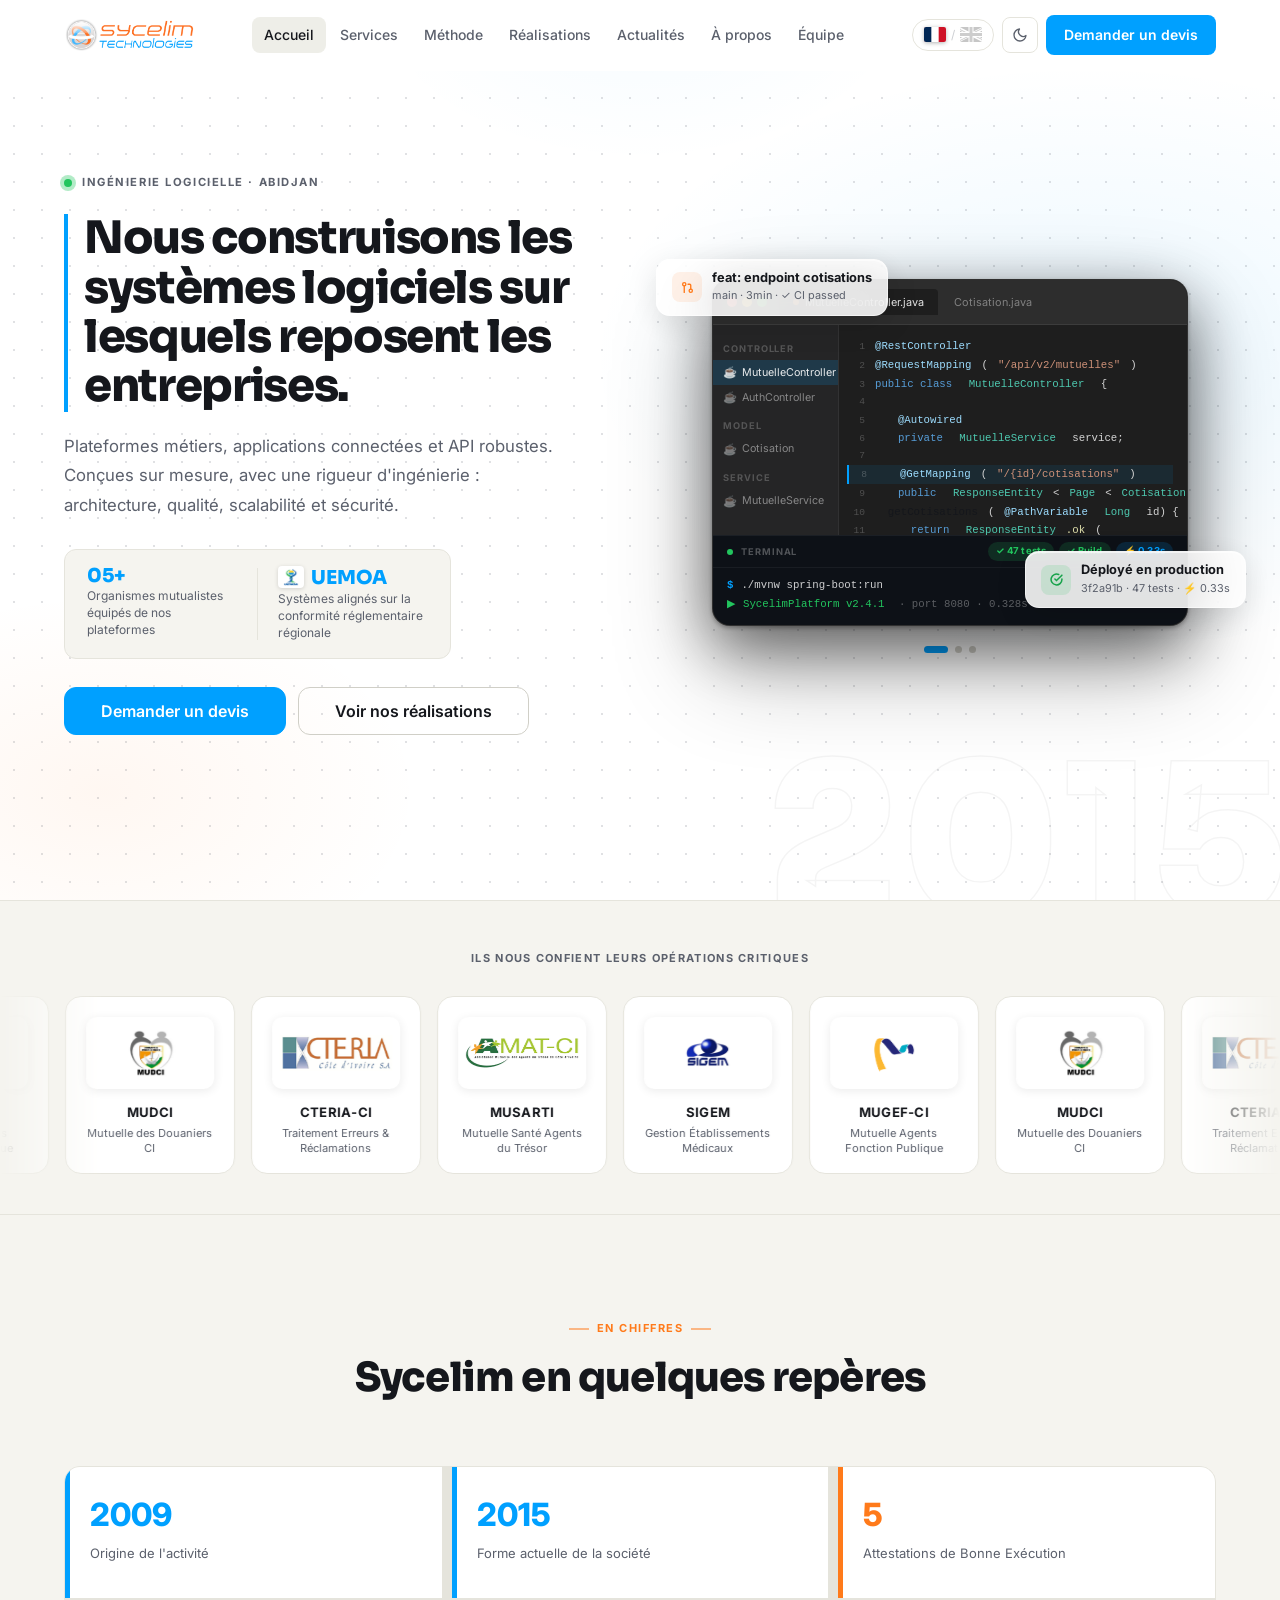
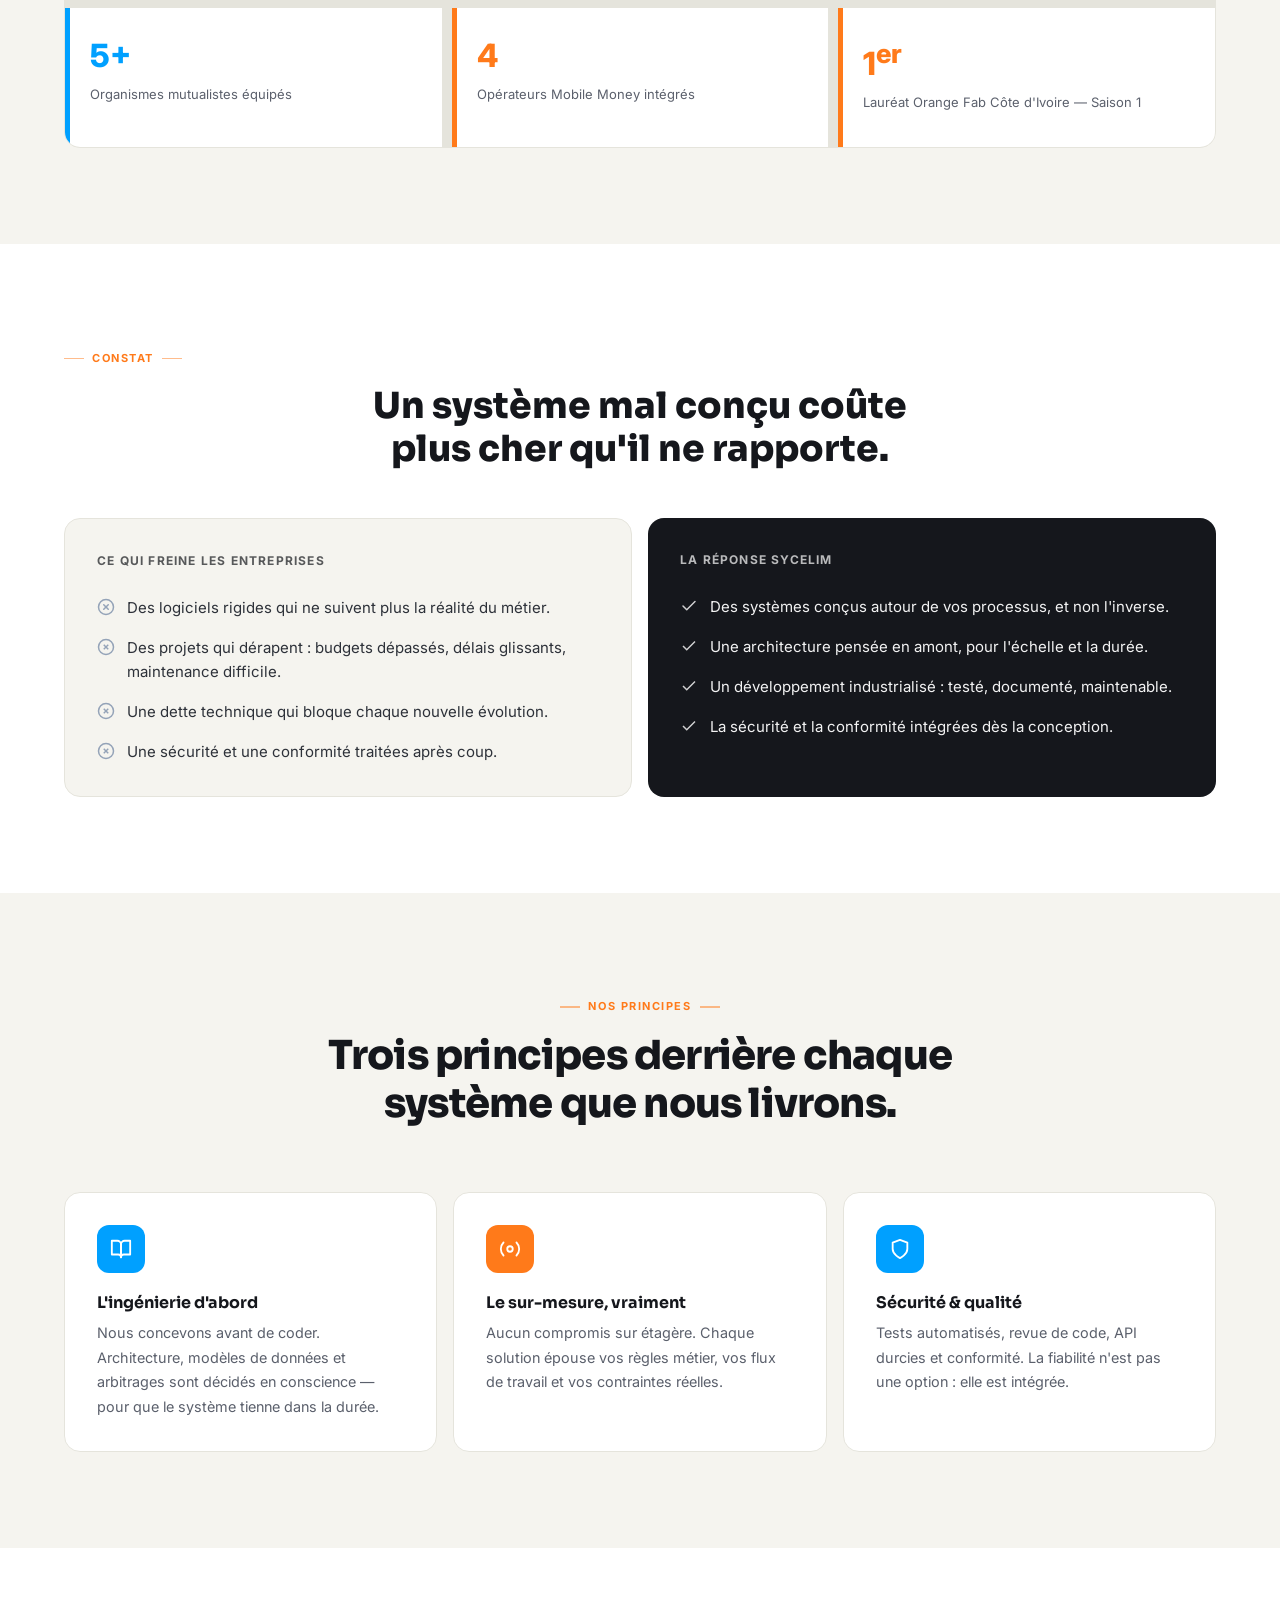
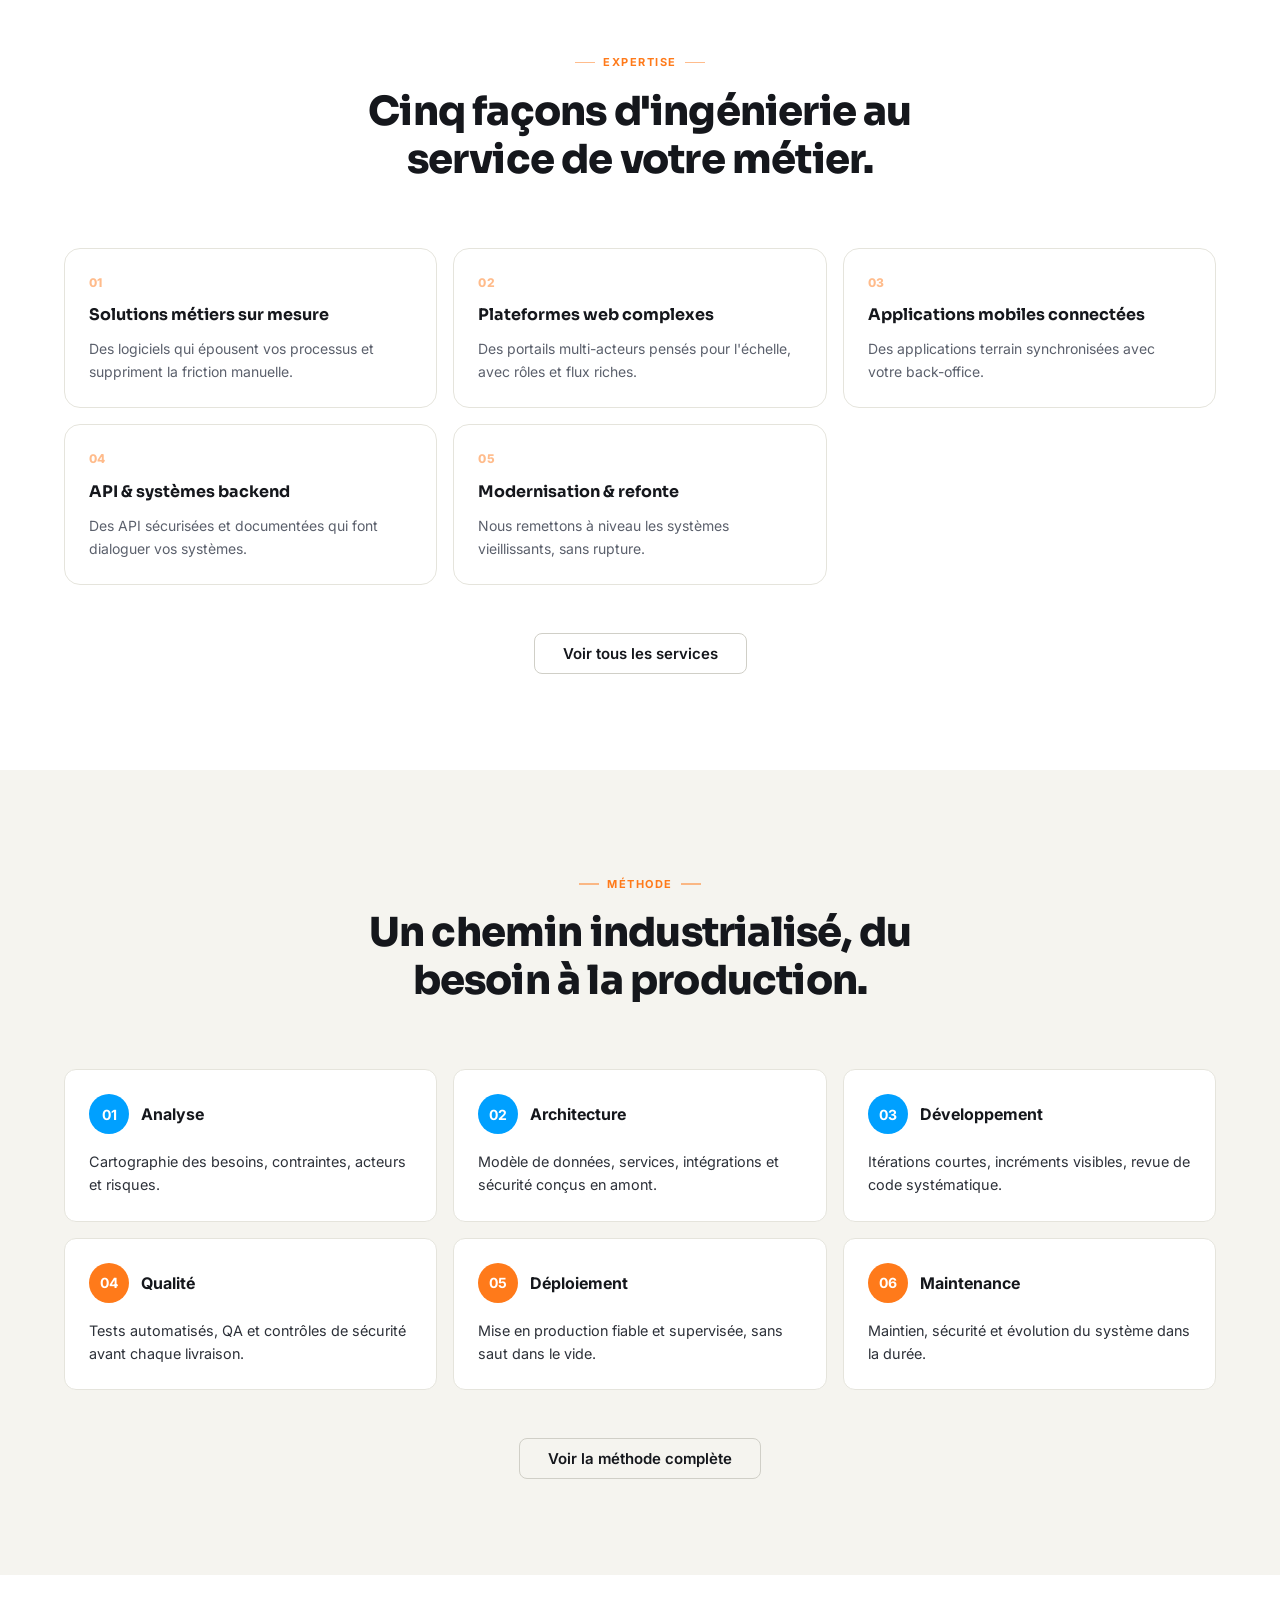
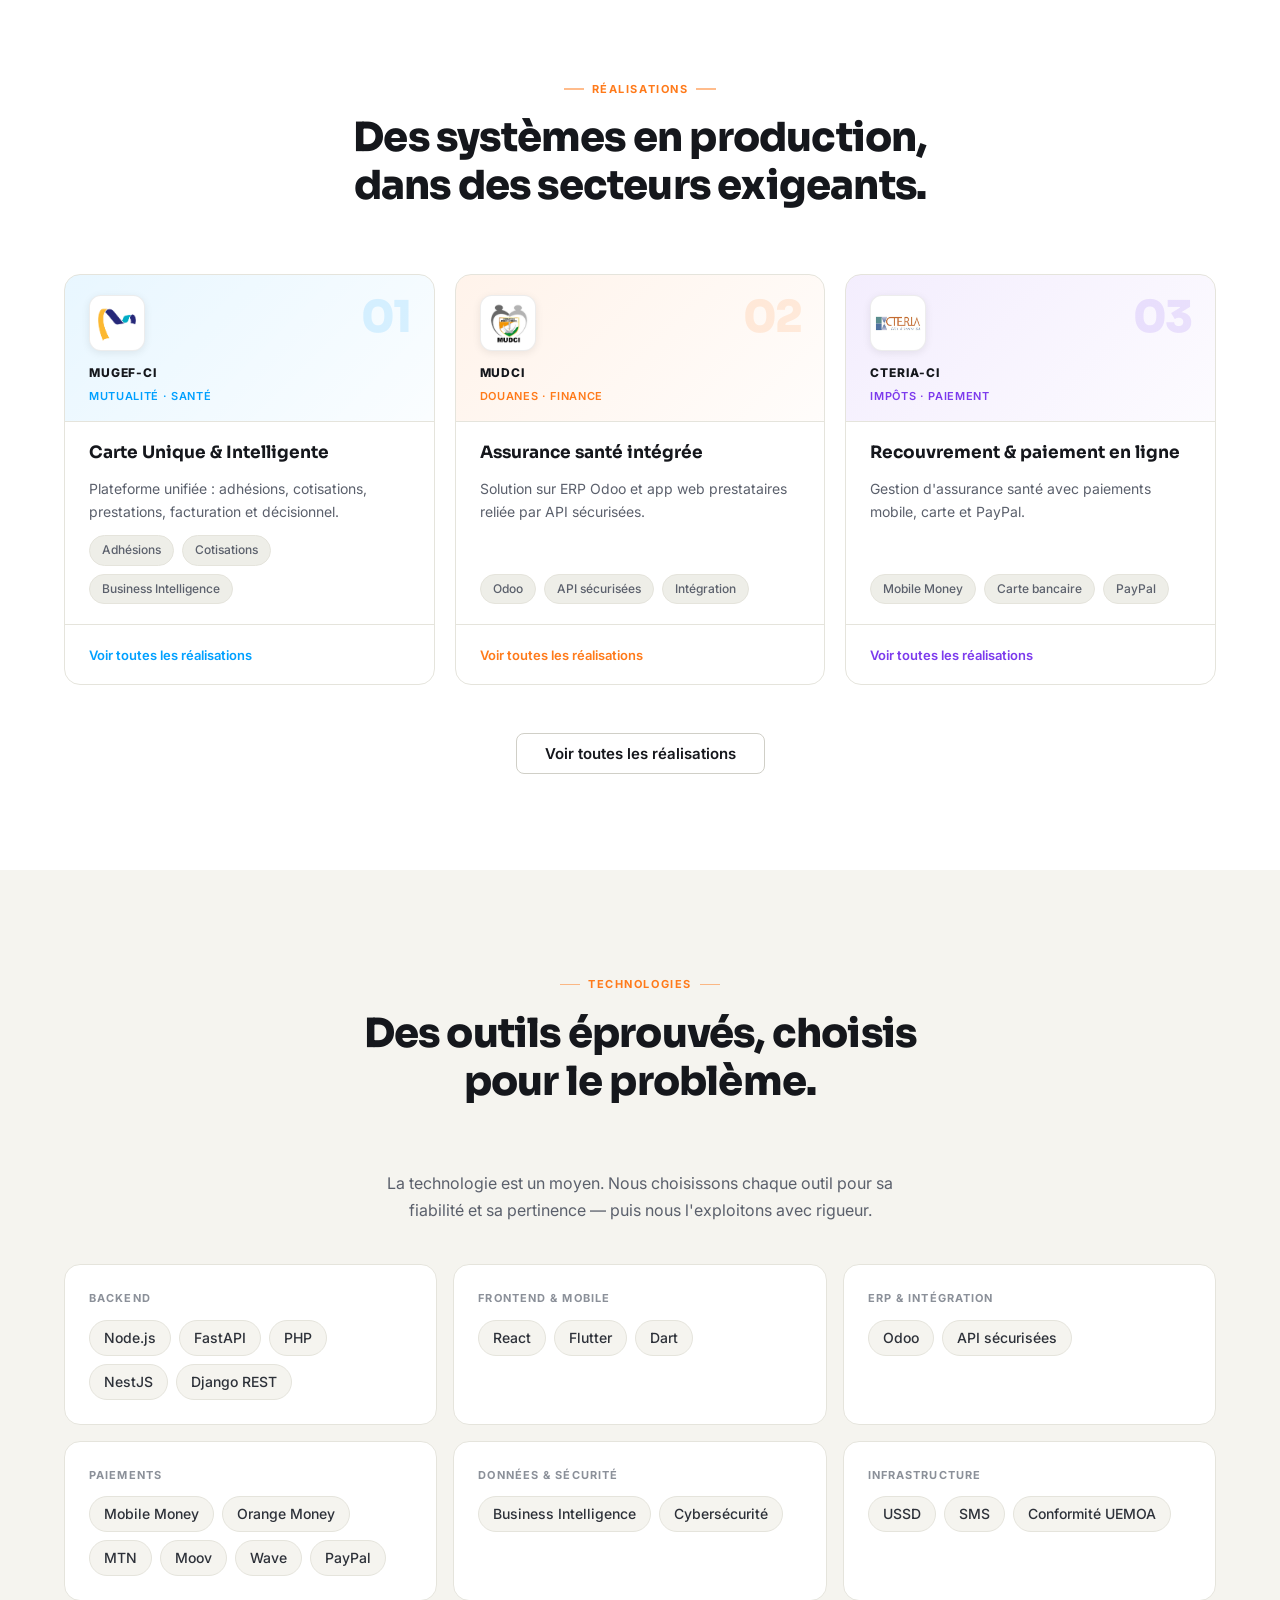
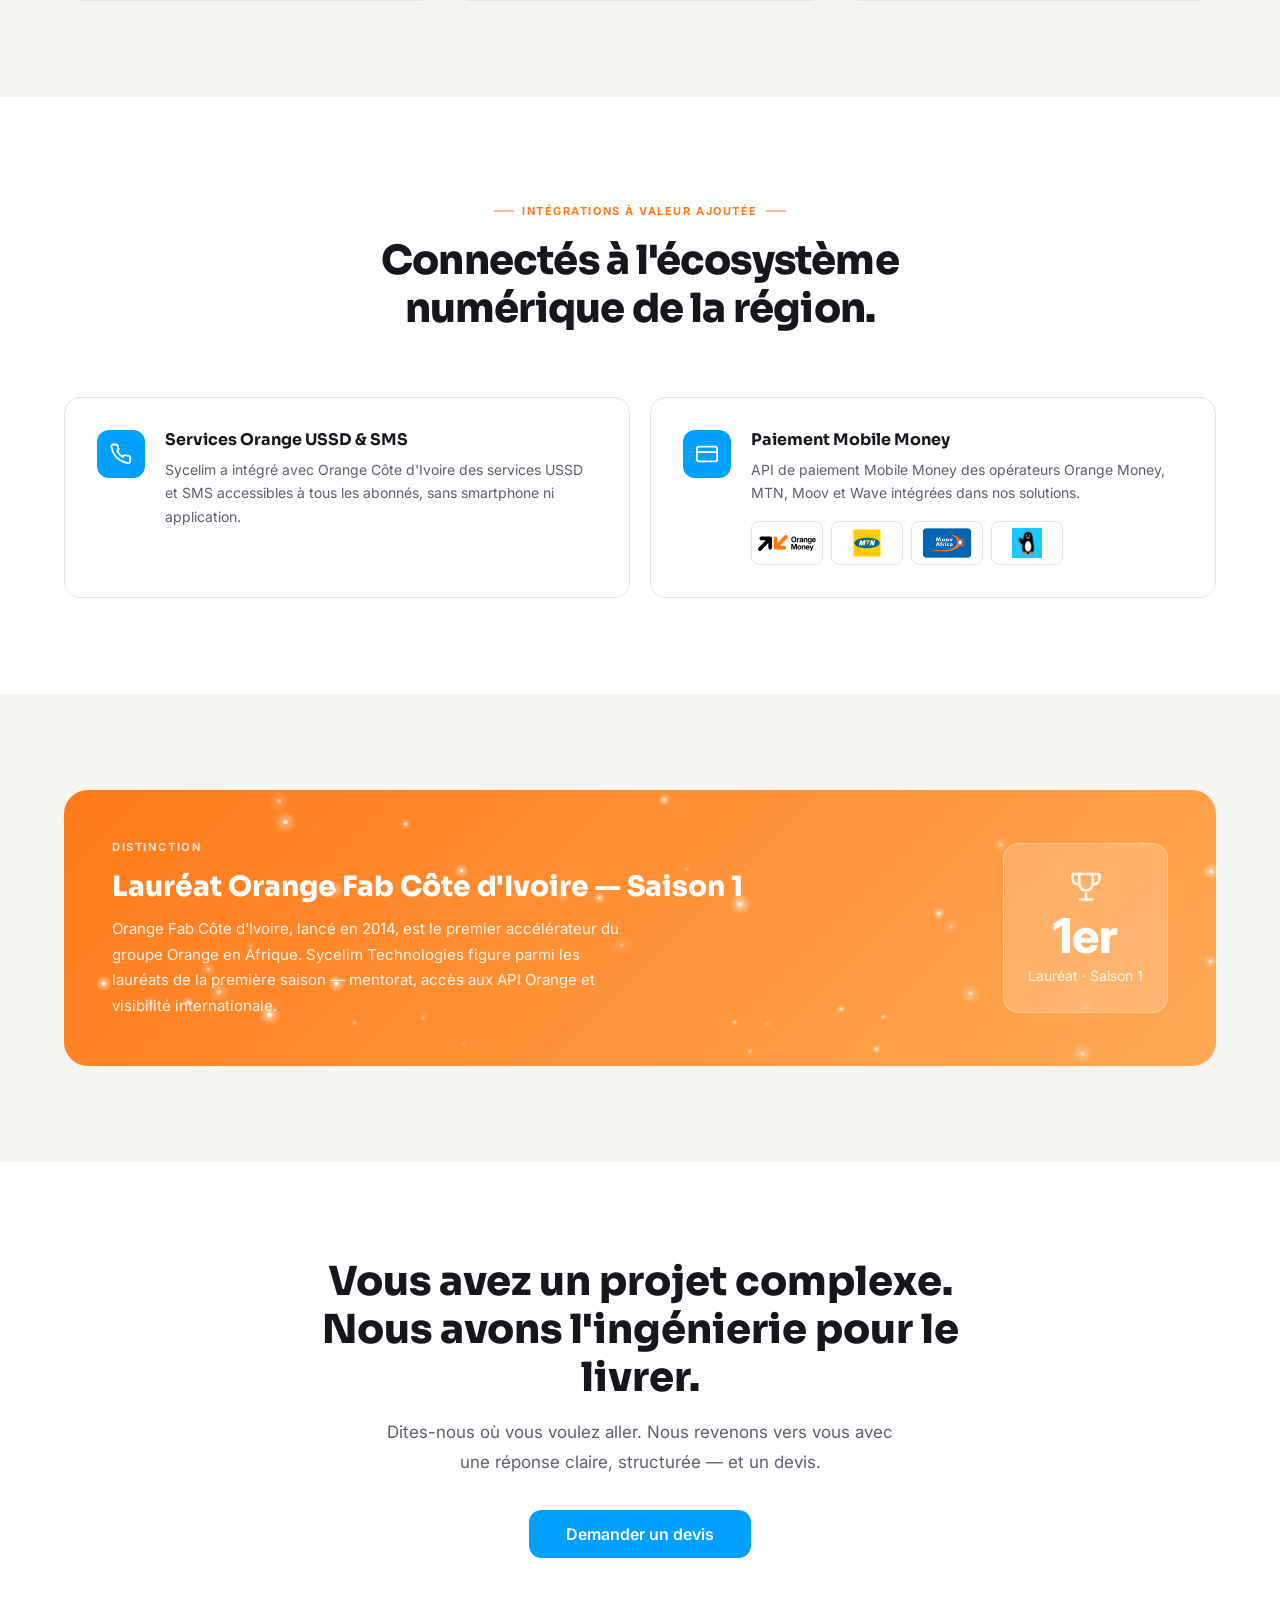
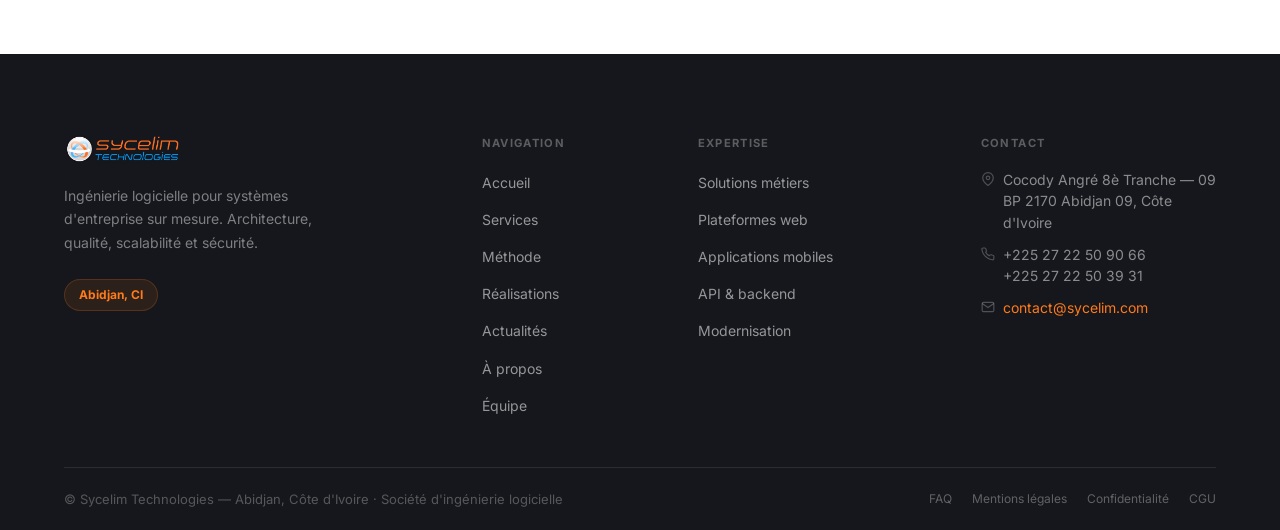
==== commit 58920263: "work in progress services pages" ====
--- a/index.html
+++ b/index.html
@@ -881,6 +881,10 @@
         <p class="orangefab-desc" data-i18n="fab.desc">Orange Fab Côte d'Ivoire, lancé en 2014, est le premier accélérateur du groupe Orange en Afrique. Sycelim Technologies figure parmi les lauréats de la première saison — mentorat, accès aux API Orange et visibilité internationale.</p>
       </div>
       <div class="orangefab-badge" aria-label="1er lauréat saison 1">
+        <svg class="orangefab-trophy" viewBox="0 0 24 24" fill="none" aria-hidden="true">
+          <path d="M8 21h8M12 17v4M7 4H4a1 1 0 0 0-1 1v2a4 4 0 0 0 4 4h.5M17 4h3a1 1 0 0 1 1 1v2a4 4 0 0 1-4 4h-.5" stroke="currentColor" stroke-width="1.75" stroke-linecap="round" stroke-linejoin="round"/>
+          <path d="M7.5 4h9v6.5a4.5 4.5 0 0 1-9 0V4Z" stroke="currentColor" stroke-width="1.75" stroke-linecap="round" stroke-linejoin="round"/>
+        </svg>
         <span class="orangefab-num" data-i18n="fab.num">1er</span>
         <div class="orangefab-sub" data-i18n="fab.sub">Lauréat · Saison 1</div>
       </div>
--- a/css/style.css
+++ b/css/style.css
@@ -1943,6 +1943,13 @@
   white-space: nowrap;
   min-width: 140px;
 }
+.orangefab-trophy {
+  width: 36px;
+  height: 36px;
+  display: block;
+  margin: 0 auto 8px;
+  opacity: 0.9;
+}
 .orangefab-num {
   font-size: 3rem;
   font-weight: 800;
@@ -3438,6 +3445,17 @@
 }
 .svc-block--alt .svc-visual-col {
   order: -1;
+}
+.svc-img-frame {
+  margin: 0;
+  border-radius: 16px;
+  overflow: hidden;
+  box-shadow: 0 24px 64px rgba(0, 0, 0, 0.15);
+}
+.svc-img-frame img {
+  width: 100%;
+  height: auto;
+  display: block;
 }
 
 /* ── Content side ── */
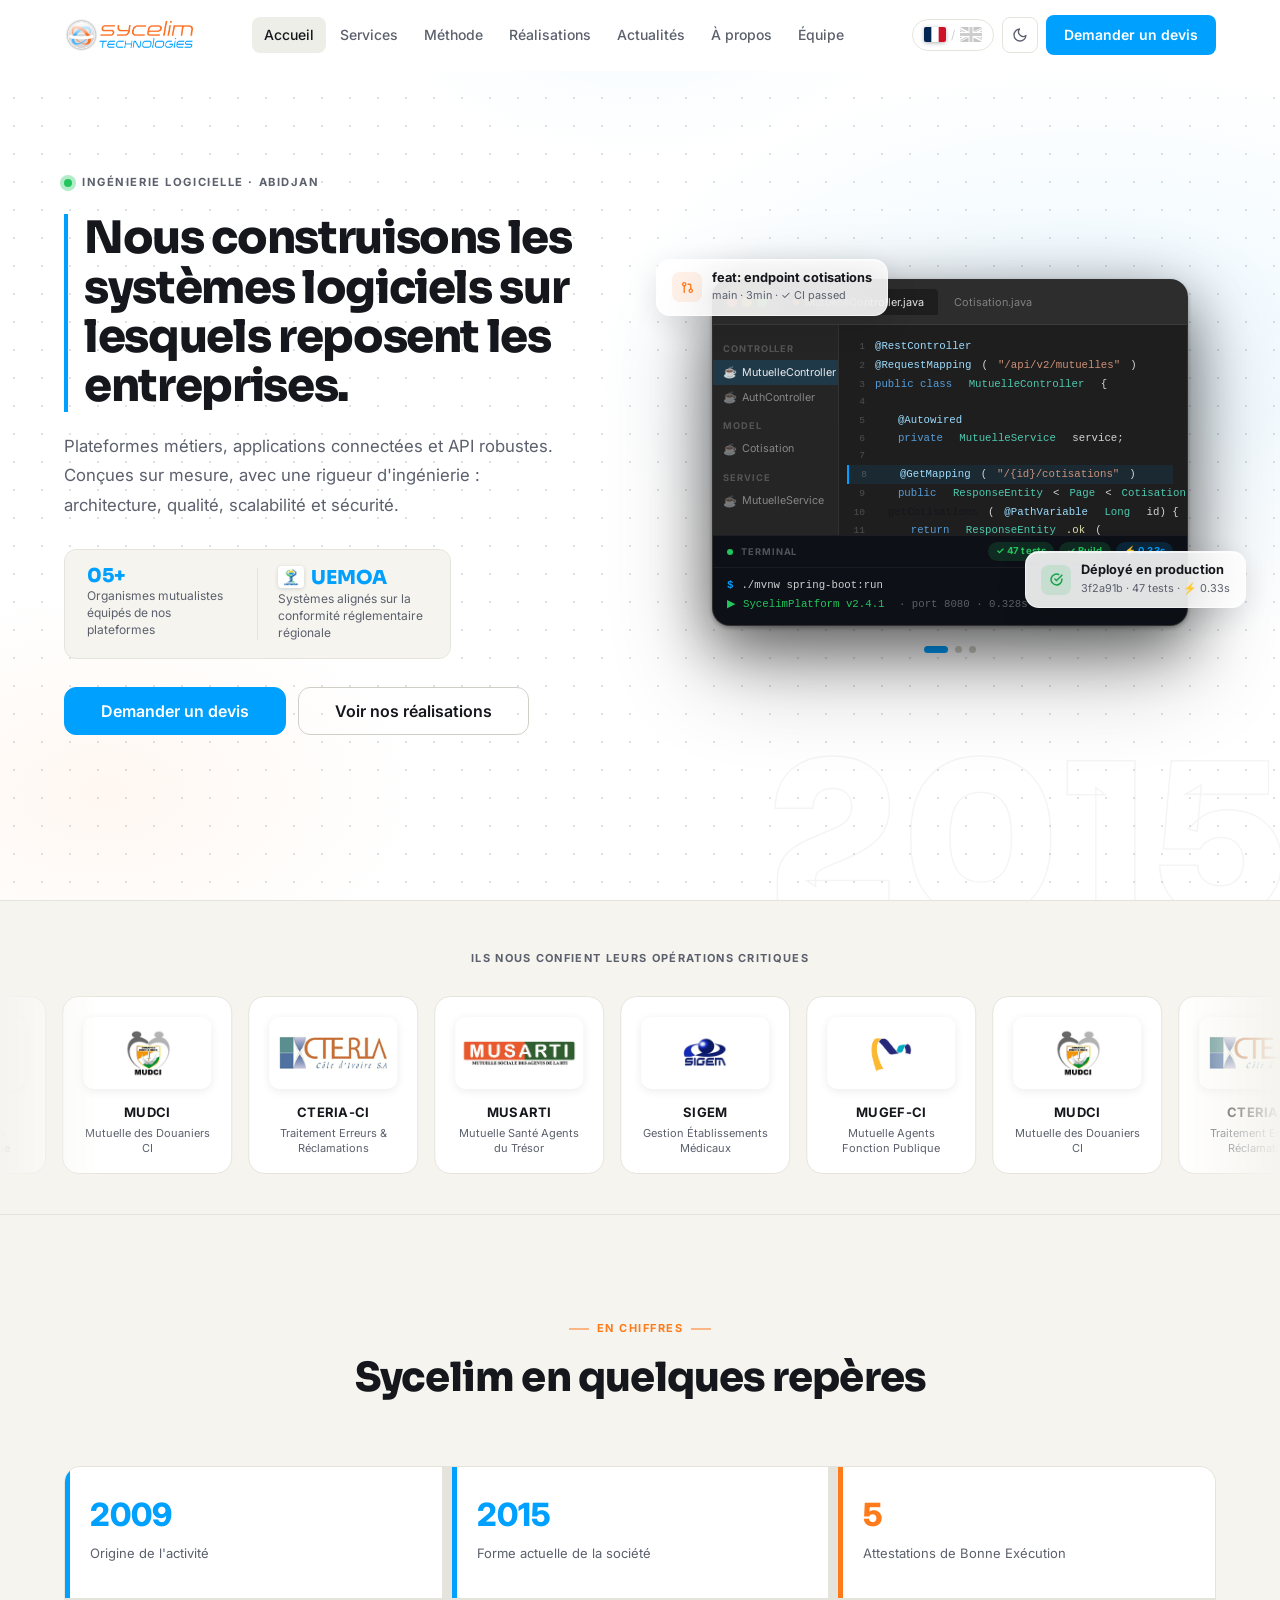
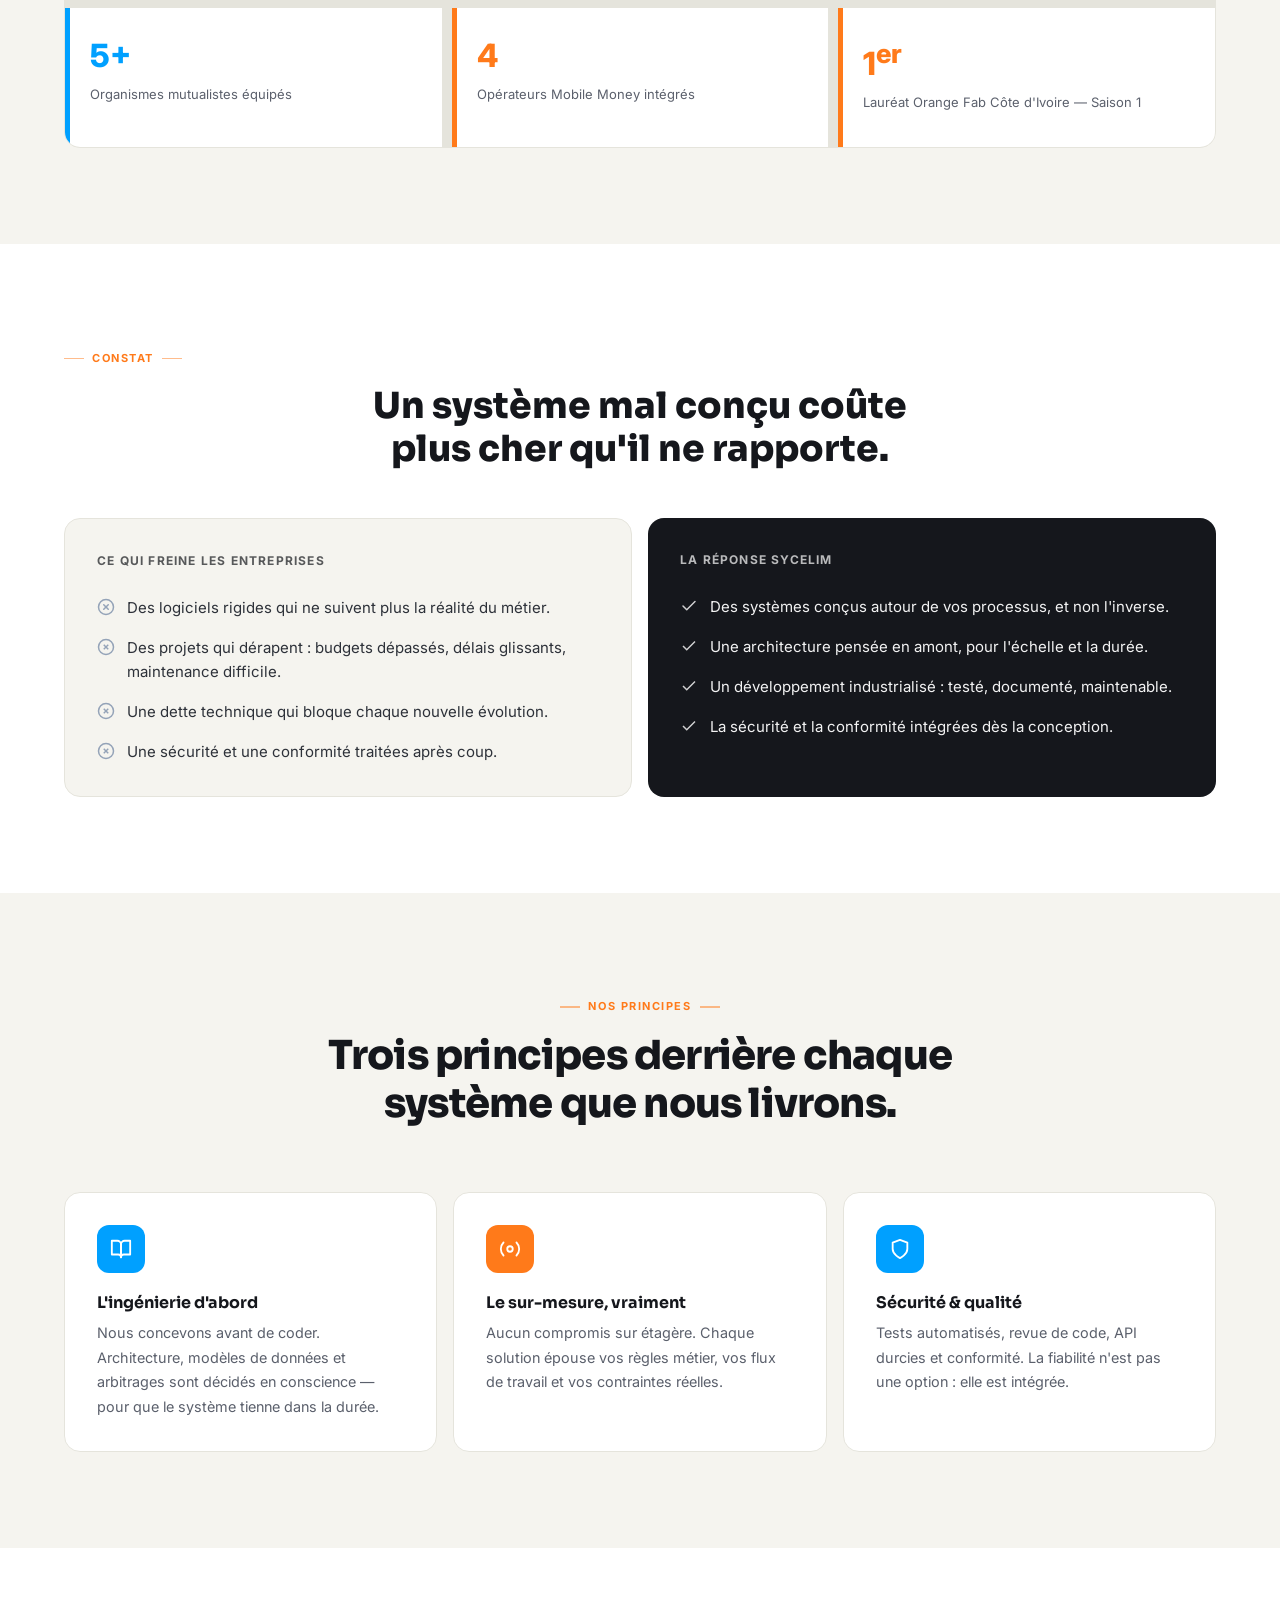
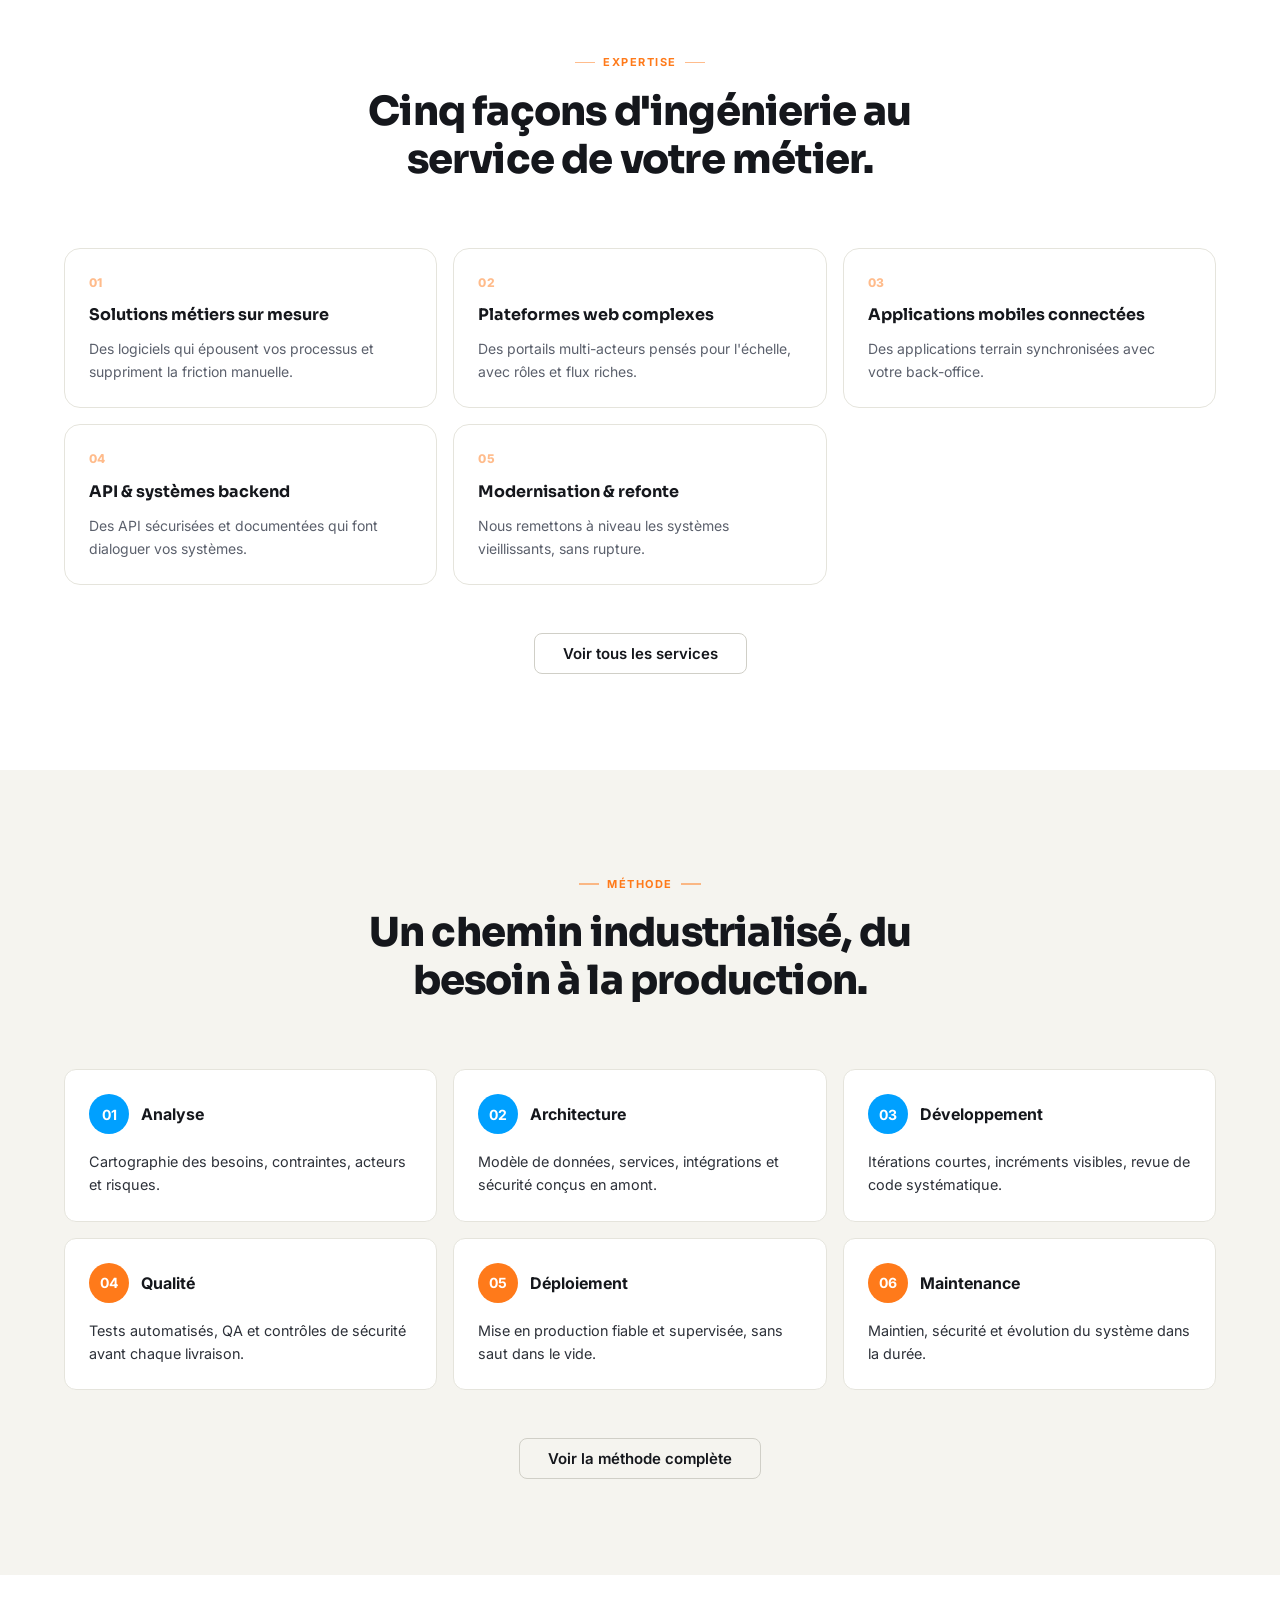
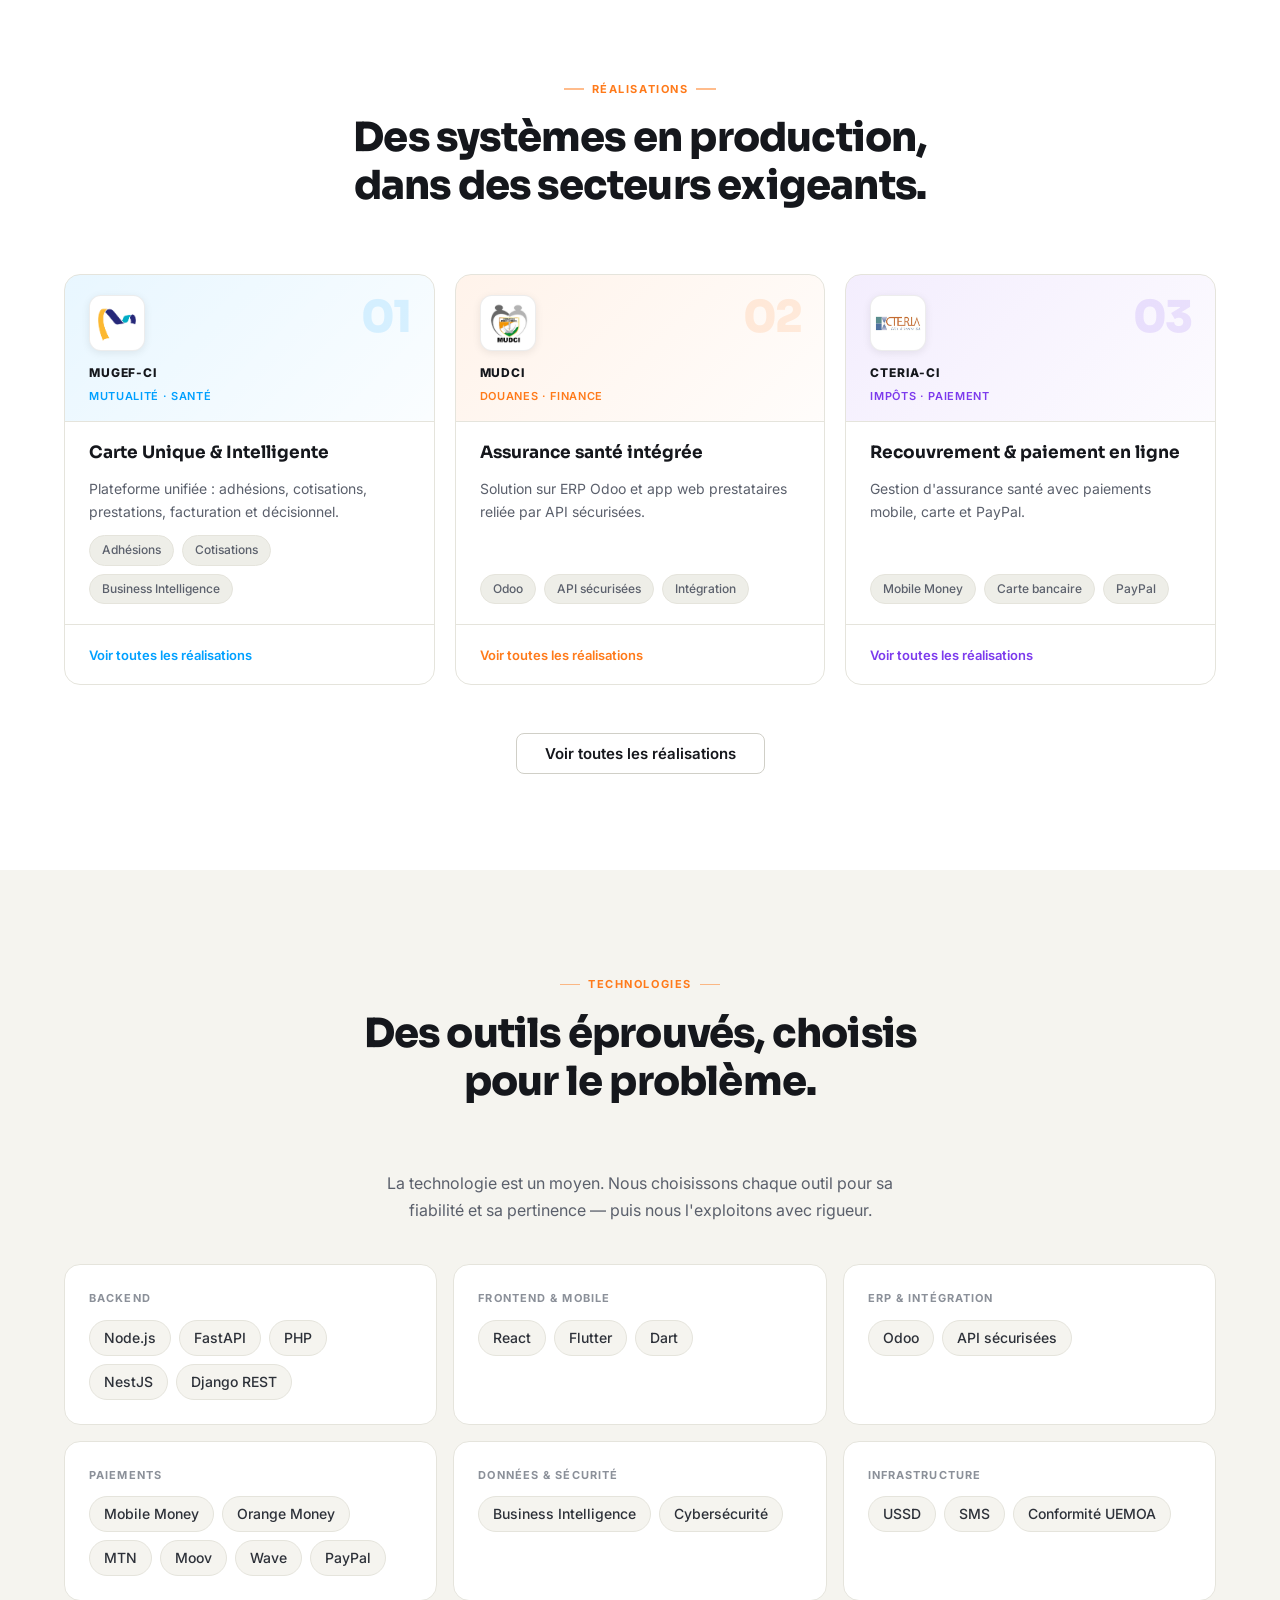
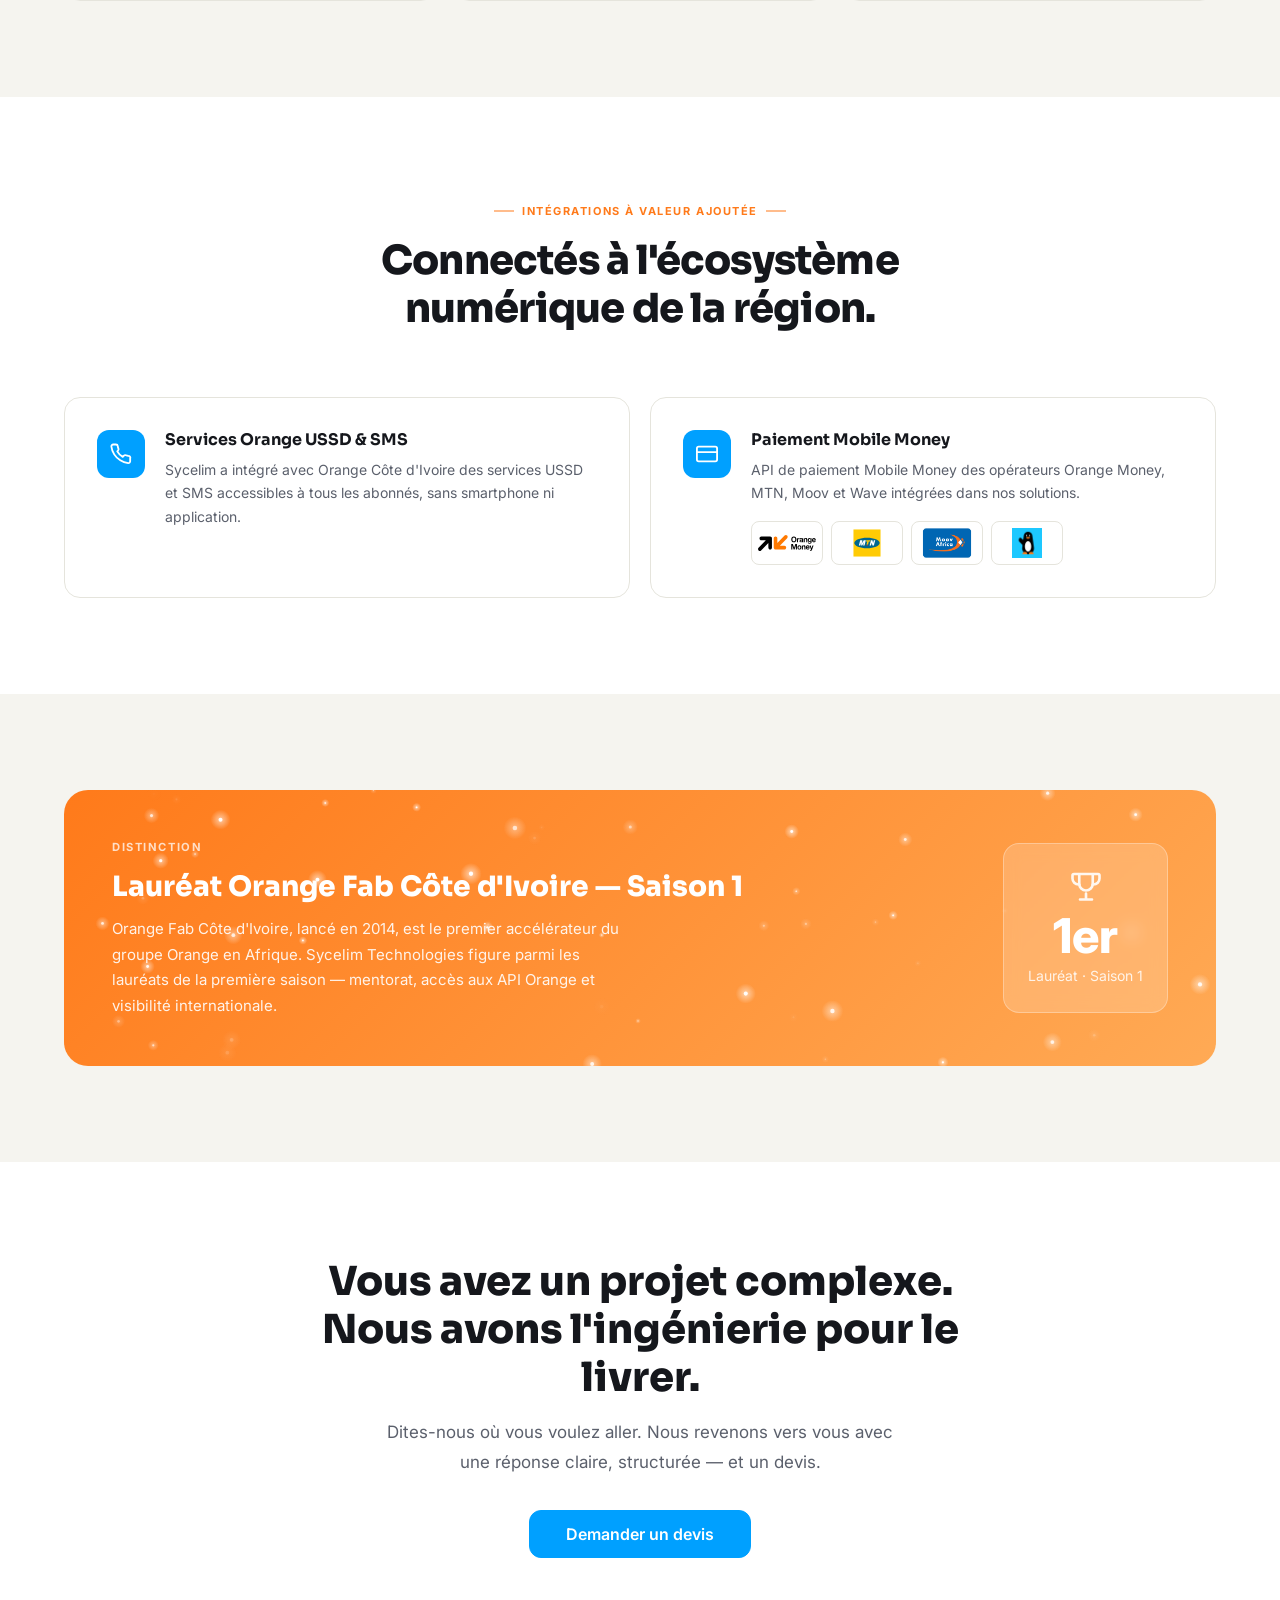
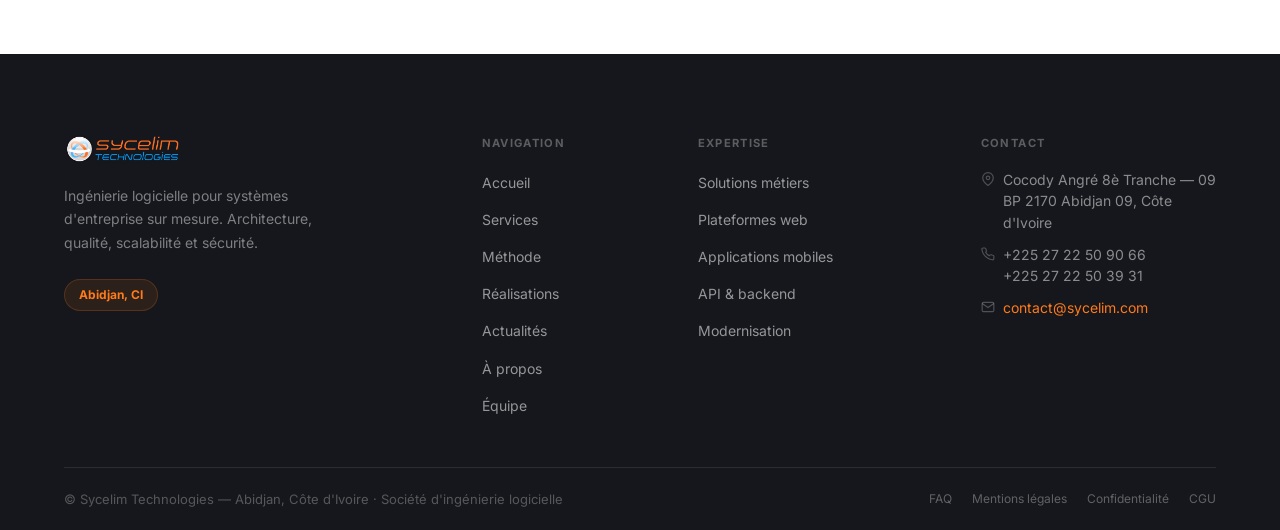
==== commit 39c12ae7: "methode  page done" ====
--- a/index.html
+++ b/index.html
@@ -395,7 +395,7 @@
         </div>
       </article>
       <article class="client-card">
-        <div class="client-logo-wrap"><img src="images/logo-musarti.png" alt="MUSARTI" class="client-logo-img" /></div>
+        <div class="client-logo-wrap"><img src="images/logo-musarti.jpeg" alt="MUSARTI" class="client-logo-img" /></div>
         <div class="client-card-info">
           <div class="client-card-name">MUSARTI</div>
           <div class="client-card-desc">Mutuelle Santé Agents du Trésor</div>
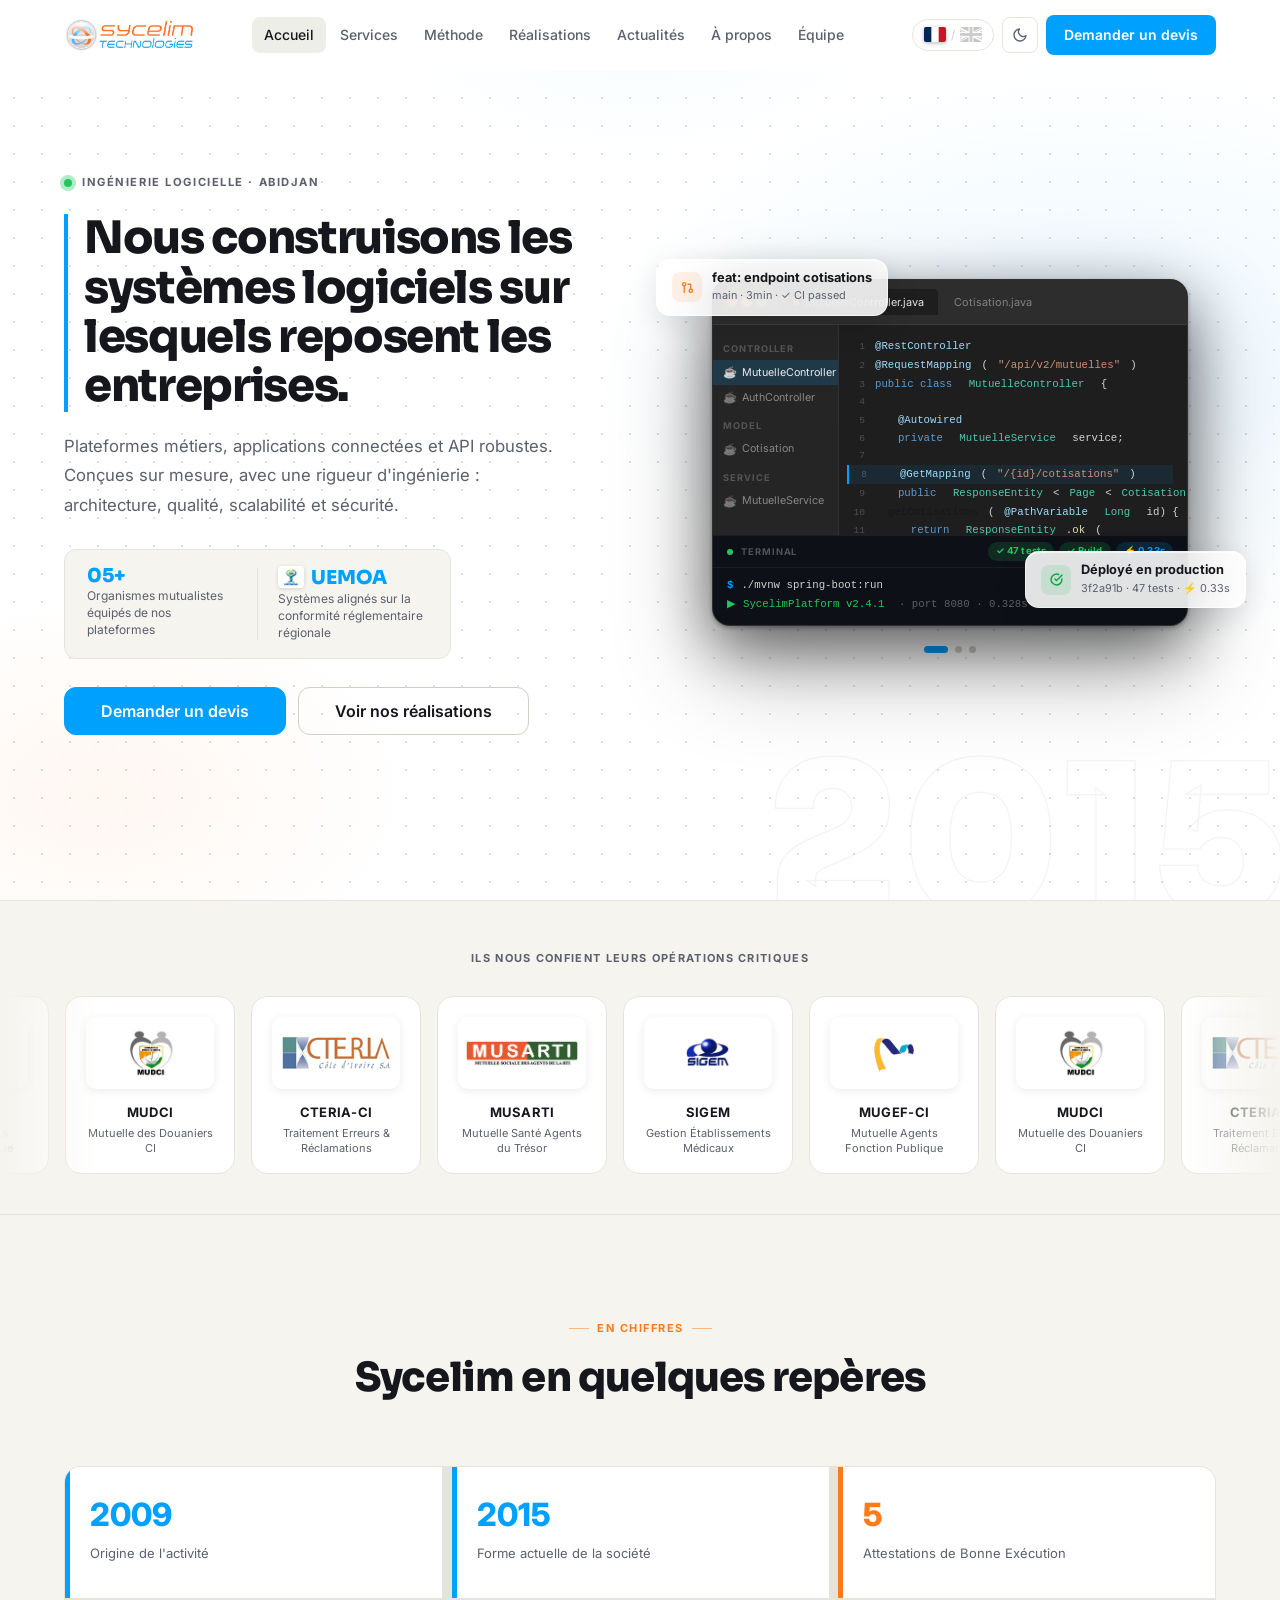
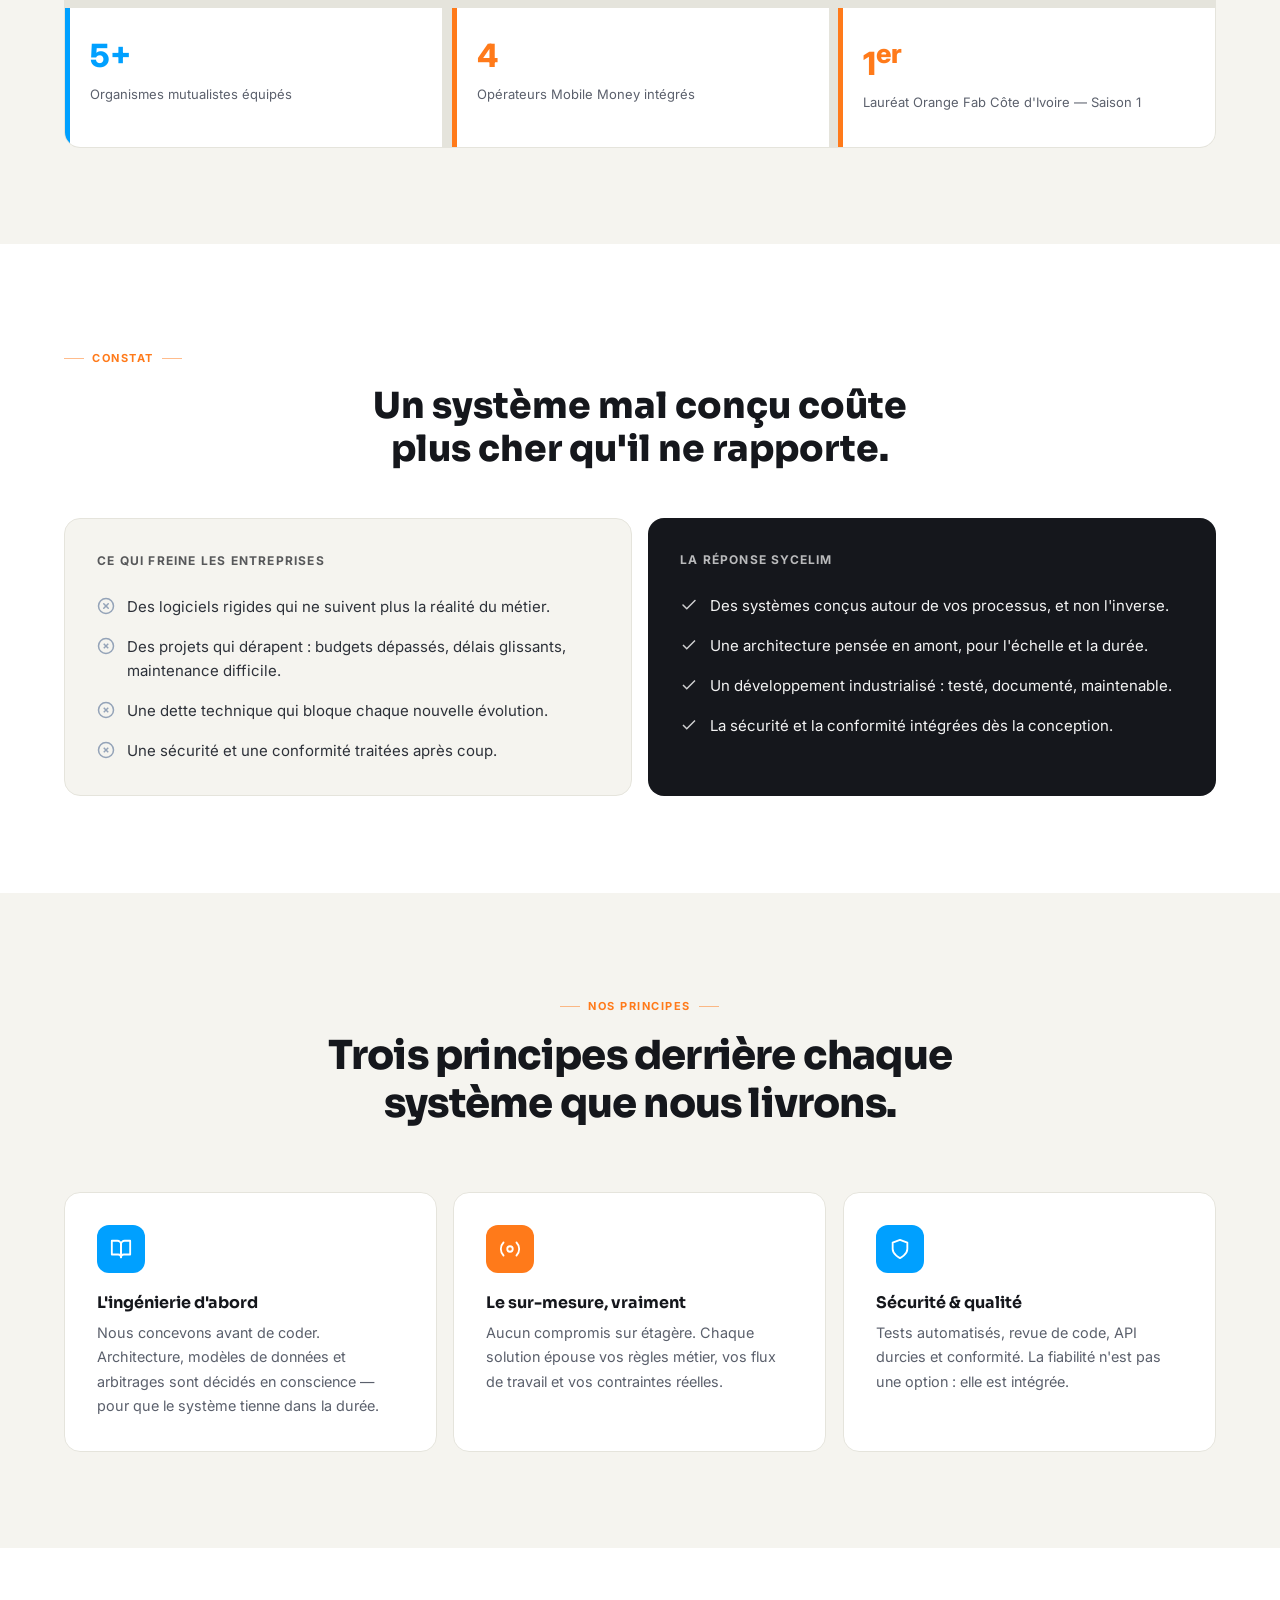
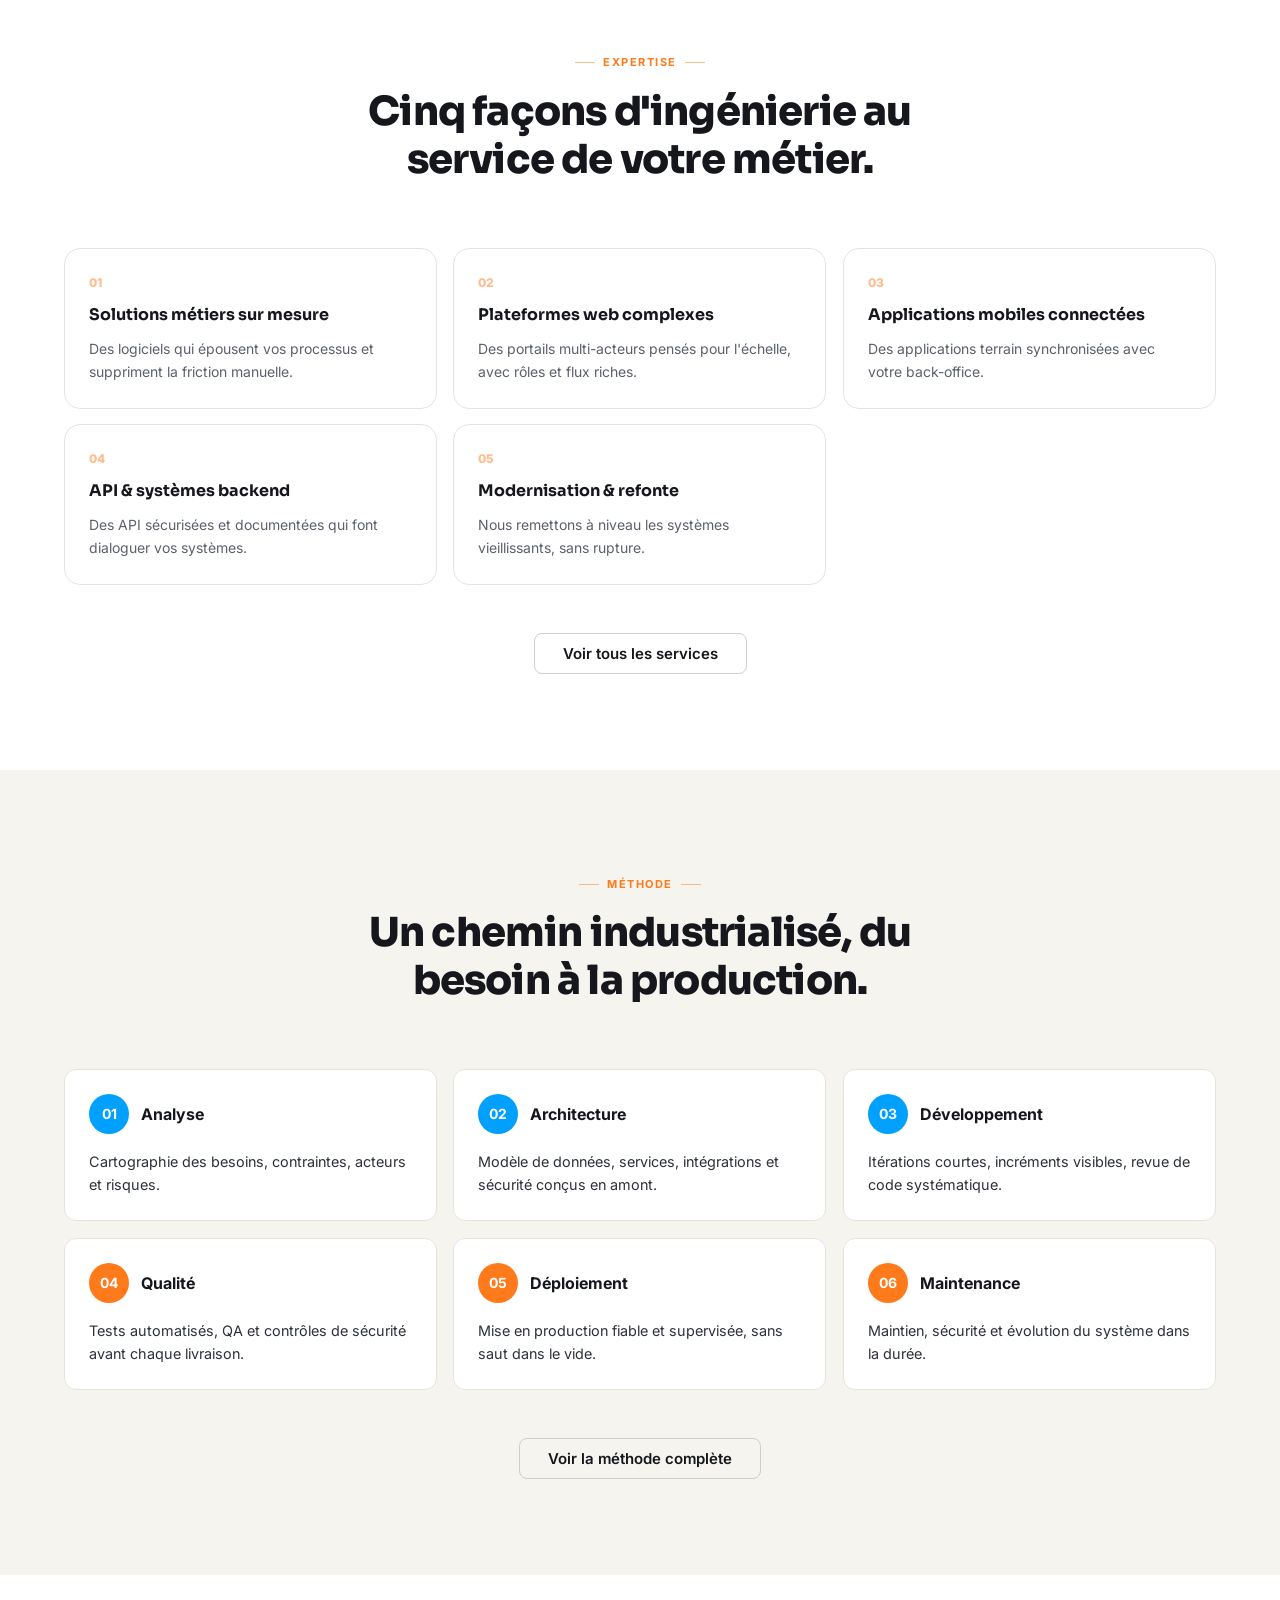
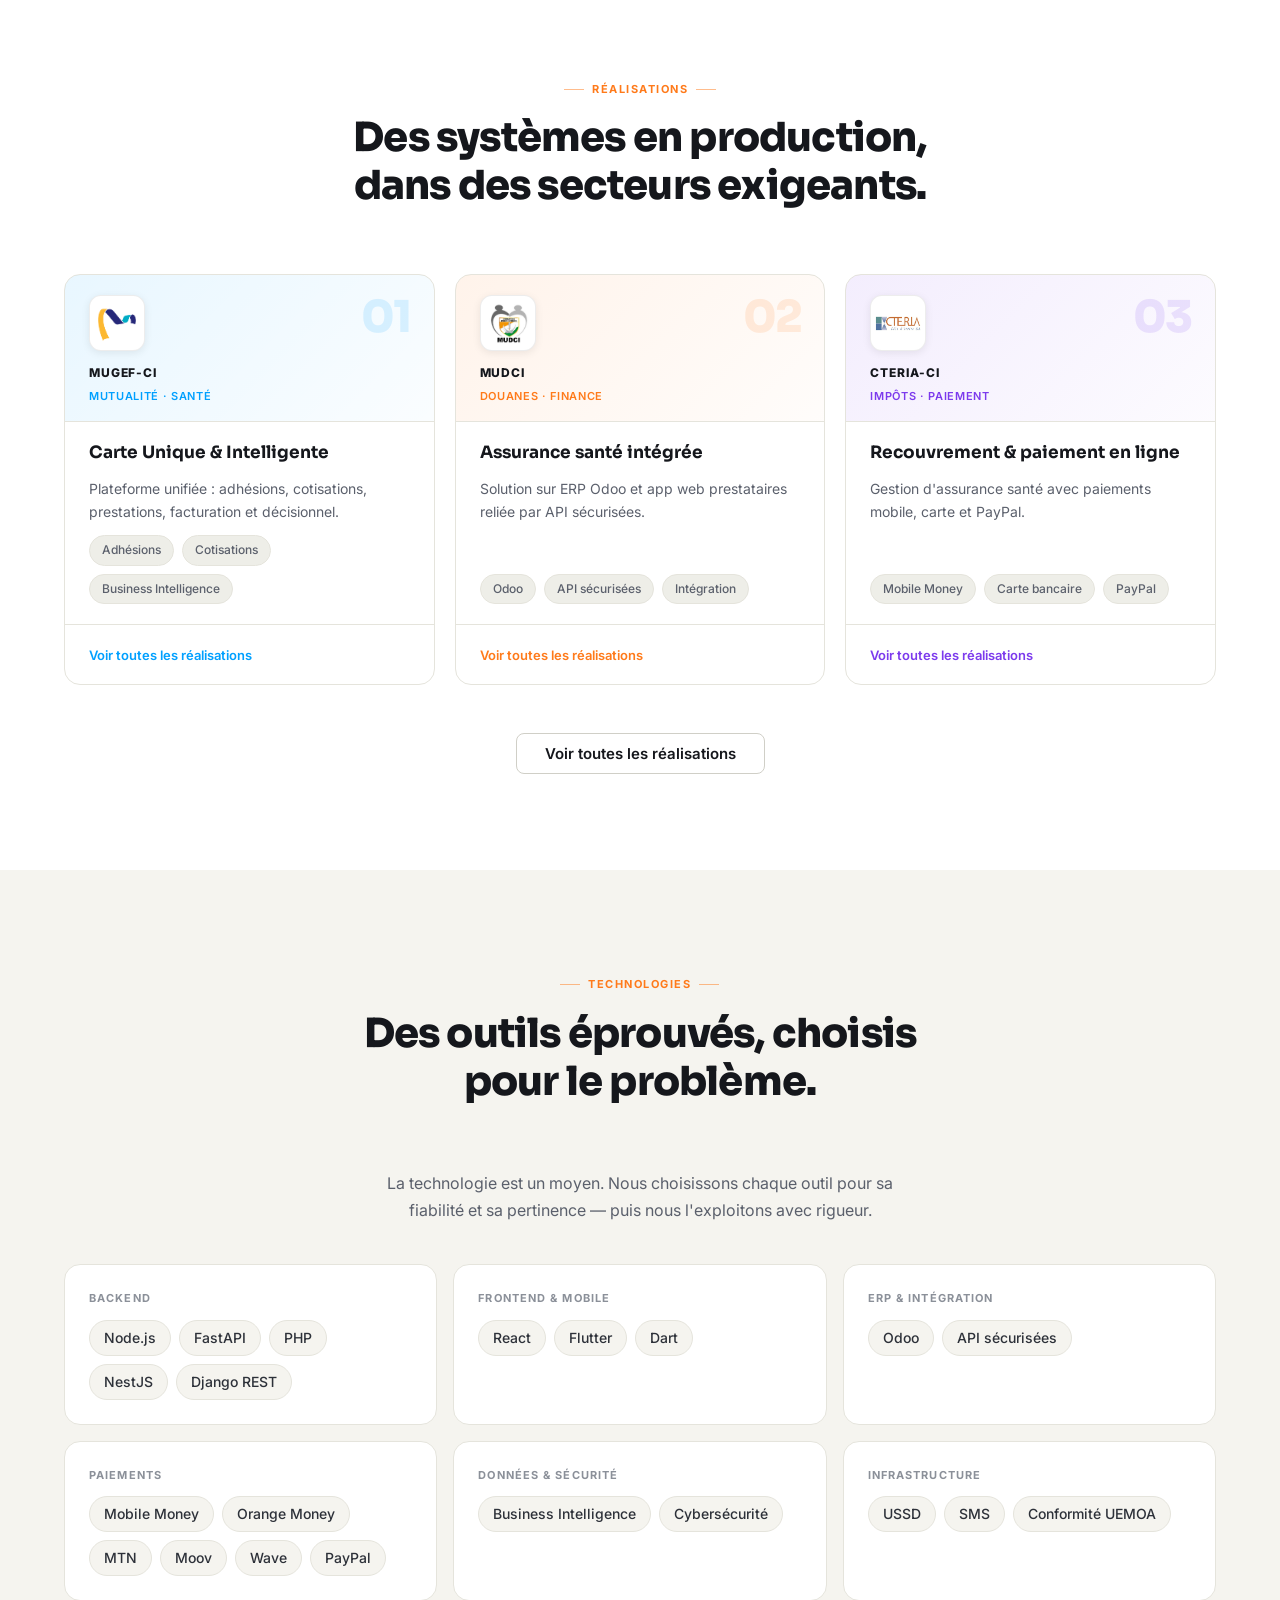
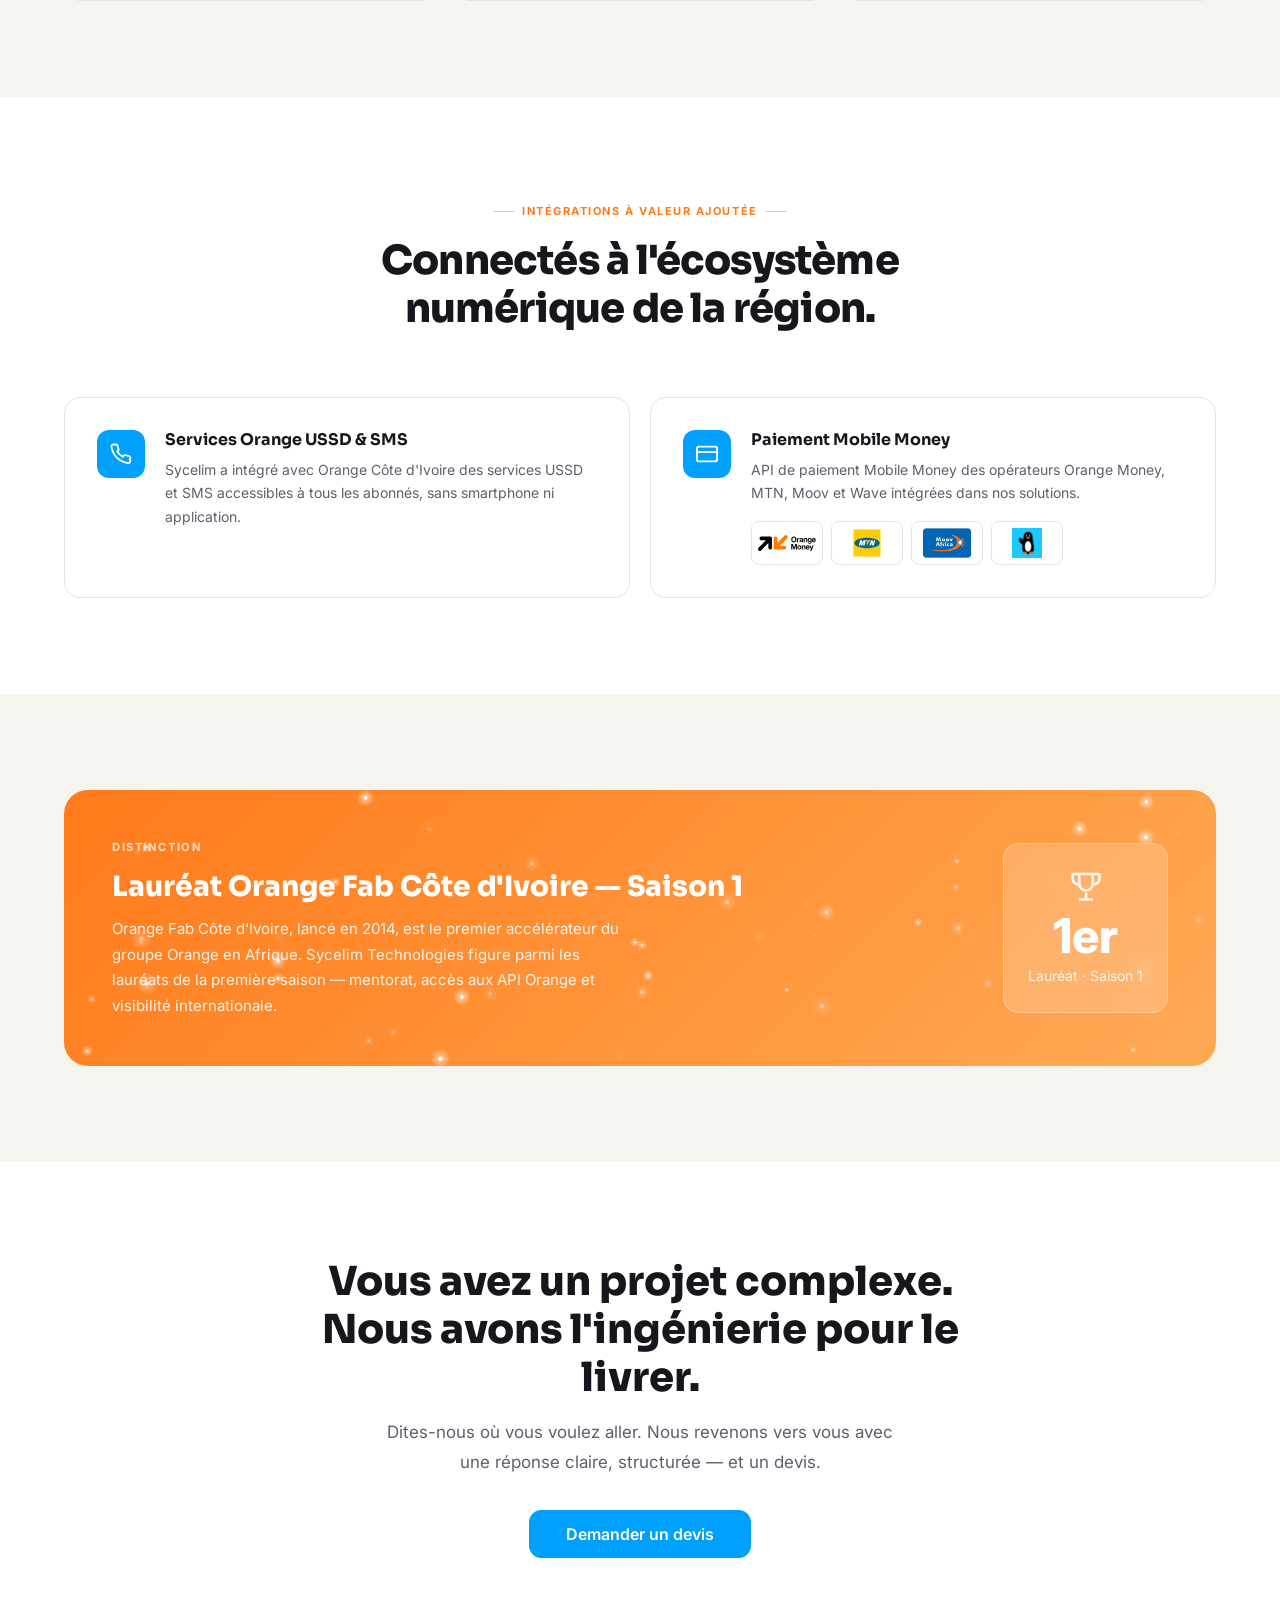
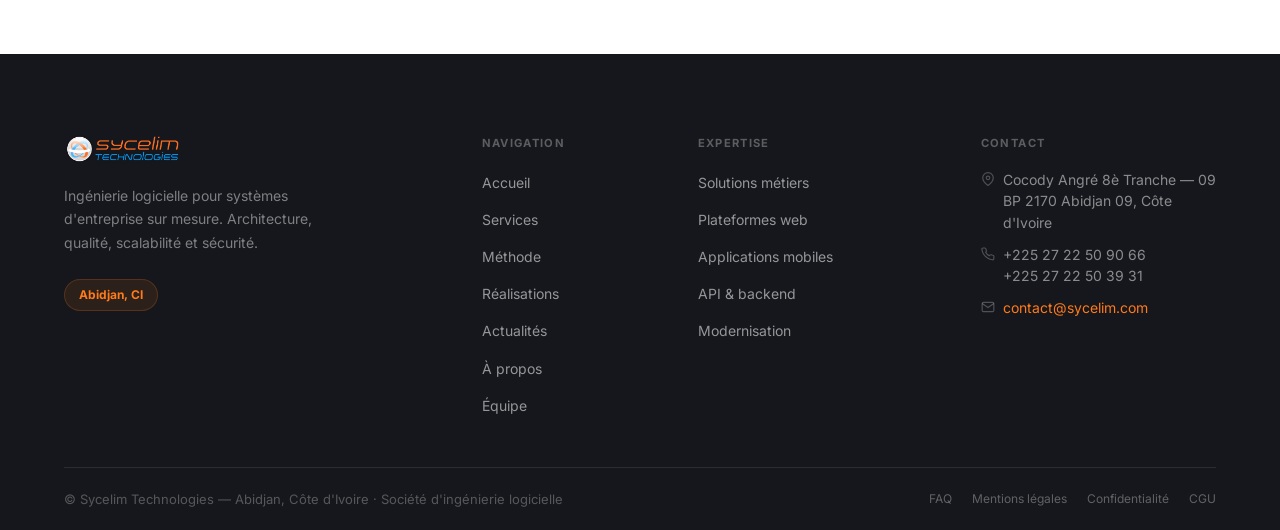
==== commit a94ba6ea: "actualité dark mode done" ====
--- a/index.html
+++ b/index.html
@@ -2,6 +2,7 @@
 <html lang="fr" data-theme="light">
 <head>
   <meta charset="UTF-8" />
+  <script>!function(){var t=localStorage.getItem('sycelim-theme')||(matchMedia('(prefers-color-scheme:dark)').matches?'dark':'light');document.documentElement.setAttribute('data-theme',t)}()</script>
   <meta name="viewport" content="width=device-width, initial-scale=1.0" />
   <title>Sycelim Technologies — Ingénierie logicielle, Abidjan</title>
   <meta name="description" content="Sycelim Technologies — SSII spécialisée en ingénierie logicielle sur mesure : plateformes métiers, applications mobiles, API et modernisation. Abidjan, Côte d'Ivoire." />
--- a/css/style.css
+++ b/css/style.css
@@ -58,6 +58,9 @@
   /* Transitions */
   --t: 200ms ease;
   --t-lg: 350ms ease;
+
+  /* Alias — used widely in sub-pages */
+  --muted: var(--text-muted);
 }
 
 /* Dark theme */
@@ -65,10 +68,12 @@
   --bg: #0c1220;
   --bg-2: #111827;
   --bg-3: #1e293b;
+  --ink: #f1f5f9;
   --text: #f1f5f9;
   --text-2: #cbd5e1;
   --text-muted: #94a3b8;
   --text-subtle: #475569;
+  --muted: #94a3b8;
   --border: #1e293b;
   --border-2: #334155;
   --nav-bg: rgba(12, 18, 32, 0.96);
@@ -80,6 +85,19 @@
   --sh-md: 0 4px 6px rgba(0, 0, 0, 0.45);
   --sh-lg: 0 10px 15px rgba(0, 0, 0, 0.4);
   --sh-xl: 0 20px 25px rgba(0, 0, 0, 0.5);
+}
+
+/* ─── Dark mode: preserve intentionally dark surfaces ─── */
+[data-theme="dark"] .ps-col--solution,
+[data-theme="dark"] .pos-col--yes {
+  background: var(--bg-3);
+  color: #f1f5f9;
+}
+[data-theme="dark"] .mth-final-cta {
+  background: #080d18;
+}
+[data-theme="dark"] .about-vision-card {
+  background: #1a2235;
 }
 
 /* === RESET === */
@@ -1343,6 +1361,7 @@
   max-width: 100%;
   height: 48px;
   object-fit: contain;
+  mix-blend-mode: multiply;
 }
 .client-monogram {
   font-family: "Sora", sans-serif;
@@ -3292,6 +3311,8 @@
   position: relative;
   z-index: 1;
   max-width: 760px;
+  margin: 0 auto;
+  text-align: center;
 }
 .svc-page-hero-title {
   font-size: clamp(2rem, 4.5vw, 3.25rem);
@@ -3306,13 +3327,14 @@
   color: var(--text-muted);
   line-height: 1.75;
   max-width: 580px;
-  margin-bottom: 0;
+  margin: 0 auto;
 }
 
 /* ── Hero pills ── */
 .svc-hero-pills {
   display: flex;
   flex-wrap: wrap;
+  justify-content: center;
   gap: 10px;
   margin-top: 36px;
 }
@@ -4204,21 +4226,49 @@
   position: relative;
   padding: var(--s96) 0 var(--s80);
   overflow: hidden;
+  background: var(--bg-2);
 }
 .mth-hero-bg {
   position: absolute;
   inset: 0;
-  background: radial-gradient(
-    ellipse 70% 60% at 50% 0%,
-    rgba(0, 160, 255, 0.07) 0%,
-    transparent 65%
+  pointer-events: none;
+  background:
+    radial-gradient(
+      ellipse 60% 70% at 90% 30%,
+      rgba(0, 160, 255, 0.07) 0%,
+      transparent 60%
+    ),
+    radial-gradient(
+      ellipse 40% 40% at 5% 80%,
+      rgba(255, 122, 26, 0.05) 0%,
+      transparent 55%
+    );
+}
+.mth-hero-bg::after {
+  content: '';
+  position: absolute;
+  inset: 0;
+  pointer-events: none;
+  background-image: radial-gradient(
+    circle,
+    rgba(15, 23, 42, 0.07) 1px,
+    transparent 1px
   );
-  pointer-events: none;
+  background-size: 28px 28px;
+}
+[data-theme="dark"] .mth-hero-bg::after {
+  background-image: radial-gradient(
+    circle,
+    rgba(255, 255, 255, 0.05) 1px,
+    transparent 1px
+  );
 }
 .mth-hero-inner {
   max-width: 820px;
   margin: 0 auto;
   text-align: center;
+  position: relative;
+  z-index: 1;
 }
 .mth-hero-title {
   font-family: var(--font-head);
@@ -4244,24 +4294,23 @@
   gap: 8px;
 }
 .mth-hero-pill {
-  display: flex;
-  align-items: center;
-  gap: 6px;
-  padding: 7px 14px;
-  background: var(--bg-2);
+  display: inline-flex;
+  align-items: center;
+  gap: 8px;
+  padding: 9px 18px;
+  background: var(--card-bg);
   border: 1px solid var(--border);
-  border-radius: 9999px;
+  border-radius: var(--r999);
   font-size: 0.875rem;
-  font-weight: 500;
-  color: var(--ink);
+  font-weight: 600;
+  color: var(--text);
   text-decoration: none;
-  transition:
-    border-color 0.2s,
-    transform 0.2s;
+  transition: all var(--t);
 }
 .mth-hero-pill:hover {
-  border-color: var(--blue);
+  border-color: var(--border-2);
   transform: translateY(-2px);
+  box-shadow: 0 4px 14px rgba(0, 0, 0, 0.08);
 }
 .mth-hero-pill-n {
   font-family: var(--font-head);
@@ -4292,12 +4341,12 @@
 .mth-principle-icon {
   width: 44px;
   height: 44px;
-  background: rgba(0, 160, 255, 0.1);
+  background: var(--blue);
   border-radius: var(--r12);
   display: flex;
   align-items: center;
   justify-content: center;
-  color: var(--blue);
+  color: #fff;
   margin-bottom: var(--s16);
 }
 .mth-principle-title {
@@ -4814,7 +4863,7 @@
   font-size: 0.6875rem;
 }
 .mth-qa-score.green {
-  color: #34d399;
+  color: #00a0ff;
 }
 .mth-qa-score.amber {
   color: #fbbf24;
@@ -4851,9 +4900,9 @@
   border: 1px solid rgba(255, 255, 255, 0.1);
 }
 .mth-qa-badge.green {
-  background: rgba(5, 150, 105, 0.12);
-  color: #34d399;
-  border-color: rgba(5, 150, 105, 0.2);
+  background: rgba(0, 160, 255, 0.12);
+  color: #00a0ff;
+  border-color: rgba(0, 160, 255, 0.2);
 }
 
 /* --- MOCKUP 05 — Pipeline --- */
@@ -5110,20 +5159,50 @@
   padding: var(--s80) 0 var(--s64);
   position: relative;
   overflow: hidden;
+  background: var(--bg-2);
   border-bottom: 1px solid var(--border);
 }
 .inner-hero-bg {
   position: absolute;
   inset: 0;
-  background: radial-gradient(
-    ellipse 65% 55% at 50% 0%,
-    rgba(0, 160, 255, 0.065) 0%,
-    transparent 60%
+  pointer-events: none;
+  background:
+    radial-gradient(
+      ellipse 60% 70% at 90% 30%,
+      rgba(0, 160, 255, 0.07) 0%,
+      transparent 60%
+    ),
+    radial-gradient(
+      ellipse 40% 40% at 5% 80%,
+      rgba(255, 122, 26, 0.05) 0%,
+      transparent 55%
+    );
+}
+.inner-hero-bg::after {
+  content: '';
+  position: absolute;
+  inset: 0;
+  pointer-events: none;
+  background-image: radial-gradient(
+    circle,
+    rgba(15, 23, 42, 0.07) 1px,
+    transparent 1px
   );
-  pointer-events: none;
+  background-size: 28px 28px;
+}
+[data-theme="dark"] .inner-hero-bg::after {
+  background-image: radial-gradient(
+    circle,
+    rgba(255, 255, 255, 0.05) 1px,
+    transparent 1px
+  );
 }
 .inner-hero-inner {
   max-width: 760px;
+  margin: 0 auto;
+  text-align: center;
+  position: relative;
+  z-index: 1;
 }
 .inner-hero-title {
   font-family: var(--font-head);
@@ -5139,6 +5218,8 @@
   color: var(--muted);
   line-height: 1.7;
   max-width: 620px;
+  margin-left: auto;
+  margin-right: auto;
 }
 
 /* ============================================================
@@ -5294,6 +5375,7 @@
   width: 50px;
   height: 50px;
   object-fit: contain;
+  mix-blend-mode: multiply;
 }
 .real-case-card-logo-placeholder {
   font-family: var(--font-head);
@@ -5368,9 +5450,10 @@
   font-weight: 700;
   text-transform: uppercase;
   letter-spacing: 0.07em;
-  color: var(--muted);
+  background: #0f172a;
+  color: #fff;
   padding: var(--s12) var(--s16);
-  border-bottom: 2px solid var(--border);
+  border-bottom: none;
   white-space: nowrap;
 }
 .real-ref-table td {
@@ -5379,12 +5462,21 @@
   font-size: 0.9375rem;
   color: var(--ink);
   vertical-align: middle;
+  transition: background 0.15s;
+}
+.real-ref-table td:first-child {
+  border-left: 3px solid transparent;
+  transition: border-color 0.15s, background 0.15s;
+  font-weight: 600;
+}
+.real-ref-table tbody tr:hover td {
+  background: rgba(0, 160, 255, 0.05);
+}
+.real-ref-table tbody tr:hover td:first-child {
+  border-left-color: #00a0ff;
 }
 .real-ref-table tr:last-child td {
   border-bottom: none;
-}
-.real-ref-table td:first-child {
-  font-weight: 600;
 }
 .real-ref-badge {
   display: inline-flex;
@@ -5477,21 +5569,15 @@
   gap: 12px;
 }
 .act-featured-visual {
-  background: var(--bg-2);
-  border: 1px solid var(--border);
   border-radius: var(--r16);
-  padding: var(--s32);
-  position: relative;
   overflow: hidden;
-}
-.act-featured-visual::before {
-  content: "";
-  position: absolute;
-  top: 0;
-  left: 0;
-  right: 0;
-  height: 3px;
-  background: var(--blue);
+  aspect-ratio: 4 / 3;
+}
+.act-featured-visual img {
+  width: 100%;
+  height: 100%;
+  object-fit: cover;
+  display: block;
 }
 .act-quote-block {
   font-family: var(--font-head);
@@ -5524,11 +5610,28 @@
   flex-direction: column;
   gap: 6px;
 }
+/* Card image */
+.act-card-img {
+  margin: calc(-1 * var(--s32)) calc(-1 * var(--s32)) var(--s24);
+  height: 200px;
+  overflow: hidden;
+  border-radius: var(--r16) var(--r16) 0 0;
+}
+.act-card-img img {
+  width: 100%;
+  height: 100%;
+  object-fit: cover;
+  display: block;
+  transition: transform 0.4s ease;
+}
+.act-card:hover .act-card-img img {
+  transform: scale(1.05);
+}
 /* Article grid */
 .act-grid {
   padding: var(--s64) 0;
   display: grid;
-  grid-template-columns: repeat(2, 1fr);
+  grid-template-columns: repeat(3, 1fr);
   gap: var(--s32);
 }
 .act-card {
@@ -5605,11 +5708,15 @@
 }
 /* Article full content sections */
 .act-article-section {
-  padding: var(--s64) 0;
+  padding: var(--s80) 0;
   border-top: 1px solid var(--border);
+}
+.act-article-inner {
   display: grid;
-  grid-template-columns: 200px 1fr;
+  grid-template-columns: 180px 1fr;
   gap: var(--s64);
+  max-width: 960px;
+  margin: 0 auto;
 }
 .act-article-aside {
   padding-top: 4px;
@@ -5662,6 +5769,13 @@
   display: flex;
   flex-direction: column;
   gap: 6px;
+}
+.act-prose h3 {
+  font-family: var(--font-head);
+  font-size: 1.125rem;
+  font-weight: 700;
+  color: var(--ink);
+  margin: var(--s32) 0 var(--s12);
 }
 .act-prose blockquote {
   border-left: 3px solid var(--blue);
@@ -5673,16 +5787,37 @@
   color: var(--ink);
   font-size: 1rem;
 }
+.act-article-fig {
+  margin: 0 0 var(--s40);
+  border-radius: var(--r16);
+  overflow: hidden;
+  box-shadow: 0 16px 48px rgba(0, 0, 0, 0.15);
+}
+.act-article-fig img {
+  width: 100%;
+  height: 340px;
+  object-fit: cover;
+  display: block;
+}
 @media (max-width: 1023px) {
   .act-featured-inner {
     grid-template-columns: 1fr;
   }
+  .act-featured-visual {
+    aspect-ratio: 16 / 9;
+    order: -1;
+  }
+  .act-grid {
+    grid-template-columns: repeat(2, 1fr);
+  }
+  .act-article-inner {
+    grid-template-columns: 1fr;
+    gap: var(--s24);
+  }
+}
+@media (max-width: 639px) {
   .act-grid {
     grid-template-columns: 1fr;
-  }
-  .act-article-section {
-    grid-template-columns: 1fr;
-    gap: var(--s24);
   }
 }
 
@@ -5912,16 +6047,19 @@
   background: linear-gradient(135deg, #ff7a1a, #ff9a3c);
   border-radius: var(--r16);
   display: flex;
+  flex-direction: column;
   align-items: center;
   justify-content: center;
+  gap: 4px;
   flex-shrink: 0;
   box-shadow: 0 8px 24px rgba(255, 122, 26, 0.3);
 }
 .about-fab-badge-num {
   font-family: var(--font-head);
-  font-size: 2rem;
+  font-size: 1.25rem;
   font-weight: 800;
   color: #fff;
+  line-height: 1;
 }
 .about-fab-content {
   flex: 1;
@@ -5963,6 +6101,76 @@
 /* ============================================================
    ÉQUIPE PAGE
    ============================================================ */
+.team-comp-section {
+  padding: var(--s80) 0;
+  border-bottom: 1px solid var(--border);
+}
+.team-comp-card {
+  max-width: 780px;
+  margin: 0 auto;
+  border: 1px solid var(--border);
+  border-radius: var(--r16);
+  background: var(--bg-2);
+  overflow: hidden;
+}
+.team-comp-list {
+  list-style: none;
+  margin: 0;
+  padding: 0;
+}
+.team-comp-item {
+  display: flex;
+  align-items: flex-start;
+  gap: var(--s20);
+  padding: var(--s20) var(--s32);
+  border-bottom: 1px solid var(--border);
+}
+.team-comp-item:last-child {
+  border-bottom: none;
+}
+.team-comp-count {
+  flex-shrink: 0;
+  min-width: 28px;
+  height: 28px;
+  border-radius: 9999px;
+  background: rgba(0,160,255,0.1);
+  color: var(--blue);
+  font-size: 0.8125rem;
+  font-weight: 700;
+  display: flex;
+  align-items: center;
+  justify-content: center;
+  padding: 0 10px;
+  border: 1px solid rgba(0,160,255,0.2);
+  white-space: nowrap;
+  margin-top: 2px;
+}
+.team-comp-count--orange {
+  background: rgba(255,122,26,0.1);
+  color: var(--orange);
+  border-color: rgba(255,122,26,0.2);
+}
+.team-comp-count--grey {
+  background: var(--bg);
+  color: var(--muted);
+  border-color: var(--border);
+}
+.team-comp-info {
+  display: flex;
+  flex-direction: column;
+  gap: 4px;
+}
+.team-comp-name {
+  font-family: var(--font-head);
+  font-size: 0.9375rem;
+  font-weight: 700;
+  color: var(--ink);
+}
+.team-comp-desc {
+  font-size: 0.875rem;
+  color: var(--muted);
+  line-height: 1.5;
+}
 .team-roles-section {
   padding: var(--s80) 0;
   border-bottom: 1px solid var(--border);
@@ -6253,68 +6461,83 @@
 .contact-assurance-card {
   background: var(--bg-2);
   border: 1px solid var(--border);
+  border-top: 3px solid var(--orange);
   border-radius: var(--r16);
-  padding: var(--s28);
+  padding: var(--s24);
 }
 .contact-assurance-title {
   font-family: var(--font-head);
-  font-size: 0.9375rem;
+  font-size: 1rem;
   font-weight: 700;
   color: var(--ink);
+  padding-bottom: var(--s16);
   margin-bottom: var(--s16);
+  border-bottom: 1px solid var(--border);
 }
 .contact-assurance-list {
   display: flex;
   flex-direction: column;
-  gap: var(--s12);
+  gap: 0;
 }
 .contact-assurance-item {
   display: flex;
-  align-items: center;
+  align-items: flex-start;
   gap: var(--s12);
   font-size: 0.9375rem;
   color: var(--muted);
-}
-.contact-assurance-item svg {
-  color: var(--blue);
+  line-height: 1.55;
+  padding: var(--s12) 0;
+  border-bottom: 1px solid var(--border);
+}
+.contact-assurance-item:first-child { padding-top: 0; }
+.contact-assurance-item:last-child  { border-bottom: none; padding-bottom: 0; }
+.contact-icon-wrap {
   flex-shrink: 0;
+  display: flex;
+  align-items: center;
+  justify-content: center;
+  width: 30px;
+  height: 30px;
+  border-radius: var(--r8);
+  background: var(--blue);
+  color: #fff;
+  margin-top: 1px;
 }
 .contact-info-card {
   background: var(--bg-2);
   border: 1px solid var(--border);
+  border-top: 3px solid var(--blue);
   border-radius: var(--r16);
-  padding: var(--s28);
+  padding: var(--s24);
 }
 .contact-info-title {
   font-family: var(--font-head);
+  font-size: 1rem;
+  font-weight: 700;
+  color: var(--ink);
+  padding-bottom: var(--s16);
+  margin-bottom: var(--s16);
+  border-bottom: 1px solid var(--border);
+}
+.contact-info-list {
+  display: flex;
+  flex-direction: column;
+  gap: var(--s20);
+}
+.contact-info-row {
+  display: flex;
+  align-items: flex-start;
+  gap: var(--s16);
   font-size: 0.9375rem;
-  font-weight: 700;
-  color: var(--ink);
-  margin-bottom: var(--s16);
-}
-.contact-info-list {
-  display: flex;
-  flex-direction: column;
-  gap: var(--s16);
-}
-.contact-info-row {
-  display: flex;
-  align-items: flex-start;
-  gap: var(--s12);
-  font-size: 0.9375rem;
-}
-.contact-info-row svg {
-  color: var(--blue);
-  flex-shrink: 0;
-  margin-top: 1px;
-}
-.contact-info-row span,
+}
+.contact-info-row span:not(.contact-icon-wrap),
 .contact-info-row a {
   color: var(--ink);
-  line-height: 1.5;
+  line-height: 1.55;
 }
 .contact-info-row a {
   color: var(--orange);
+  font-weight: 600;
   text-decoration: none;
 }
 .contact-info-row a:hover {
@@ -6349,33 +6572,59 @@
 .faq-aside {
   position: sticky;
   top: 100px;
+  background: var(--bg-2);
+  border: 1px solid var(--border);
+  border-top: 3px solid var(--orange);
+  border-radius: var(--r16);
+  padding: var(--s20);
+  overflow: hidden;
 }
 .faq-aside-label {
-  font-size: 0.75rem;
+  font-size: 0.6875rem;
   font-weight: 700;
   text-transform: uppercase;
-  letter-spacing: 0.08em;
+  letter-spacing: 0.1em;
   color: var(--muted);
-  margin-bottom: var(--s16);
+  padding-bottom: var(--s12);
+  margin-bottom: var(--s12);
+  border-bottom: 1px solid var(--border);
 }
 .faq-nav {
   display: flex;
   flex-direction: column;
-  gap: 4px;
+  gap: 2px;
+  counter-reset: faq-nav;
 }
 .faq-nav-link {
-  font-size: 0.875rem;
+  font-size: 0.8125rem;
   color: var(--muted);
   text-decoration: none;
-  padding: 6px 10px;
+  padding: 7px 8px;
   border-radius: var(--r8);
-  transition:
-    background 0.15s,
-    color 0.15s;
+  transition: background 0.15s, color 0.15s;
+  line-height: 1.4;
+  display: flex;
+  align-items: flex-start;
+  gap: var(--s8);
+  counter-increment: faq-nav;
+}
+.faq-nav-link::before {
+  content: counter(faq-nav, decimal-leading-zero);
+  font-family: var(--font-head);
+  font-size: 0.625rem;
+  font-weight: 700;
+  color: var(--blue);
+  flex-shrink: 0;
+  margin-top: 2px;
+  opacity: 0.7;
+  transition: opacity 0.15s;
 }
 .faq-nav-link:hover {
-  background: var(--bg-2);
+  background: rgba(0,160,255,0.07);
   color: var(--ink);
+}
+.faq-nav-link:hover::before {
+  opacity: 1;
 }
 .faq-list {
   display: flex;
@@ -6457,33 +6706,62 @@
 .legal-toc {
   position: sticky;
   top: 100px;
+  background: var(--bg-2);
+  border: 1px solid var(--border);
+  border-top: 3px solid var(--blue);
+  border-radius: var(--r16);
+  padding: var(--s20);
+  overflow: hidden;
+}
+.legal-toc nav {
   display: flex;
   flex-direction: column;
-  gap: 4px;
-}
-.legal-toc-label {
-  font-size: 0.75rem;
+  gap: 2px;
+  counter-reset: legal-nav;
+}
+.legal-toc-label,
+.legal-toc-title {
+  font-size: 0.6875rem;
   font-weight: 700;
   text-transform: uppercase;
-  letter-spacing: 0.08em;
+  letter-spacing: 0.1em;
   color: var(--muted);
+  padding-bottom: var(--s12);
   margin-bottom: var(--s12);
+  border-bottom: 1px solid var(--border);
 }
 .legal-toc-link {
   font-size: 0.8125rem;
   color: var(--muted);
   text-decoration: none;
-  padding: 5px 10px;
+  padding: 7px 8px;
   border-radius: var(--r8);
   border-left: 2px solid transparent;
-  transition:
-    color 0.15s,
-    border-color 0.15s;
+  transition: color 0.15s, background 0.15s, border-color 0.15s;
   line-height: 1.4;
+  display: flex;
+  align-items: flex-start;
+  gap: var(--s8);
+  counter-increment: legal-nav;
+}
+.legal-toc-link::before {
+  content: counter(legal-nav, decimal-leading-zero);
+  font-family: var(--font-head);
+  font-size: 0.625rem;
+  font-weight: 700;
+  color: var(--blue);
+  flex-shrink: 0;
+  margin-top: 2px;
+  opacity: 0.7;
+  transition: opacity 0.15s;
 }
 .legal-toc-link:hover {
   color: var(--blue);
+  background: rgba(0,160,255,0.07);
   border-left-color: var(--blue);
+}
+.legal-toc-link:hover::before {
+  opacity: 1;
 }
 .legal-body {
   display: flex;
@@ -6542,6 +6820,7 @@
   width: 100%;
   border-collapse: collapse;
   margin-top: var(--s16);
+  border: 1px solid var(--border);
 }
 .legal-ref-table th {
   text-align: left;
@@ -6550,22 +6829,24 @@
   text-transform: uppercase;
   letter-spacing: 0.07em;
   color: var(--muted);
-  padding: 10px 14px;
-  border-bottom: 2px solid var(--border);
+  background: var(--bg-2);
+  padding: 11px 16px;
+  border-bottom: 1px solid var(--border);
+  border-right: 1px solid var(--border);
   white-space: nowrap;
+  width: 190px;
 }
 .legal-ref-table td {
-  padding: 12px 14px;
+  padding: 11px 16px;
   border-bottom: 1px solid var(--border);
   font-size: 0.875rem;
   color: var(--ink);
   vertical-align: middle;
-}
+  line-height: 1.5;
+}
+.legal-ref-table tr:last-child th,
 .legal-ref-table tr:last-child td {
   border-bottom: none;
-}
-.legal-ref-table td:first-child {
-  font-weight: 600;
 }
 @media (max-width: 1023px) {
   .legal-layout {
@@ -6575,3 +6856,191 @@
     display: none;
   }
 }
+
+/* ============================================================
+   ANIMATION SYSTEM v2 — Scroll Reveal · Counters · Enhanced FX
+   ============================================================ */
+
+/* Reduced motion override */
+@media (prefers-reduced-motion: reduce) {
+  [data-reveal],
+  [data-reveal].is-visible { animation: none !important; transition-duration: 0.01ms !important; }
+  .hero-scan { display: none !important; }
+  .final-cta .btn-primary,
+  .mth-final-cta .btn-primary { animation: none !important; }
+}
+
+/* ─── Scroll reveal — initial hidden state ─── */
+[data-reveal] {
+  opacity: 0;
+  will-change: opacity, transform;
+  transition:
+    opacity 0.45s cubic-bezier(0.16, 1, 0.3, 1),
+    transform 0.45s cubic-bezier(0.16, 1, 0.3, 1);
+}
+[data-reveal],
+[data-reveal="up"]    { transform: translateY(28px); }
+[data-reveal="left"]  { transform: translateX(-28px); }
+[data-reveal="right"] { transform: translateX(28px); }
+[data-reveal="scale"] { transform: scale(0.95) translateY(10px); }
+[data-reveal].is-visible {
+  opacity: 1;
+  transform: none;
+}
+
+/* ─── Stagger delays for grid children ─── */
+[data-stagger] > *:nth-child(1) { transition-delay: 0ms; }
+[data-stagger] > *:nth-child(2) { transition-delay: 90ms; }
+[data-stagger] > *:nth-child(3) { transition-delay: 180ms; }
+[data-stagger] > *:nth-child(4) { transition-delay: 270ms; }
+[data-stagger] > *:nth-child(5) { transition-delay: 360ms; }
+[data-stagger] > *:nth-child(6) { transition-delay: 450ms; }
+[data-stagger] > *:nth-child(7) { transition-delay: 540ms; }
+[data-stagger] > *:nth-child(8) { transition-delay: 630ms; }
+
+/* ─── New @keyframes ─── */
+@keyframes heroScan {
+  0%   { left: -4px; opacity: 0; }
+  6%   { opacity: 1; }
+  94%  { opacity: 1; }
+  100% { left: 100%; opacity: 0; }
+}
+@keyframes btnGlow {
+  0%, 100% { box-shadow: 0 4px 20px rgba(0, 160, 255, 0.18); }
+  50%       { box-shadow: 0 4px 44px rgba(0, 160, 255, 0.5), 0 0 0 4px rgba(0, 160, 255, 0.1); }
+}
+@keyframes numIn {
+  from { opacity: 0; filter: blur(8px); transform: scale(0.75); }
+  to   { opacity: 1; filter: blur(0);   transform: scale(1); }
+}
+
+/* ─── Hero scan line (injected via JS on .hero and .inner-hero) ─── */
+.hero-scan {
+  position: absolute;
+  top: 0;
+  left: -4px;
+  width: 3px;
+  height: 100%;
+  background: linear-gradient(
+    to bottom,
+    transparent 0%,
+    rgba(0, 160, 255, 0.55) 30%,
+    rgba(0, 160, 255, 0.85) 50%,
+    rgba(0, 160, 255, 0.55) 70%,
+    transparent 100%
+  );
+  pointer-events: none;
+  z-index: 1;
+  animation: heroScan 7s ease-in-out infinite;
+  animation-delay: 0.8s;
+}
+
+/* ─── CTA primary button glow pulse ─── */
+.final-cta .btn-primary,
+.mth-final-cta .btn-primary {
+  animation: btnGlow 3.5s ease-in-out infinite;
+  animation-delay: 1.5s;
+}
+
+/* ─── Figure box hover lift ─── */
+.figure-box {
+  transition:
+    transform 0.35s cubic-bezier(0.16, 1, 0.3, 1),
+    box-shadow 0.35s cubic-bezier(0.16, 1, 0.3, 1);
+  cursor: default;
+}
+.figure-box:hover {
+  transform: translateY(-5px);
+  box-shadow:
+    0 12px 32px rgba(0, 0, 0, 0.1),
+    0 0 0 1px rgba(0, 160, 255, 0.2);
+}
+.figure-box--orange:hover {
+  box-shadow:
+    0 12px 32px rgba(0, 0, 0, 0.1),
+    0 0 0 1px rgba(255, 122, 26, 0.25);
+}
+
+/* ─── Pillar card — sliding bottom accent line ─── */
+.pillar-card {
+  position: relative;
+  overflow: hidden;
+}
+.pillar-card::after {
+  content: '';
+  position: absolute;
+  bottom: 0;
+  left: 0;
+  width: 100%;
+  height: 3px;
+  background: var(--blue);
+  transform: scaleX(0);
+  transform-origin: left;
+  transition: transform 0.4s cubic-bezier(0.16, 1, 0.3, 1);
+}
+.pillar-card--orange::after { background: var(--orange); }
+.pillar-card:hover { transform: translateY(-5px); }
+.pillar-card:hover::after { transform: scaleX(1); }
+
+/* ─── Service card enhanced hover ─── */
+.service-card:hover {
+  transform: translateY(-6px);
+  box-shadow:
+    0 20px 40px rgba(0, 0, 0, 0.1),
+    0 0 0 1px rgba(0, 160, 255, 0.2);
+}
+
+/* ─── Method card enhanced hover ─── */
+.method-card:hover {
+  transform: translateY(-5px);
+  box-shadow:
+    0 16px 40px rgba(0, 0, 0, 0.1),
+    0 0 0 1px rgba(0, 160, 255, 0.15);
+}
+
+/* ─── Act card enhanced hover ─── */
+.act-card:hover { transform: translateY(-5px); }
+
+/* ─── Team role card hover ─── */
+.team-role-card {
+  transition:
+    transform 0.35s cubic-bezier(0.16, 1, 0.3, 1),
+    box-shadow 0.35s cubic-bezier(0.16, 1, 0.3, 1),
+    border-color 0.35s ease;
+}
+.team-role-card:hover {
+  transform: translateY(-5px);
+  box-shadow:
+    0 16px 40px rgba(0, 0, 0, 0.1),
+    0 0 0 1px rgba(0, 160, 255, 0.2);
+}
+
+/* ─── About org card hover ─── */
+.about-org-card {
+  transition:
+    transform 0.35s cubic-bezier(0.16, 1, 0.3, 1),
+    box-shadow 0.35s cubic-bezier(0.16, 1, 0.3, 1);
+}
+.about-org-card:hover {
+  transform: translateY(-5px);
+  box-shadow: 0 16px 40px rgba(0, 0, 0, 0.08);
+}
+
+/* ─── About culture item hover (slide right) ─── */
+.about-culture-item {
+  transition:
+    transform 0.3s cubic-bezier(0.16, 1, 0.3, 1),
+    border-color 0.3s ease,
+    box-shadow 0.3s ease;
+}
+.about-culture-item:hover {
+  transform: translateX(6px);
+  border-color: rgba(0, 160, 255, 0.3);
+  box-shadow: 0 8px 24px rgba(0, 0, 0, 0.06);
+}
+
+/* ─── Counter focus-in animation ─── */
+.figure-num.is-counting,
+.team-stat-num.is-counting {
+  animation: numIn 0.35s cubic-bezier(0.16, 1, 0.3, 1) both;
+}
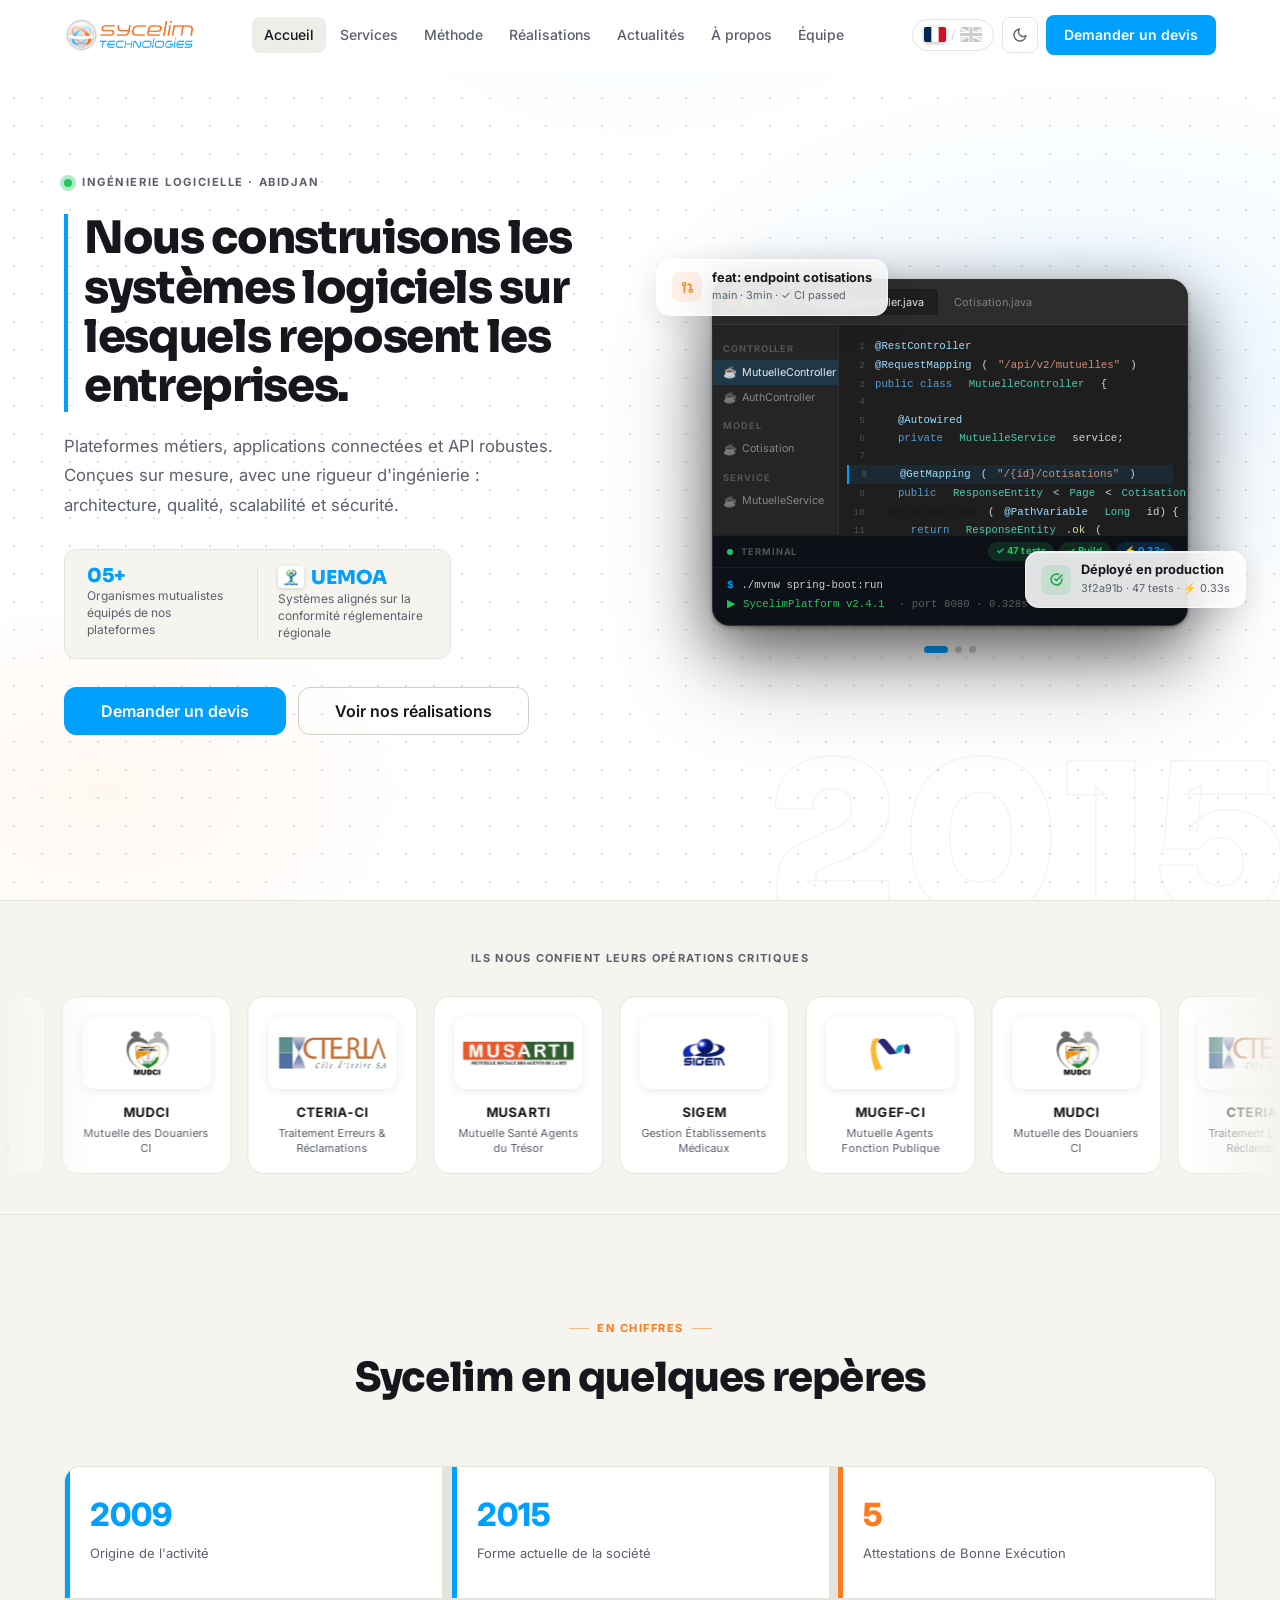
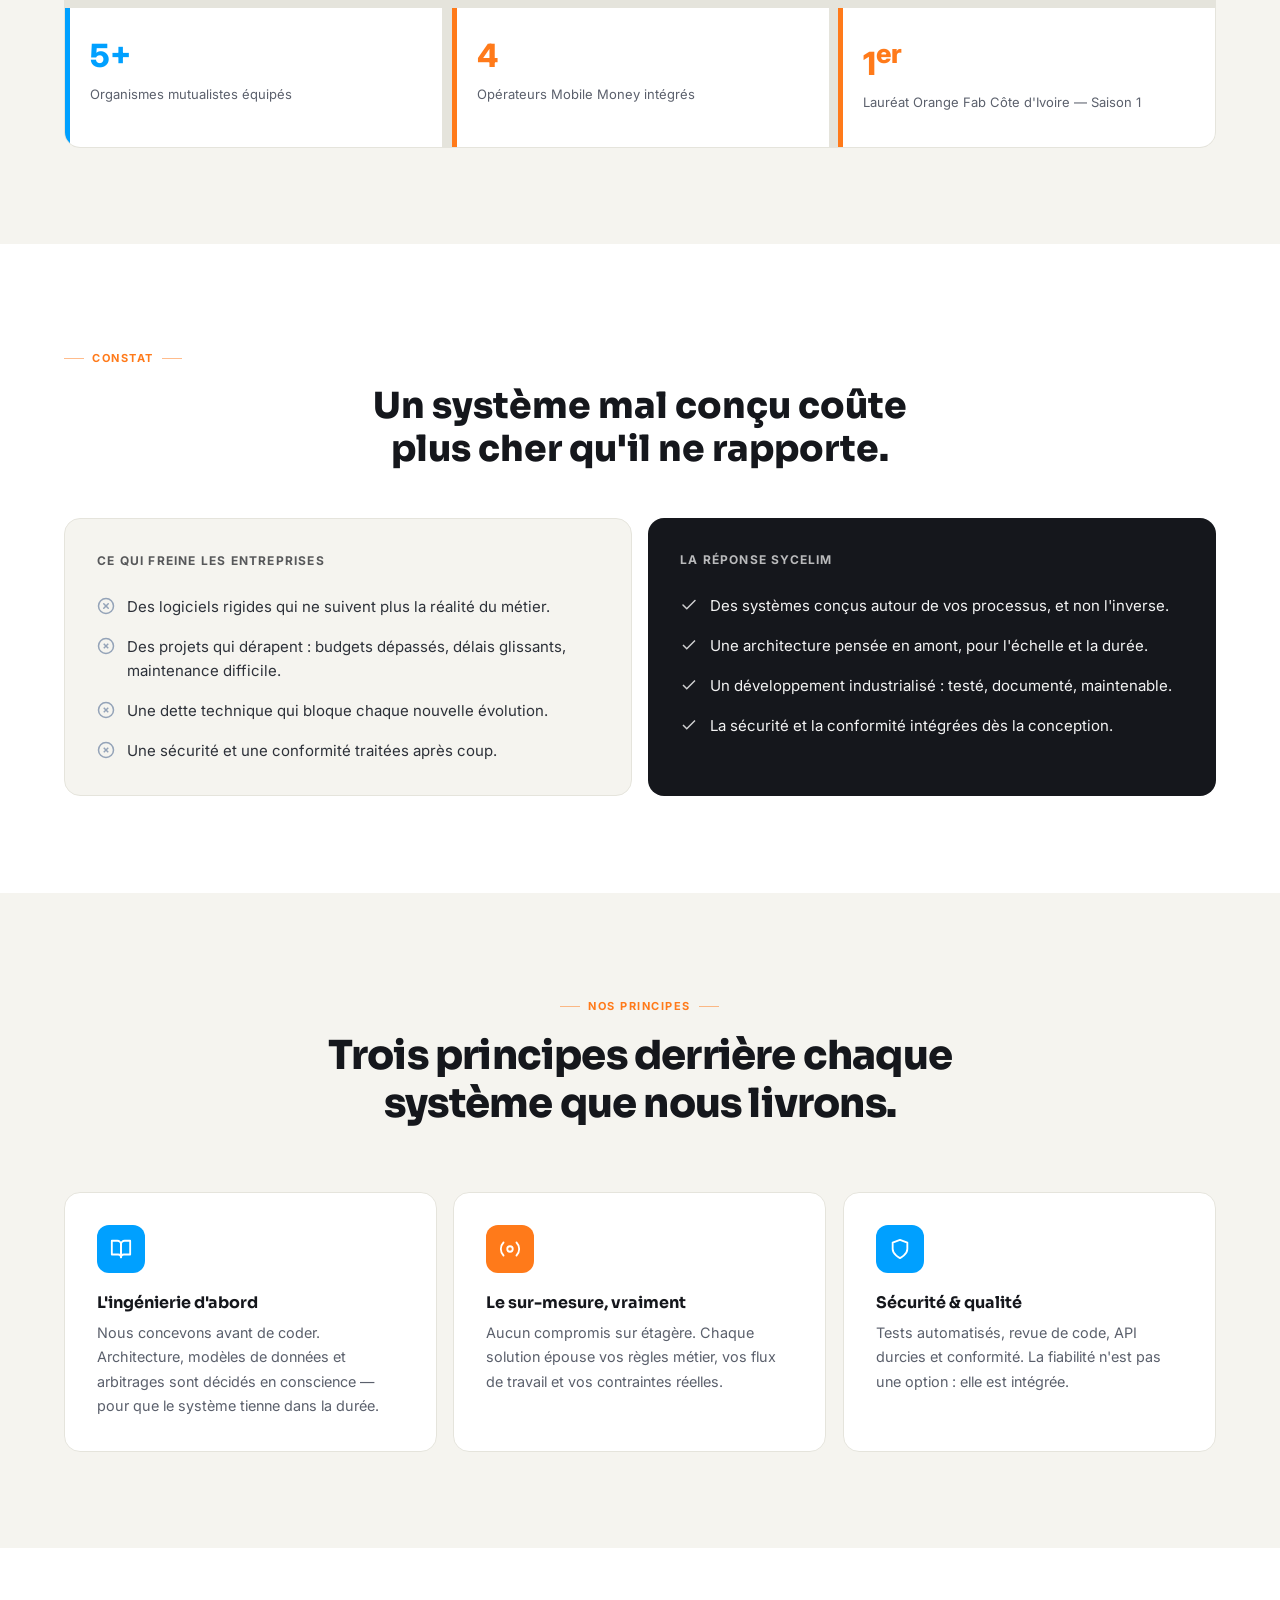
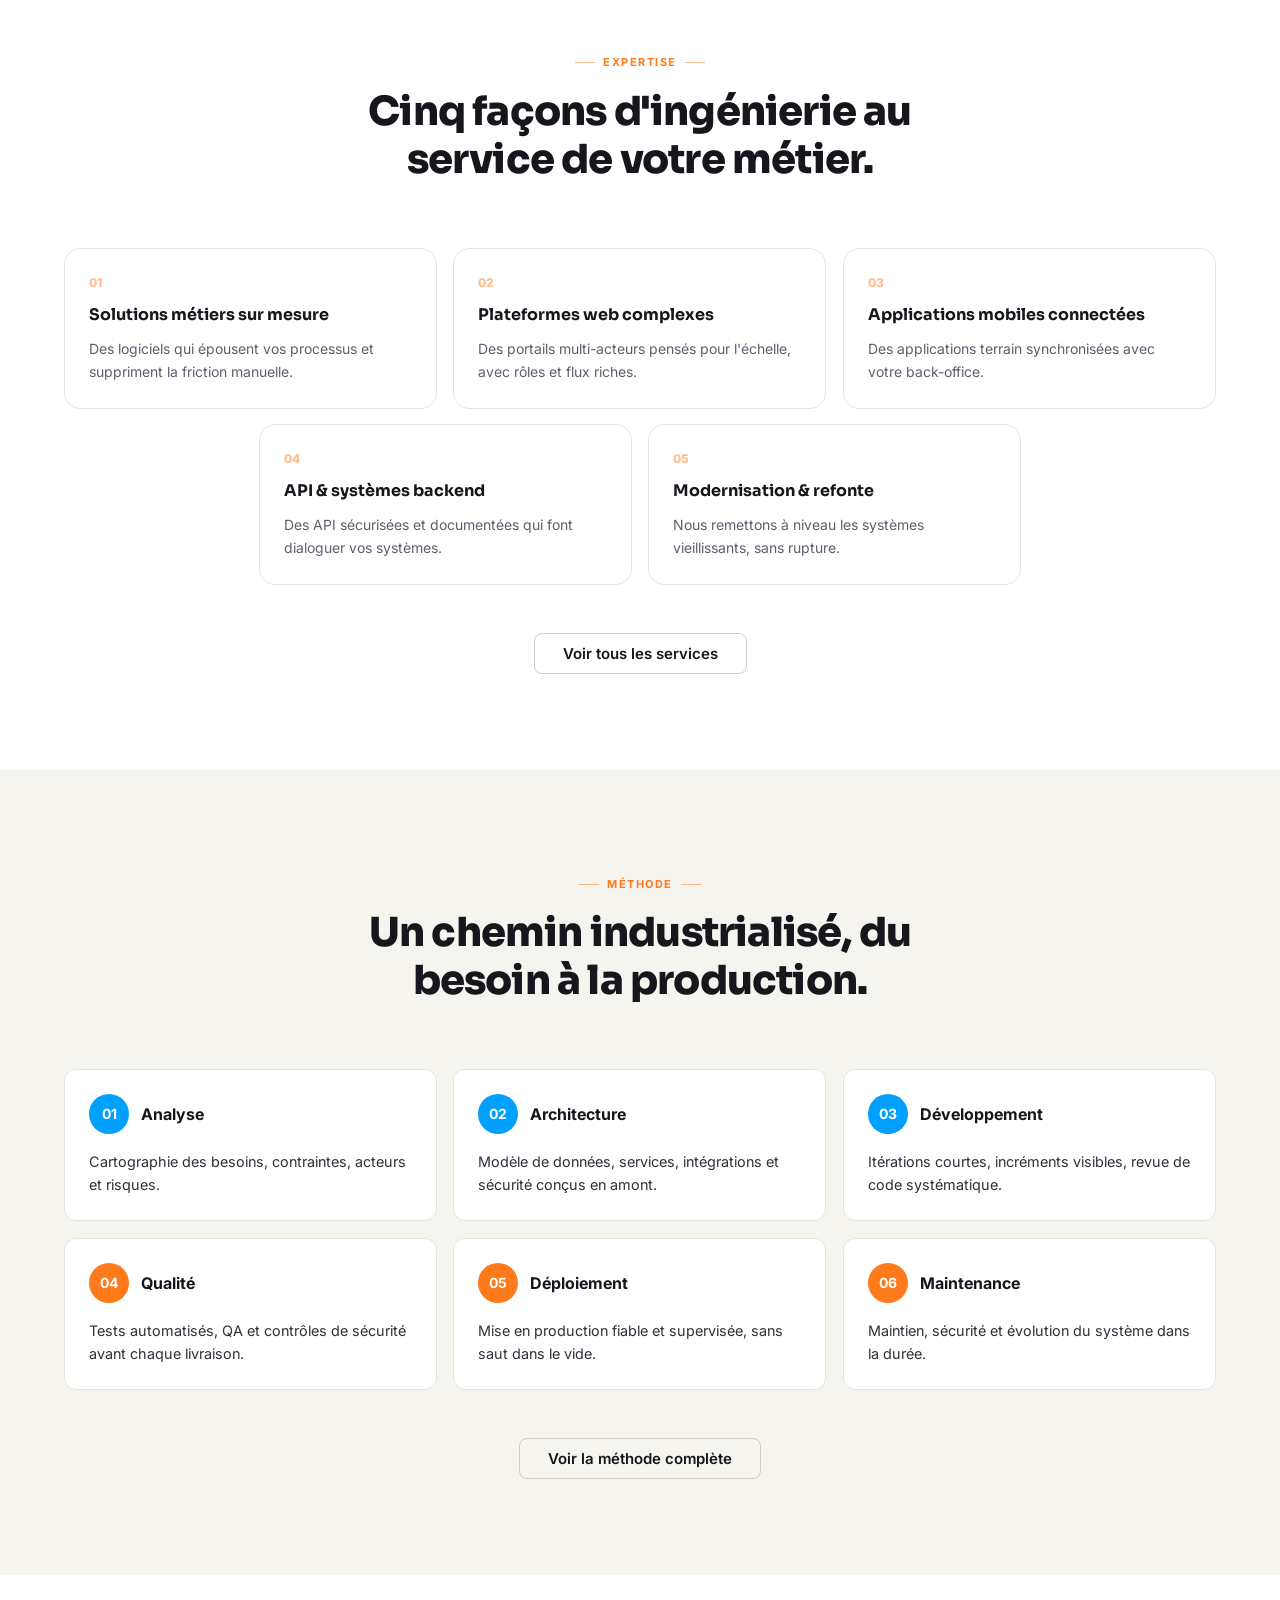
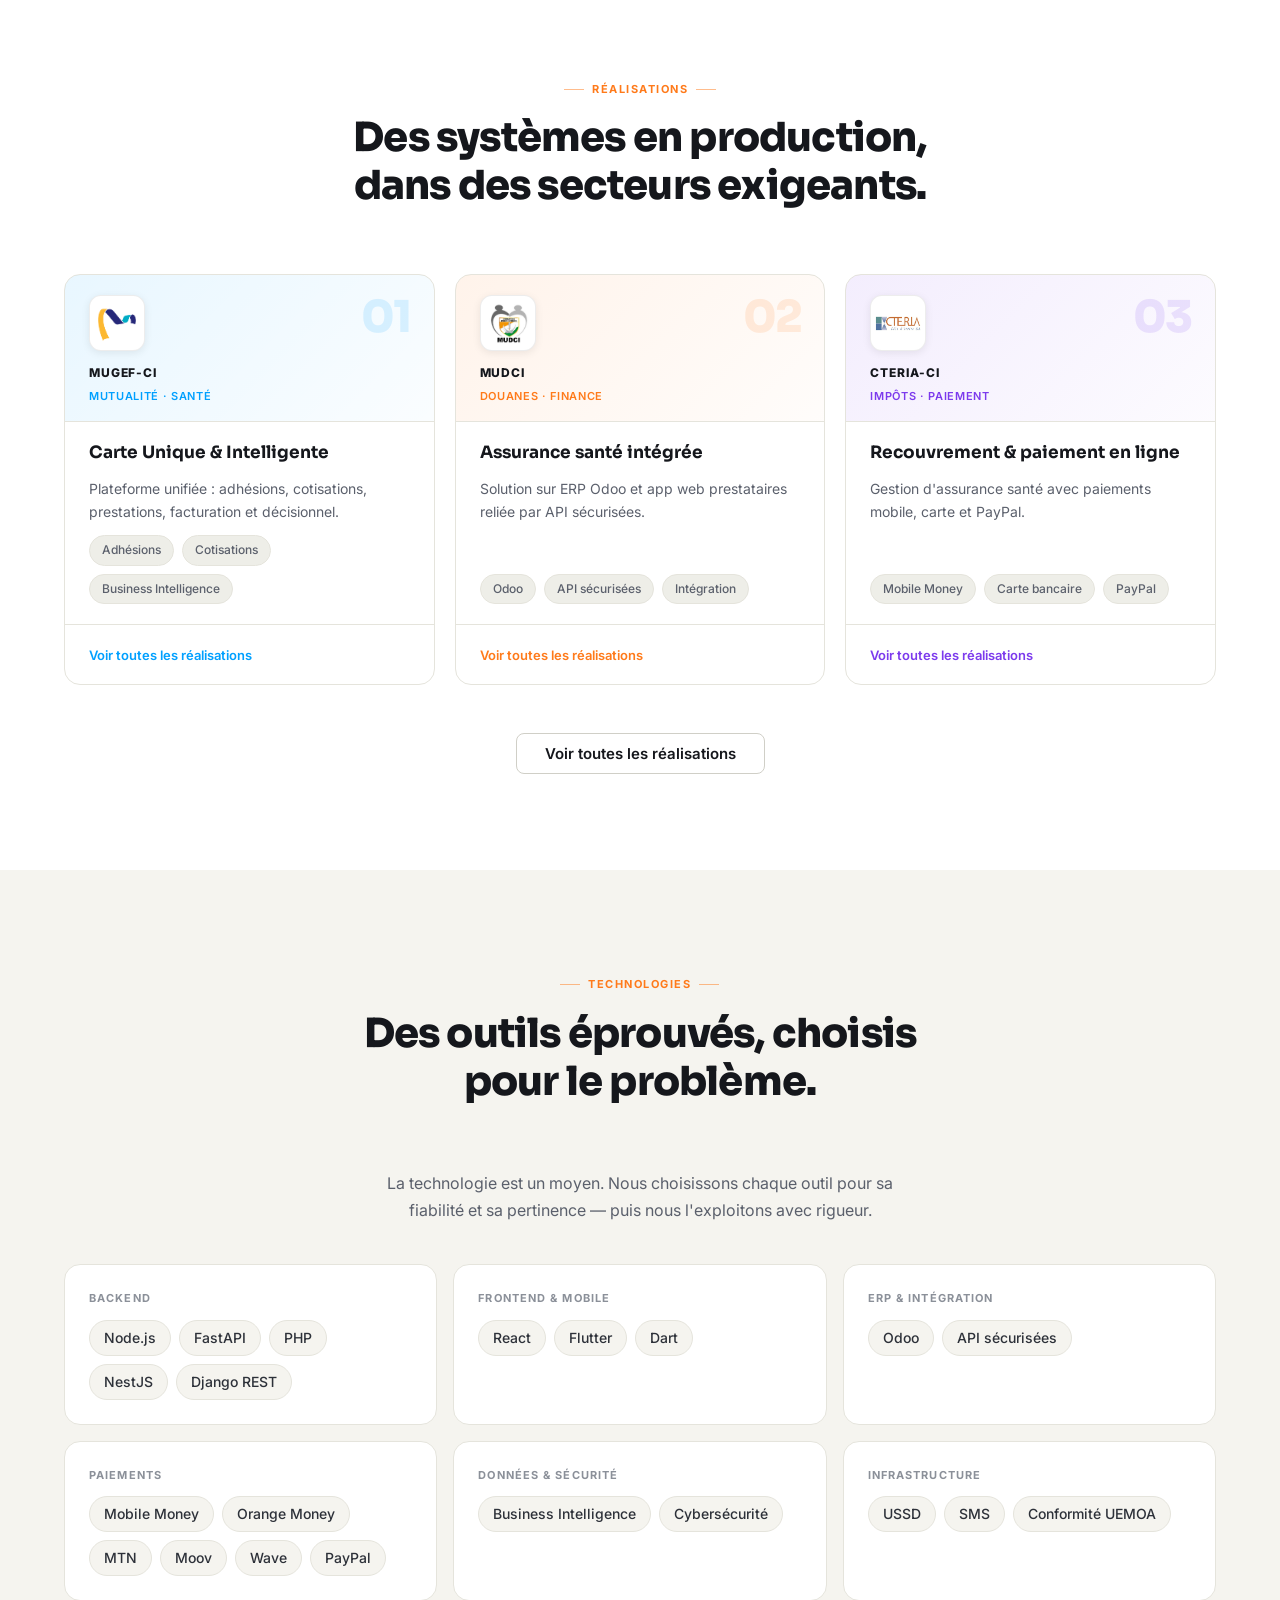
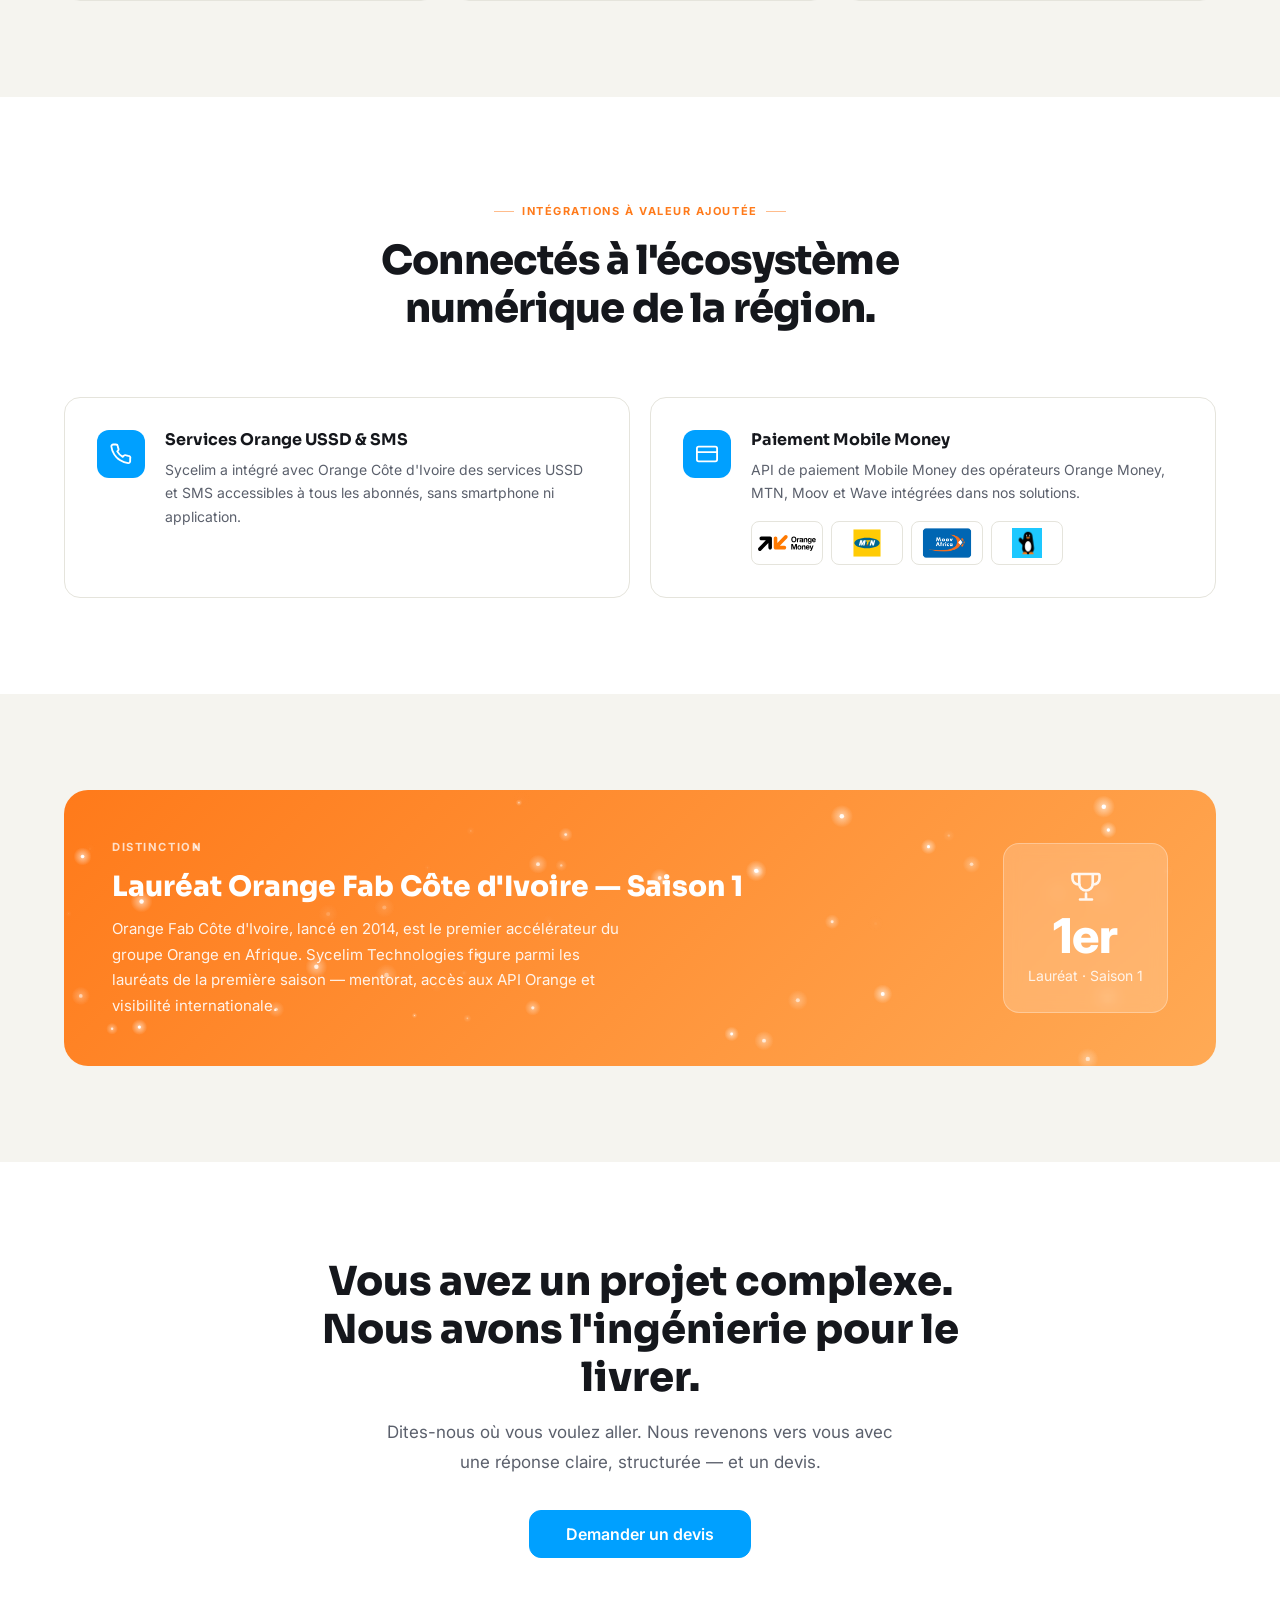
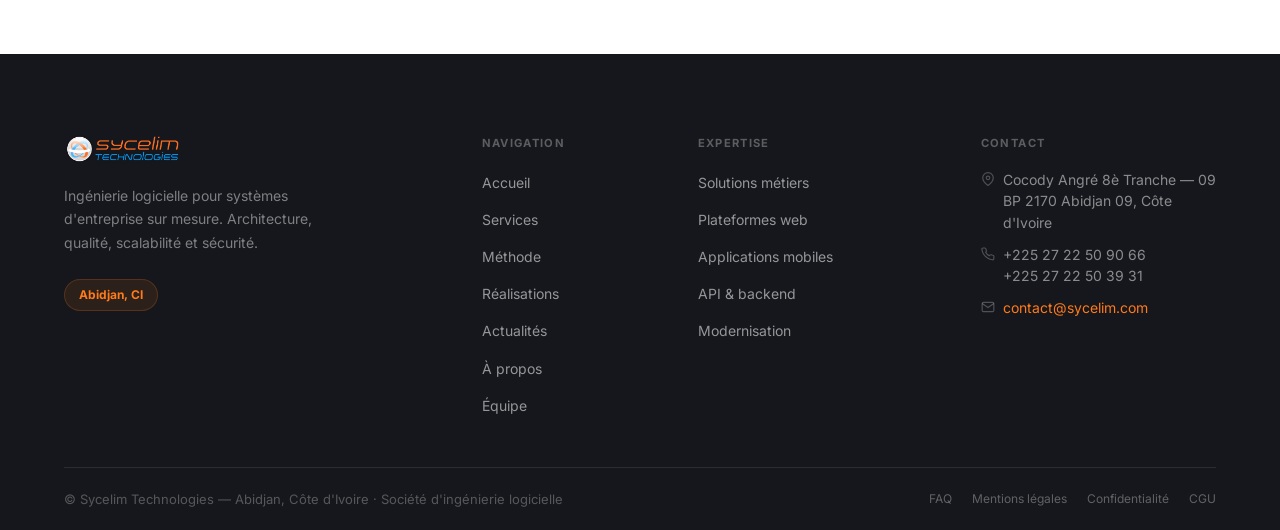
==== commit 62b3866f: "⚠  TEXTES — NE PAS MODIFIER DANS CE FICHIER" ====
--- a/index.html
+++ b/index.html
@@ -27,6 +27,12 @@
 </head>
 
 <body>
+<!-- ================================================================
+  ⚠  TEXTES — NE PAS MODIFIER DANS CE FICHIER
+  Source de vérité : locales/fr.json (français) · locales/en.json (anglais)
+  Les éléments avec data-i18n="clé" sont remplis automatiquement par le JS.
+  Tout texte écrit ici directement sera écrasé au chargement de la page.
+================================================================ -->
 
 <!-- ============================================================
      NAVIGATION
--- a/css/style.css
+++ b/css/style.css
@@ -61,6 +61,9 @@
 
   /* Alias — used widely in sub-pages */
   --muted: var(--text-muted);
+
+  /* Spacing alias (used in contact form mobile) */
+  --s28: 28px;
 }
 
 /* Dark theme */
@@ -1547,9 +1550,16 @@
    ============================================================ */
 .services-grid-preview {
   display: grid;
-  grid-template-columns: repeat(3, 1fr);
+  grid-template-columns: repeat(6, 1fr);
   gap: var(--s16);
 }
+/* Row 1 : 3 cartes couvrent chacune 2 colonnes */
+.services-grid-preview .service-card:nth-child(1) { grid-column: 1 / 3; }
+.services-grid-preview .service-card:nth-child(2) { grid-column: 3 / 5; }
+.services-grid-preview .service-card:nth-child(3) { grid-column: 5 / 7; }
+/* Row 2 : 2 cartes centrées (1 col vide de chaque côté) */
+.services-grid-preview .service-card:nth-child(4) { grid-column: 2 / 4; }
+.services-grid-preview .service-card:nth-child(5) { grid-column: 4 / 6; }
 .service-card {
   background: var(--card-bg);
   border: 1px solid var(--border);
@@ -1596,13 +1606,6 @@
   gap: 8px;
 }
 
-/* 5th service centered */
-.services-grid-preview .service-card:nth-child(4) {
-  grid-column: 1;
-}
-.services-grid-preview .service-card:nth-child(5) {
-  grid-column: 2;
-}
 
 /* ============================================================
    METHOD STEPS (preview)
@@ -3083,8 +3086,7 @@
   .services-grid-preview {
     grid-template-columns: 1fr 1fr;
   }
-  .services-grid-preview .service-card:nth-child(4),
-  .services-grid-preview .service-card:nth-child(5) {
+  .services-grid-preview .service-card:nth-child(n) {
     grid-column: auto;
   }
   .method-cards {
@@ -3151,7 +3153,8 @@
     padding: 0 var(--s16);
   }
   .hero {
-    padding: 96px 0 56px;
+    padding: 110px 0 56px;
+    min-height: unset;
   }
   .hero-title {
     font-size: 1.9rem;
@@ -3163,11 +3166,17 @@
     width: 100%;
   }
   .hero-kpi-strip {
-    flex-direction: column;
+    flex-direction: row;
+    align-items: flex-start;
+    width: 100%;
   }
   .hero-kpi-sep {
-    width: 100%;
-    height: 1px;
+    width: 1px;
+    align-self: stretch;
+    height: auto;
+  }
+  .hero-kpi-lbl {
+    max-width: 120px;
   }
   .hero-deco-year {
     display: none;
@@ -3180,6 +3189,9 @@
   }
   .services-grid-preview {
     grid-template-columns: 1fr;
+  }
+  .services-grid-preview .service-card:nth-child(n) {
+    grid-column: auto;
   }
   .method-cards {
     grid-template-columns: 1fr 1fr;
@@ -3247,6 +3259,16 @@
   .positioning-grid {
     grid-template-columns: 1fr;
   }
+
+  /* Services sticky tabs: reduce padding so 5 tabs fit better */
+  .svc-tab {
+    padding: 11px 13px;
+    font-size: 0.75rem;
+    gap: 5px;
+  }
+  .svc-tab-n {
+    font-size: 0.65rem;
+  }
 }
 
 @media (max-width: 479px) {
@@ -3258,6 +3280,20 @@
   }
   .org-grid {
     grid-template-columns: 1fr;
+  }
+
+  /* Index hero: slightly less top padding on 375px phones */
+  .hero {
+    padding: 100px 0 40px;
+  }
+
+  /* Services tabs: hide numbers, just labels on tiny screens */
+  .svc-tab-n {
+    display: none;
+  }
+  .svc-tab {
+    padding: 10px 12px;
+    font-size: 0.7rem;
   }
 }
 
@@ -4224,7 +4260,7 @@
 /* --- Hero --- */
 .mth-hero {
   position: relative;
-  padding: var(--s96) 0 var(--s80);
+  padding: 130px 0 var(--s80);
   overflow: hidden;
   background: var(--bg-2);
 }
@@ -5124,7 +5160,7 @@
 }
 @media (max-width: 767px) {
   .mth-hero {
-    padding: var(--s64) 0;
+    padding: 110px 0 var(--s48);
   }
   .mth-step {
     padding: var(--s64) 0;
@@ -5156,7 +5192,7 @@
    SHARED INNER PAGE HERO (réalisations, actualités, à propos…)
    ============================================================ */
 .inner-hero {
-  padding: var(--s80) 0 var(--s64);
+  padding: 130px 0 var(--s64);
   position: relative;
   overflow: hidden;
   background: var(--bg-2);
@@ -7044,3 +7080,141 @@
 .team-stat-num.is-counting {
   animation: numIn 0.35s cubic-bezier(0.16, 1, 0.3, 1) both;
 }
+
+/* ============================================================
+   RESPONSIVE ADDITIONS — missing breakpoints across all pages
+   ============================================================ */
+
+/* Global: prevent horizontal scroll on any page */
+html { overflow-x: clip; }
+
+/* ─── 1023px — tablet additions ─── */
+@media (max-width: 1023px) {
+  /* About org grid already goes 2-col — also handle culture stack */
+  .about-culture-grid { gap: var(--s12); }
+
+  /* Contact form: reduce max-width constraint of sidebar */
+  .contact-layout { gap: var(--s40); }
+
+  /* Team collab: reduce section gap */
+  .team-collab-inner { gap: var(--s32); }
+}
+
+/* ─── 767px — mobile additions ─── */
+@media (max-width: 767px) {
+  /* Sub-page hero: 110px top clears navbar (70px) with 40px breathing room */
+  .inner-hero {
+    padding: 110px 0 var(--s48);
+  }
+
+  /* About vision card: tighter padding */
+  .about-vision-card {
+    padding: var(--s32) var(--s24);
+  }
+
+  /* About section padding already reduced via --s80 :root override */
+
+  /* Method final CTA: less padding on mobile */
+  .mth-final-cta { padding: var(--s64) 0; }
+
+  /* Team collab items: tighter on mobile */
+  .team-collab-item {
+    padding: var(--s12) var(--s16);
+    gap: var(--s12);
+  }
+
+  /* Réalisations stats grid stays 2-col (already set at 767px) */
+
+  /* Contact form card: slightly tighter on tablet/mobile */
+  .contact-form-card { padding: var(--s32); }
+
+  /* FAQ: tighter item padding */
+  .faq-item { padding: var(--s16) 0; }
+
+  /* Services: reduce outer hero padding */
+  .svc-page-hero { padding: 96px 0 var(--s48); }
+
+  /* Footer: tighter gap between columns when stacked */
+  .footer-grid { gap: var(--s32); }
+
+  /* Figures grid: ensure it doesn't get too cramped */
+  .figure-box { padding: var(--s24) var(--s16); }
+
+  /* Final CTA: buttons already stack, reduce outer spacing */
+  .final-cta { padding: var(--s64) 0; }
+
+  /* Pillar cards: full padding */
+  .pillar-card { padding: var(--s24); }
+
+  /* Service cards: smaller padding */
+  .service-card { padding: var(--s20); }
+}
+
+/* ─── 639px — small mobile additions ─── */
+@media (max-width: 639px) {
+  /* Legal tables: allow horizontal scroll on small screens */
+  .legal-ref-table {
+    display: block;
+    overflow-x: auto;
+    -webkit-overflow-scrolling: touch;
+  }
+  .legal-ref-table th {
+    white-space: normal;
+    width: auto;
+    min-width: 110px;
+  }
+
+  /* Act article aside: tighter */
+  .act-article-aside { padding: var(--s20) var(--s24); }
+
+  /* Services block: reduce padding */
+  .svc-block { padding: var(--s48) 0; }
+}
+
+/* ─── 479px — very small screens (375px phones) ─── */
+@media (max-width: 479px) {
+  /* Method cards: 1 column (2-col is too cramped at 375px) */
+  .method-cards { grid-template-columns: 1fr; }
+
+  /* Inner hero: 100px top still clears 70px navbar on very small screens */
+  .inner-hero { padding: 100px 0 var(--s32); }
+
+  /* Contact form card: minimal padding */
+  .contact-form-card { padding: var(--s20); }
+
+  /* KPI strip on index page: tighter */
+  .hero-kpi-strip {
+    gap: var(--s12);
+    padding: var(--s12) var(--s16);
+  }
+
+  /* Phone mockup on services: smaller */
+  .svc-phone { width: 160px; }
+
+  /* About org card: smaller padding */
+  .about-org-card { padding: var(--s20); }
+
+  /* Team role card: smaller padding */
+  .team-role-card { padding: var(--s24); }
+
+  /* Method card: smaller padding */
+  .method-card { padding: var(--s20); }
+
+  /* Act card: smaller padding */
+  .act-card { padding: var(--s24); }
+
+  /* Contact info list: tighter */
+  .contact-info-item { gap: var(--s12); }
+
+  /* Legal article: smaller padding */
+  .legal-article { padding: var(--s24) 0; }
+
+  /* Footer top padding */
+  .footer { padding-top: var(--s48); }
+
+  /* Navbar logo: ensure not too wide */
+  .navbar-logo img { height: 26px; }
+
+  /* Btn full-width in hero on tiny screens */
+  .hero-ctas .btn { width: 100%; justify-content: center; }
+}
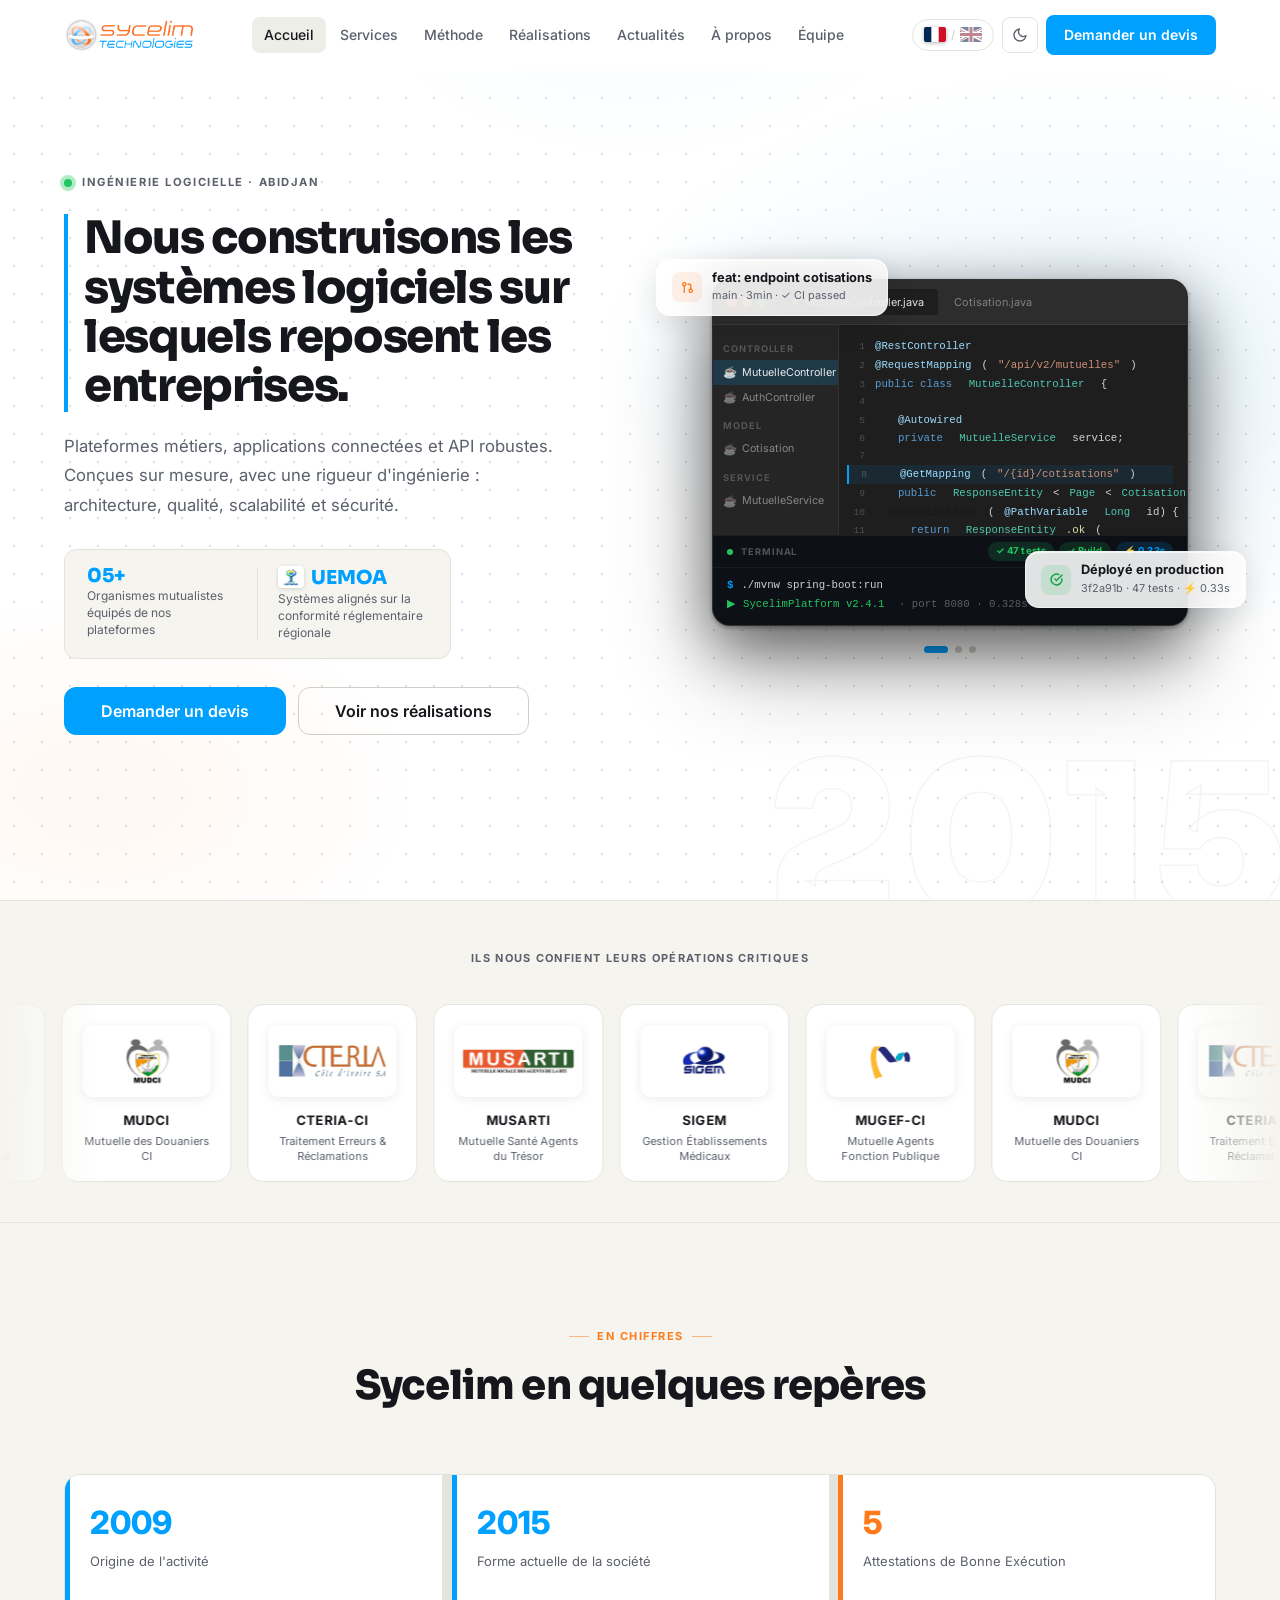
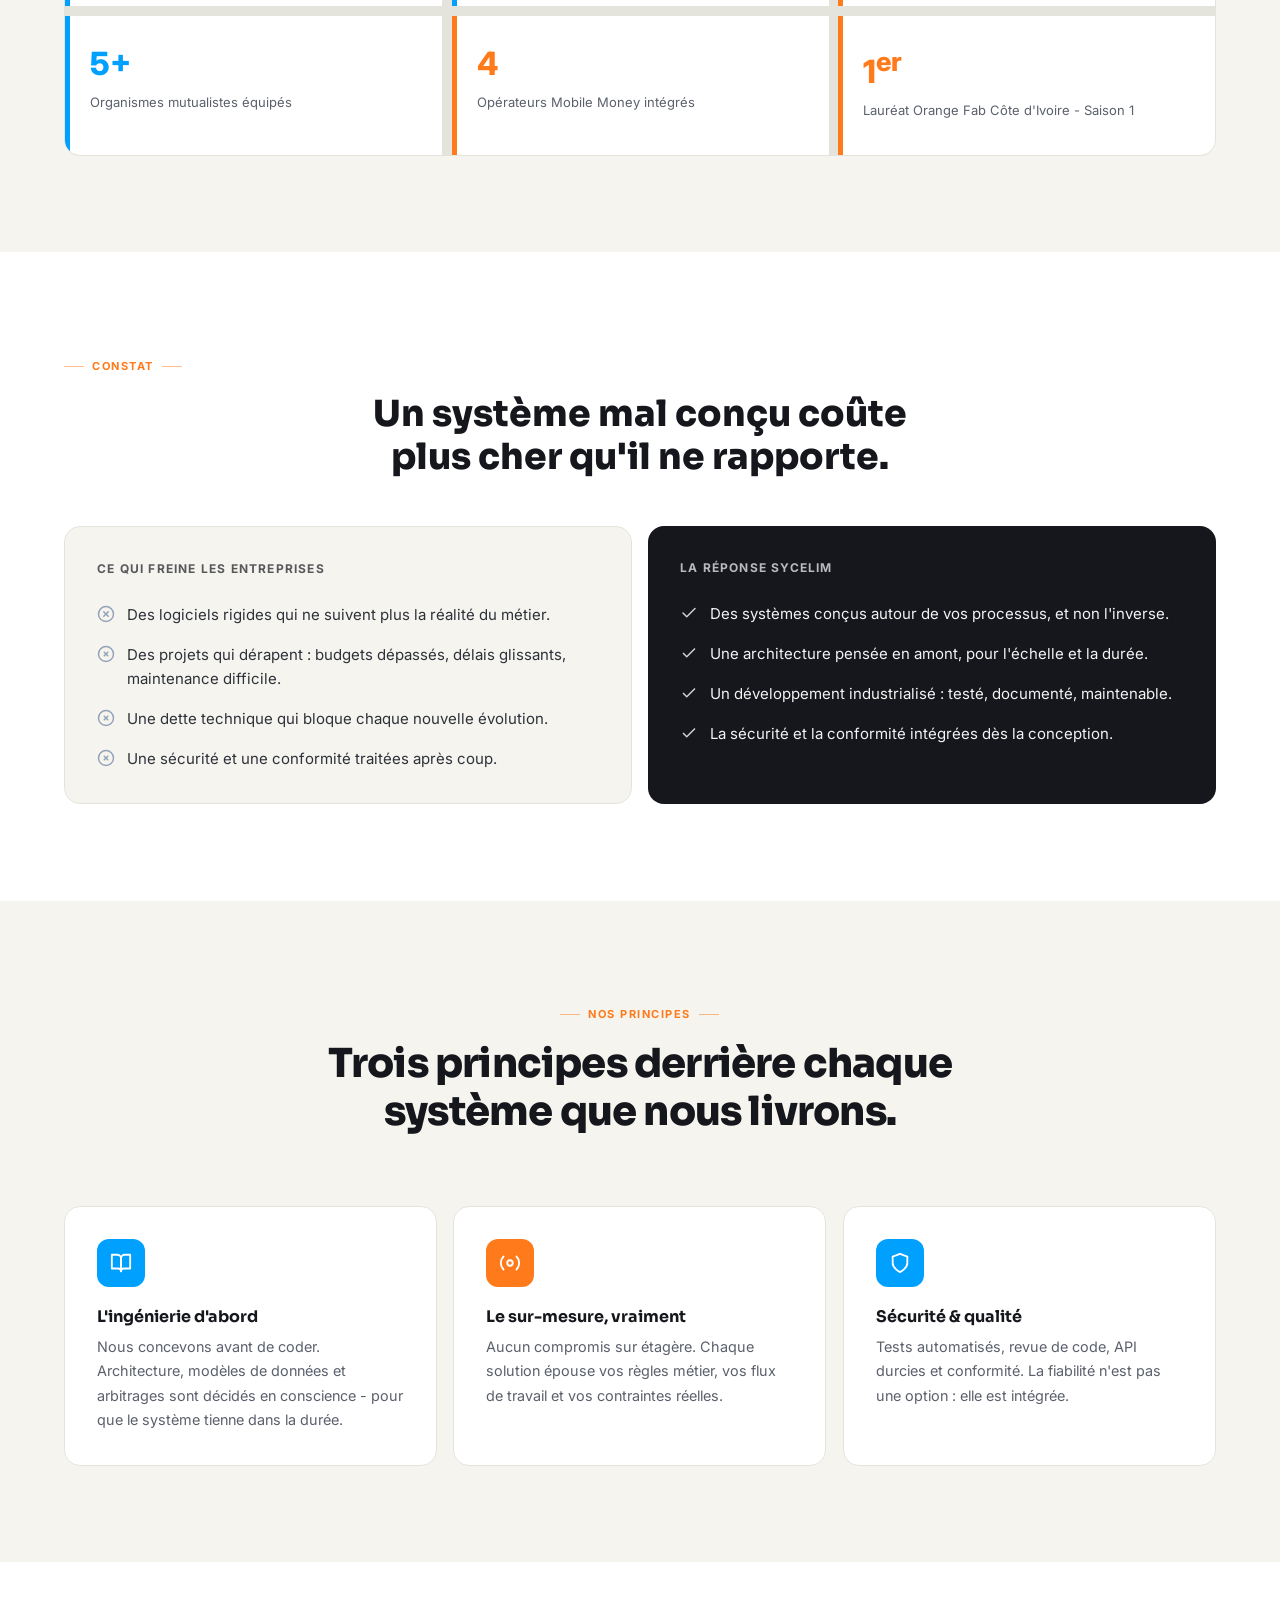
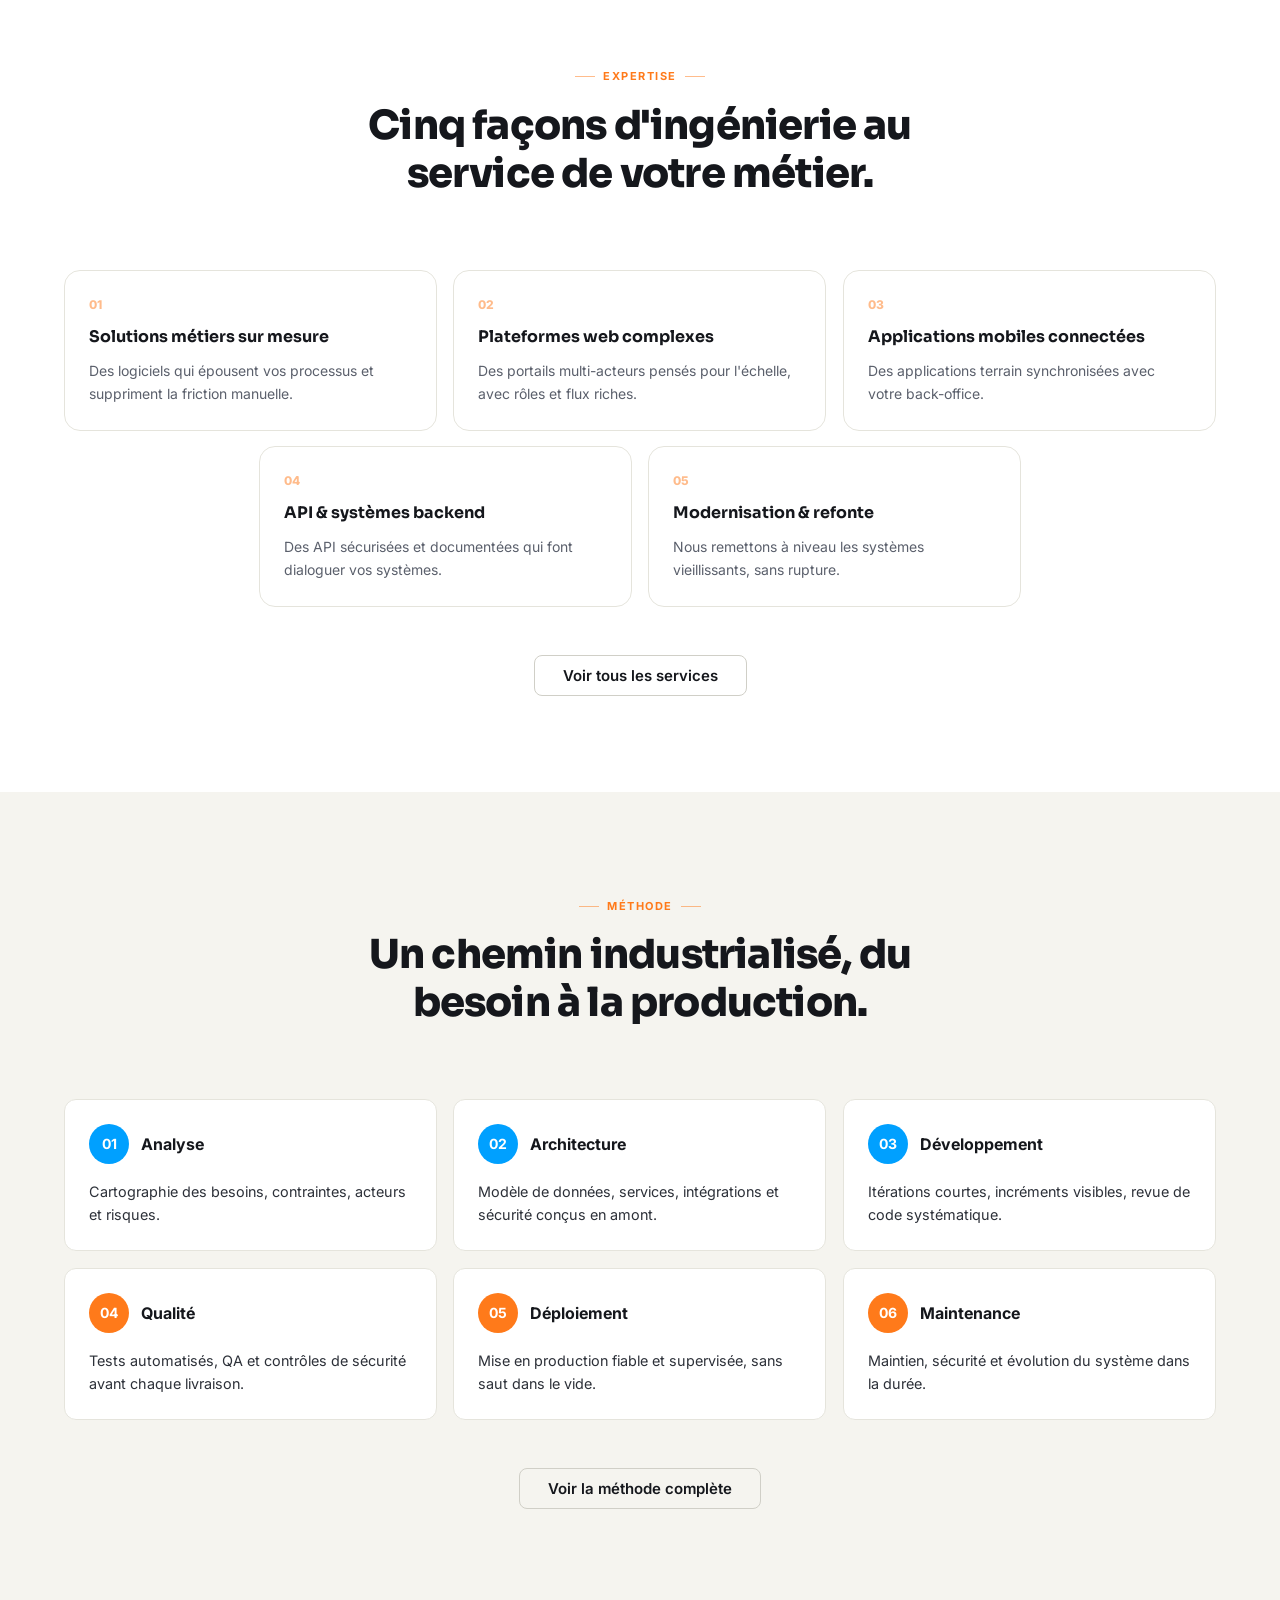
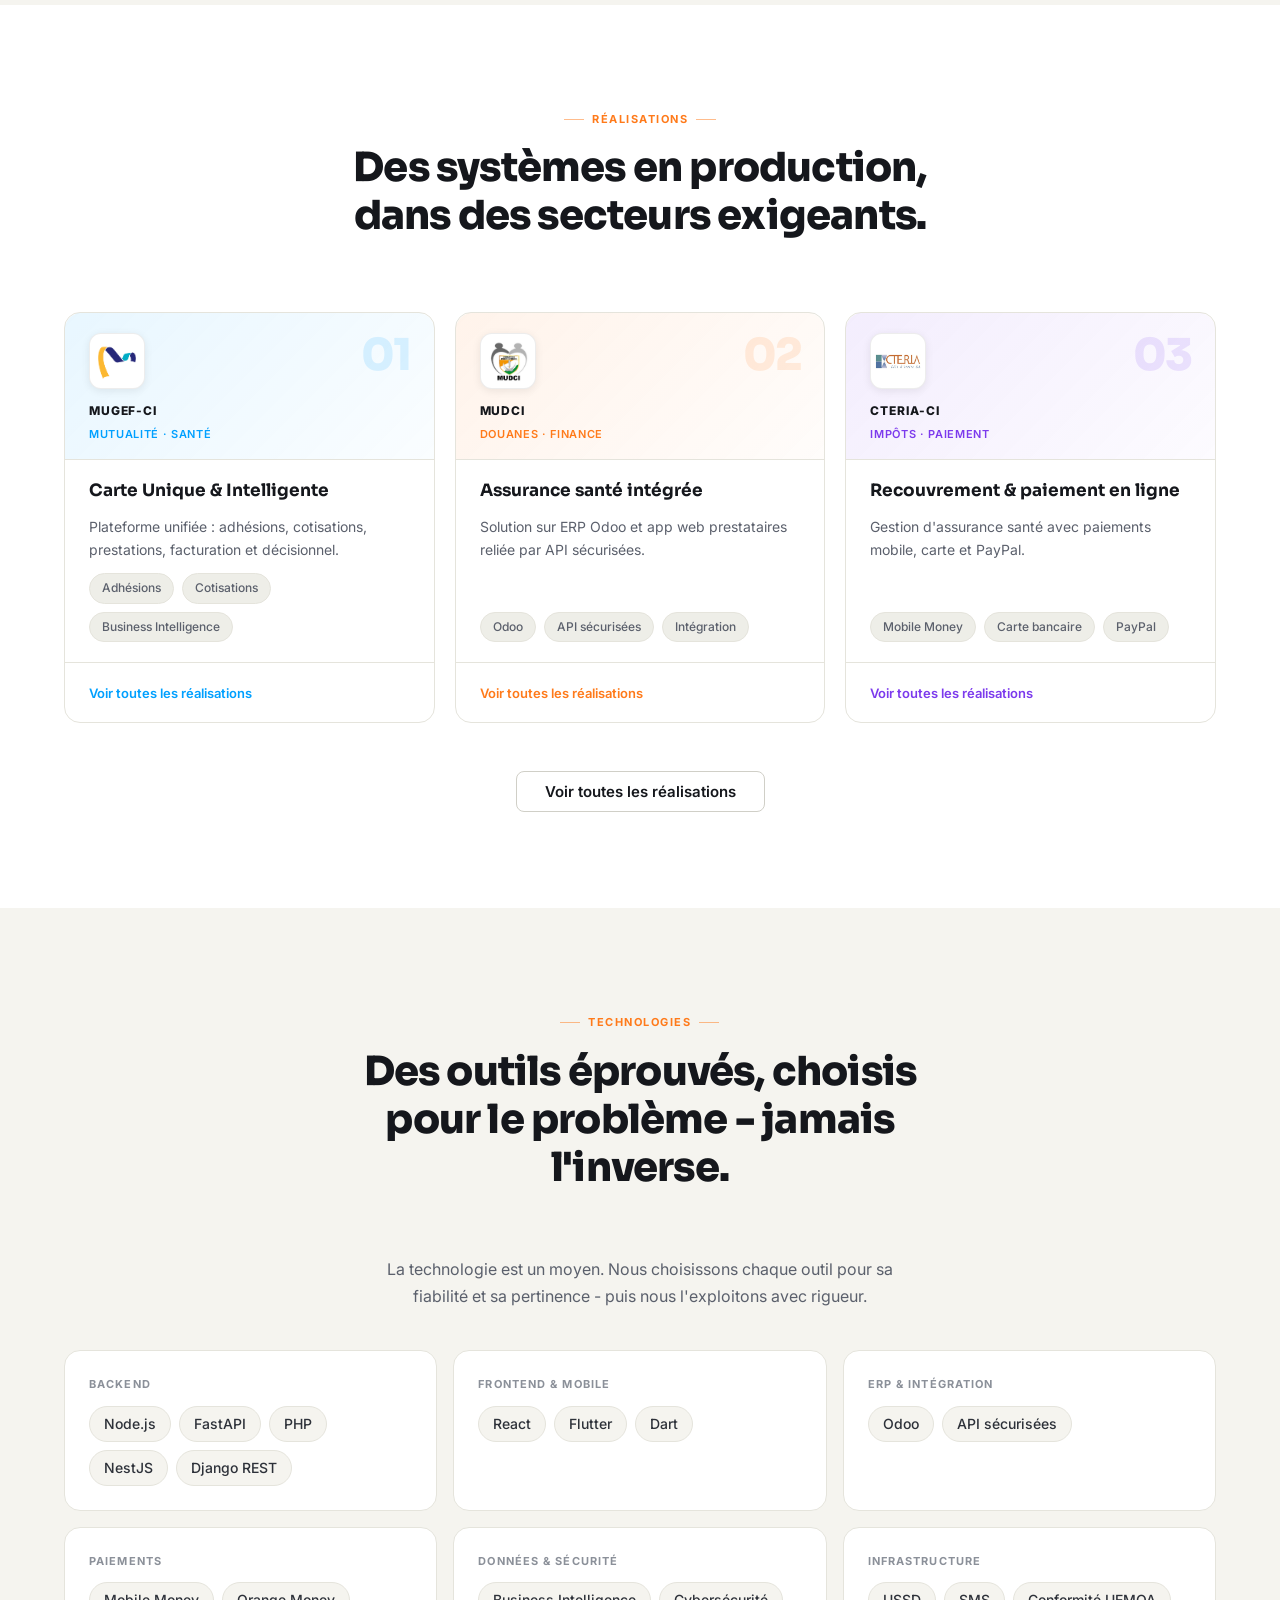
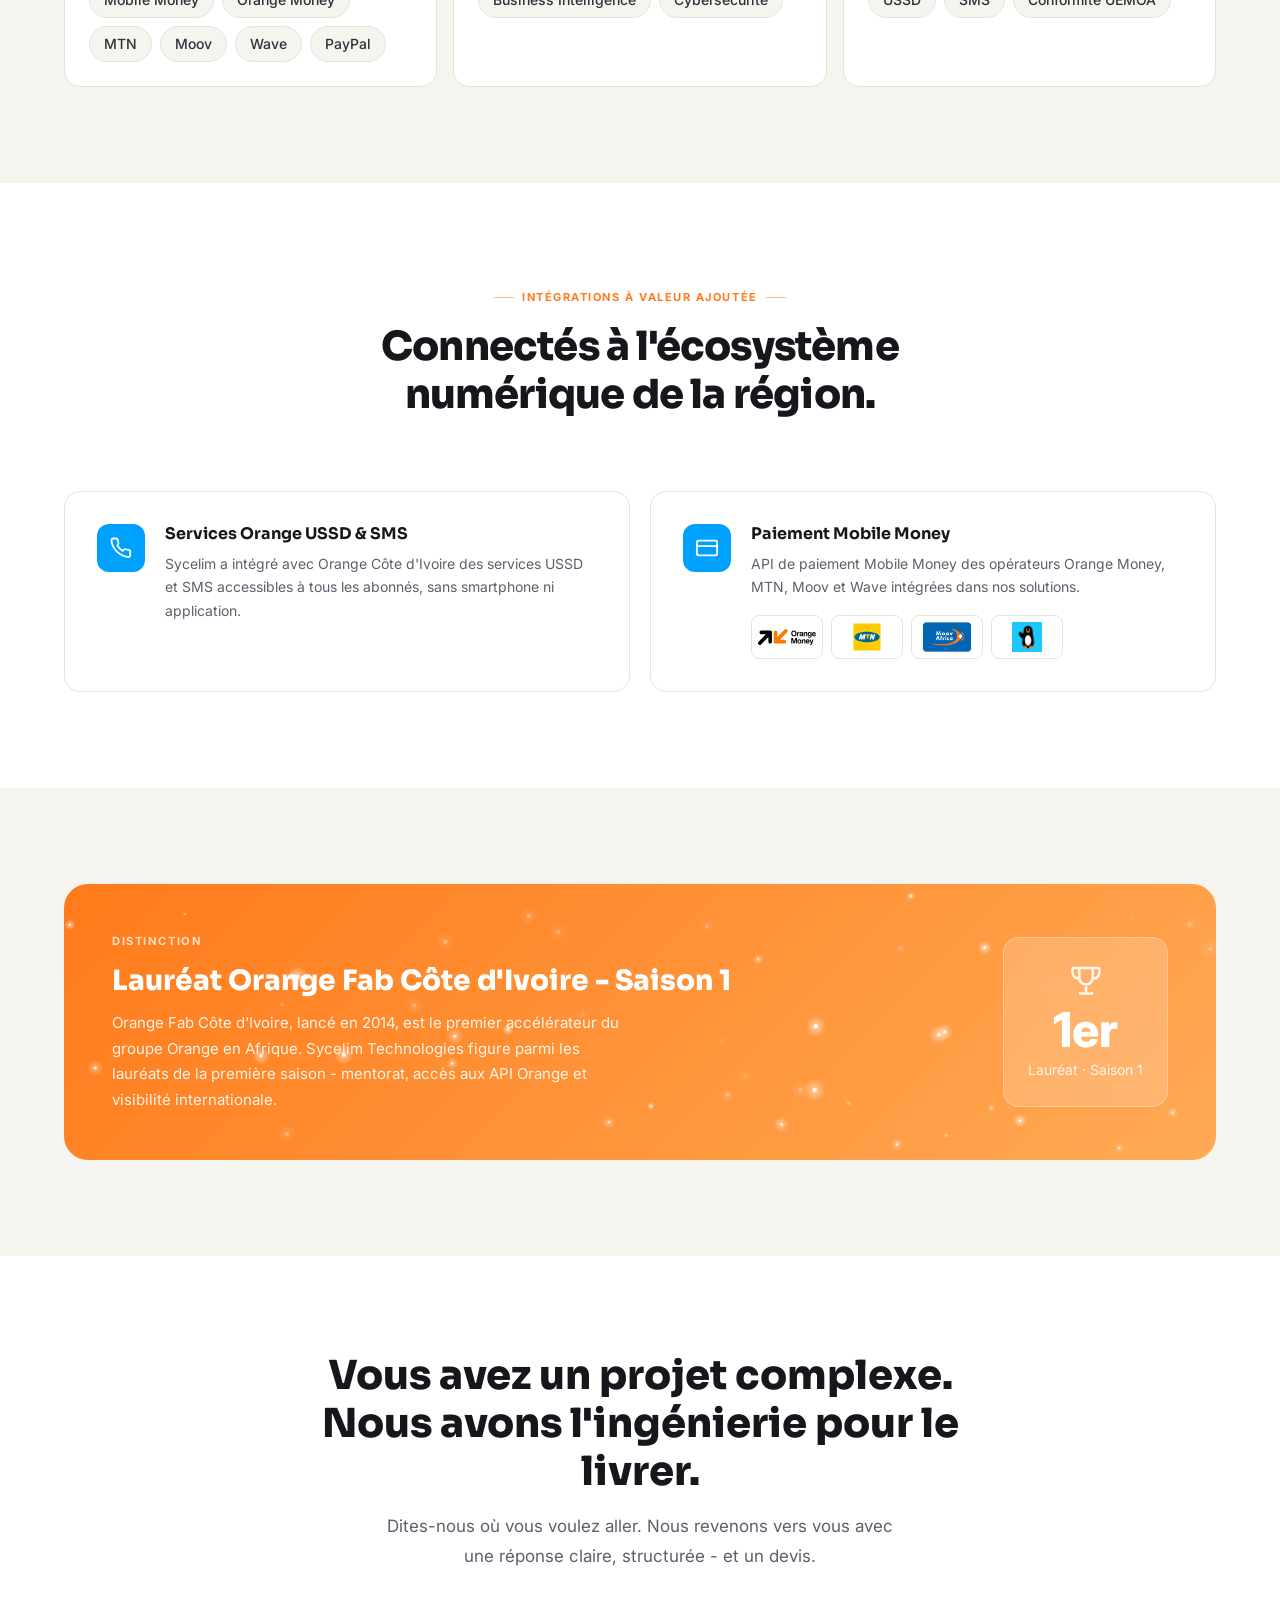
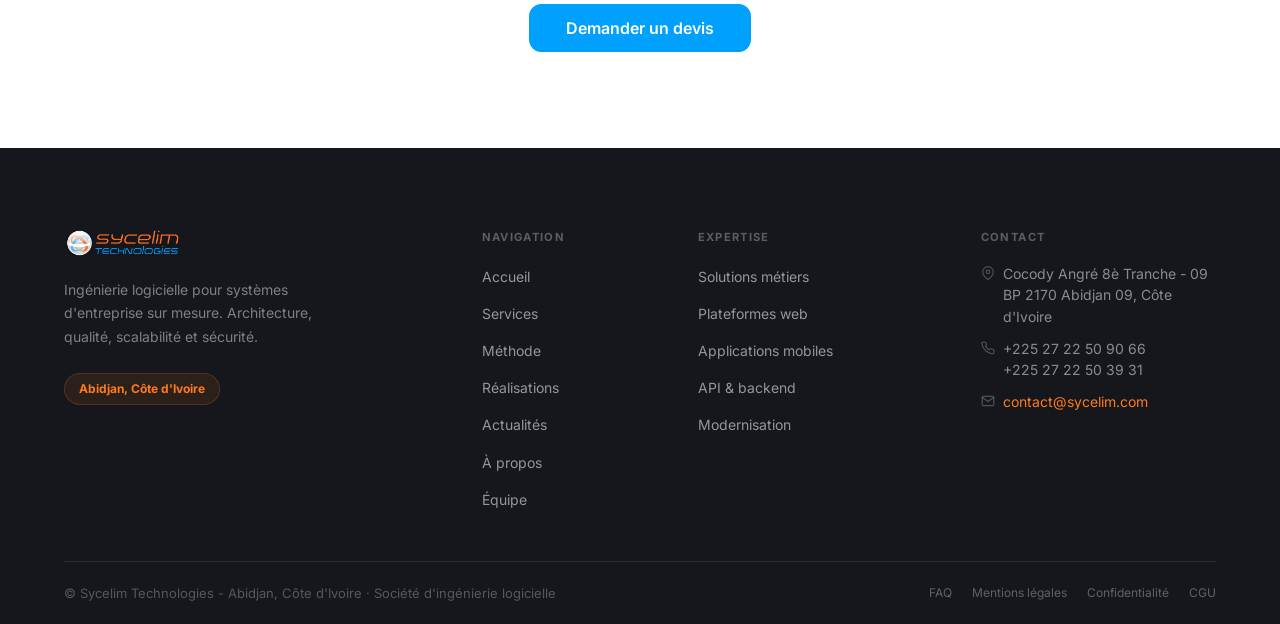
==== commit 474c5160: "sync: textes JSON conformes aux fichiers de contenu" ====
--- a/index.html
+++ b/index.html
@@ -4,17 +4,17 @@
   <meta charset="UTF-8" />
   <script>!function(){var t=localStorage.getItem('sycelim-theme')||(matchMedia('(prefers-color-scheme:dark)').matches?'dark':'light');document.documentElement.setAttribute('data-theme',t)}()</script>
   <meta name="viewport" content="width=device-width, initial-scale=1.0" />
-  <title>Sycelim Technologies — Ingénierie logicielle, Abidjan</title>
-  <meta name="description" content="Sycelim Technologies — SSII spécialisée en ingénierie logicielle sur mesure : plateformes métiers, applications mobiles, API et modernisation. Abidjan, Côte d'Ivoire." />
+  <title>Sycelim Technologies - Ingénierie logicielle, Abidjan</title>
+  <meta name="description" content="Sycelim Technologies - SSII spécialisée en ingénierie logicielle sur mesure : plateformes métiers, applications mobiles, API et modernisation. Abidjan, Côte d'Ivoire." />
   <meta name="theme-color" content="#00a0ff" />
 
   <!-- Open Graph -->
-  <meta property="og:title" content="Sycelim Technologies — Ingénierie logicielle, Abidjan" />
+  <meta property="og:title" content="Sycelim Technologies - Ingénierie logicielle, Abidjan" />
   <meta property="og:description" content="Nous construisons les systèmes logiciels sur lesquels reposent les entreprises." />
   <meta property="og:type" content="website" />
   <meta property="og:image" content="logos/logo_all.png" />
 
-  <!-- Google Fonts: Sora (titres) + Inter (corps) — §4.3 cahier des charges -->
+  <!-- Google Fonts: Sora (titres) + Inter (corps) - §4.3 cahier des charges -->
   <link rel="preconnect" href="https://fonts.googleapis.com" />
   <link rel="preconnect" href="https://fonts.gstatic.com" crossorigin />
   <link href="https://fonts.googleapis.com/css2?family=Sora:wght@600;700;800&family=Inter:wght@400;500;600;700;800&display=swap" rel="stylesheet" />
@@ -28,7 +28,7 @@
 
 <body>
 <!-- ================================================================
-  ⚠  TEXTES — NE PAS MODIFIER DANS CE FICHIER
+  ⚠  TEXTES - NE PAS MODIFIER DANS CE FICHIER
   Source de vérité : locales/fr.json (français) · locales/en.json (anglais)
   Les éléments avec data-i18n="clé" sont remplis automatiquement par le JS.
   Tout texte écrit ici directement sera écrasé au chargement de la page.
@@ -42,7 +42,7 @@
     <div class="navbar-inner">
 
       <!-- Logo -->
-      <a href="index.html" class="navbar-logo" aria-label="Sycelim Technologies — Accueil">
+      <a href="index.html" class="navbar-logo" aria-label="Sycelim Technologies - Accueil">
         <img src="logos/logo_all.png" alt="Sycelim Technologies" />
       </a>
 
@@ -181,7 +181,7 @@
         <!-- ━━━ Slide 0 : IDE Code ━━━ -->
         <div class="hero-slide hero-slide--active" data-idx="0">
 
-        <!-- Chip flottante — commit Git -->
+        <!-- Chip flottante - commit Git -->
         <div class="hero-chip hero-chip--tl" aria-hidden="true">
           <span class="chip-icon chip-icon--orange">
             <svg width="13" height="13" viewBox="0 0 24 24" fill="none" stroke="currentColor" stroke-width="2.5" stroke-linecap="round" stroke-linejoin="round"><circle cx="18" cy="18" r="3"/><circle cx="6" cy="6" r="3"/><path d="M13 6h3a2 2 0 0 1 2 2v7"/><line x1="6" y1="9" x2="6" y2="21"/></svg>
@@ -230,7 +230,7 @@
             </div>
 
             <!-- Panneau de code avec syntax highlighting -->
-            <div class="ide-code" aria-label="Extrait de code Spring Boot — API Sycelim">
+            <div class="ide-code" aria-label="Extrait de code Spring Boot - API Sycelim">
               <div class="cl"><span class="ln">1</span><span class="t-an">@RestController</span></div>
               <div class="cl"><span class="ln">2</span><span class="t-an">@RequestMapping</span><span class="t-pn">(</span><span class="t-st">"/api/v2/mutuelles"</span><span class="t-pn">)</span></div>
               <div class="cl"><span class="ln">3</span><span class="t-kw">public class </span><span class="t-cl">MutuelleController</span><span class="t-pn"> {</span></div>
@@ -275,7 +275,7 @@
 
         </div><!-- /hero-mock--ide -->
 
-        <!-- Chip flottante — déploiement -->
+        <!-- Chip flottante - déploiement -->
         <div class="hero-chip hero-chip--br" aria-hidden="true">
           <span class="chip-icon chip-icon--green">
             <svg width="13" height="13" viewBox="0 0 24 24" fill="none" stroke="currentColor" stroke-width="2.8" stroke-linecap="round" stroke-linejoin="round"><path d="M22 11.08V12a10 10 0 1 1-5.93-9.14"/><polyline points="22 4 12 14.01 9 11.01"/></svg>
@@ -305,7 +305,7 @@
 
             <!-- Image -->
             <div class="hero-img-frame">
-              <img src="images/hero1.png" alt="Sycelim — Plateforme métier" loading="lazy" />
+              <img src="images/hero1.png" alt="Sycelim - Plateforme métier" loading="lazy" />
             </div>
 
             <!-- Chip BR -->
@@ -339,7 +339,7 @@
 
             <!-- Image -->
             <div class="hero-img-frame">
-              <img src="images/hero2.png" alt="Sycelim — Application mobile" loading="lazy" />
+              <img src="images/hero2.png" alt="Sycelim - Application mobile" loading="lazy" />
             </div>
 
             <!-- Chip BR -->
@@ -452,7 +452,7 @@
       </div>
       <div class="figure-box figure-box--orange">
         <span class="figure-num">1<sup>er</sup></span>
-        <span class="figure-label" data-i18n="figures.1er.label">Lauréat Orange Fab Côte d'Ivoire — Saison 1</span>
+        <span class="figure-label" data-i18n="figures.1er.label">Lauréat Orange Fab Côte d'Ivoire - Saison 1</span>
       </div>
     </div>
   </div>
@@ -536,7 +536,7 @@
           </svg>
         </div>
         <h3 class="pillar-title" data-i18n="pillar.1.title">L'ingénierie d'abord</h3>
-        <p class="pillar-desc" data-i18n="pillar.1.desc">Nous concevons avant de coder. Architecture, modèles de données et arbitrages sont décidés en conscience — pour que le système tienne dans la durée.</p>
+        <p class="pillar-desc" data-i18n="pillar.1.desc">Nous concevons avant de coder. Architecture, modèles de données et arbitrages sont décidés en conscience - pour que le système tienne dans la durée.</p>
       </div>
       <!-- Pillar 2 -->
       <div class="pillar-card pillar-card--orange anim-fade-up anim-delay-2">
@@ -674,7 +674,7 @@
     </div>
     <div class="cases-grid">
 
-      <!-- Carte 1 — MUGEF-CI -->
+      <!-- Carte 1 - MUGEF-CI -->
       <article class="case-card anim-fade-up anim-delay-1" style="--case-accent:#00a0ff;--case-rgb:0,160,255">
         <div class="case-header">
           <div class="case-header-top">
@@ -700,7 +700,7 @@
         </div>
       </article>
 
-      <!-- Carte 2 — MUDCI -->
+      <!-- Carte 2 - MUDCI -->
       <article class="case-card anim-fade-up anim-delay-2" style="--case-accent:#ff7a1a;--case-rgb:255,122,26">
         <div class="case-header">
           <div class="case-header-top">
@@ -726,7 +726,7 @@
         </div>
       </article>
 
-      <!-- Carte 3 — CTERIA-CI -->
+      <!-- Carte 3 - CTERIA-CI -->
       <article class="case-card anim-fade-up anim-delay-3" style="--case-accent:#7c3aed;--case-rgb:124,58,237">
         <div class="case-header">
           <div class="case-header-top">
@@ -768,7 +768,7 @@
       <div class="eyebrow" data-i18n="tech.eyebrow">Technologies</div>
       <h2 class="section-title" id="tech-title" data-i18n="tech.title">Des outils éprouvés, choisis pour le problème.</h2>
     </div>
-    <p class="tech-intro" data-i18n="tech.intro">La technologie est un moyen. Nous choisissons chaque outil pour sa fiabilité et sa pertinence — puis nous l'exploitons avec rigueur.</p>
+    <p class="tech-intro" data-i18n="tech.intro">La technologie est un moyen. Nous choisissons chaque outil pour sa fiabilité et sa pertinence - puis nous l'exploitons avec rigueur.</p>
     <div class="tech-grid anim-fade-up">
       <div class="tech-group">
         <div class="tech-group-label">Backend</div>
@@ -884,8 +884,8 @@
       <canvas class="orangefab-sparkles" aria-hidden="true"></canvas>
       <div>
         <div class="orangefab-eyebrow" data-i18n="fab.eyebrow">Distinction</div>
-        <h2 class="orangefab-title" id="fab-title" data-i18n="fab.title">Lauréat Orange Fab Côte d'Ivoire — Saison 1</h2>
-        <p class="orangefab-desc" data-i18n="fab.desc">Orange Fab Côte d'Ivoire, lancé en 2014, est le premier accélérateur du groupe Orange en Afrique. Sycelim Technologies figure parmi les lauréats de la première saison — mentorat, accès aux API Orange et visibilité internationale.</p>
+        <h2 class="orangefab-title" id="fab-title" data-i18n="fab.title">Lauréat Orange Fab Côte d'Ivoire - Saison 1</h2>
+        <p class="orangefab-desc" data-i18n="fab.desc">Orange Fab Côte d'Ivoire, lancé en 2014, est le premier accélérateur du groupe Orange en Afrique. Sycelim Technologies figure parmi les lauréats de la première saison - mentorat, accès aux API Orange et visibilité internationale.</p>
       </div>
       <div class="orangefab-badge" aria-label="1er lauréat saison 1">
         <svg class="orangefab-trophy" viewBox="0 0 24 24" fill="none" aria-hidden="true">
@@ -908,7 +908,7 @@
       Vous avez un projet complexe. Nous avons l'ingénierie pour le livrer.
     </h2>
     <p class="final-cta-sub anim-fade-up anim-delay-1" data-i18n="cta.sub">
-      Dites-nous où vous voulez aller. Nous revenons vers vous avec une réponse claire, structurée — et un devis.
+      Dites-nous où vous voulez aller. Nous revenons vers vous avec une réponse claire, structurée - et un devis.
     </p>
     <div class="final-cta-actions anim-fade-up anim-delay-2">
       <a href="contact.html" class="btn btn-primary btn-lg" data-i18n="cta.btn">Demander un devis</a>
@@ -931,7 +931,7 @@
         </div>
         <p class="footer-tagline" data-i18n="footer.tagline">Ingénierie logicielle pour systèmes d'entreprise sur mesure. Architecture, qualité, scalabilité et sécurité.</p>
         <div class="tags">
-          <span class="badge">Abidjan, CI</span>
+          <span class="badge">Abidjan, Côte d'Ivoire</span>
         </div>
       </div>
 
@@ -966,7 +966,7 @@
         <div class="footer-col-title" data-i18n="footer.contact">Contact</div>
         <div class="footer-contact-item">
           <svg xmlns="http://www.w3.org/2000/svg" viewBox="0 0 24 24" fill="none" stroke="currentColor" stroke-width="2" stroke-linecap="round" stroke-linejoin="round"><path d="M21 10c0 7-9 13-9 13s-9-6-9-13a9 9 0 0 1 18 0z"/><circle cx="12" cy="10" r="3"/></svg>
-          <span>Cocody Angré 8è Tranche — 09 BP 2170 Abidjan 09, Côte d'Ivoire</span>
+          <span>Cocody Angré 8è Tranche - 09 BP 2170 Abidjan 09, Côte d'Ivoire</span>
         </div>
         <div class="footer-contact-item">
           <svg xmlns="http://www.w3.org/2000/svg" viewBox="0 0 24 24" fill="none" stroke="currentColor" stroke-width="2"><path d="M22 16.92v3a2 2 0 0 1-2.18 2 19.79 19.79 0 0 1-8.63-3.07A19.5 19.5 0 0 1 4.6 12.41 19.79 19.79 0 0 1 1.5 3.82 2 2 0 0 1 3.48 1.65h3a2 2 0 0 1 2 1.72c.127.96.361 1.903.7 2.81a2 2 0 0 1-.45 2.11L7.91 9.1a16 16 0 0 0 6 6l1.27-1.27a2 2 0 0 1 2.11-.45c.907.339 1.85.573 2.81.7A2 2 0 0 1 22 16.92z"/></svg>
@@ -981,7 +981,7 @@
 
     <!-- Footer bottom -->
     <div class="footer-bottom">
-      <p class="footer-copy" data-i18n="footer.copy">© Sycelim Technologies — Abidjan, Côte d'Ivoire · Société d'ingénierie logicielle</p>
+      <p class="footer-copy" data-i18n="footer.copy">© Sycelim Technologies - Abidjan, Côte d'Ivoire · Société d'ingénierie logicielle</p>
       <nav class="footer-legal" aria-label="Liens légaux">
         <a href="faq.html"              class="footer-legal-link" data-i18n="footer.faq">FAQ</a>
         <a href="mentions-legales.html" class="footer-legal-link" data-i18n="footer.legal">Mentions légales</a>
--- a/css/style.css
+++ b/css/style.css
@@ -335,8 +335,8 @@
   display: block;
 }
 .btn-lang span:not(.active):not(.sep) {
-  opacity: 0.25;
-  filter: grayscale(1);
+  opacity: 0.55;
+  filter: grayscale(0.4);
 }
 .btn-lang .active .flag-img {
   box-shadow: 0 1px 4px rgba(0, 0, 0, 0.3);
@@ -1300,6 +1300,7 @@
 /* ─── Marquee infini ─── */
 .clients-marquee {
   overflow: hidden;
+  padding-top: 8px;
   -webkit-mask-image: linear-gradient(
     to right,
     transparent 0%,
@@ -1318,6 +1319,7 @@
 .marquee-track {
   display: flex;
   gap: 16px;
+  
   width: max-content;
   will-change: transform;
 }
@@ -1342,7 +1344,7 @@
   cursor: default;
 }
 .client-card:hover {
-  transform: translateY(-5px);
+  transform: translateY(-1px);
   box-shadow: 0 16px 40px rgba(0, 0, 0, 0.13);
   border-color: var(--blue);
 }
@@ -1496,6 +1498,7 @@
   display: grid;
   grid-template-columns: repeat(3, 1fr);
   gap: var(--s16);
+  padding-top: 6px;
 }
 .pillar-card {
   padding: var(--s32);
@@ -1552,6 +1555,7 @@
   display: grid;
   grid-template-columns: repeat(6, 1fr);
   gap: var(--s16);
+  padding-top: 8px;
 }
 /* Row 1 : 3 cartes couvrent chacune 2 colonnes */
 .services-grid-preview .service-card:nth-child(1) { grid-column: 1 / 3; }
@@ -1614,6 +1618,7 @@
   display: grid;
   grid-template-columns: repeat(3, 1fr);
   gap: var(--s16);
+  padding-top: 8px;
 }
 .method-card {
   background: var(--card-bg);
@@ -1667,12 +1672,12 @@
   display: grid;
   grid-template-columns: repeat(3, 1fr);
   gap: var(--s20);
+  padding-top: 8px;
 }
 .case-card {
   background: var(--card-bg);
   border: 1px solid var(--border);
   border-radius: var(--r16);
-  overflow: hidden;
   display: flex;
   flex-direction: column;
   transition:
@@ -1689,6 +1694,8 @@
 }
 .case-header {
   padding: var(--s20) var(--s24) var(--s16);
+  overflow: hidden;
+  border-radius: var(--r16) var(--r16) 0 0;
   background: linear-gradient(
     135deg,
     rgba(var(--case-rgb, 0, 160, 255), 0.09) 0%,
@@ -1838,6 +1845,7 @@
   display: grid;
   grid-template-columns: 1fr 1fr;
   gap: var(--s20);
+  padding-top: 8px;
 }
 .integ-card {
   background: var(--card-bg);
@@ -2415,6 +2423,7 @@
   display: grid;
   grid-template-columns: repeat(3, 1fr);
   gap: var(--s24);
+  padding-top: 8px;
 }
 .article-card {
   background: var(--card-bg);
@@ -5991,6 +6000,7 @@
   display: grid;
   grid-template-columns: repeat(4, 1fr);
   gap: var(--s16);
+  padding-top: 8px;
 }
 .about-org-card {
   border: 1px solid var(--border);
@@ -6215,6 +6225,7 @@
   display: grid;
   grid-template-columns: repeat(3, 1fr);
   gap: var(--s24);
+  padding-top: 8px;
 }
 .team-role-card {
   border: 1px solid var(--border);
@@ -7000,7 +7011,6 @@
 /* ─── Pillar card — sliding bottom accent line ─── */
 .pillar-card {
   position: relative;
-  overflow: hidden;
 }
 .pillar-card::after {
   content: '';
